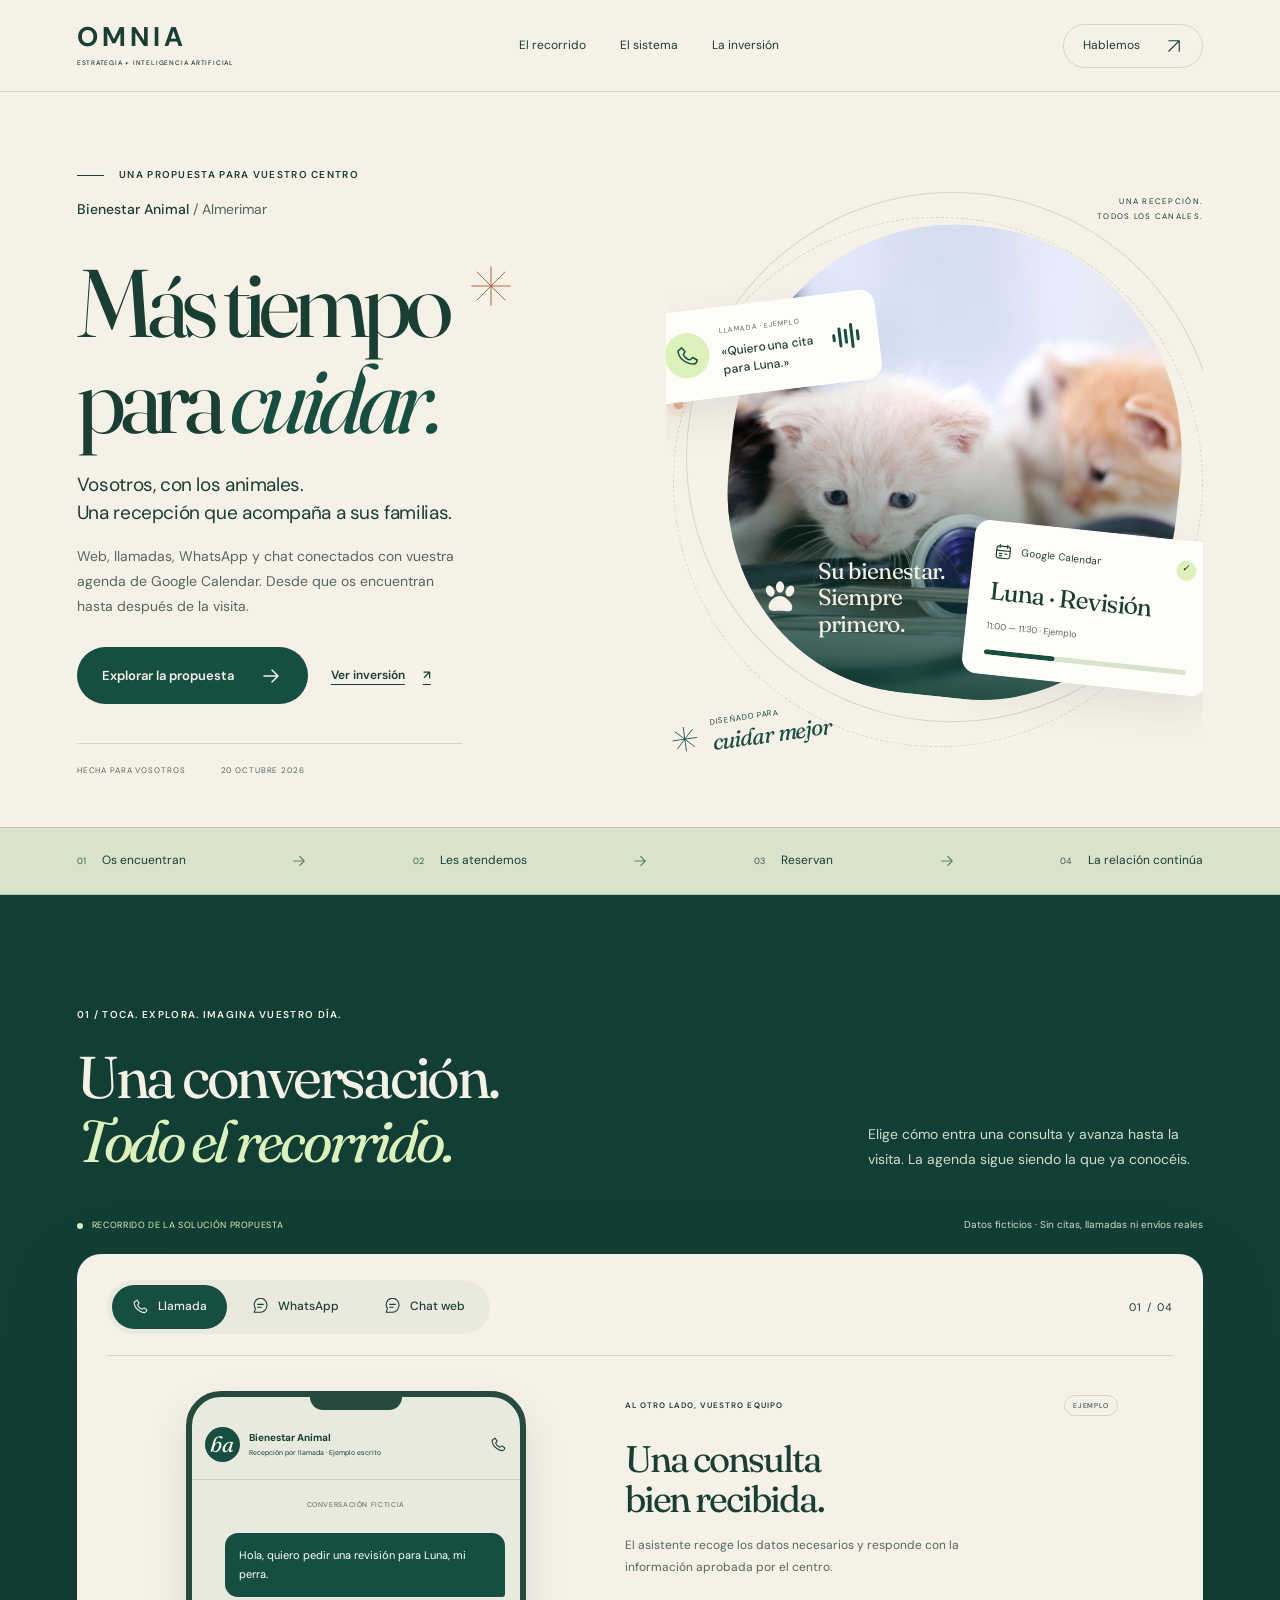
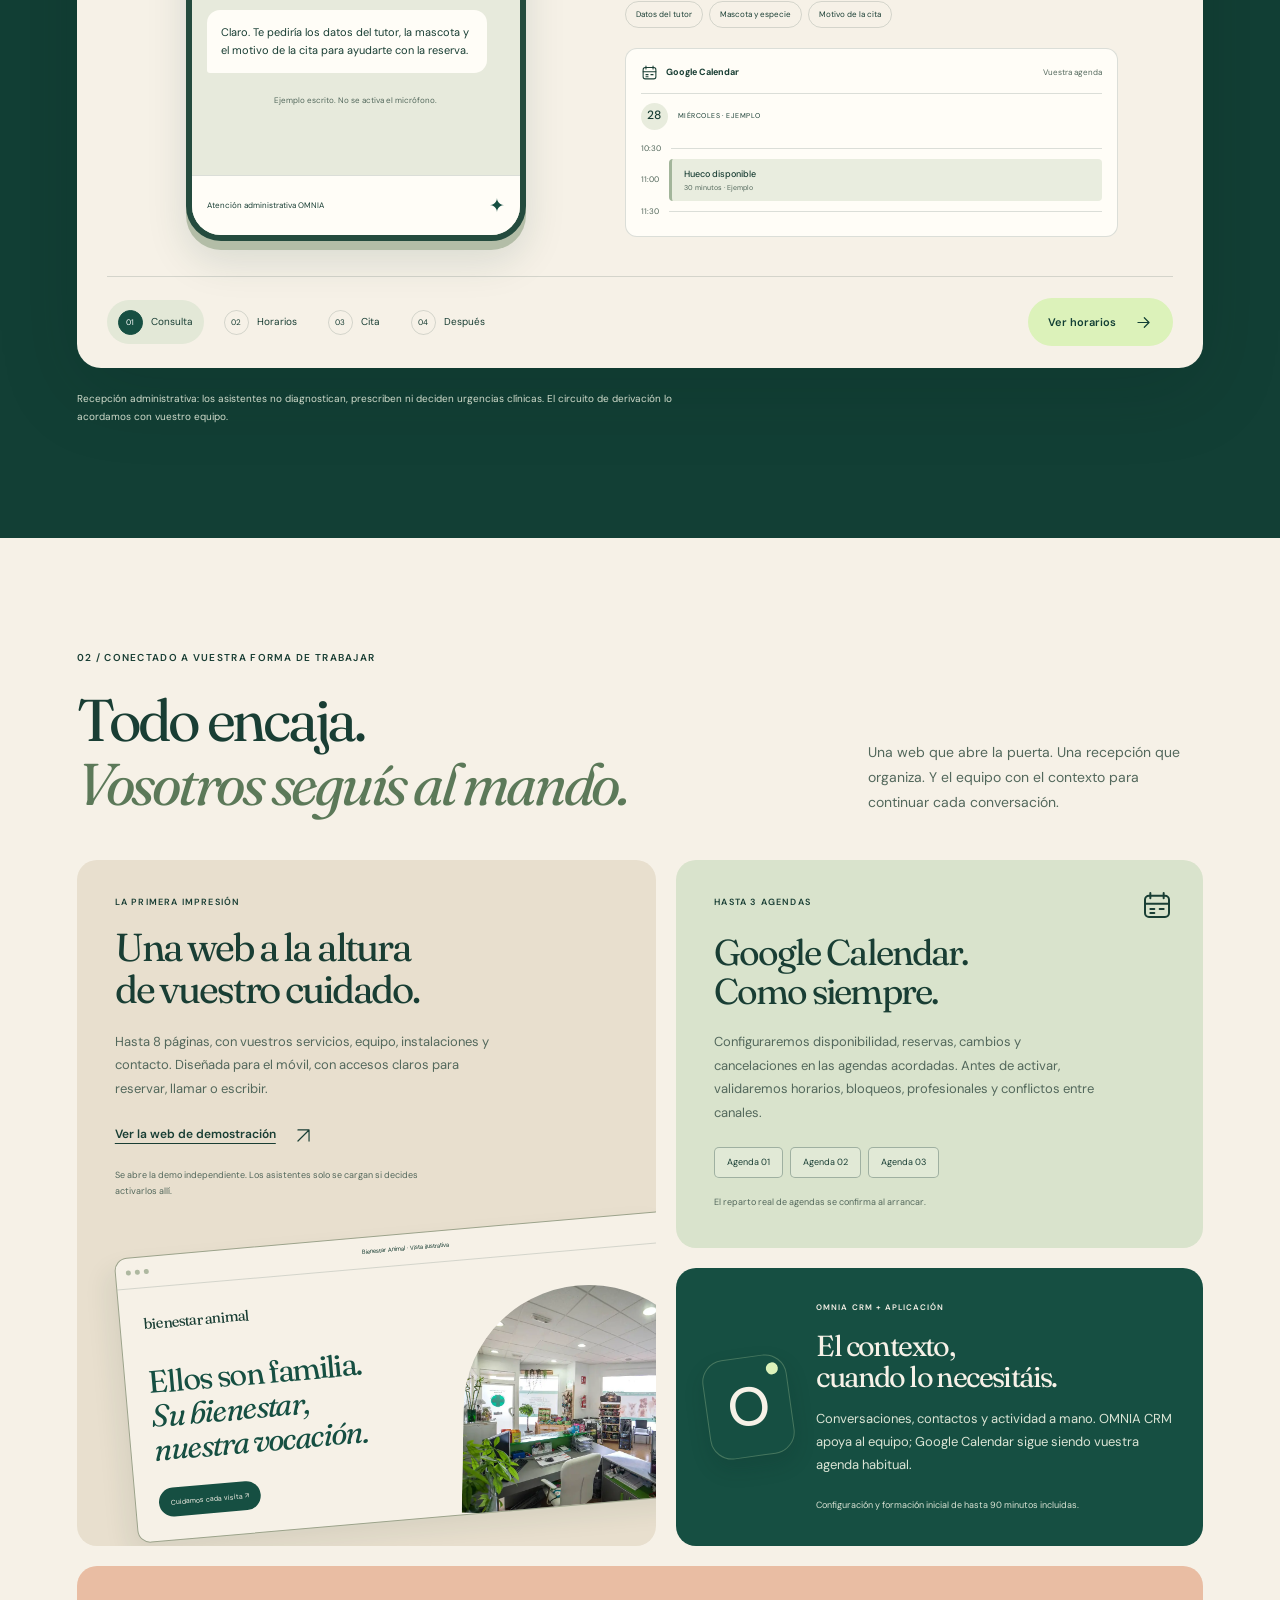
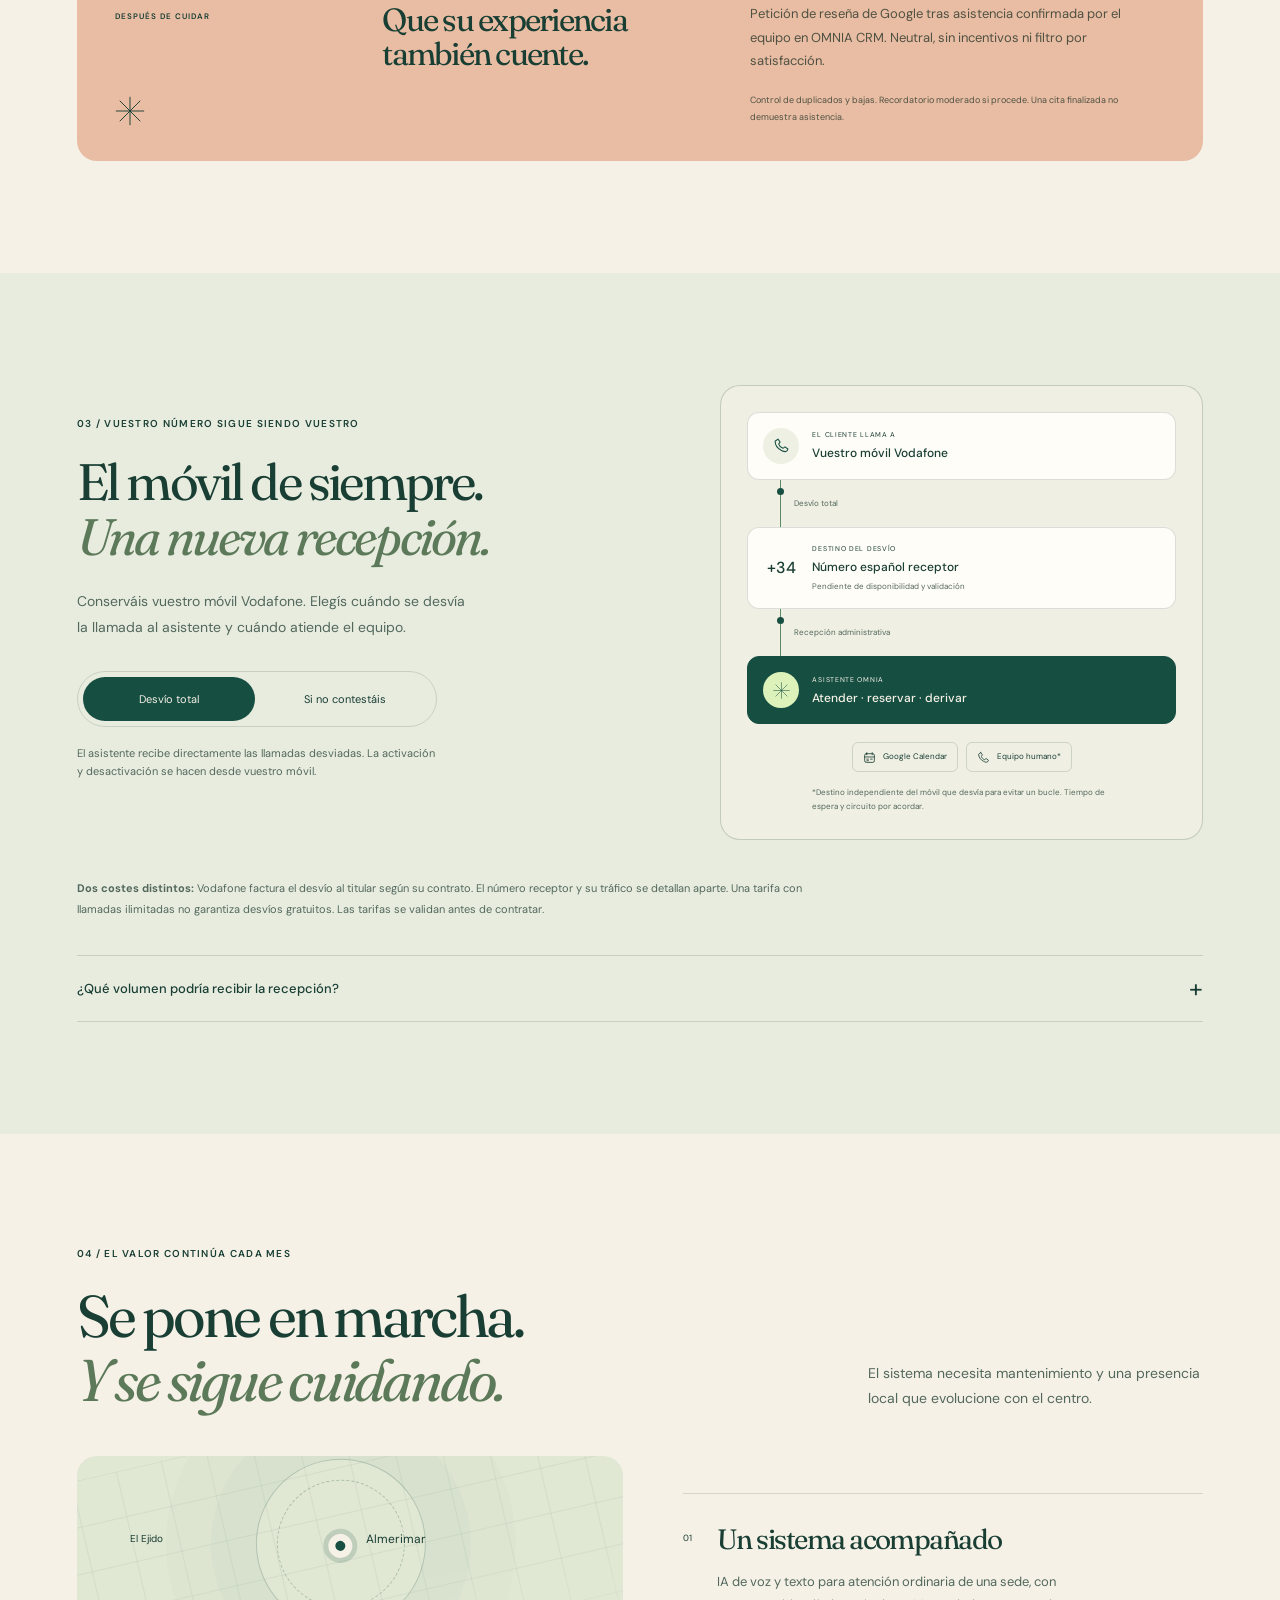
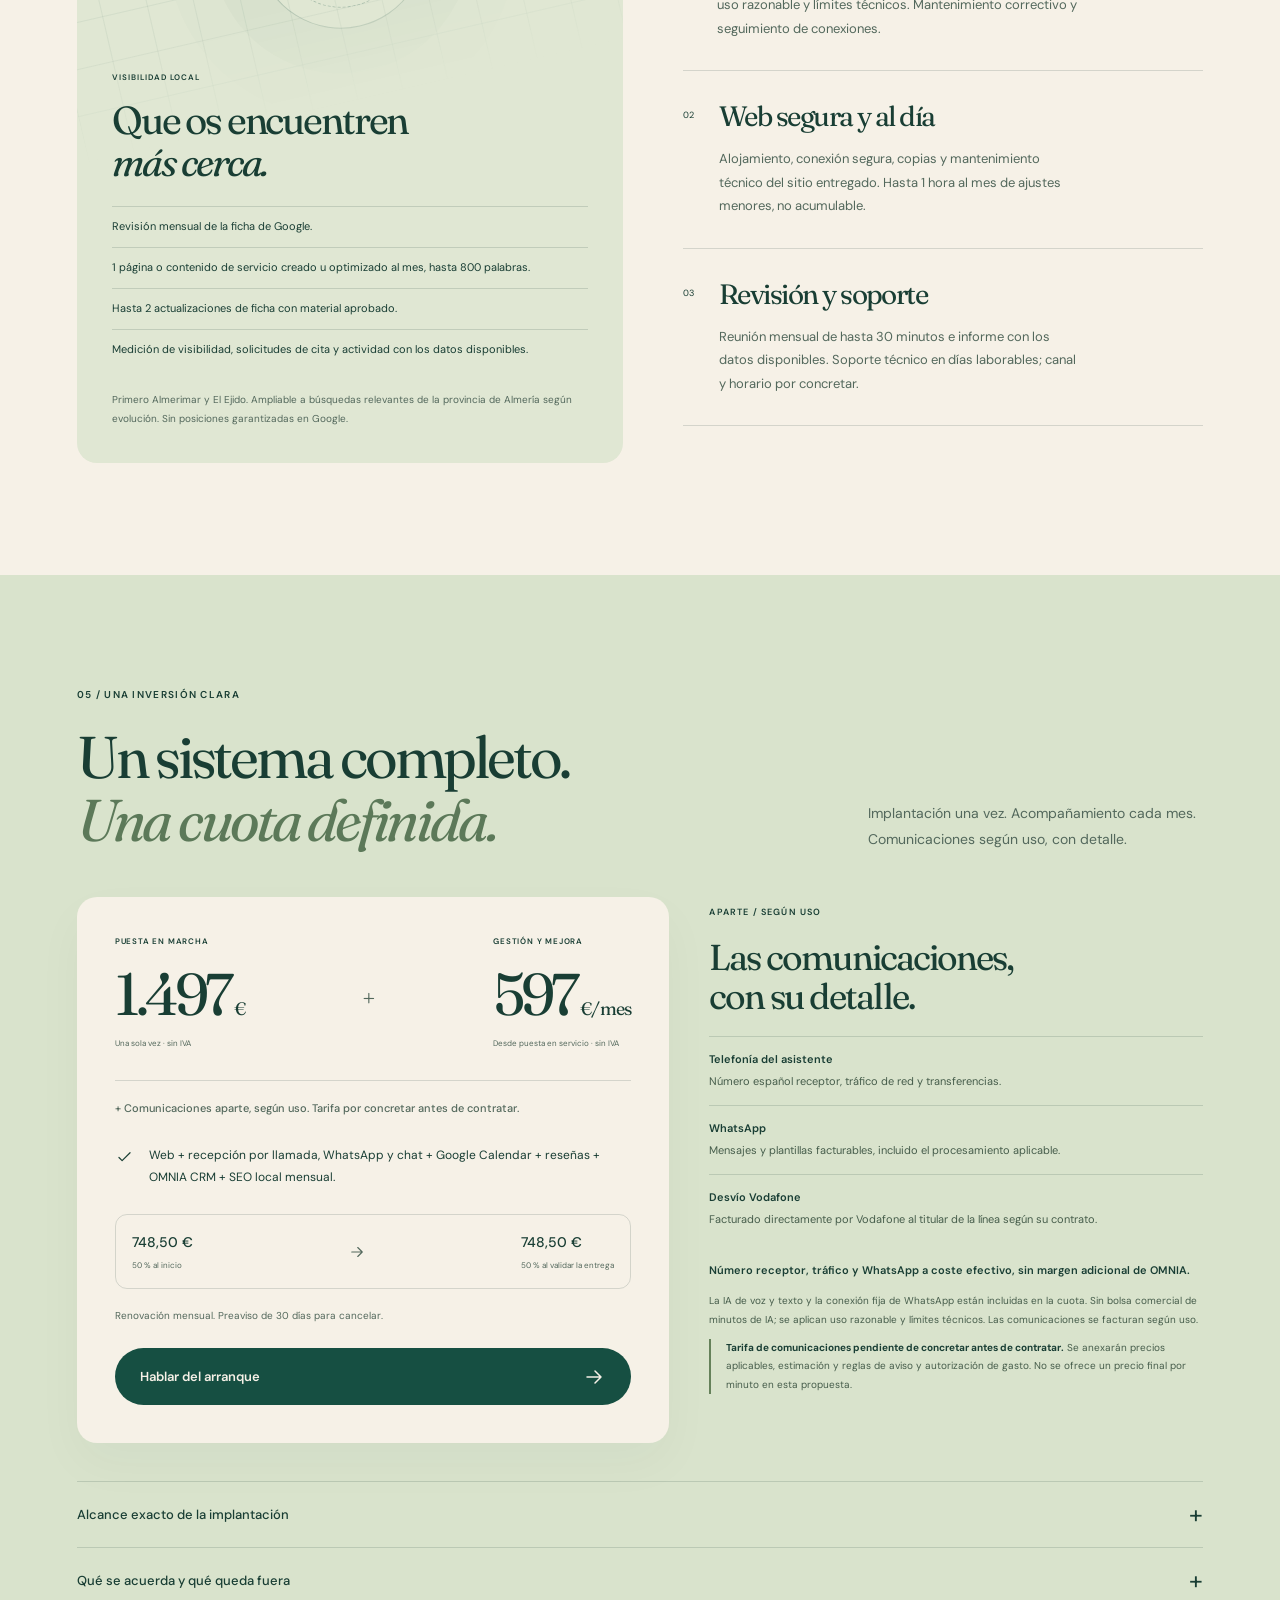
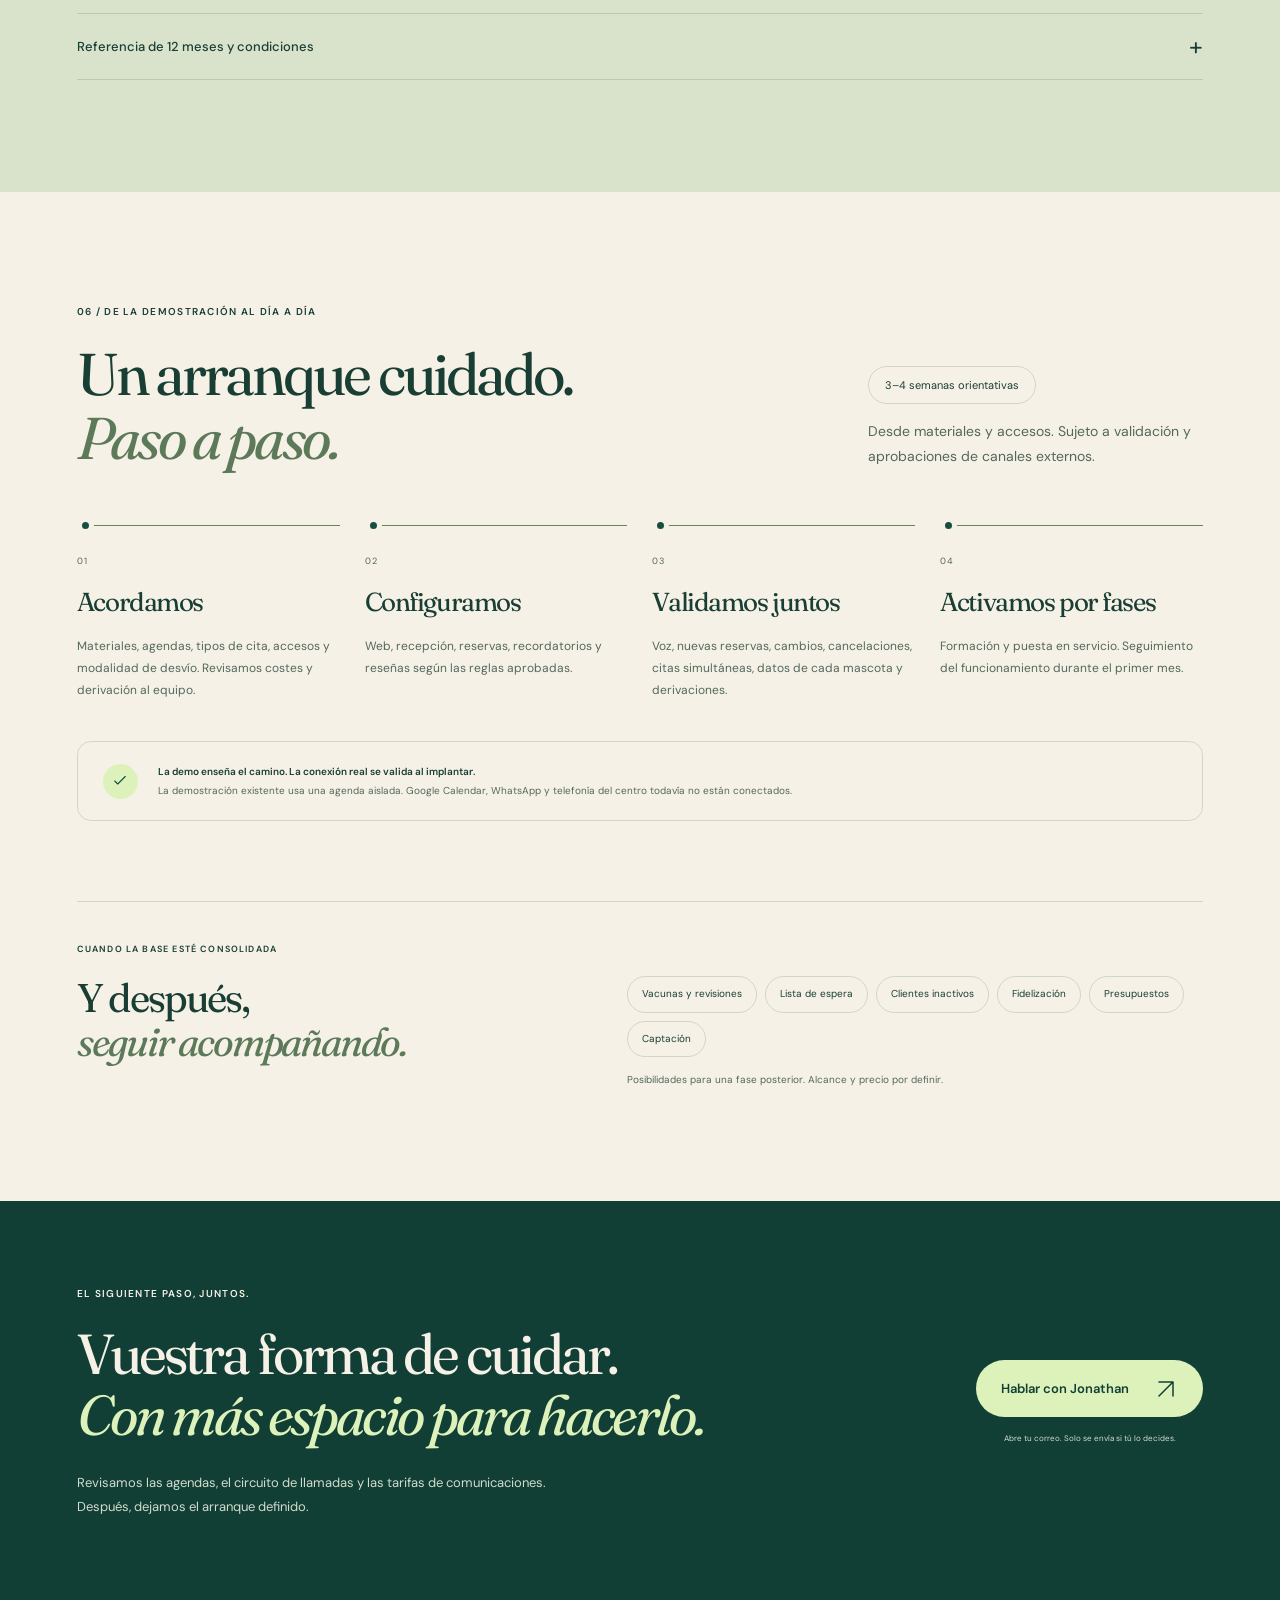
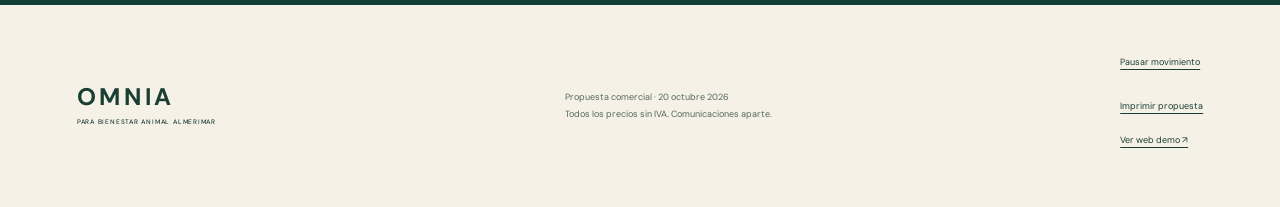
==== propuesta/index.html @ 805348f4 "Publish interactive OMNIA proposal for Bienestar Animal" ====
<!doctype html>
<html lang="es">
<head>
  <meta charset="utf-8">
  <meta name="viewport" content="width=device-width, initial-scale=1">
  <meta name="theme-color" content="#123f35">
  <meta name="robots" content="noindex,nofollow">
  <meta name="description" content="Propuesta OMNIA para Bienestar Animal Almerimar: web, recepción por teléfono, WhatsApp y chat, reservas en Google Calendar y SEO local.">
  <meta property="og:title" content="Más tiempo para cuidar · Propuesta OMNIA">
  <meta property="og:description" content="Una propuesta pensada para Bienestar Animal Almerimar. Explora el recorrido, el alcance y la inversión.">
  <meta property="og:image" content="https://jmcabeo-ai.github.io/bienestar-animal-almerimar-demo/assets/presentacion.jpg">
  <title>Más tiempo para cuidar · Bienestar Animal × OMNIA</title>
  <link rel="icon" href="../favicon.svg" type="image/svg+xml">
  <link rel="preconnect" href="https://fonts.googleapis.com">
  <link rel="preconnect" href="https://fonts.gstatic.com" crossorigin>
  <link href="https://fonts.googleapis.com/css2?family=DM+Sans:wght@400;500;600;700&family=Fraunces:ital,wght@0,400;0,500;0,600;1,400;1,500&display=swap" rel="stylesheet">
  <link rel="stylesheet" href="propuesta.css?v=1">
  <script src="propuesta.js?v=1" defer></script>
</head>
<body>
  <svg class="symbols" aria-hidden="true" xmlns="http://www.w3.org/2000/svg"><defs>
    <symbol id="arrow" viewBox="0 0 24 24"><path d="M5 12h14m-6-6 6 6-6 6"/></symbol>
    <symbol id="diagonal" viewBox="0 0 24 24"><path d="M5 19 19 5M5 5h14v14"/></symbol>
    <symbol id="phone" viewBox="0 0 24 24"><path d="m7 3 3 4-2 3c1 3 3 5 6 6l3-2 4 3c-1 5-5 4-9 2C6 16 3 11 3 6l4-3Z"/></symbol>
    <symbol id="chat" viewBox="0 0 24 24"><path d="M21 11a9 9 0 0 1-9 9H3l2-5a9 9 0 1 1 16-4Z"/><path d="M8 9h8M8 13h5"/></symbol>
    <symbol id="calendar" viewBox="0 0 24 24"><rect x="3" y="5" width="18" height="16" rx="3"/><path d="M7 3v4m10-4v4M3 11h18m-14 4h3m4 0h3m-10 3h3"/></symbol>
    <symbol id="check" viewBox="0 0 24 24"><path d="m5 12 4 4L19 6"/></symbol>
    <symbol id="spark" viewBox="0 0 48 48"><path d="M24 2v44M2 24h44M8 8l32 32M8 40 40 8"/></symbol>
    <symbol id="paw" viewBox="0 0 48 48"><ellipse cx="11" cy="15" rx="5" ry="7" transform="rotate(-24 11 15)"/><ellipse cx="23" cy="10" rx="5" ry="7"/><ellipse cx="35" cy="15" rx="5" ry="7" transform="rotate(24 35 15)"/><path d="M9 34c0-7 8-13 14-13s15 8 15 14c0 7-8 4-15 4S9 41 9 34Z"/></symbol>
  </defs></svg>
  <a class="skip" href="#contenido">Saltar al contenido</a>
  <header class="header">
    <a class="omnia" href="#inicio" aria-label="OMNIA, inicio de la propuesta">OMNIA<span>ESTRATEGIA + INTELIGENCIA ARTIFICIAL</span></a>
    <nav aria-label="Navegación de la propuesta"><a href="#recorrido">El recorrido</a><a href="#sistema">El sistema</a><a href="#inversion">La inversión</a></nav>
    <a class="header-cta" href="#arranque">Hablemos <svg class="icon"><use href="#diagonal"/></svg></a>
  </header>
  <main id="contenido">
    <section class="hero wrap" id="inicio" aria-labelledby="hero-title">
      <div class="hero-copy">
        <p class="eyebrow"><span class="small-line"></span> UNA PROPUESTA PARA VUESTRO CENTRO</p>
        <p class="client-name">Bienestar Animal <span>/ Almerimar</span></p>
        <h1 id="hero-title">Más tiempo<br>para <em>cuidar.</em><svg class="hero-spark icon" aria-hidden="true"><use href="#spark"/></svg></h1>
        <p class="hero-lead">Vosotros, con los animales.<br>Una recepción que acompaña a sus familias.</p>
        <p class="hero-description">Web, llamadas, WhatsApp y chat conectados con vuestra agenda de Google Calendar. Desde que os encuentran hasta después de la visita.</p>
        <div class="hero-buttons"><a class="button primary" href="#recorrido">Explorar la propuesta <svg class="icon"><use href="#arrow"/></svg></a><a class="text-link" href="#inversion">Ver inversión <span aria-hidden="true">↗</span></a></div>
        <div class="hero-meta"><span>HECHA PARA VOSOTROS</span><span>20 OCTUBRE 2026</span></div>
      </div>
      <div class="hero-scene" aria-label="Ilustración del sistema propuesto, con datos de ejemplo">
        <div class="orbit orbit-one"></div><div class="orbit orbit-two"></div>
        <div class="hero-photo"><img src="../assets/presentacion.jpg" width="1920" height="1080" alt="Tres gatitos junto a un fonendoscopio"><div class="photo-caption"><svg aria-hidden="true"><use href="#paw"/></svg><span>Su bienestar.<br>Siempre primero.</span></div></div>
        <div class="scene-label">UNA RECEPCIÓN.<br>TODOS LOS CANALES.</div>
        <div class="float-card incoming"><span class="round-icon"><svg class="icon"><use href="#phone"/></svg></span><div><small>LLAMADA · EJEMPLO</small><strong>«Quiero una cita<br>para Luna.»</strong></div><span class="wave" aria-hidden="true"><i></i><i></i><i></i><i></i><i></i></span></div>
        <div class="float-card calendar-float"><div class="float-heading"><svg class="icon"><use href="#calendar"/></svg><span>Google Calendar</span><span class="mini-check">✓</span></div><p>Luna · Revisión</p><small>11:00 — 11:30 · Ejemplo</small><div class="event-line"></div></div>
        <span class="scene-seal">DISEÑADO PARA<br><strong>cuidar mejor</strong><svg class="icon" aria-hidden="true"><use href="#spark"/></svg></span>
      </div>
    </section>
    <div class="journey-strip"><div class="wrap strip-inner"><span><b>01</b> Os encuentran</span><svg class="icon" aria-hidden="true"><use href="#arrow"/></svg><span><b>02</b> Les atendemos</span><svg class="icon" aria-hidden="true"><use href="#arrow"/></svg><span><b>03</b> Reservan</span><svg class="icon" aria-hidden="true"><use href="#arrow"/></svg><span><b>04</b> La relación continúa</span></div></div>
    <section class="experience section" id="recorrido" aria-labelledby="experience-title">
      <div class="wrap">
        <div class="section-heading reveal"><div><p class="eyebrow">01 / TOCA. EXPLORA. IMAGINA VUESTRO DÍA.</p><h2 id="experience-title">Una conversación.<br><em>Todo el recorrido.</em></h2></div><p>Elige cómo entra una consulta y avanza hasta la visita. La agenda sigue siendo la que ya conocéis.</p></div>
        <div class="simulation-note"><span class="dot"></span> RECORRIDO DE LA SOLUCIÓN PROPUESTA <span>Datos ficticios · Sin citas, llamadas ni envíos reales</span></div>
        <noscript><p class="no-js">El recorrido propuesto: recibir la consulta → comprobar horarios → confirmar una cita en Google Calendar → pedir una reseña solo después de que el equipo confirme la asistencia. Activa JavaScript para explorar el ejemplo interactivo.</p></noscript>
        <p class="print-only">Recorrido propuesto: recibir la consulta por llamada, WhatsApp o chat → comprobar disponibilidad → reservar en Google Calendar con confirmación del tutor → pedir una reseña solo tras asistencia confirmada por el equipo. Los cambios y cancelaciones siguen las reglas acordadas con el centro.</p>
        <div class="simulator interactive-only">
          <div class="sim-top"><div class="channel-switch" role="group" aria-label="Canal del ejemplo"><button type="button" class="active" data-channel="call" aria-pressed="true"><svg class="icon"><use href="#phone"/></svg> Llamada</button><button type="button" data-channel="whatsapp" aria-pressed="false"><svg class="icon"><use href="#chat"/></svg> WhatsApp</button><button type="button" data-channel="web" aria-pressed="false"><svg class="icon"><use href="#chat"/></svg> Chat web</button></div><span class="sim-counter" id="step-counter">01 / 04</span></div>
          <div class="sim-body">
            <div class="phone-shell"><div class="phone-camera" aria-hidden="true"></div><div class="phone-top"><span class="avatar">ba</span><div><strong>Bienestar Animal</strong><small id="channel-label">Recepción por llamada · Ejemplo escrito</small></div><svg class="icon"><use href="#phone" id="channel-icon"/></svg></div><div class="phone-content" id="conversation" aria-live="polite"><span class="chat-date">CONVERSACIÓN FICTICIA</span><div class="bubble customer">Hola, quiero pedir una revisión para Luna, mi perra.</div><div class="bubble assistant">Claro. Te pediría los datos del tutor, la mascota y el motivo de la cita para ayudarte con la reserva.</div><p class="phone-footnote">Ejemplo escrito. No se activa el micrófono.</p></div><div class="phone-bottom"><span id="phone-bottom-label">Atención administrativa OMNIA</span><span aria-hidden="true">✦</span></div></div>
            <div class="sim-result"><div class="result-header"><span class="eyebrow">AL OTRO LADO, VUESTRO EQUIPO</span><span class="example-pill">EJEMPLO</span></div><div id="result-content" aria-live="polite"><span class="result-number">01</span><h3>Una consulta<br>bien recibida.</h3><p>El asistente recoge los datos necesarios y responde con la información aprobada por el centro.</p><div class="data-preview"><span>Datos del tutor</span><span>Mascota y especie</span><span>Motivo de la cita</span></div></div><div class="calendar-preview" id="calendar-preview"><div class="calendar-toolbar"><svg class="icon"><use href="#calendar"/></svg><strong>Google Calendar</strong><span>Vuestra agenda</span></div><div class="calendar-day"><span>MIÉRCOLES · EJEMPLO</span><b>28</b></div><div class="calendar-slot"><span>10:30</span><i></i></div><div class="calendar-slot event-slot"><span>11:00</span><div class="calendar-event" id="calendar-event"><b>Hueco disponible</b><small>30 minutos · Ejemplo</small></div></div><div class="calendar-slot"><span>11:30</span><i></i></div></div></div>
          </div>
          <div class="sim-bottom"><div class="step-nav" role="group" aria-label="Paso del recorrido"><button type="button" class="active" data-step="0" aria-pressed="true"><b>01</b><span>Consulta</span></button><button type="button" data-step="1" aria-pressed="false"><b>02</b><span>Horarios</span></button><button type="button" data-step="2" aria-pressed="false"><b>03</b><span>Cita</span></button><button type="button" data-step="3" aria-pressed="false"><b>04</b><span>Después</span></button></div><button type="button" class="button lime" id="next-step">Ver horarios <svg class="icon"><use href="#arrow"/></svg></button></div>
        </div>
        <p class="experience-foot">Recepción administrativa: los asistentes no diagnostican, prescriben ni deciden urgencias clínicas. El circuito de derivación lo acordamos con vuestro equipo.</p>
      </div>
    </section>
    <section class="system section wrap" id="sistema" aria-labelledby="system-title">
      <div class="section-heading reveal"><div><p class="eyebrow">02 / CONECTADO A VUESTRA FORMA DE TRABAJAR</p><h2 id="system-title">Todo encaja.<br><em>Vosotros seguís al mando.</em></h2></div><p>Una web que abre la puerta. Una recepción que organiza. Y el equipo con el contexto para continuar cada conversación.</p></div>
      <div class="system-grid">
        <article class="web-feature reveal"><div class="feature-copy"><span class="eyebrow">LA PRIMERA IMPRESIÓN</span><h3>Una web a la altura<br>de vuestro cuidado.</h3><p>Hasta 8 páginas, con vuestros servicios, equipo, instalaciones y contacto. Diseñada para el móvil, con accesos claros para reservar, llamar o escribir.</p><a class="text-link" href="../" target="_blank" rel="noopener noreferrer">Ver la web de demostración <svg class="icon"><use href="#diagonal"/></svg></a><small>Se abre la demo independiente. Los asistentes solo se cargan si decides activarlos allí.</small></div><div class="mini-browser"><div class="browser-bar"><i></i><i></i><i></i><span>Bienestar Animal · Vista ilustrativa</span></div><div class="browser-page"><span class="mini-brand">bienestar animal</span><p>Ellos son familia.<br><em>Su bienestar,<br>nuestra vocación.</em></p><img src="../assets/clinica-06.webp" width="1200" height="797" alt="Recepción del centro Bienestar Animal" loading="lazy"><span class="mini-reserve">Cuidamos cada visita ↗</span></div></div></article>
        <article class="calendar-feature reveal"><svg class="icon feature-icon"><use href="#calendar"/></svg><span class="eyebrow">HASTA 3 AGENDAS</span><h3>Google Calendar.<br>Como siempre.</h3><p>Configuraremos disponibilidad, reservas, cambios y cancelaciones en las agendas acordadas. Antes de activar, validaremos horarios, bloqueos, profesionales y conflictos entre canales.</p><div class="tiny-agendas"><span>Agenda 01</span><span>Agenda 02</span><span>Agenda 03</span></div><small>El reparto real de agendas se confirma al arrancar.</small></article>
        <article class="crm-feature reveal"><div class="crm-mark">O<span></span></div><div><span class="eyebrow">OMNIA CRM + APLICACIÓN</span><h3>El contexto,<br>cuando lo necesitáis.</h3><p>Conversaciones, contactos y actividad a mano. OMNIA CRM apoya al equipo; Google Calendar sigue siendo vuestra agenda habitual.</p><small>Configuración y formación inicial de hasta 90 minutos incluidas.</small></div></article>
        <article class="review-feature reveal"><svg class="icon feature-icon"><use href="#spark"/></svg><span class="eyebrow">DESPUÉS DE CUIDAR</span><h3>Que su experiencia<br>también cuente.</h3><p>Petición de reseña de Google tras asistencia confirmada por el equipo en OMNIA CRM. Neutral, sin incentivos ni filtro por satisfacción.</p><small>Control de duplicados y bajas. Recordatorio moderado si procede. Una cita finalizada no demuestra asistencia.</small></article>
      </div>
    </section>
    <section class="phone-section section" aria-labelledby="phone-title"><div class="wrap">
      <div class="phone-layout"><div class="reveal"><p class="eyebrow">03 / VUESTRO NÚMERO SIGUE SIENDO VUESTRO</p><h2 id="phone-title">El móvil de siempre.<br><em>Una nueva recepción.</em></h2><p class="body-copy">Conserváis vuestro móvil Vodafone. Elegís cuándo se desvía la llamada al asistente y cuándo atiende el equipo.</p><div class="routing-switch interactive-only" role="group" aria-label="Modalidad de desvío del ejemplo"><button type="button" class="active" data-route="total" aria-pressed="true">Desvío total</button><button type="button" data-route="unanswered" aria-pressed="false">Si no contestáis</button></div><p class="routing-explanation" id="routing-explanation" aria-live="polite">El asistente recibe directamente las llamadas desviadas. La activación y desactivación se hacen desde vuestro móvil.</p><noscript><p>Podéis elegir desvío total, para que atienda el asistente, o desvío si no contestáis, con espera por acordar.</p></noscript></div>
      <div class="routing-board reveal"><div class="route-node"><span class="round-icon"><svg class="icon"><use href="#phone"/></svg></span><div><small>EL CLIENTE LLAMA A</small><strong>Vuestro móvil Vodafone</strong></div></div><div class="route-connector"><span id="route-condition">Desvío total</span><i></i></div><div class="route-node receiver"><span class="country-code">+34</span><div><small>DESTINO DEL DESVÍO</small><strong>Número español receptor</strong><span>Pendiente de disponibilidad y validación</span></div></div><div class="route-connector"><span>Recepción administrativa</span><i></i></div><div class="route-node omnia-node"><span class="round-icon"><svg class="icon"><use href="#spark"/></svg></span><div><small>ASISTENTE OMNIA</small><strong>Atender · reservar · derivar</strong></div></div><div class="route-destinations"><span><svg class="icon"><use href="#calendar"/></svg> Google Calendar</span><span><svg class="icon"><use href="#phone"/></svg> Equipo humano*</span></div><p class="routing-note">*Destino independiente del móvil que desvía para evitar un bucle. Tiempo de espera y circuito por acordar.</p></div></div>
      <p class="phone-cost-note"><b>Dos costes distintos:</b> Vodafone factura el desvío al titular según su contrato. El número receptor y su tráfico se detallan aparte. Una tarifa con llamadas ilimitadas no garantiza desvíos gratuitos. Las tarifas se validan antes de contratar.</p>
      <details class="volume-explorer interactive-only"><summary><span>¿Qué volumen podría recibir la recepción?</span><span class="details-symbol" aria-hidden="true">+</span></summary><div class="volume-body"><div><h3>Probad vuestro escenario.</h3><p>Supuestos editables. No son datos medidos, una previsión de uso ni una estimación de ahorro.</p><div class="volume-inputs"><label for="calls">Llamadas recibidas / día<input id="calls" type="number" min="0" max="1000" step="1" value="50" inputmode="numeric"></label><label for="days">Días / mes<input id="days" type="number" min="1" max="31" step="1" value="22" inputmode="numeric"></label><label for="minutes">Minutos / llamada<input id="minutes" type="number" min="0.5" max="60" step="0.5" value="3" inputmode="decimal"></label><label for="share">Parte atendida por IA<select id="share"><option value="0.25">25 %</option><option value="0.5">50 %</option><option value="0.75">75 %</option><option value="1" selected>100 %</option></select></label></div></div><div class="volume-result" aria-live="polite"><span>VOLUMEN ILUSTRATIVO MENSUAL</span><strong id="volume-total">3.300</strong><b>minutos de atención</b><p id="volume-formula">50 × 22 × 3 × 100 %</p><small>No calcula la factura: faltan las tarifas reales, redondeos, transferencias y cuota del número.</small></div></div></details>
    </div></section>
    <section class="monthly section wrap" aria-labelledby="monthly-title"><div class="section-heading reveal"><div><p class="eyebrow">04 / EL VALOR CONTINÚA CADA MES</p><h2 id="monthly-title">Se pone en marcha.<br><em>Y se sigue cuidando.</em></h2></div><p>El sistema necesita mantenimiento y una presencia local que evolucione con el centro.</p></div><div class="monthly-grid"><article class="seo-panel reveal"><div class="map-grid" aria-hidden="true"><span class="map-ring"></span><span class="map-point"></span><span class="map-label">Almerimar</span><span class="map-label ejido">El Ejido</span></div><div class="seo-copy"><span class="eyebrow">VISIBILIDAD LOCAL</span><h3>Que os encuentren<br><em>más cerca.</em></h3><ul class="plain-list"><li>Revisión mensual de la ficha de Google.</li><li>1 página o contenido de servicio creado u optimizado al mes, hasta 800 palabras.</li><li>Hasta 2 actualizaciones de ficha con material aprobado.</li><li>Medición de visibilidad, solicitudes de cita y actividad con los datos disponibles.</li></ul><p class="small-copy">Primero Almerimar y El Ejido. Ampliable a búsquedas relevantes de la provincia de Almería según evolución. Sin posiciones garantizadas en Google.</p></div></article><div class="monthly-services"><article class="service-row reveal"><span>01</span><div><h3>Un sistema acompañado</h3><p>IA de voz y texto para atención ordinaria de una sede, con uso razonable y límites técnicos. Mantenimiento correctivo y seguimiento de conexiones.</p></div></article><article class="service-row reveal"><span>02</span><div><h3>Web segura y al día</h3><p>Alojamiento, conexión segura, copias y mantenimiento técnico del sitio entregado. Hasta 1 hora al mes de ajustes menores, no acumulable.</p></div></article><article class="service-row reveal"><span>03</span><div><h3>Revisión y soporte</h3><p>Reunión mensual de hasta 30 minutos e informe con los datos disponibles. Soporte técnico en días laborables; canal y horario por concretar.</p></div></article></div></div></section>
    <section class="investment section" id="inversion" aria-labelledby="investment-title"><div class="wrap"><div class="section-heading reveal"><div><p class="eyebrow">05 / UNA INVERSIÓN CLARA</p><h2 id="investment-title">Un sistema completo.<br><em>Una cuota definida.</em></h2></div><p>Implantación una vez. Acompañamiento cada mes. Comunicaciones según uso, con detalle.</p></div><div class="investment-grid"><div class="pricing-card reveal"><div class="price-line"><div><span class="eyebrow">PUESTA EN MARCHA</span><strong>1.497<span> €</span></strong><small>Una sola vez · sin IVA</small></div><span class="price-plus" aria-hidden="true">+</span><div><span class="eyebrow">GESTIÓN Y MEJORA</span><strong>597<span> €/mes</span></strong><small>Desde puesta en servicio · sin IVA</small></div></div><p class="price-comms">+ Comunicaciones aparte, según uso. Tarifa por concretar antes de contratar.</p><div class="price-summary"><svg class="icon"><use href="#check"/></svg><p>Web + recepción por llamada, WhatsApp y chat + Google Calendar + reseñas + OMNIA CRM + SEO local mensual.</p></div><div class="payment-split"><div><b>748,50 €</b><span>50 % al inicio</span></div><svg class="icon" aria-hidden="true"><use href="#arrow"/></svg><div><b>748,50 €</b><span>50 % al validar la entrega</span></div></div><p class="pricing-condition">Renovación mensual. Preaviso de 30 días para cancelar.</p><a class="button primary" href="#arranque">Hablar del arranque <svg class="icon"><use href="#arrow"/></svg></a></div><aside class="communications reveal"><span class="eyebrow">APARTE / SEGÚN USO</span><h3>Las comunicaciones,<br>con su detalle.</h3><ul class="communication-list"><li><b>Telefonía del asistente</b><span>Número español receptor, tráfico de red y transferencias.</span></li><li><b>WhatsApp</b><span>Mensajes y plantillas facturables, incluido el procesamiento aplicable.</span></li><li><b>Desvío Vodafone</b><span>Facturado directamente por Vodafone al titular de la línea según su contrato.</span></li></ul><p class="cost-highlight">Número receptor, tráfico y WhatsApp a coste efectivo, sin margen adicional de OMNIA.</p><p class="small-copy">La IA de voz y texto y la conexión fija de WhatsApp están incluidas en la cuota. Sin bolsa comercial de minutos de IA; se aplican uso razonable y límites técnicos. Las comunicaciones se facturan según uso.</p><p class="tariff-note"><b>Tarifa de comunicaciones pendiente de concretar antes de contratar.</b> Se anexarán precios aplicables, estimación y reglas de aviso y autorización de gasto. No se ofrece un precio final por minuto en esta propuesta.</p></aside></div>
      <div class="conditions"><details><summary>Alcance exacto de la implantación <span class="details-symbol" aria-hidden="true">+</span></summary><div class="detail-content"><p>Una sede, web inicial de hasta 8 páginas, un circuito de telefonía, un número de WhatsApp y hasta 3 agendas. Información del centro validada por el equipo; respuestas administrativas aprobadas, recogida de datos y derivación a personas.</p><p>Configuración de reservas, cambios, cancelaciones, confirmaciones y recordatorios para contactos con datos válidos y canales acordados. Solicitud de reseña tras asistencia confirmada. Acceso a OMNIA CRM y aplicación, con formación de hasta 90 minutos.</p><p>SEO inicial: estructura y títulos, contenido local, indexación, datos del negocio, imágenes y velocidad. Publicación en el dominio acordado. Si sustituimos la web, revisaremos las direcciones y redirecciones de las páginas principales incluidas.</p></div></details><details><summary>Qué se acuerda y qué queda fuera <span class="details-symbol" aria-hidden="true">+</span></summary><div class="detail-content"><p>Antes de contratar: datos del contratante, anexo de comunicaciones, reglas de citas y urgencias, reparto de agendas, tiempo de espera del desvío y destino independiente de atención humana. La disponibilidad, documentación y conexión del número receptor español deben validarse antes de activarlo.</p><p>Integraciones con otros programas clínicos, migraciones históricas, nuevos desarrollos y cambios de alcance se presupuestan previamente. SMS, correo con coste por envío u otros servicios de pago solo si se acuerdan. No se incluyen campañas masivas.</p><p>El dominio actual y sus renovaciones quedan a cargo del centro; una compra nueva se acuerda antes. El dominio y los activos propios permanecen bajo su titularidad. Entrega o exportación de datos y continuidad se detallarán en contrato.</p></div></details><details><summary>Referencia de 12 meses y condiciones <span class="details-symbol" aria-hidden="true">+</span></summary><div class="detail-content annual-detail"><strong>8.661 € <span>sin IVA</span></strong><p>1.497 € de implantación + 12 cuotas de 597 €. Antes de comunicaciones e impuestos. Es un ejemplo de 12 meses, no una permanencia anual. La cuota empieza con la puesta en servicio y se renueva mensualmente, con preaviso de 30 días para cancelar.</p><p>Propuesta comercial del 20 de octubre de 2026. La publicación de esta propuesta no implica aceptación, contratación ni cobro.</p></div></details></div>
    </div></section>
    <section class="launch section wrap" aria-labelledby="launch-title"><div class="section-heading reveal"><div><p class="eyebrow">06 / DE LA DEMOSTRACIÓN AL DÍA A DÍA</p><h2 id="launch-title">Un arranque cuidado.<br><em>Paso a paso.</em></h2></div><div><span class="time-pill">3–4 semanas orientativas</span><p>Desde materiales y accesos. Sujeto a validación y aprobaciones de canales externos.</p></div></div><ol class="timeline"><li class="reveal"><span>01</span><h3>Acordamos</h3><p>Materiales, agendas, tipos de cita, accesos y modalidad de desvío. Revisamos costes y derivación al equipo.</p></li><li class="reveal"><span>02</span><h3>Configuramos</h3><p>Web, recepción, reservas, recordatorios y reseñas según las reglas aprobadas.</p></li><li class="reveal"><span>03</span><h3>Validamos juntos</h3><p>Voz, nuevas reservas, cambios, cancelaciones, citas simultáneas, datos de cada mascota y derivaciones.</p></li><li class="reveal"><span>04</span><h3>Activamos por fases</h3><p>Formación y puesta en servicio. Seguimiento del funcionamiento durante el primer mes.</p></li></ol><div class="production-note"><span class="round-icon"><svg class="icon"><use href="#check"/></svg></span><p><b>La demo enseña el camino. La conexión real se valida al implantar.</b><br>La demostración existente usa una agenda aislada. Google Calendar, WhatsApp y telefonía del centro todavía no están conectados.</p></div><div class="future reveal"><span class="eyebrow">CUANDO LA BASE ESTÉ CONSOLIDADA</span><h3>Y después,<br><em>seguir acompañando.</em></h3><div class="future-tags"><span>Vacunas y revisiones</span><span>Lista de espera</span><span>Clientes inactivos</span><span>Fidelización</span><span>Presupuestos</span><span>Captación</span></div><p>Posibilidades para una fase posterior. Alcance y precio por definir.</p></div></section>
    <section class="closing" id="arranque"><div class="wrap closing-inner"><div><p class="eyebrow">EL SIGUIENTE PASO, JUNTOS.</p><h2>Vuestra forma de cuidar.<br><em>Con más espacio para hacerlo.</em></h2><p>Revisamos las agendas, el circuito de llamadas y las tarifas de comunicaciones. Después, dejamos el arranque definido.</p></div><a class="button lime" href="mailto:jonathan@omniagsistems.com?subject=Propuesta%20Bienestar%20Animal%20Almerimar%20%C2%B7%20Arranque" id="contact-cta">Hablar con Jonathan <svg class="icon"><use href="#diagonal"/></svg></a><span class="closing-note">Abre tu correo. Solo se envía si tú lo decides.</span></div></section>
  </main>
  <footer class="wrap"><a class="omnia" href="#inicio">OMNIA<span>PARA BIENESTAR ANIMAL ALMERIMAR</span></a><p>Propuesta comercial · 20 octubre 2026<br>Todos los precios sin IVA. Comunicaciones aparte.</p><div class="footer-actions"><button type="button" id="motion-toggle" class="interactive-only" aria-pressed="false">Pausar movimiento</button><button type="button" id="print-proposal" class="interactive-only">Imprimir propuesta</button><a href="../" target="_blank" rel="noopener noreferrer">Ver web demo ↗</a></div></footer>
  <div class="scroll-progress" aria-hidden="true"><span id="scroll-progress"></span></div>
</body>
</html>
---- propuesta/propuesta.css ----
:root{--cream:#f6f1e7;--paper:#fffdf7;--green:#164f42;--dark:#123f35;--ink:#193e34;--muted:#53685c;--sage:#d9e3cc;--lime:#dcf2ba;--peach:#e7b396;--line:#193e3428;--serif:'Fraunces',Georgia,serif;--sans:'DM Sans',sans-serif}
*{box-sizing:border-box}html{scroll-behavior:smooth;scroll-padding-top:100px}body{margin:0;background:var(--cream);color:var(--ink);font:400 16px/1.65 var(--sans);overflow-x:clip}a{color:inherit;text-decoration:none}button,input,select{font:inherit}button,summary,a,input,select{touch-action:manipulation}button,summary,select{cursor:pointer}button{color:inherit}img{max-width:100%;display:block}button,a{-webkit-tap-highlight-color:transparent}h1,h2,h3,p{margin-top:0}h1,h2,h3{font-family:var(--serif);font-weight:400;letter-spacing:-.055em;line-height:1.08}h2{font-size:clamp(42px,4.6vw,68px);margin-bottom:0}h3{font-size:33px}em{font-weight:400}::selection{background:var(--peach);color:var(--dark)}:focus-visible{outline:3px solid #b65c32;outline-offset:5px;border-radius:5px}[hidden]{display:none!important}.symbols{position:absolute;width:0;height:0;overflow:hidden}.icon{width:24px;height:24px;fill:none;stroke:currentColor;stroke-width:1.5;stroke-linecap:round;stroke-linejoin:round;flex-shrink:0;vertical-align:middle}.wrap{width:min(1280px,88%);margin-inline:auto}.section{padding-block:112px}.eyebrow{display:block;font:600 10px/1.6 var(--sans);letter-spacing:.13em;margin-bottom:22px}.small-line{display:inline-block;vertical-align:middle;width:27px;height:1px;margin-right:12px;background:currentColor}.button{display:inline-flex;align-items:center;justify-content:center;gap:25px;min-height:57px;border:1px solid transparent;padding:15px 24px;border-radius:50px;font:600 13px/1.5 var(--sans);transition:background .22s,transform .22s,box-shadow .22s}.button:hover{transform:translateY(-3px);box-shadow:0 8px 20px #123f351a}.primary{background:var(--green);color:var(--cream)}.primary:hover{background:#1d6352}.lime{background:var(--lime);color:var(--dark)}.lime:hover{background:#edfbd9}.text-link{display:inline-flex;align-items:center;gap:18px;min-height:44px;font-size:12px;font-weight:600;text-decoration:underline;text-underline-offset:5px;text-decoration-thickness:1px}.text-link .icon{width:19px;height:19px}.skip{position:fixed;left:20px;top:10px;z-index:100;background:var(--lime);color:var(--dark);padding:12px;transform:translateY(-200%)}.skip:focus{transform:none}.header{display:flex;align-items:center;justify-content:space-between;gap:22px;padding:23px 6%;border-bottom:1px solid var(--line);position:sticky;top:0;z-index:30;background:#f6f1e7f2;backdrop-filter:blur(14px)}.omnia{font-size:27px;line-height:1;letter-spacing:.15em;font-weight:700;display:block}.omnia span{display:block;font-size:6.5px;letter-spacing:.12em;line-height:1.6;margin-top:8px;font-weight:500}.header nav{display:flex;gap:34px;font-size:12px}.header nav a{min-height:44px;display:flex;align-items:center}.header nav a:hover{text-decoration:underline;text-underline-offset:7px}.header-cta{display:flex;align-items:center;gap:25px;border:1px solid var(--line);border-radius:40px;padding:10px 19px;min-height:44px;font-size:12px}.header-cta .icon{width:18px;height:18px}.hero{display:grid;grid-template-columns:1.06fr 1fr;gap:20px;padding-block:75px 50px;align-items:center;min-height:730px}.hero-copy{position:relative;z-index:2}.hero .eyebrow{margin-bottom:15px}.client-name{font-size:14px;margin-bottom:34px;font-weight:500}.client-name span{color:var(--muted);font-weight:400}.hero h1{font-size:clamp(70px,7.5vw,115px);line-height:.99;letter-spacing:-.065em;margin-bottom:25px;position:relative;width:max-content;max-width:100%}.hero h1 em{color:var(--green)}.hero-spark{position:absolute;width:42px;height:42px;top:10px;right:-66px;color:#ad653f;stroke-width:1.1;animation:slow-turn 35s linear infinite}.hero-lead{font-size:19px;line-height:1.5;margin-bottom:16px;letter-spacing:-.02em}.hero-description{max-width:395px;color:var(--muted);font-size:14px;line-height:1.8;margin-bottom:28px}.hero-buttons{display:flex;align-items:center;gap:23px;flex-wrap:wrap}.hero-meta{display:flex;gap:35px;font-size:8px;letter-spacing:.11em;border-top:1px solid var(--line);padding-top:20px;margin-top:39px;max-width:385px;color:var(--muted)}.hero-scene{position:relative;min-height:570px;isolation:isolate}.hero-photo{position:absolute;inset:38px 22px 60px 65px;border-radius:49% 49% 43% 43%;overflow:hidden;transform:rotate(6deg);background:var(--sage)}.hero-photo>img{width:100%;height:100%;object-fit:cover;object-position:44% 50%;transform:scale(1.1) rotate(-6deg)}.hero-photo:after{content:'';position:absolute;inset:40% 0 0;background:linear-gradient(transparent,#123f35e8)}.photo-caption{position:absolute;bottom:52px;left:45px;right:30px;z-index:2;display:flex;align-items:center;gap:17px;color:var(--cream);transform:rotate(-6deg)}.photo-caption svg{width:40px;height:40px;fill:currentColor}.photo-caption span{font:400 23px/1.15 var(--serif);letter-spacing:-.03em}.orbit{position:absolute;border:1px solid #164f4229;border-radius:50%;z-index:-1;inset:5px -15px 35px 20px;transform:rotate(-20deg)}.orbit-two{inset:30px 0 10px 7px;transform:rotate(18deg);border-style:dashed}.orbit-one:before{content:'';position:absolute;top:22%;left:4%;width:10px;height:10px;background:var(--peach);border-radius:50%;box-shadow:0 0 0 7px #e7b39630}.scene-label{position:absolute;right:0;top:7px;font-size:8px;letter-spacing:.16em;line-height:1.8;text-align:right}.float-card{background:var(--paper);border:1px solid #fff;box-shadow:0 16px 40px #123f3518;border-radius:15px;position:absolute;z-index:3}.incoming{left:-21px;top:115px;display:flex;align-items:center;gap:12px;padding:17px 18px;transform:rotate(-7deg);animation:bob 7s ease-in-out infinite}.round-icon{width:45px;height:45px;flex-shrink:0;border-radius:50%;display:inline-flex;align-items:center;justify-content:center;background:var(--lime);color:var(--green)}.incoming small{display:block;font-size:7px;letter-spacing:.09em;color:var(--muted);margin-bottom:6px}.incoming strong{display:block;font-size:12px;font-weight:500;line-height:1.5}.wave{display:flex;gap:3px;align-items:center;height:25px;margin-left:7px}.wave i{display:block;background:var(--green);width:3px;height:8px;border-radius:5px;animation:wave 1.4s ease-in-out infinite}.wave i:nth-child(2){height:20px;animation-delay:.2s}.wave i:nth-child(3){height:15px;animation-delay:.4s}.wave i:nth-child(4){height:25px;animation-delay:.6s}.wave i:nth-child(5){height:11px;animation-delay:.8s}.calendar-float{bottom:72px;right:-10px;transform:rotate(6deg);padding:19px 20px;width:245px;animation:bob 8s ease-in-out -3s infinite}.float-heading{display:flex;align-items:center;gap:9px;font-size:10px}.float-heading .icon{width:18px;height:18px}.mini-check{margin-left:auto;background:var(--lime);border-radius:50%;width:20px;height:20px;text-align:center}.calendar-float p{font-family:var(--serif);font-size:25px;line-height:1.1;letter-spacing:-.04em;margin:17px 0 5px}.calendar-float small{font-size:9px;color:var(--muted)}.event-line{height:5px;background:var(--sage);margin-top:13px;border-radius:4px;position:relative;overflow:hidden}.event-line:after{content:'';position:absolute;width:35%;inset:0 auto 0 0;background:var(--green);border-radius:4px;animation:slide-line 5s ease-in-out infinite}.scene-seal{position:absolute;left:45px;bottom:9px;color:var(--green);font-size:8px;letter-spacing:.09em;line-height:1.8;transform:rotate(-8deg)}.scene-seal strong{display:block;font:italic 23px var(--serif);letter-spacing:-.04em}.scene-seal .icon{position:absolute;left:-40px;top:8px;width:26px;height:26px}.journey-strip{border-top:1px solid var(--line);border-bottom:1px solid var(--line);background:var(--sage)}.strip-inner{display:flex;align-items:center;justify-content:space-between;gap:15px;padding-block:23px;font-size:12px}.strip-inner b{font-size:9px;font-weight:400;margin-right:13px;color:#3b5e49}.strip-inner>.icon{width:18px;height:18px;opacity:.6}.section-heading{display:flex;justify-content:space-between;align-items:flex-end;gap:60px;margin-bottom:45px}.section-heading>p,.section-heading>div>p:not(.eyebrow){max-width:335px;margin:0;font-size:14px;color:var(--muted);line-height:1.8}.section-heading h2 em{color:#5c7959}.experience{background:var(--dark);color:var(--cream);position:relative;overflow:hidden}.experience h2 em{color:var(--lime)}.experience .section-heading>p{color:#d1dccc}.simulation-note{display:flex;align-items:center;gap:9px;font-size:9px;letter-spacing:.07em;color:var(--lime);margin:0 0 20px;flex-wrap:wrap}.simulation-note>span:last-child{margin-left:auto;letter-spacing:0;color:#d1dccc;font-size:10px}.dot{width:6px;height:6px;border-radius:50%;background:currentColor;display:inline-block}.simulator{background:#f6f1e7;color:var(--ink);border-radius:24px;padding:26px 30px 22px;box-shadow:0 20px 80px #001c182b}.sim-top{display:flex;align-items:center;justify-content:space-between;border-bottom:1px solid var(--line);padding-bottom:21px}.channel-switch{display:flex;gap:5px;background:#e9eadd;border-radius:50px;padding:5px}.channel-switch button{display:flex;align-items:center;gap:9px;border:0;background:none;font-size:12px;font-weight:500;border-radius:40px;padding:10px 20px;min-height:44px;transition:background .2s,color .2s}.channel-switch button.active{background:var(--green);color:var(--cream)}.channel-switch .icon{width:17px;height:17px}.sim-counter{font-size:11px;letter-spacing:.12em}.sim-body{display:grid;grid-template-columns:.88fr 1.12fr;gap:75px;align-items:center;padding:35px 55px}.phone-shell{border:6px solid #244b3e;border-radius:35px;box-shadow:0 9px 0 #b3bda7,0 20px 40px #123f3521;background:#e7eadc;overflow:hidden;position:relative;max-width:340px;width:100%;margin:auto}.phone-camera{height:13px;background:#244b3e;width:92px;border-radius:0 0 13px 13px;margin:0 auto 7px}.phone-top{padding:10px 13px 17px;display:flex;align-items:center;gap:9px;border-bottom:1px solid var(--line)}.avatar{font:italic 22px var(--serif);background:var(--green);color:var(--cream);border-radius:50%;width:35px;height:35px;display:grid;place-items:center;flex-shrink:0}.phone-top strong{font-size:10px;display:block}.phone-top small{font-size:7px;display:block;margin-top:2px;line-height:1.5}.phone-top>.icon{margin-left:auto;width:17px;height:17px}.phone-content{padding:19px 15px;min-height:295px}.chat-date{font-size:7px;display:block;text-align:center;letter-spacing:.09em;margin-bottom:23px;color:var(--muted)}.bubble{padding:13px 14px;font-size:11px;line-height:1.7;max-width:94%;border-radius:13px;position:relative;margin-bottom:13px;animation:message-in .35s both}.customer{background:var(--green);color:#fff;margin-left:auto;border-bottom-right-radius:3px}.assistant{background:var(--paper);border-bottom-left-radius:3px;animation-delay:.08s}.phone-footnote{font-size:8px;line-height:1.7;color:var(--muted);margin-top:21px;text-align:center}.phone-bottom{background:var(--paper);border-top:1px solid var(--line);padding:14px 15px;display:flex;align-items:center;justify-content:space-between;font-size:8px}.phone-bottom>span:last-child{font-size:19px;color:var(--green)}.sim-result{align-self:stretch;display:flex;flex-direction:column;justify-content:center}.result-header{display:flex;align-items:center;justify-content:space-between;gap:15px;margin-bottom:23px}.result-header .eyebrow{margin:0;font-size:8px}.example-pill{border:1px solid var(--line);border-radius:20px;font-size:7px;letter-spacing:.1em;padding:4px 8px}.result-number{display:none}.sim-result h3{font-size:37px;margin-bottom:15px}.sim-result p{font-size:12px;color:var(--muted);max-width:375px;line-height:1.85;margin-bottom:15px}.data-preview{display:flex;gap:6px;flex-wrap:wrap;margin:22px 0 12px}.data-preview span{font-size:8px;border:1px solid var(--line);border-radius:20px;padding:6px 10px}.calendar-preview{border:1px solid var(--line);border-radius:12px;background:var(--paper);padding:15px;margin-top:8px;transition:opacity .2s}.calendar-toolbar{display:flex;align-items:center;gap:8px;font-size:9px;padding-bottom:12px;border-bottom:1px solid var(--line)}.calendar-toolbar .icon{width:17px;height:17px}.calendar-toolbar>span{margin-left:auto;font-size:8px;color:var(--muted)}.calendar-day{display:flex;align-items:center;gap:10px;margin-block:9px;font-size:7px;letter-spacing:.07em}.calendar-day b{background:#e8ecdd;border-radius:50%;width:27px;height:27px;display:grid;place-items:center;order:-1;font-size:12px;font-weight:500}.calendar-slot{display:flex;align-items:center;gap:10px;font-size:8px;min-height:20px;color:var(--muted)}.calendar-slot>i{display:block;background:var(--line);height:1px;flex:1}.calendar-event{padding:8px 12px;background:#e9eddf;border-left:3px solid #a2b59a;border-radius:4px;flex:1;transition:background .2s}.calendar-event b{display:block;font-size:9px;font-weight:500;color:var(--ink)}.calendar-event small{display:block;font-size:7px}.calendar-event.booked{background:#dcefc8;border-color:var(--green)}.calendar-event.cancelled{background:#efdfd2;border-color:#a76843}.calendar-event.cancelled b{text-decoration:line-through}.example-actions{display:flex;gap:8px;flex-wrap:wrap;margin-block:12px}.example-actions button{background:transparent;border:1px solid var(--line);border-radius:22px;min-height:36px;padding:8px 12px;font-size:9px}.example-actions button:hover{background:var(--sage)}.attendance-button{min-height:42px;background:var(--green);color:var(--cream);border:0;border-radius:30px;padding:10px 16px;font-size:11px;margin:3px 0 12px}.review-message{padding:13px;border-radius:10px;border:1px solid var(--line);font-size:11px!important;background:#ecf0df;color:var(--ink)!important}.sim-bottom{border-top:1px solid var(--line);padding-top:21px;display:flex;align-items:center;justify-content:space-between;gap:20px}.step-nav{display:flex;gap:9px}.step-nav button{border:0;background:none;display:flex;align-items:center;gap:8px;padding:8px 11px;border-radius:25px;min-height:44px;font-size:10px}.step-nav button b{border:1px solid var(--line);border-radius:50%;width:25px;height:25px;display:grid;place-items:center;font-size:8px;font-weight:400}.step-nav button.active{background:#e3e8d7}.step-nav button.active b{background:var(--green);color:#fff;border-color:var(--green)}.sim-bottom>.button{min-height:48px;font-size:11px;gap:18px;padding:12px 19px}.sim-bottom>.button .icon{width:19px;height:19px}.experience-foot{font-size:10px;color:#d1dccc;max-width:650px;margin:22px 0 0;line-height:1.8}.system-grid{display:grid;grid-template-columns:1.1fr 1fr;gap:20px}.system-grid>article{border-radius:20px;overflow:hidden}.web-feature{background:#e8dfce;grid-row:span 2;position:relative;display:flex;flex-direction:column;min-height:660px}.feature-copy{padding:35px 38px 0}.feature-copy .eyebrow{font-size:9px;margin-bottom:16px}.feature-copy h3{font-size:39px;margin-bottom:20px}.feature-copy p,.system-grid p{font-size:13px;line-height:1.8;max-width:380px;color:var(--muted)}.feature-copy small{display:block;font-size:9px;max-width:340px;color:var(--muted);margin-top:10px;line-height:1.7}.mini-browser{margin:35px -25px -18px 48px;border:1px solid #9ca38b;border-radius:13px;box-shadow:-10px 12px 25px #193e3414;transform:rotate(-5deg);background:var(--cream)}.browser-bar{display:flex;align-items:center;gap:4px;padding:10px;border-bottom:1px solid var(--line)}.browser-bar i{width:5px;height:5px;border-radius:50%;background:#aeb8a0}.browser-bar span{font-size:6px;text-align:center;flex:1}.browser-page{padding:23px;min-height:220px;position:relative;overflow:hidden}.mini-brand{font:400 15px var(--serif);letter-spacing:-.05em}.browser-page p{font:400 31px/1.1 var(--serif);letter-spacing:-.05em;margin:28px 0 20px;position:relative;z-index:2;color:var(--green);max-width:60%}.browser-page img{position:absolute;right:-30px;top:35px;width:45%;height:230px;object-fit:cover;border-radius:130px 130px 0 0;transform:rotate(6deg)}.mini-reserve{display:inline-block;font-size:7px;background:var(--green);color:var(--cream);border-radius:30px;padding:9px 12px}.calendar-feature{background:var(--sage);padding:35px 38px;position:relative}.feature-icon{width:32px;height:32px;position:absolute;right:30px;top:29px}.calendar-feature .eyebrow{margin-bottom:23px;font-size:9px}.calendar-feature h3{font-size:36px;margin:0 0 20px}.tiny-agendas{display:flex;gap:7px;margin:23px 0 9px;flex-wrap:wrap}.tiny-agendas span{font-size:9px;padding:7px 12px;border:1px solid #193e3454;border-radius:5px;background:#ffffff35}.system-grid small{font-size:9px;line-height:1.8;color:var(--muted)}.crm-feature{background:var(--green);color:var(--cream);padding:30px;display:flex;gap:25px}.crm-feature .eyebrow{font-size:8px;margin:3px 0 16px}.crm-feature h3{font-size:29px;margin-bottom:14px}.crm-feature p,.crm-feature small{color:#dbe4d5}.crm-mark{position:relative;align-self:center;flex-shrink:0;width:85px;height:100px;display:grid;place-items:center;border:1px solid #dbf2b93d;border-radius:22px;font-size:54px;font-weight:500;box-shadow:0 10px 20px #0c2c252b;transform:rotate(-8deg)}.crm-mark span{width:12px;height:12px;border-radius:50%;background:var(--lime);position:absolute;right:7px;top:8px}.review-feature{grid-column:1/-1;background:#e9bda3;padding:36px 38px;position:relative;display:grid;grid-template-columns:.7fr 1fr 1.25fr;gap:20px 35px;align-items:center}.review-feature .eyebrow{font-size:8px;align-self:start;margin-top:8px}.review-feature .feature-icon{top:auto;bottom:35px;left:38px;width:30px;height:30px}.review-feature h3{margin:0;font-size:32px}.review-feature p{margin:0;color:#4f5143}.review-feature small{grid-column:3;color:#4f5143}.phone-section{background:#e8ecdf}.phone-layout{display:grid;grid-template-columns:1.1fr 1fr;gap:10%;align-items:center}.phone-layout h2{margin-bottom:25px;font-size:clamp(40px,4vw,58px)}.phone-layout h2 em{color:#5c7959}.body-copy{color:var(--muted);font-size:14px;max-width:390px;line-height:1.85}.routing-switch{display:flex;border:1px solid var(--line);padding:5px;gap:4px;max-width:360px;border-radius:40px;margin-top:30px}.routing-switch button{flex:1;padding:10px 13px;min-height:44px;font-size:11px;border:0;border-radius:30px;background:none}.routing-switch button.active{background:var(--green);color:var(--cream)}.routing-explanation{max-width:365px;font-size:11px;color:var(--muted);margin:17px 0 0;min-height:65px}.routing-board{border:1px solid #193e3433;border-radius:20px;padding:26px;background:#f6f1e780}.route-node{display:flex;align-items:center;gap:13px;padding:15px;border:1px solid var(--line);border-radius:12px;background:var(--paper)}.route-node .round-icon{width:36px;height:36px;background:#edf0e3}.route-node .icon{width:17px;height:17px}.route-node small{font-size:7px;letter-spacing:.1em;display:block;margin-bottom:4px}.route-node strong{font-size:12px;font-weight:500;display:block;line-height:1.5}.route-node div>span{font-size:8px;color:var(--muted);display:block;margin-top:4px}.route-connector{height:47px;display:flex;position:relative;align-items:center;padding-left:47px;font-size:8px;color:var(--muted)}.route-connector i{position:absolute;left:33px;top:0;bottom:0;width:1px;background:#608861}.route-connector i:after{content:'';position:absolute;left:-3px;top:8px;width:7px;height:7px;border-radius:50%;background:var(--green);animation:route-dot 3s ease-in-out infinite}.country-code{font-size:16px;font-weight:500;width:36px;text-align:center;flex-shrink:0}.omnia-node{background:var(--green);color:var(--cream);border-color:var(--green)}.omnia-node .round-icon{background:var(--lime)}.route-destinations{display:flex;justify-content:center;gap:8px;margin-top:18px;flex-wrap:wrap}.route-destinations span{border:1px solid var(--line);padding:7px 10px;font-size:8px;border-radius:6px;display:flex;align-items:center;gap:7px}.route-destinations .icon{width:13px;height:13px}.routing-note{font-size:8px;line-height:1.8;color:var(--muted);max-width:300px;margin:13px auto 0}.phone-cost-note{font-size:11px;line-height:1.9;max-width:760px;margin:38px 0 0;color:var(--muted)}.volume-explorer{margin-top:35px;border-block:1px solid var(--line)}summary{list-style:none;display:flex;align-items:center;justify-content:space-between;gap:20px;min-height:65px;padding:18px 0;font-size:13px;font-weight:500}summary::-webkit-details-marker{display:none}.details-symbol{font-size:25px;line-height:1;font-weight:400;transition:transform .2s}details[open]>summary .details-symbol{transform:rotate(45deg)}.volume-body{display:grid;grid-template-columns:1.4fr 1fr;gap:50px;padding:20px 0 35px}.volume-body h3{font-size:29px;margin-bottom:12px}.volume-body p{font-size:11px;color:var(--muted);max-width:390px}.volume-inputs{display:grid;grid-template-columns:1fr 1fr;gap:18px 20px;margin-top:25px}.volume-inputs label{font-size:10px;display:block}.volume-inputs input,.volume-inputs select{display:block;width:100%;border:1px solid #193e345c;background:var(--paper);border-radius:7px;color:var(--ink);padding:10px 12px;margin-top:7px;min-height:44px;font-size:15px}.volume-result{background:var(--green);color:var(--cream);border-radius:17px;padding:30px;align-self:center;text-align:center}.volume-result>span{font-size:8px;letter-spacing:.12em;display:block}.volume-result>strong{font:400 65px var(--serif);letter-spacing:-.06em;display:block;color:var(--lime);line-height:1.3;margin:12px 0 0}.volume-result>b{font-size:12px;font-weight:400;display:block}.volume-result p{color:#d5dfce;margin:14px auto;font-size:12px}.volume-result small{font-size:9px;line-height:1.8;display:block;color:#d5dfce}.monthly-grid{display:grid;grid-template-columns:1.05fr 1fr;gap:60px}.seo-panel{border-radius:20px;background:#e0e7d3;position:relative;overflow:hidden;min-height:545px}.seo-copy{padding:215px 35px 35px;position:relative;z-index:2}.seo-copy .eyebrow{font-size:8px;margin-bottom:15px}.seo-copy h3{font-size:39px;margin-bottom:23px}.plain-list{list-style:none;padding:0;margin:0}.plain-list li{font-size:11px;line-height:1.8;padding:10px 0;border-top:1px solid var(--line)}.small-copy{font-size:10px;line-height:1.9;color:var(--muted)}.seo-copy .small-copy{margin:20px 0 0}.map-grid{position:absolute;top:-35px;left:-5%;right:-5%;height:280px;transform:rotate(-13deg);background-image:linear-gradient(90deg,#164f4210 1px,transparent 1px),linear-gradient(#164f4210 1px,transparent 1px);background-size:46px 46px;mask-image:linear-gradient(#000 60%,transparent)}.map-ring{position:absolute;width:170px;height:170px;border:1px solid #164f423b;border-radius:50%;top:36px;left:35%;box-shadow:0 0 0 45px #164f4206,0 0 0 90px #164f4203}.map-ring:after{content:'';position:absolute;inset:20px;border:1px dashed #164f4244;border-radius:50%;animation:slow-turn 50s linear infinite}.map-point{position:absolute;left:calc(35% + 72px);top:111px;background:var(--green);width:24px;height:24px;border:7px solid var(--cream);border-radius:50%;box-shadow:0 0 0 5px #164f4229}.map-label{position:absolute;left:calc(35% + 110px);top:120px;font-size:12px;transform:rotate(13deg)}.map-label.ejido{left:15%;top:65px;font-size:10px}.monthly-services{display:flex;flex-direction:column;justify-content:center}.service-row{display:flex;gap:25px;padding:30px 0;border-top:1px solid var(--line)}.service-row:last-child{border-bottom:1px solid var(--line)}.service-row>span{font-size:9px;margin-top:7px}.service-row h3{font-size:28px;margin:0 0 16px}.service-row p{font-size:13px;color:var(--muted);margin:0;line-height:1.8;max-width:360px}.investment{background:var(--sage)}.investment-grid{display:grid;grid-template-columns:1.2fr 1fr;gap:40px;align-items:start}.pricing-card{padding:38px;background:var(--cream);border-radius:20px;position:relative;box-shadow:0 20px 50px #123f3509}.price-line{display:flex;gap:15px;align-items:center;justify-content:space-between;padding-bottom:29px;border-bottom:1px solid var(--line)}.price-line .eyebrow{font-size:8px;letter-spacing:.1em;margin-bottom:17px}.price-line strong{font:400 clamp(42px,4.6vw,67px)/1 var(--serif);letter-spacing:-.065em;white-space:nowrap;display:block}.price-line strong span{font:400 18px var(--serif);letter-spacing:-.04em}.price-line small{font-size:8px;display:block;color:var(--muted);margin-top:13px;line-height:1.8}.price-plus{font:400 25px var(--serif);padding-top:10px;color:var(--muted)}.price-summary{display:flex;gap:15px;margin:25px 0}.price-summary .icon{width:19px;height:19px;margin-top:4px}.price-summary p{font-size:12px;line-height:1.9;margin:0}.payment-split{border:1px solid var(--line);border-radius:12px;padding:16px;display:flex;align-items:center;justify-content:space-between;gap:12px}.payment-split b{font-size:14px;display:block;font-weight:500}.payment-split span{font-size:8px;display:block;margin-top:5px;color:var(--muted)}.payment-split .icon{width:18px;height:18px;color:var(--muted)}.pricing-condition{font-size:10px;line-height:1.8;color:var(--muted);margin:18px 0 23px}.pricing-card>.button{width:100%;justify-content:space-between}.communications{padding:8px 0}.communications>.eyebrow{font-size:9px;margin-bottom:19px}.communications h3{font-size:36px;margin-bottom:20px}.communication-list{list-style:none;padding:0;margin:0}.communication-list li{border-top:1px solid var(--line);padding:13px 0}.communication-list b{font-size:11px;display:block;font-weight:600}.communication-list span{font-size:11px;color:#465d4b;display:block;margin-top:4px;line-height:1.8}.cost-highlight{font-size:11px;font-weight:600;margin:18px 0 12px}.communications .small-copy{color:#465d4b}.tariff-note{font-size:10px;line-height:1.85;border-left:2px solid #65815a;padding-left:15px;color:#465d4b}.tariff-note b{color:var(--ink)}.conditions{margin-top:38px}.conditions details{border-bottom:1px solid var(--line)}.conditions details:first-child{border-top:1px solid var(--line)}.detail-content{max-width:800px;padding:3px 30px 18px 0}.detail-content p{font-size:12px;line-height:1.9;color:#465d4b}.annual-detail>strong{font:400 48px var(--serif);letter-spacing:-.05em;display:block;margin-bottom:15px}.annual-detail>strong>span{font:400 12px var(--sans);letter-spacing:0}.time-pill{display:inline-block;border:1px solid var(--line);border-radius:40px;padding:9px 16px;font-size:11px;margin-bottom:15px}.timeline{list-style:none;padding:0;margin:55px 0 40px;display:grid;grid-template-columns:repeat(4,1fr);gap:25px}.timeline li{position:relative;padding-top:28px;border-top:1px solid #68825d}.timeline li:before{content:'';position:absolute;width:7px;height:7px;background:var(--green);border:5px solid var(--cream);box-sizing:content-box;left:0;top:-9px;border-radius:50%}.timeline li>span{font-size:9px;letter-spacing:.1em;color:var(--muted);display:block;margin:0 0 20px}.timeline h3{font-size:26px;margin:0 0 18px}.timeline p{font-size:12px;line-height:1.85;color:var(--muted);margin:0}.production-note{display:flex;align-items:center;gap:20px;border:1px solid var(--line);border-radius:14px;padding:20px 25px}.production-note p{font-size:10px;line-height:1.9;color:var(--muted);margin:0}.production-note b{color:var(--ink);font-weight:600}.production-note .round-icon{width:35px;height:35px}.production-note .icon{width:18px;height:18px}.future{position:relative;margin-top:80px;border-top:1px solid var(--line);padding-top:40px;display:grid;grid-template-columns:1fr 1.2fr;gap:15px 70px}.future>.eyebrow{grid-column:1/-1;font-size:9px;margin-bottom:5px}.future h3{font-size:40px;grid-row:span 2;margin-bottom:0}.future h3 em{color:#5c7959}.future-tags{display:flex;flex-wrap:wrap;gap:8px;align-content:start}.future-tags span{font-size:10px;border:1px solid var(--line);border-radius:30px;padding:9px 14px}.future>p{font-size:10px;color:var(--muted);margin:0}.closing{background:var(--dark);color:var(--cream);padding-block:85px}.closing-inner{display:grid;grid-template-columns:1fr auto;gap:10px 65px;align-items:center}.closing-inner>div{grid-row:span 2}.closing h2{font-size:clamp(38px,4.4vw,64px)}.closing h2 em{color:var(--lime)}.closing p:not(.eyebrow){max-width:510px;color:#d1dccc;font-size:13px;line-height:1.9;margin:25px 0 0}.closing .button{align-self:end}.closing-note{font-size:8px;color:#d1dccc;align-self:start;text-align:center;margin-top:5px}footer{display:flex;align-items:center;justify-content:space-between;gap:30px;padding-block:35px}footer>.omnia{font-size:24px}footer>p{font-size:9px;color:var(--muted);line-height:1.9;margin:0}.footer-actions{display:flex;flex-direction:column;align-items:start}.footer-actions button,.footer-actions a{border:0;background:none;font-size:9px;min-height:32px;padding:5px 0;text-decoration:underline;text-underline-offset:4px}.scroll-progress{position:fixed;left:0;right:0;bottom:0;height:3px;z-index:40;pointer-events:none}.scroll-progress span{height:100%;width:100%;display:block;background:var(--green);transform:scaleX(0);transform-origin:left}.interactive-only{display:none}.js .interactive-only{display:block}.js .simulator{display:block}.js .routing-switch{display:flex}.js .footer-actions button{display:block}.reveal{opacity:1}.js .reveal{opacity:0;transform:translateY(22px);transition:opacity .65s,transform .65s}.js .reveal.visible{opacity:1;transform:none}.motion-paused *,.motion-paused *:before,.motion-paused *:after{animation:none!important;transition:none!important;scroll-behavior:auto!important}.motion-paused .reveal{opacity:1!important;transform:none!important}.no-js{color:var(--cream);font-size:15px;line-height:1.9;padding:25px;border:1px solid #dcf2ba55;border-radius:14px}
@keyframes bob{50%{translate:0 -10px}}@keyframes slow-turn{to{rotate:360deg}}@keyframes wave{50%{transform:scaleY(.4)}}@keyframes slide-line{50%{transform:translateX(180%)}}@keyframes route-dot{0%{transform:translateY(0);opacity:0}20%{opacity:1}80%{opacity:1}100%{transform:translateY(27px);opacity:0}}@keyframes message-in{from{opacity:0;transform:translateY(8px)}to{opacity:1;transform:none}}
@media(min-width:1600px){.hero{padding-top:90px;min-height:790px}.hero-scene{min-height:630px}.hero h1{font-size:120px}.hero-photo{inset:45px 35px 70px 80px}.incoming{top:140px}.calendar-float{bottom:90px}}
@media(max-width:1100px){.wrap{width:90%}.header{padding-inline:5%}.hero{padding-top:55px;min-height:650px}.hero h1{font-size:clamp(64px,8vw,95px)}.hero-scene{min-height:500px}.hero-spark{width:30px;height:30px;right:-40px}.hero-description{font-size:13px;max-width:330px}.hero-lead{font-size:17px}.hero-buttons{gap:15px}.hero-buttons .button{font-size:11px;padding-inline:20px;gap:14px}.hero-photo{inset:35px 12px 50px 47px}.incoming{left:-10px;top:100px;padding:13px 14px;gap:9px}.incoming strong{font-size:10px}.incoming small{font-size:6px}.incoming .round-icon{width:35px;height:35px}.wave{margin:0}.calendar-float{width:210px;right:-7px;padding:16px;bottom:68px}.calendar-float p{font-size:22px}.photo-caption{left:35px;bottom:45px;gap:12px}.photo-caption span{font-size:20px}.photo-caption svg{width:30px}.scene-seal{left:30px}.section{padding-block:90px}.sim-body{gap:40px;padding:30px 15px}.step-nav{gap:3px}.step-nav button{padding-inline:8px;font-size:9px}.step-nav button b{width:22px;height:22px}.sim-bottom{gap:12px}.sim-result h3{font-size:34px}.system-grid{gap:16px}.feature-copy,.calendar-feature{padding:30px}.feature-copy h3{font-size:34px}.feature-copy p,.system-grid p{font-size:12px}.feature-copy small{font-size:8px}.mini-browser{margin-left:35px}.crm-feature{padding:25px;gap:20px}.crm-mark{width:65px;height:80px;font-size:43px;border-radius:17px}.crm-feature h3{font-size:27px}.review-feature{padding:30px;gap:15px 25px;grid-template-columns:.6fr 1fr 1.2fr}.review-feature h3{font-size:28px}.phone-layout{gap:6%}.routing-board{padding:20px}.investment-grid{gap:30px}.pricing-card{padding:28px}.price-line{gap:8px}.price-line strong{font-size:49px}.price-line strong span{font-size:16px}.price-line small{font-size:7px}.price-line .eyebrow{font-size:7px}.monthly-grid{gap:40px}.section-heading{gap:35px}.section-heading>p{max-width:285px}.closing-inner{gap:12px 40px}.closing .button{font-size:12px;gap:15px}}
@media(max-width:800px){html{scroll-padding-top:90px}.header{padding-block:17px}.omnia{font-size:24px}.omnia span{font-size:5.5px}.header nav{gap:20px;font-size:11px}.header-cta{padding:9px 14px;gap:13px;font-size:10px}.hero{padding-block:45px 35px;grid-template-columns:1fr 1fr;gap:10px}.hero h1{font-size:clamp(61px,8.5vw,75px)}.hero .eyebrow{font-size:8px}.client-name{font-size:11px;margin-bottom:30px}.hero-spark{display:none}.hero-lead{font-size:15px}.hero-description{font-size:12px}.hero-scene{min-height:450px}.hero-photo{inset:40px 5px 55px 30px}.incoming{left:-10px;top:95px;gap:8px;padding:12px;max-width:230px}.incoming strong{font-size:9px}.incoming .round-icon{width:29px;height:29px}.incoming .icon{width:15px;height:15px}.wave{gap:2px}.wave i{width:2px}.calendar-float{right:-5px;bottom:65px;width:175px;padding:14px}.calendar-float p{font-size:19px}.float-heading{font-size:8px;gap:6px}.calendar-float small{font-size:8px}.photo-caption{left:27px;bottom:50px;gap:9px}.photo-caption svg{width:25px}.photo-caption span{font-size:17px}.scene-label{font-size:6px}.scene-seal{left:22px;bottom:17px;font-size:6px}.scene-seal strong{font-size:19px}.scene-seal .icon{width:20px;left:-28px}.hero-meta{font-size:7px;gap:18px;margin-top:25px}.hero-buttons{gap:9px}.hero-buttons .button{font-size:10px;min-height:50px;padding:13px 17px;gap:10px}.hero-buttons .button .icon{width:18px}.hero-buttons .text-link{font-size:10px}.strip-inner{font-size:10px;gap:10px;padding-block:20px}.strip-inner b{font-size:8px;margin-right:7px}.strip-inner>.icon{width:13px}.section{padding-block:75px}h2{font-size:43px}.section-heading{gap:30px}.section-heading .eyebrow{font-size:8px}.section-heading>p,.section-heading>div>p:not(.eyebrow){font-size:12px;max-width:260px}.simulator{padding:20px}.simulation-note{font-size:8px;line-height:1.8}.simulation-note>span:last-child{font-size:9px;margin-left:0;width:100%;padding-left:15px}.sim-body{gap:27px;padding:30px 5px}.phone-shell{border-width:5px}.phone-content{padding:17px 12px;min-height:295px}.phone-top{padding:10px 10px 14px;gap:7px}.phone-top small{font-size:6px}.phone-top strong{font-size:9px}.phone-top>.icon{display:none}.bubble{font-size:10px;padding:11px 12px}.sim-result h3{font-size:29px}.sim-result p{font-size:11px}.result-header{gap:7px;margin-bottom:20px}.result-header .eyebrow{font-size:6px}.example-pill{font-size:6px}.calendar-preview{padding:12px}.calendar-toolbar{font-size:8px}.calendar-toolbar>span{display:none}.step-nav button{font-size:8px;padding-inline:6px;gap:5px}.step-nav button b{width:20px;height:20px;font-size:7px}.sim-bottom>.button{font-size:10px;gap:10px;padding-inline:15px}.channel-switch button{padding:8px 15px;font-size:10px}.sim-counter{font-size:9px}.system-grid{grid-template-columns:1fr 1fr}.feature-copy,.calendar-feature{padding:25px}.feature-copy h3{font-size:31px}.calendar-feature h3{font-size:29px}.feature-icon{right:20px;top:20px;width:24px;height:24px}.calendar-feature .eyebrow{font-size:7px;max-width:150px}.tiny-agendas span{font-size:8px;padding:6px 8px}.crm-feature{gap:14px;padding:24px}.crm-mark{display:none}.crm-feature h3{font-size:28px}.feature-copy p,.system-grid p{font-size:11px}.web-feature{min-height:645px}.mini-browser{margin-top:30px;margin-left:20px}.browser-page{padding:20px}.browser-page p{font-size:26px}.review-feature{grid-template-columns:1fr 1.2fr;padding:25px;gap:15px 25px}.review-feature>.eyebrow{grid-column:1/-1;margin:0}.review-feature h3{grid-row:span 2;align-self:start}.review-feature small{grid-column:2}.review-feature .feature-icon{left:auto;right:25px;bottom:auto;top:21px;width:20px;height:20px}.phone-layout{gap:5%}.phone-layout h2{font-size:37px}.body-copy{font-size:12px}.routing-board{padding:15px}.route-node{padding:12px;gap:8px}.route-node strong{font-size:10px}.route-node small{font-size:6px}.route-node div>span{font-size:7px}.route-node .round-icon{width:29px;height:29px}.country-code{font-size:14px;width:29px}.route-destinations{gap:6px}.route-destinations span{font-size:7px;padding:7px}.routing-switch button{font-size:10px;padding-inline:8px}.routing-explanation{font-size:10px}.monthly-grid{gap:28px}.seo-copy{padding:200px 25px 25px}.seo-copy h3{font-size:35px}.plain-list li{font-size:10px}.service-row{gap:17px;padding-block:25px}.service-row h3{font-size:24px}.service-row p{font-size:11px}.investment-grid{gap:28px;grid-template-columns:1.08fr 1fr}.pricing-card{padding:23px}.price-line{flex-direction:column;align-items:start;gap:17px}.price-line strong{font-size:59px}.price-line strong span{font-size:19px}.price-line .eyebrow{font-size:8px;margin-bottom:12px}.price-line small{font-size:8px;margin-top:9px}.price-plus{position:absolute;right:25px;top:130px;padding:0;font-size:25px}.price-line{padding-bottom:25px}.price-summary p{font-size:11px}.price-summary{gap:10px}.payment-split{padding:13px;gap:8px}.payment-split b{font-size:12px}.payment-split span{font-size:7px}.communications h3{font-size:30px}.communications>.eyebrow{font-size:8px}.communication-list span{font-size:10px}.cost-highlight{font-size:10px}.tariff-note{font-size:9px}.communications .small-copy{font-size:9px}.timeline{gap:18px}.timeline h3{font-size:22px}.timeline p{font-size:10px}.future{gap:15px 35px}.future h3{font-size:35px}.future-tags{gap:6px}.future-tags span{font-size:9px;padding:7px 10px}.closing h2{font-size:39px}.closing-inner{gap:12px 30px}.closing .button{font-size:10px;padding-inline:18px}.closing p:not(.eyebrow){font-size:12px}footer>.omnia{font-size:21px}footer{gap:25px}footer>p{font-size:8px}.footer-actions button,.footer-actions a{font-size:8px}}
@media(max-width:600px){html{scroll-padding-top:80px}.wrap{width:calc(100% - 42px)}.header{padding:15px 21px;gap:10px}.header nav{display:none}.omnia{font-size:23px}.omnia span{font-size:5.3px;letter-spacing:.08em}.header-cta{font-size:11px;gap:14px;padding:8px 13px;min-height:44px}.hero{display:flex;flex-direction:column;align-items:stretch;padding-top:34px;gap:0;min-height:auto}.hero .eyebrow{font-size:8px;margin-bottom:13px;letter-spacing:.1em}.client-name{font-size:12px;margin-bottom:29px}.hero h1{font-size:clamp(65px,17vw,96px);line-height:.99;margin-bottom:24px;letter-spacing:-.06em}.hero-spark{display:block;width:28px;height:28px;right:-43px;top:9px}.hero-lead{font-size:17px;line-height:1.55;max-width:330px;margin-bottom:15px}.hero-description{font-size:13px;max-width:340px;line-height:1.85;margin-bottom:24px}.hero-buttons{gap:18px}.hero-buttons .button{font-size:12px;min-height:54px;padding:14px 19px;gap:17px}.hero-buttons .text-link{font-size:11px;gap:8px}.hero-meta{font-size:7px;gap:24px;margin-top:26px;padding-top:17px;max-width:100%;justify-content:space-between}.hero-scene{width:100%;max-width:420px;align-self:center;min-height:420px;margin-top:28px}.hero-photo{inset:25px 25px 50px 45px}.scene-label{right:6px;top:0;font-size:7px}.incoming{left:0;top:70px;padding:13px 14px;gap:10px;max-width:none}.incoming strong{font-size:10px}.incoming small{font-size:6px}.incoming .round-icon{width:33px;height:33px}.incoming .icon{width:17px;height:17px}.wave{gap:3px;margin-left:5px}.wave i{width:3px}.calendar-float{width:200px;right:0;bottom:47px;padding:15px}.calendar-float p{font-size:23px}.float-heading{font-size:9px}.calendar-float small{font-size:8px}.photo-caption{left:33px;bottom:65px;gap:10px}.photo-caption span{font-size:19px}.photo-caption svg{width:30px;height:30px}.scene-seal{left:34px;bottom:5px;font-size:6px}.scene-seal strong{font-size:21px}.scene-seal .icon{width:22px;left:-29px}.orbit{inset:3px 0 25px 12px}.orbit-two{inset:20px 10px 10px 0}.hero{padding-bottom:26px}.strip-inner{display:grid;grid-template-columns:1fr 1fr;font-size:10px;gap:15px 16px;padding-block:23px}.strip-inner>.icon{display:none}.strip-inner b{font-size:8px;display:inline-block;margin-right:10px}.section{padding-block:66px}.section-heading{display:block;margin-bottom:29px}.section-heading .eyebrow{font-size:8px;letter-spacing:.1em;margin-bottom:20px}h2{font-size:clamp(37px,10vw,53px);line-height:1.1}.section-heading>p,.section-heading>div>p:not(.eyebrow){max-width:100%;font-size:13px;margin-top:23px;line-height:1.85}.simulation-note{font-size:7px;letter-spacing:.06em;gap:7px;margin-bottom:19px}.simulation-note>span:last-child{font-size:9px;margin-top:0;padding-left:13px;line-height:1.7}.simulator{border-radius:17px;padding:13px}.sim-top{gap:12px;padding-bottom:14px}.channel-switch{gap:2px;padding:4px;width:100%;justify-content:space-between}.channel-switch button{font-size:10px;min-height:44px;padding:9px 12px;gap:6px;justify-content:center}.channel-switch .icon{width:15px;height:15px}.sim-counter{display:none}.sim-body{display:flex;flex-direction:column;gap:28px;padding:24px 7px}.phone-shell{max-width:294px;border-width:5px;border-radius:30px}.phone-content{min-height:270px;padding:17px 14px}.phone-top{padding:10px 13px 14px;gap:9px}.phone-top strong{font-size:11px}.phone-top small{font-size:7px}.phone-top>.icon{display:block;width:16px}.bubble{font-size:11px;padding:12px 13px;line-height:1.75}.phone-footnote{font-size:8px}.phone-bottom{font-size:8px}.phone-camera{width:85px;height:12px}.sim-result{width:100%;padding:0 4px}.result-header{margin-bottom:17px}.result-header .eyebrow{font-size:7px;letter-spacing:.08em}.example-pill{font-size:6px}.sim-result h3{font-size:31px;margin-bottom:13px}.sim-result p{font-size:12px;margin-bottom:15px;line-height:1.8;max-width:100%}.data-preview{margin-top:15px}.data-preview span{font-size:8px}.calendar-preview{padding:15px;margin-top:5px}.calendar-toolbar{font-size:9px}.calendar-toolbar>span{display:block;font-size:7px}.calendar-slot{font-size:8px}.calendar-event{padding:9px 12px}.calendar-event b{font-size:10px}.calendar-event small{font-size:8px}.calendar-day{font-size:7px}.calendar-day b{font-size:12px}.example-actions button{min-height:44px;font-size:10px;padding:10px 13px}.attendance-button{font-size:11px;min-height:46px;width:100%;margin:3px 0 12px}.sim-bottom{display:block;padding-top:15px}.step-nav{gap:0;justify-content:space-between;margin-bottom:13px}.step-nav button{flex-direction:column;gap:7px;border-radius:8px;padding:7px 12px;min-height:60px;font-size:8px}.step-nav button b{width:24px;height:24px;font-size:8px}.sim-bottom>.button{display:flex;min-height:49px;width:100%;justify-content:space-between;font-size:12px;padding-inline:18px}.experience-foot{font-size:9px;line-height:1.9;margin-top:22px}.system-grid{display:flex;flex-direction:column;gap:16px}.system-grid>article{border-radius:17px}.web-feature{min-height:590px}.feature-copy{padding:27px 25px 0}.feature-copy .eyebrow{font-size:8px}.feature-copy h3{font-size:36px}.feature-copy p,.system-grid p{font-size:12px;line-height:1.85;max-width:100%}.feature-copy small{font-size:9px}.feature-copy .text-link{font-size:11px}.mini-browser{margin:30px -20px -15px 25px}.browser-page{min-height:250px;padding:22px}.browser-page p{font-size:30px;max-width:65%;margin:30px 0 24px}.browser-page img{height:235px;top:40px;width:43%}.mini-brand{font-size:16px}.mini-reserve{font-size:8px}.calendar-feature{padding:28px 25px}.calendar-feature .eyebrow{font-size:8px}.calendar-feature h3{font-size:34px;margin-bottom:19px}.feature-icon{right:24px;top:25px;width:27px;height:27px}.tiny-agendas{margin-top:23px;gap:8px}.tiny-agendas span{font-size:9px;padding:8px 12px}.system-grid small{font-size:9px}.crm-feature{padding:28px 25px;gap:18px;align-items:center}.crm-feature h3{font-size:31px}.crm-feature .eyebrow{font-size:7px}.crm-mark{display:grid;width:57px;height:73px;font-size:38px;flex-shrink:0;border-radius:16px}.crm-feature>div:last-child{flex:1}.crm-feature p{font-size:11px}.crm-feature small{font-size:8px}.review-feature{display:block;padding:28px 25px}.review-feature .eyebrow{margin:0 0 24px;font-size:8px;max-width:220px}.review-feature h3{font-size:34px;margin-bottom:20px}.review-feature p{font-size:12px;max-width:100%;margin-bottom:15px}.review-feature small{display:block;font-size:9px}.review-feature .feature-icon{top:24px;right:23px;width:24px;height:24px}.phone-layout{display:flex;flex-direction:column;gap:25px;align-items:stretch}.phone-layout h2{font-size:clamp(37px,10vw,50px);margin-bottom:23px}.phone-layout .eyebrow{font-size:8px;letter-spacing:.1em}.body-copy{font-size:13px;max-width:100%}.routing-switch{margin-top:24px;max-width:100%}.routing-switch button{font-size:11px;min-height:46px}.routing-explanation{font-size:11px;max-width:100%;min-height:58px}.routing-board{border-radius:17px;padding:20px}.route-node{padding:14px 12px;gap:12px}.route-node .round-icon{width:35px;height:35px}.route-node .icon{width:18px;height:18px}.route-node strong{font-size:12px}.route-node small{font-size:7px}.route-node div>span{font-size:8px}.country-code{width:35px;font-size:16px}.route-connector{height:45px;font-size:8px}.route-destinations span{font-size:8px;padding:8px 10px}.routing-note{font-size:9px;max-width:100%}.phone-cost-note{font-size:10px;margin-top:24px}.volume-explorer{margin-top:27px}.volume-explorer summary{font-size:12px;gap:15px;line-height:1.8}.volume-body{display:block;padding-top:15px}.volume-body h3{font-size:30px}.volume-body p{font-size:11px;max-width:100%}.volume-inputs{gap:17px 15px}.volume-inputs label{font-size:9px}.volume-result{margin-top:25px;padding:28px}.volume-result>strong{font-size:70px}.volume-result p{font-size:12px}.volume-result small{font-size:9px}.monthly-grid{display:flex;flex-direction:column;gap:35px}.seo-panel{min-height:initial}.seo-copy{padding:195px 25px 27px}.seo-copy h3{font-size:38px}.plain-list li{font-size:11px}.small-copy{font-size:10px}.service-row{gap:20px;padding:25px 0}.service-row h3{font-size:27px}.service-row p{font-size:12px;max-width:100%}.investment-grid{display:flex;flex-direction:column;gap:35px}.pricing-card{padding:27px 24px;width:100%}.price-line{flex-direction:row;align-items:center;gap:12px;padding-bottom:27px}.price-line strong{font-size:clamp(41px,11vw,64px)}.price-line strong span{font-size:15px}.price-line .eyebrow{font-size:7px;margin-bottom:16px;letter-spacing:.08em}.price-line small{font-size:7px;max-width:140px;line-height:1.7}.price-plus{position:static;font-size:23px;padding-top:6px}.price-summary p{font-size:11px}.price-summary{margin-block:23px}.payment-split{padding:15px 13px;gap:7px}.payment-split b{font-size:13px}.payment-split span{font-size:8px}.payment-split .icon{width:15px}.pricing-condition{font-size:9px}.pricing-card>.button{font-size:12px}.communications{padding:0 3px;width:100%}.communications>.eyebrow{font-size:8px}.communications h3{font-size:36px;margin-bottom:24px}.communication-list li{padding-block:15px}.communication-list b{font-size:12px}.communication-list span{font-size:12px;line-height:1.8}.cost-highlight{font-size:11px;line-height:1.85}.communications .small-copy{font-size:10px}.tariff-note{font-size:10px;padding-left:15px;margin-top:18px}.conditions{margin-top:24px}.conditions summary{font-size:12px;min-height:70px;line-height:1.8}.detail-content{padding-right:3px}.detail-content p{font-size:11px}.annual-detail>strong{font-size:45px}.launch .section-heading>div:last-child{margin-top:25px}.time-pill{font-size:11px;margin-bottom:0}.launch .section-heading>div>p:not(.eyebrow){font-size:12px;margin-top:13px;max-width:100%}.timeline{grid-template-columns:1fr 1fr;gap:35px 25px;margin:40px 0 30px}.timeline li{padding-top:23px}.timeline li>span{font-size:8px;margin-bottom:17px}.timeline h3{font-size:26px;margin-bottom:15px}.timeline p{font-size:11px}.production-note{padding:18px;gap:13px;align-items:start}.production-note .round-icon{width:29px;height:29px;margin-top:3px}.production-note .icon{width:16px}.production-note p{font-size:9px;line-height:1.9}.future{margin-top:55px;padding-top:30px;display:block}.future>.eyebrow{font-size:8px;margin-bottom:23px}.future h3{font-size:38px;margin-bottom:25px}.future-tags{gap:8px}.future-tags span{font-size:9px;padding:9px 13px}.future>p{font-size:10px;margin-top:17px}.closing{padding-block:65px}.closing-inner{display:block}.closing .eyebrow{font-size:8px;margin-bottom:23px}.closing h2{font-size:clamp(36px,9.4vw,50px);line-height:1.15}.closing p:not(.eyebrow){font-size:12px;line-height:1.9;margin:24px 0 28px}.closing .button{min-height:55px;gap:22px;font-size:12px;padding-inline:23px}.closing-note{display:block;text-align:left;font-size:8px;margin:13px 0 0}footer{display:block;padding-block:32px}.footer-actions{flex-direction:row;flex-wrap:wrap;gap:12px 20px;margin-top:15px}.footer-actions button,.footer-actions a{font-size:9px;min-height:44px}footer>p{font-size:9px;line-height:1.8;margin-top:23px}footer>.omnia{font-size:23px}}
@media(max-width:360px){.wrap{width:calc(100% - 32px)}.header{padding-inline:16px}.header .omnia{font-size:21px}.header .omnia span{font-size:4.8px}.hero-spark{display:none}.hero h1{font-size:64px}.hero-buttons{gap:10px}.hero-buttons .button{font-size:11px;padding-inline:16px;gap:10px}.channel-switch button{font-size:9px;padding:9px 10px}.channel-switch .icon{width:13px}.simulator{padding:10px}.sim-body{padding-inline:2px}.step-nav button{padding-inline:9px}.price-line strong{font-size:38px}.price-line strong span{font-size:13px}.pricing-card{padding:24px 19px}.price-line{gap:7px}.payment-split span{font-size:7px}.crm-mark{display:none}}
@media(prefers-reduced-motion:reduce){html{scroll-behavior:auto}*,*:before,*:after{animation:none!important;transition:none!important}.js .reveal{opacity:1;transform:none}}
@media print{html{scroll-behavior:auto}body{background:#fff;color:#193e34;font-size:11px}.header{position:static;padding:15px 0;background:#fff}.header nav,.header-cta,.hero-scene,.simulator,.routing-switch,.scroll-progress,.footer-actions,.closing .button,.closing-note{display:none!important}.wrap{width:94%;max-width:100%}.section{padding-block:30px}.hero{min-height:initial;display:block;padding-block:30px}.hero h1{font-size:66px}.hero-spark{display:none}.hero-meta{max-width:100%}.hero-description{max-width:600px}.hero-buttons{display:none}.journey-strip{background:#fff}.strip-inner{padding-block:15px}.experience,.investment,.phone-section,.closing{background:#fff!important;color:#193e34!important}.experience .section-heading>p,.experience-foot,.simulation-note,.closing p:not(.eyebrow),.closing h2 em{color:#193e34!important}.experience h2 em{color:var(--green)}.no-js{color:#193e34!important}.section-heading{margin-bottom:23px}.section-heading h2,h2{font-size:35px}.system-grid{display:block}.system-grid>article{break-inside:avoid;margin-bottom:15px;min-height:initial;border:1px solid #bbb;background:#fff;color:#193e34;padding:25px}.feature-copy{padding:0}.mini-browser,.map-grid,.crm-mark{display:none}.crm-feature p,.crm-feature small{color:#53685c}.review-feature{display:block}.review-feature h3{margin-bottom:15px}.review-feature .feature-icon{display:none}.phone-layout{gap:30px}.routing-board{break-inside:avoid}.routing-explanation{min-height:0}.volume-explorer{display:none}.monthly-grid{gap:30px}.seo-panel{min-height:initial;background:#fff;border:1px solid #bbb}.seo-copy{padding:25px}.monthly-services .service-row{break-inside:avoid}.investment-grid{gap:25px}.pricing-card{box-shadow:none;border:1px solid #bbb;break-inside:avoid}.pricing-card>.button{display:none}.communications{break-inside:avoid}.conditions details{break-inside:avoid}.detail-content{display:block!important}.conditions details:not([open])>.detail-content{display:block!important}.timeline{margin-block:30px}.timeline li{break-inside:avoid}.future{margin-top:35px}.closing{padding-block:30px;border-top:1px solid #bbb}.closing-inner{display:block}.js .reveal{opacity:1;transform:none}a[href^="mailto:"]:after{content:' (' attr(href) ')';font-size:10px}.experience .no-js{display:block}h2,h3{break-after:avoid}}
/* Final responsive and reading refinements. */
.hero-scene{overflow:clip}
.photo-caption{max-width:230px}
.section[id]{scroll-margin-top:20px}
.footer-actions button,.footer-actions a{min-height:44px}
@media(max-width:600px){
  .hero-spark{right:2px;top:-15px;width:24px;height:24px}
  .body-copy,.feature-copy p,.system-grid p,.service-row p,.section-heading>p{font-size:14px}
  .sim-result p,.bubble,.communication-list span{font-size:13px}
  .phone-content{min-height:300px}
  .phone-top strong{font-size:12px}
  .sim-result h3{font-size:33px}
  .channel-switch button{font-size:11px;padding-inline:10px}
  .sim-result .example-actions button{font-size:11px}
  .experience-foot,.phone-cost-note,.small-copy,.communications .small-copy,.tariff-note,.detail-content p,.timeline p,.plain-list li{font-size:12px}
  .production-note p{font-size:11px}
  .conditions summary{font-size:13px}
  .routing-explanation{font-size:12px;min-height:70px}
  .system-grid small{font-size:11px}
  .volume-inputs label{font-size:11px}
  .volume-result small{font-size:11px}
  .price-line small{font-size:8px}
  .pricing-condition{font-size:11px}
  .price-summary p{font-size:13px}
}
.print-only{display:none}
@media print{.print-only{display:block;font-size:12px;line-height:1.8}}
.example-actions button{min-height:44px}
@media(max-width:600px){.timeline{grid-template-columns:repeat(2,minmax(0,1fr))}.timeline li{min-width:0}.timeline h3{font-size:24px}}
@media(max-width:360px){.timeline{grid-template-columns:1fr;gap:30px}.hero h1{font-size:56px}}
@media print{.volume-explorer{display:none!important}}
.price-comms{font-size:11px;line-height:1.8;color:var(--muted);margin:18px 0 0;font-weight:500}
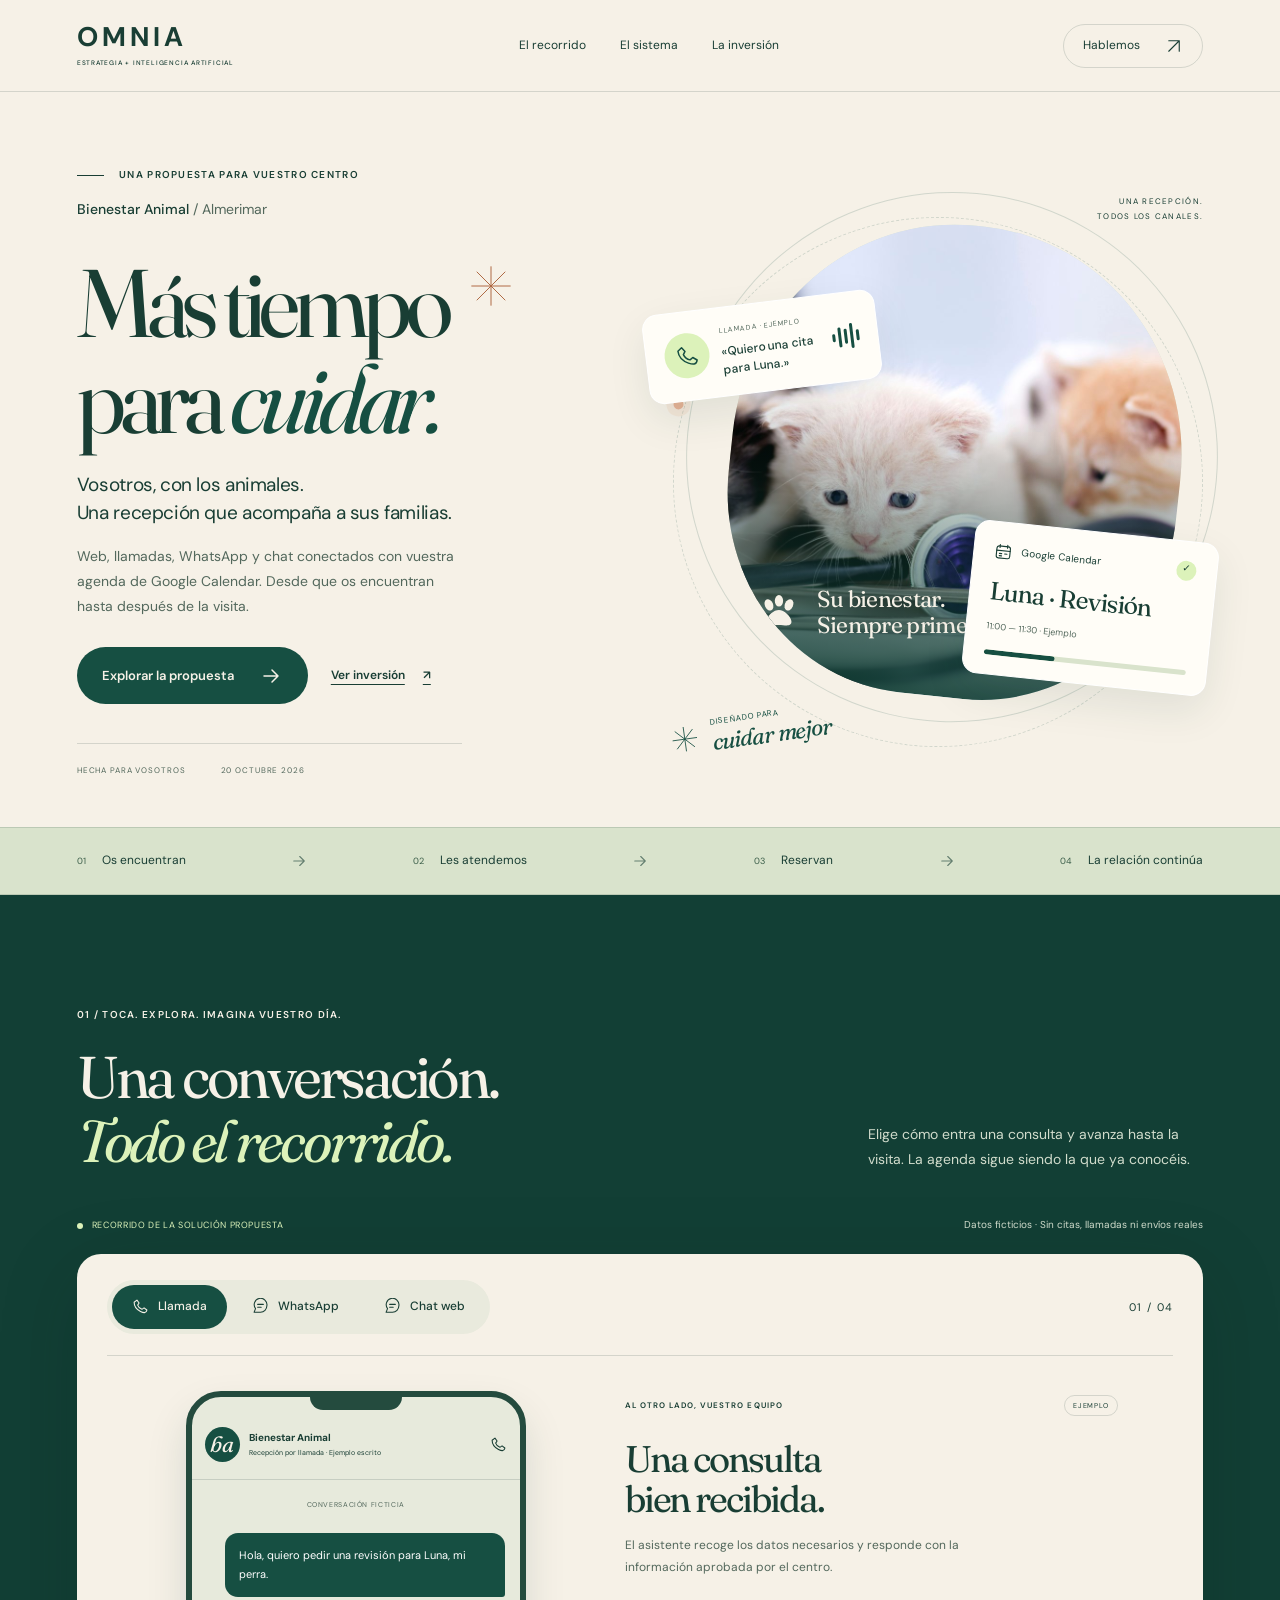
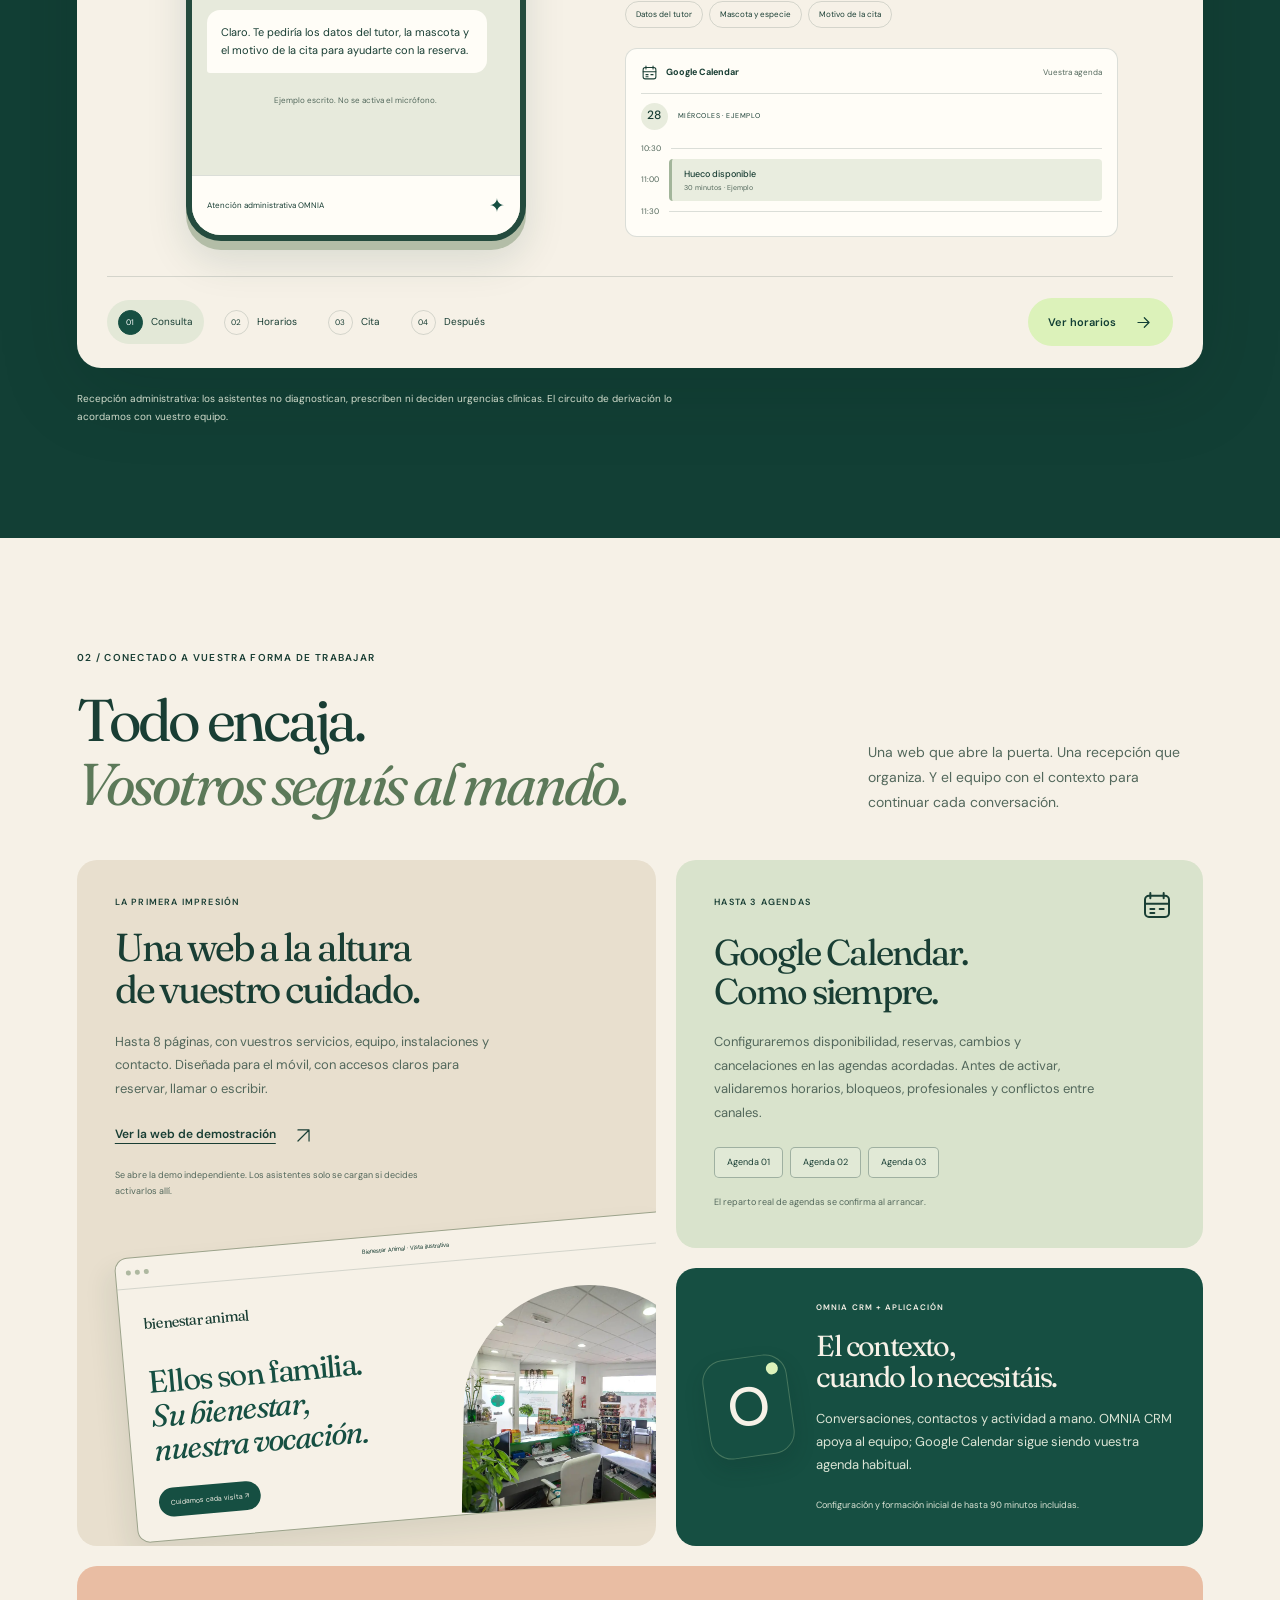
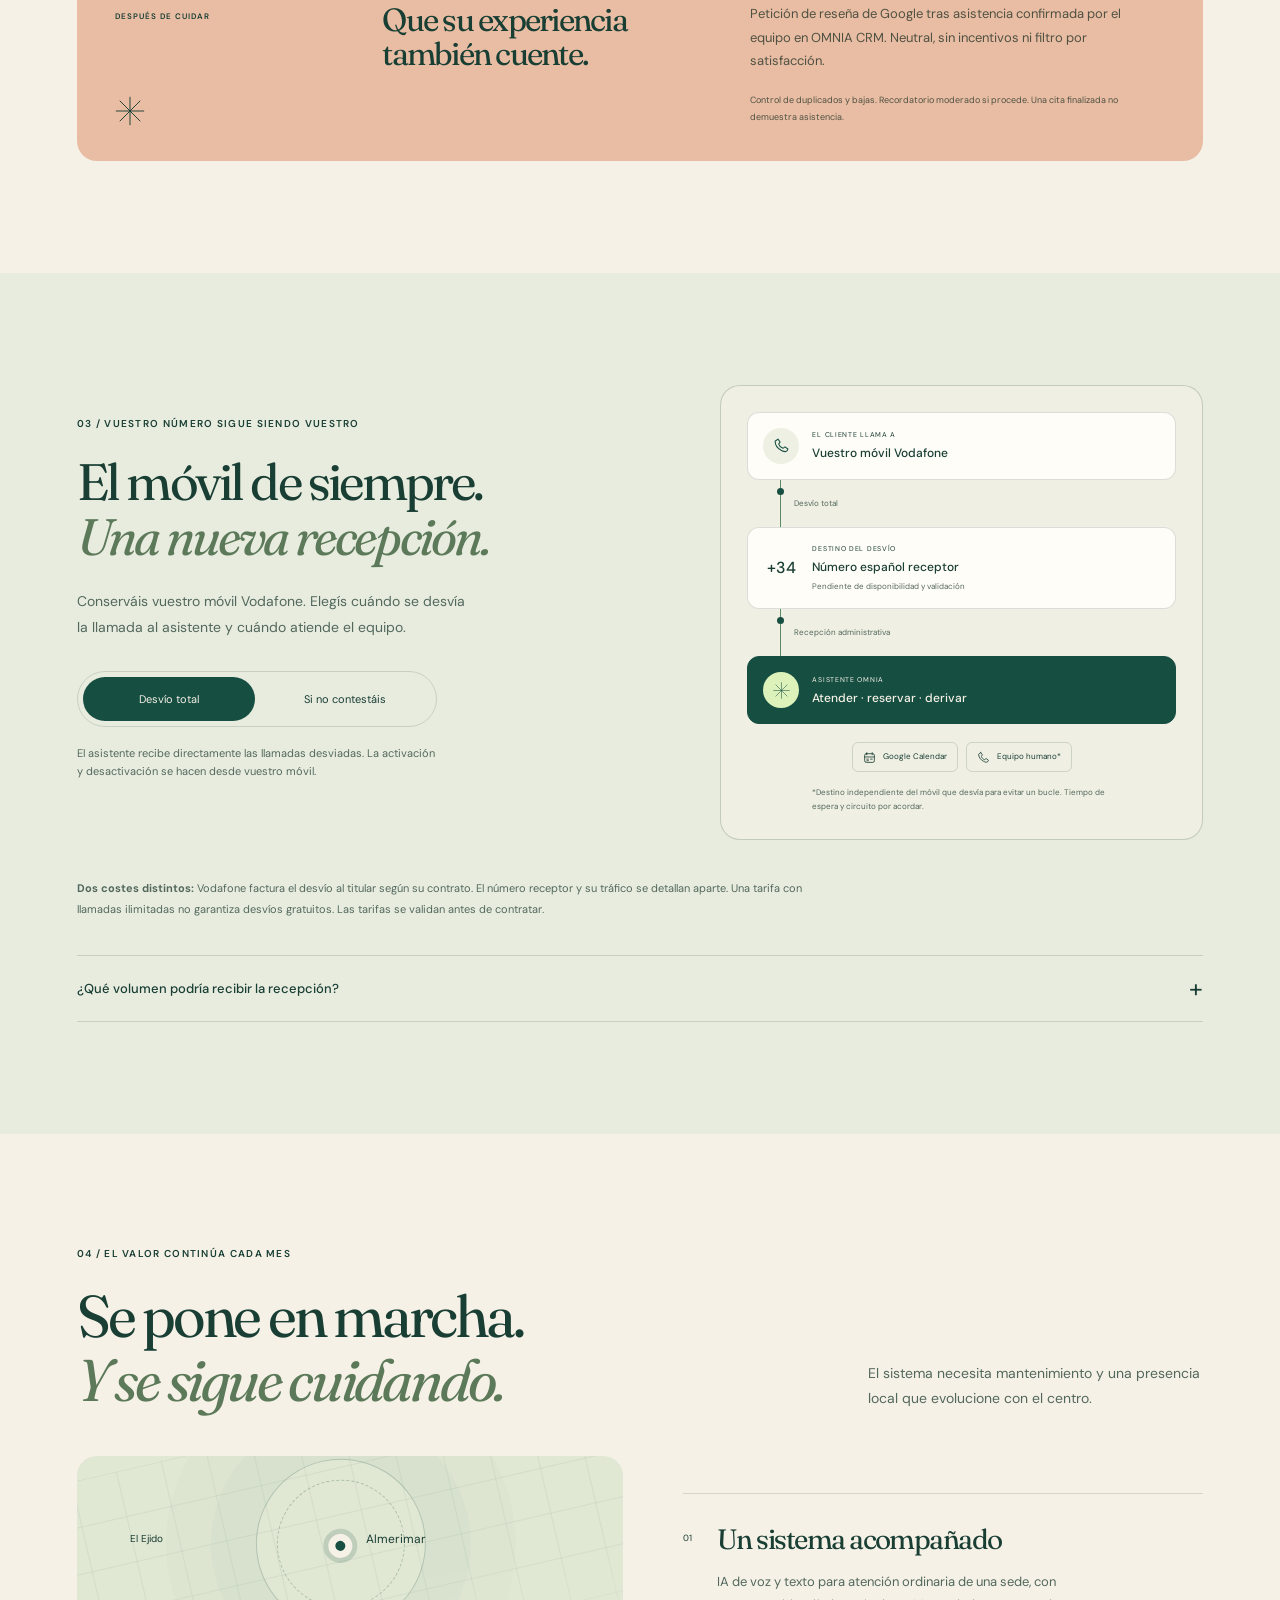
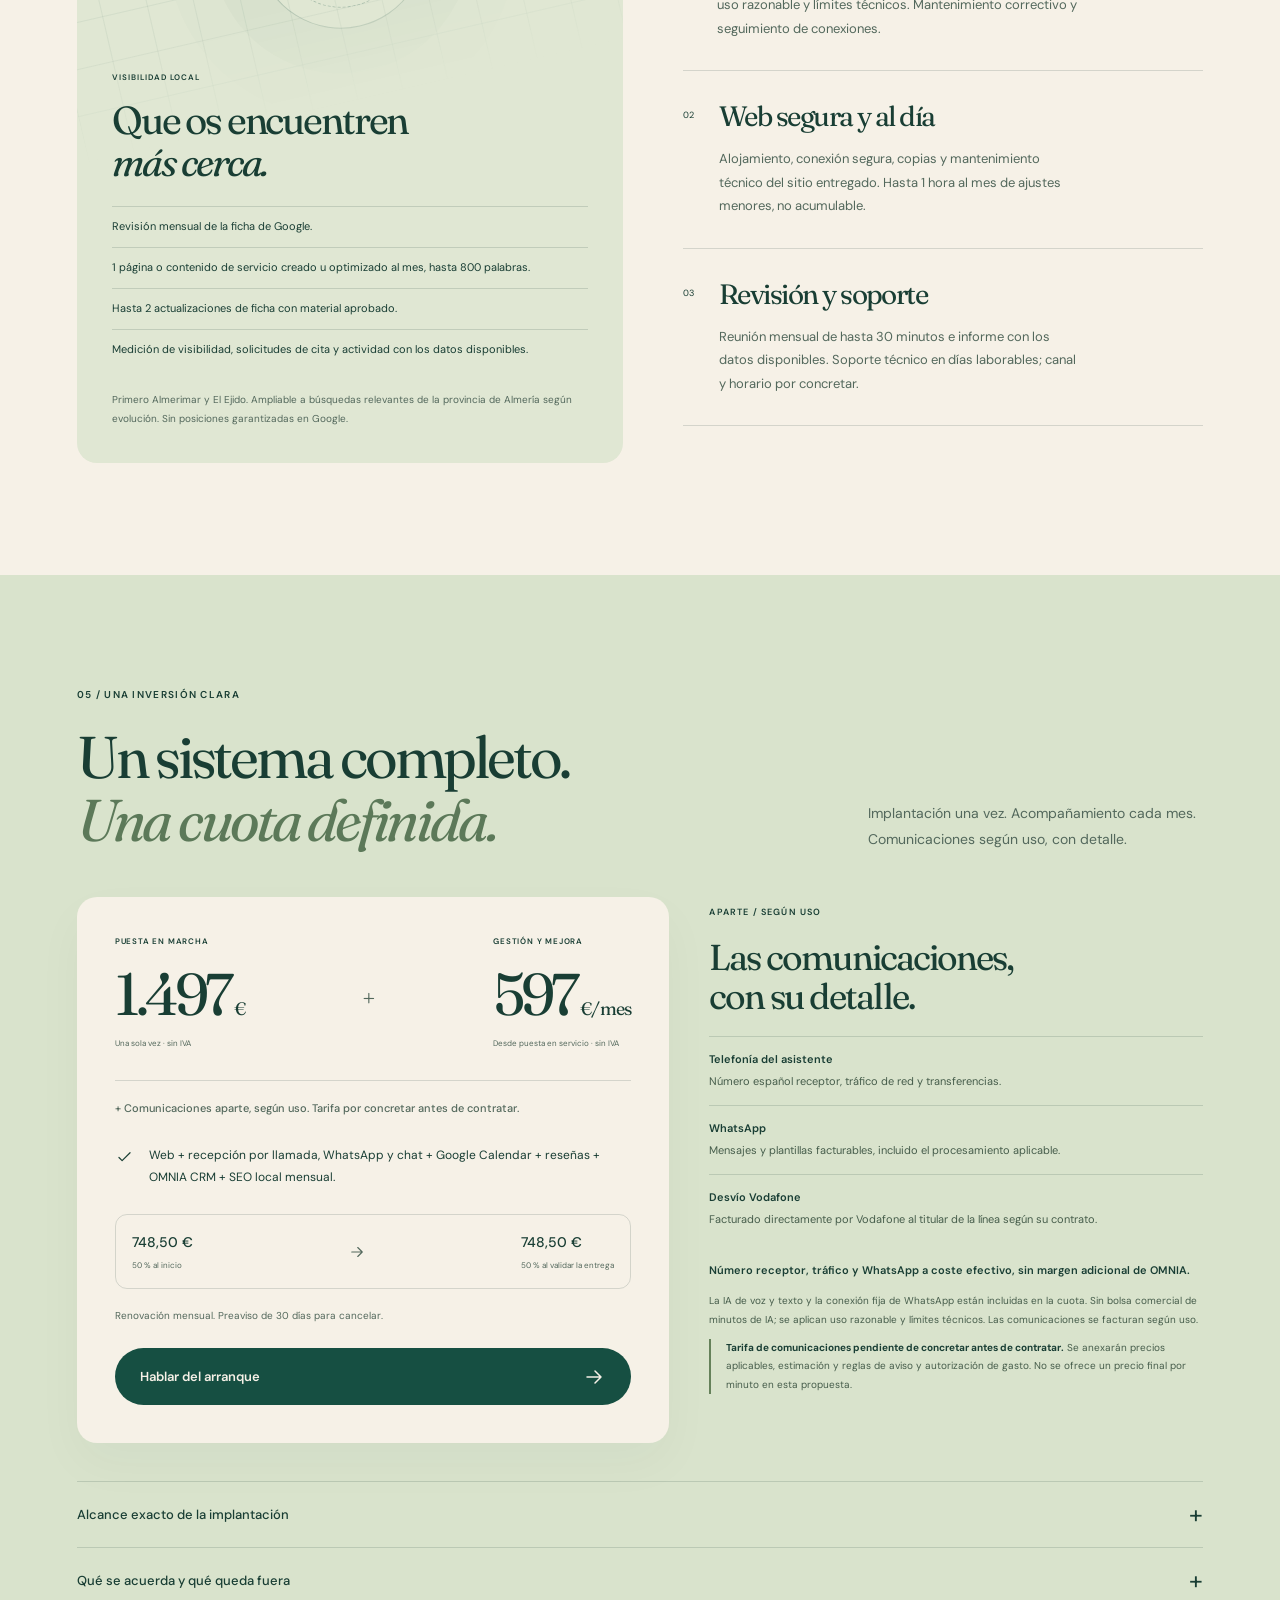
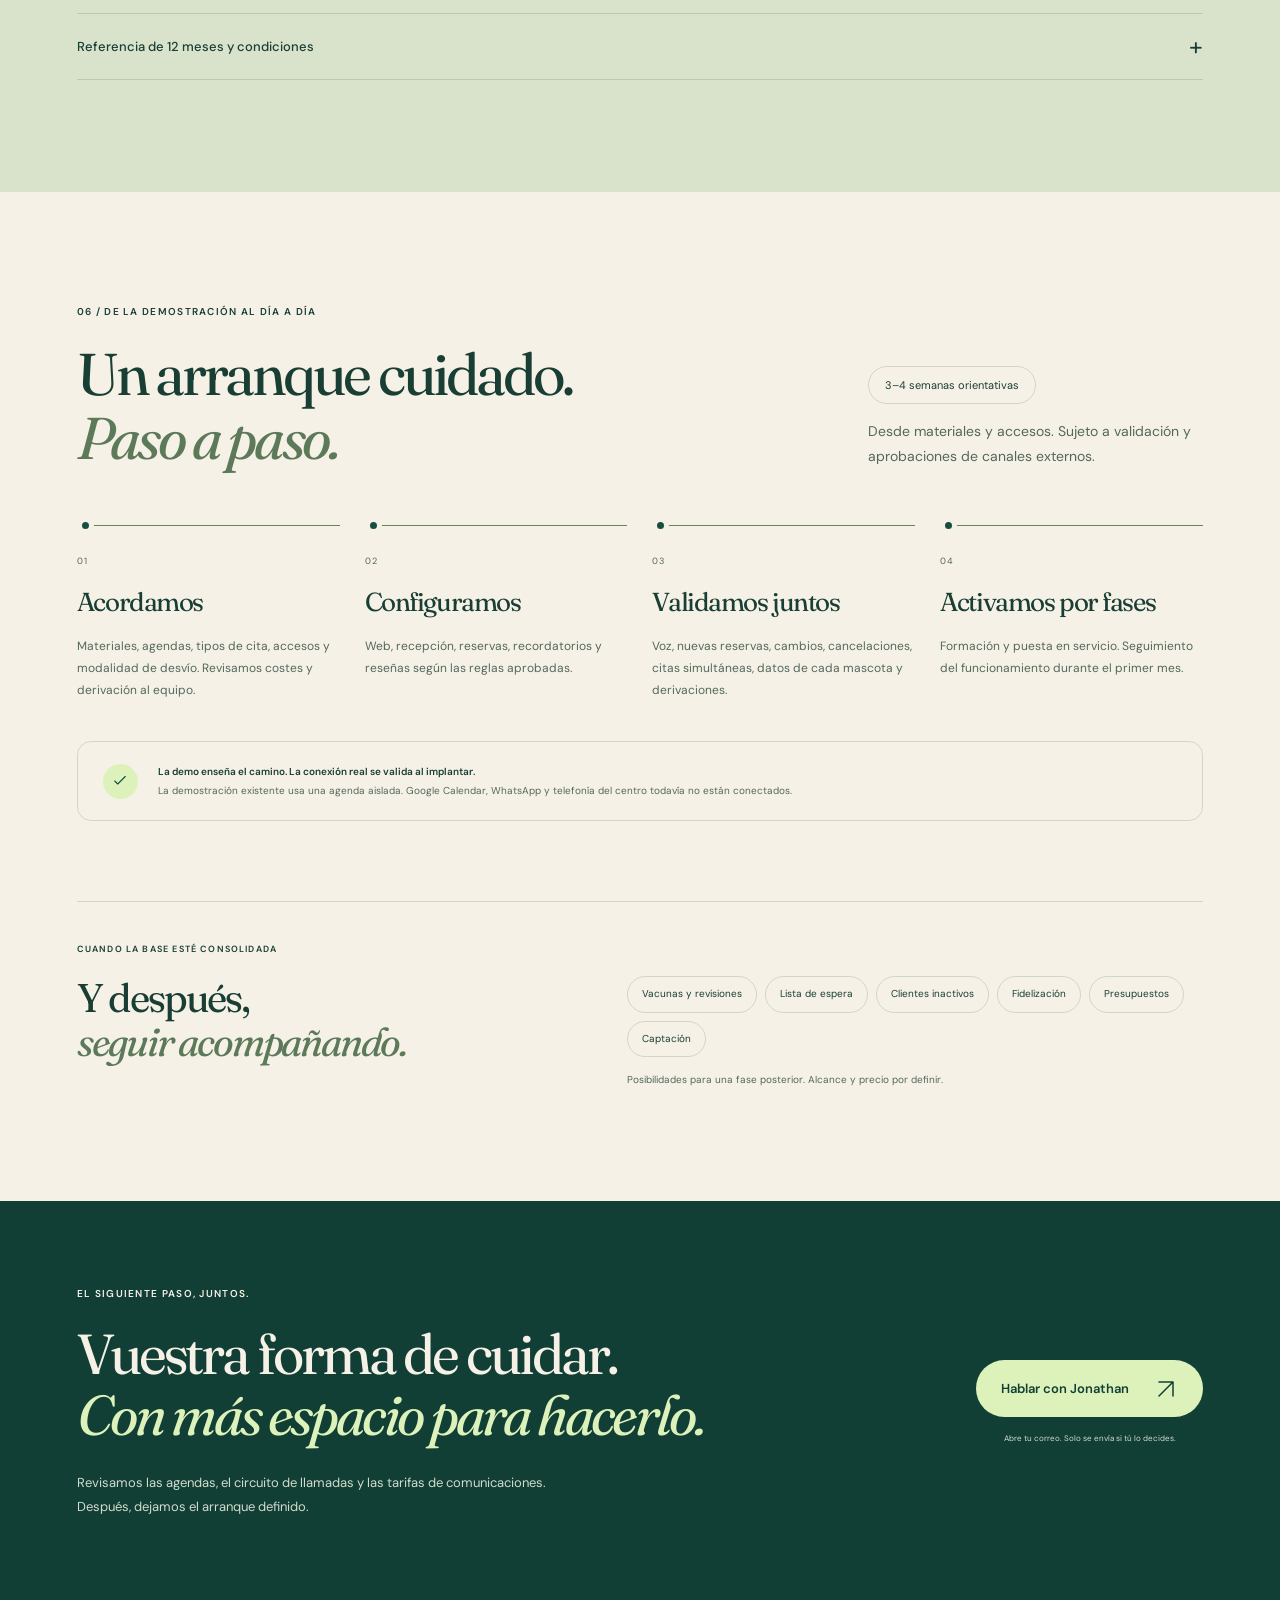
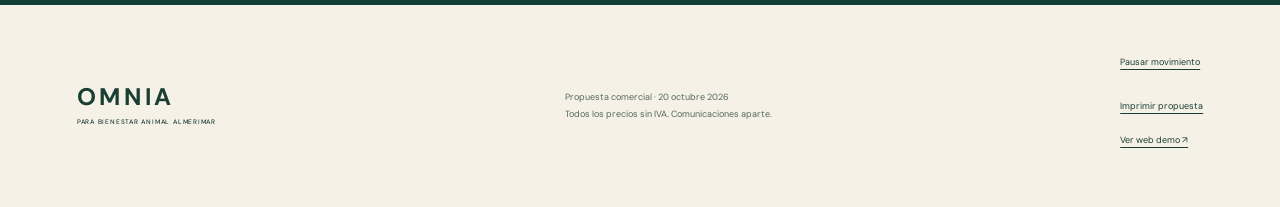
==== commit 79257031: "Refine proposal hero composition across screen sizes" ====
--- a/propuesta/index.html
+++ b/propuesta/index.html
@@ -14,7 +14,7 @@
   <link rel="preconnect" href="https://fonts.googleapis.com">
   <link rel="preconnect" href="https://fonts.gstatic.com" crossorigin>
   <link href="https://fonts.googleapis.com/css2?family=DM+Sans:wght@400;500;600;700&family=Fraunces:ital,wght@0,400;0,500;0,600;1,400;1,500&display=swap" rel="stylesheet">
-  <link rel="stylesheet" href="propuesta.css?v=1">
+  <link rel="stylesheet" href="propuesta.css?v=2">
   <script src="propuesta.js?v=1" defer></script>
 </head>
 <body>
--- a/propuesta/propuesta.css
+++ b/propuesta/propuesta.css
@@ -40,3 +40,8 @@
 @media(max-width:360px){.timeline{grid-template-columns:1fr;gap:30px}.hero h1{font-size:56px}}
 @media print{.volume-explorer{display:none!important}}
 .price-comms{font-size:11px;line-height:1.8;color:var(--muted);margin:18px 0 0;font-weight:500}
+.hero-scene{overflow:visible}
+.photo-caption{max-width:270px}
+@media(max-width:600px){.hero-scene{overflow:clip}.incoming{left:17px}.calendar-float{right:15px}.photo-caption{bottom:140px}}
+html{overflow-x:clip}
+@media(max-width:600px){.photo-caption{display:none}}
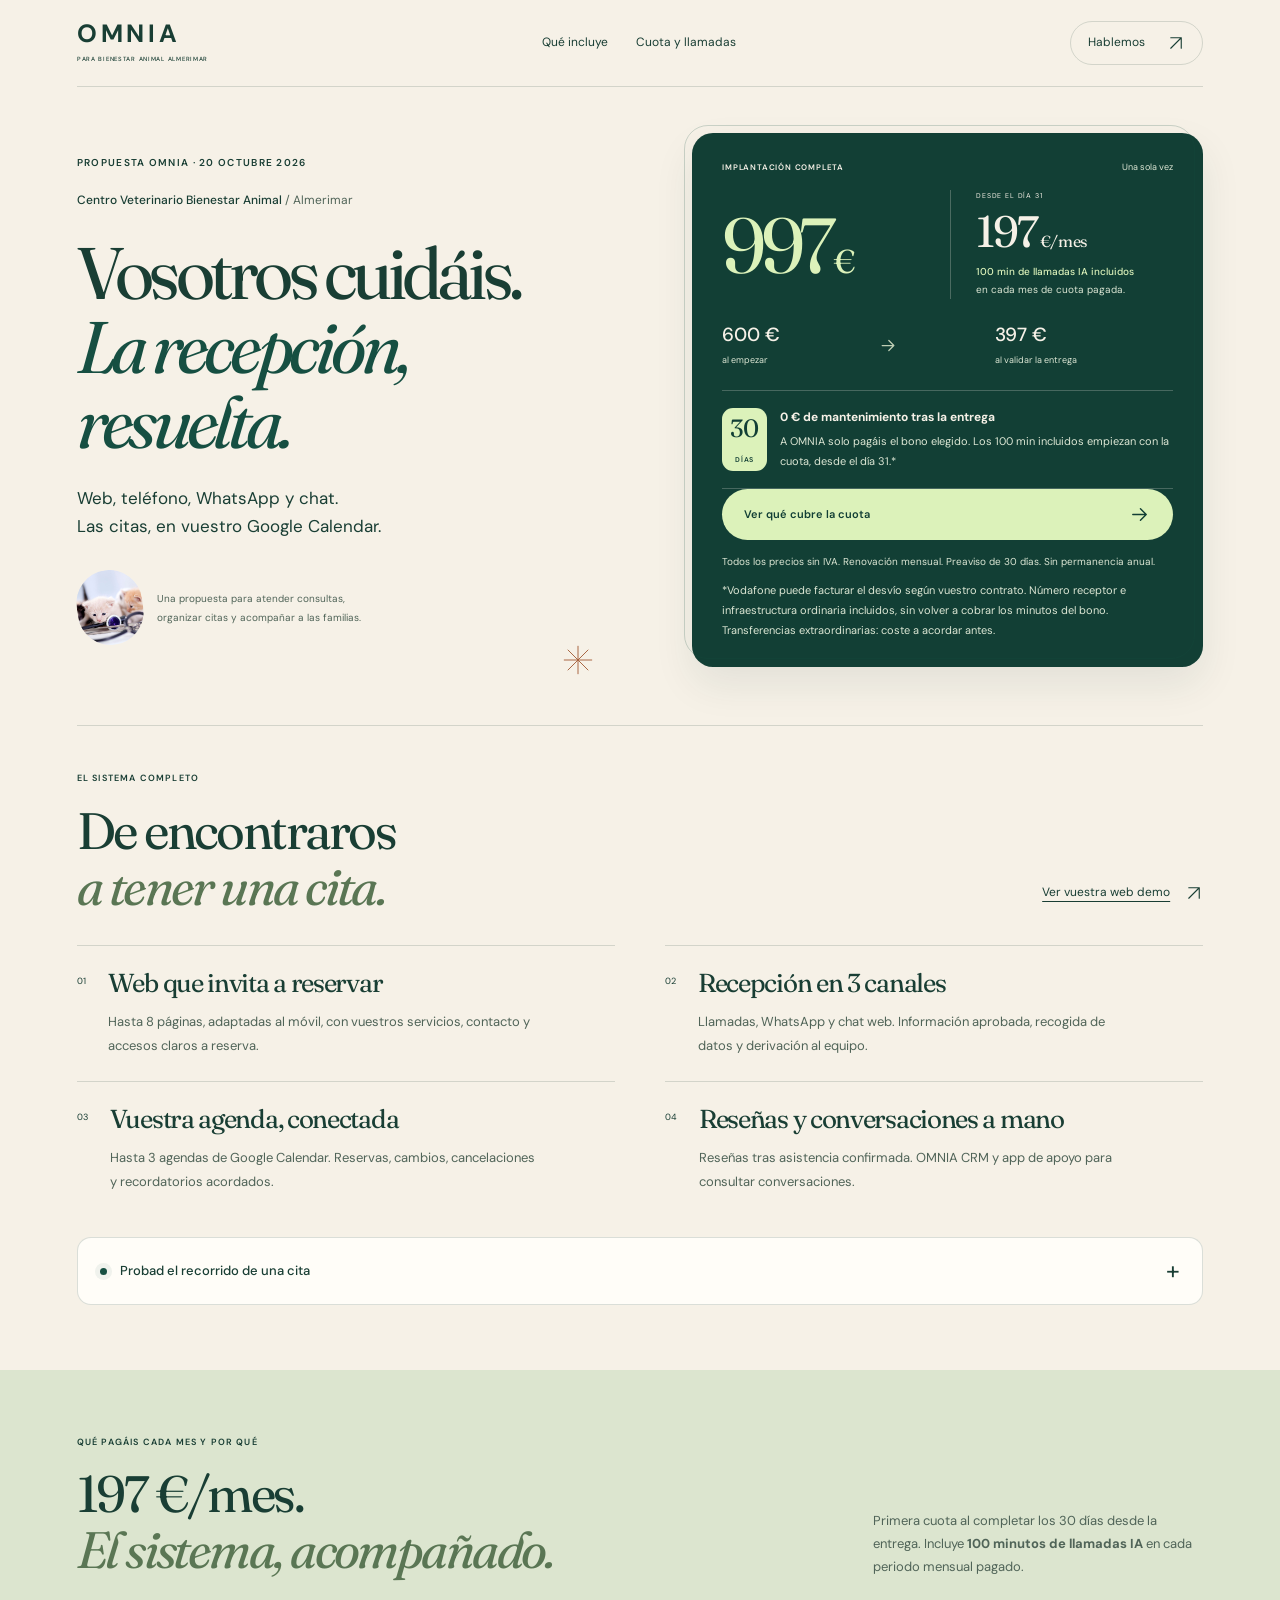
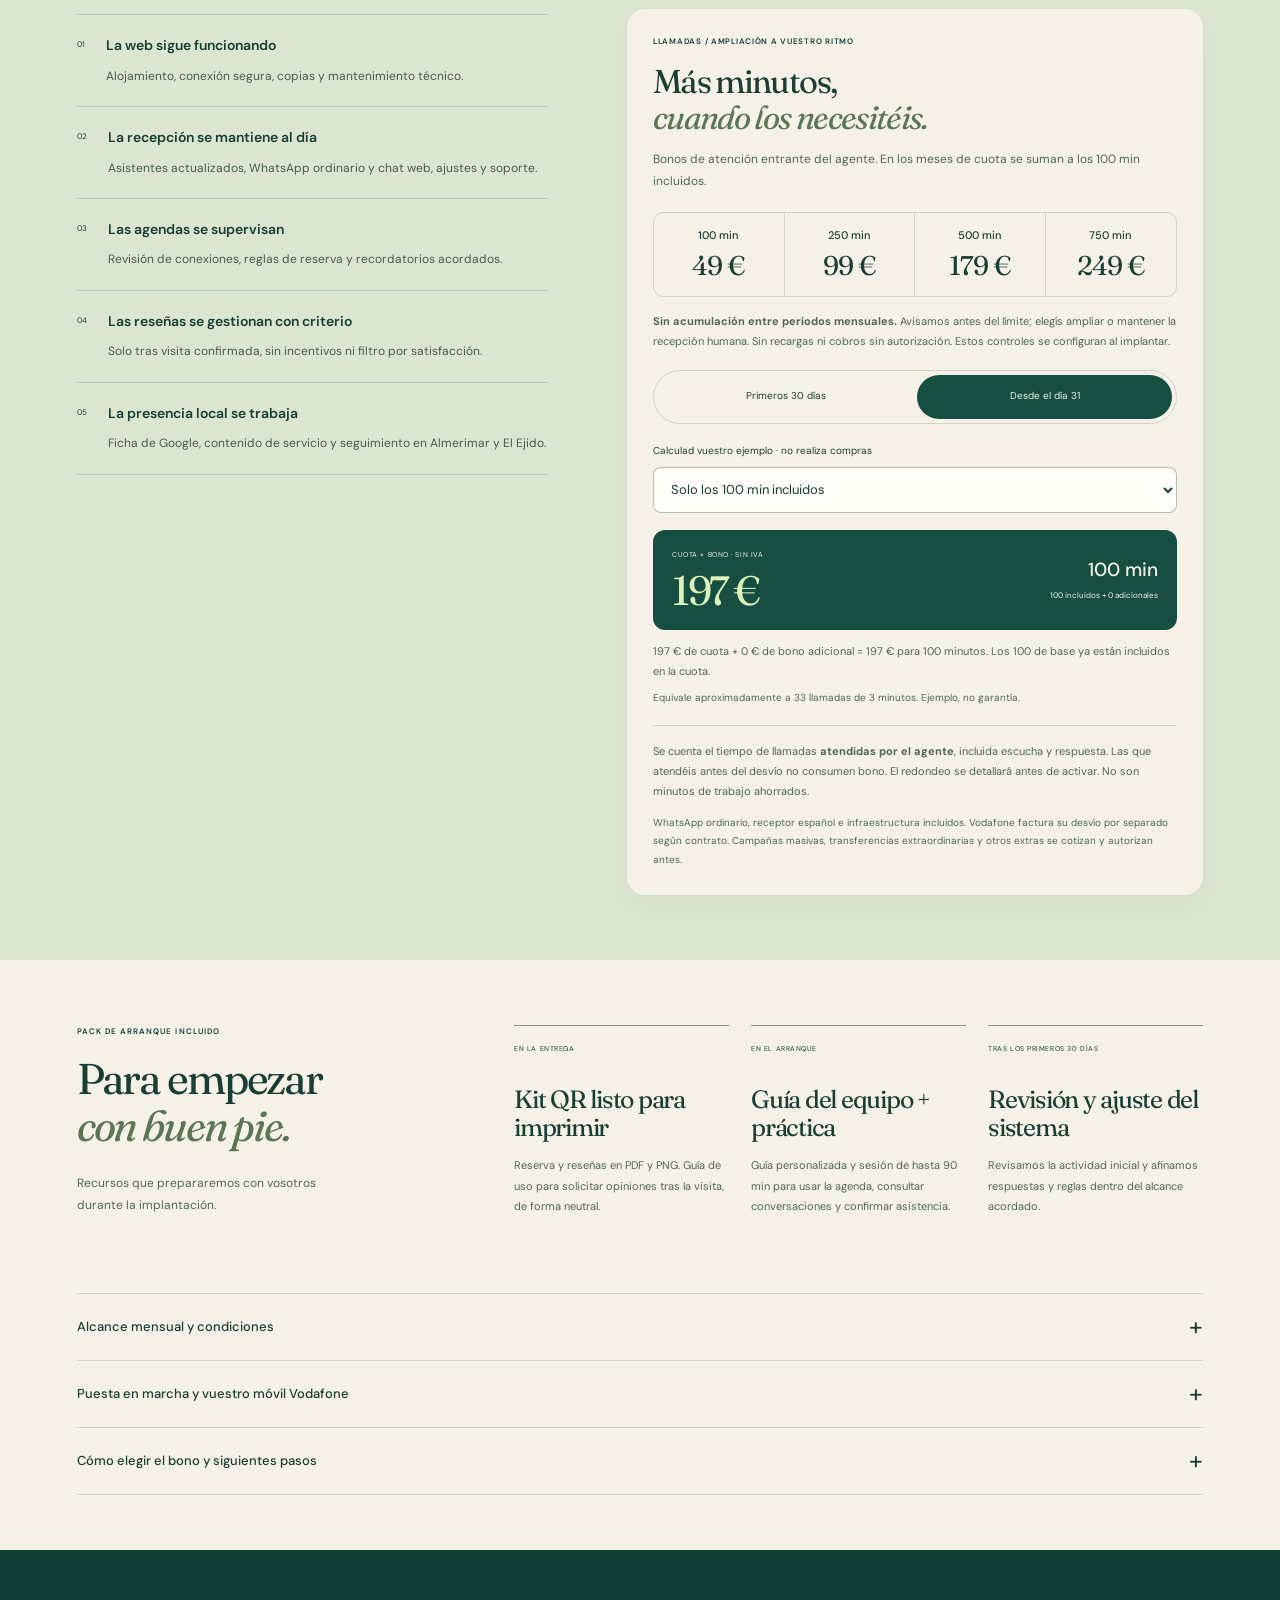
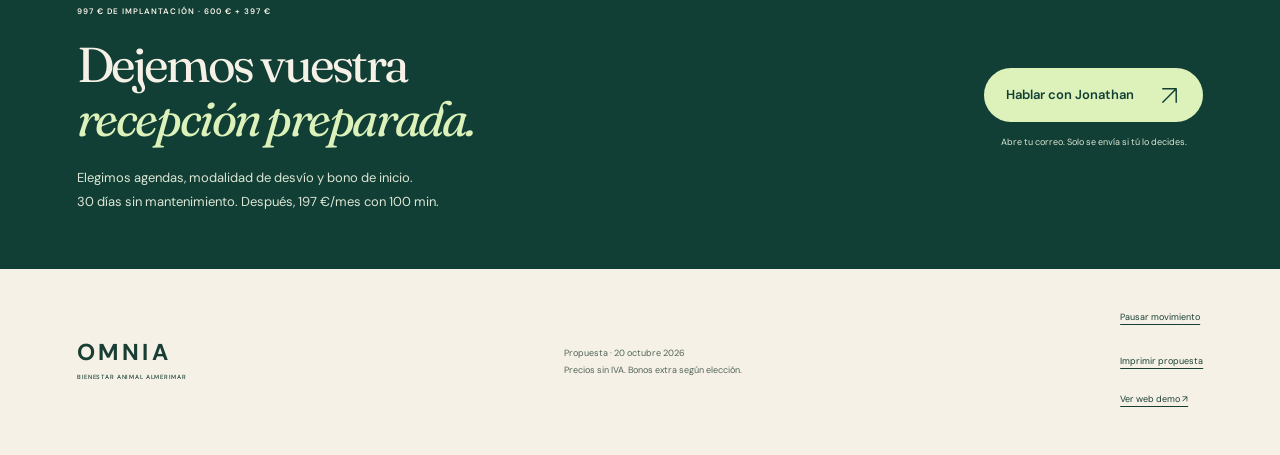
==== commit 27a71c8a: "Simplify proposal with revised pricing and transparent call bundles" ====
--- a/propuesta/index.html
+++ b/propuesta/index.html
@@ -1,23 +1,17 @@
 <!doctype html>
 <html lang="es">
 <head>
-  <meta charset="utf-8">
-  <meta name="viewport" content="width=device-width, initial-scale=1">
-  <meta name="theme-color" content="#123f35">
-  <meta name="robots" content="noindex,nofollow">
-  <meta name="description" content="Propuesta OMNIA para Bienestar Animal Almerimar: web, recepción por teléfono, WhatsApp y chat, reservas en Google Calendar y SEO local.">
-  <meta property="og:title" content="Más tiempo para cuidar · Propuesta OMNIA">
-  <meta property="og:description" content="Una propuesta pensada para Bienestar Animal Almerimar. Explora el recorrido, el alcance y la inversión.">
-  <meta property="og:image" content="https://jmcabeo-ai.github.io/bienestar-animal-almerimar-demo/assets/presentacion.jpg">
-  <title>Más tiempo para cuidar · Bienestar Animal × OMNIA</title>
-  <link rel="icon" href="../favicon.svg" type="image/svg+xml">
-  <link rel="preconnect" href="https://fonts.googleapis.com">
-  <link rel="preconnect" href="https://fonts.gstatic.com" crossorigin>
-  <link href="https://fonts.googleapis.com/css2?family=DM+Sans:wght@400;500;600;700&family=Fraunces:ital,wght@0,400;0,500;0,600;1,400;1,500&display=swap" rel="stylesheet">
-  <link rel="stylesheet" href="propuesta.css?v=2">
-  <script src="propuesta.js?v=1" defer></script>
-</head>
-<body>
+<meta charset="utf-8"><meta name="viewport" content="width=device-width, initial-scale=1">
+<meta name="theme-color" content="#123f35"><meta name="robots" content="noindex,nofollow">
+<meta name="description" content="Propuesta OMNIA para Bienestar Animal: web, recepción y agenda. Implantación 997 €. Primeros 30 días sin mantenimiento; después 197 €/mes con 100 minutos incluidos.">
+<meta property="og:title" content="Vuestra recepción, resuelta · Bienestar Animal × OMNIA">
+<meta property="og:description" content="997 € de implantación: 600 € al empezar y 397 € a la entrega. 30 días sin mantenimiento. Desde el día 31, 197 €/mes con 100 minutos de llamadas incluidos. Sin IVA.">
+<title>Vuestra recepción, resuelta · Bienestar Animal × OMNIA</title>
+<link rel="icon" href="../favicon.svg" type="image/svg+xml">
+<link rel="preconnect" href="https://fonts.googleapis.com"><link rel="preconnect" href="https://fonts.gstatic.com" crossorigin>
+<link href="https://fonts.googleapis.com/css2?family=DM+Sans:wght@400;500;600;700&family=Fraunces:ital,wght@0,400;0,500;0,600;1,400;1,500&display=swap" rel="stylesheet">
+<link rel="stylesheet" href="propuesta.css?v=directa-1"><script src="propuesta.js?v=directa-1" defer></script>
+</head><body>
   <svg class="symbols" aria-hidden="true" xmlns="http://www.w3.org/2000/svg"><defs>
     <symbol id="arrow" viewBox="0 0 24 24"><path d="M5 12h14m-6-6 6 6-6 6"/></symbol>
     <symbol id="diagonal" viewBox="0 0 24 24"><path d="M5 19 19 5M5 5h14v14"/></symbol>
@@ -28,39 +22,24 @@
     <symbol id="spark" viewBox="0 0 48 48"><path d="M24 2v44M2 24h44M8 8l32 32M8 40 40 8"/></symbol>
     <symbol id="paw" viewBox="0 0 48 48"><ellipse cx="11" cy="15" rx="5" ry="7" transform="rotate(-24 11 15)"/><ellipse cx="23" cy="10" rx="5" ry="7"/><ellipse cx="35" cy="15" rx="5" ry="7" transform="rotate(24 35 15)"/><path d="M9 34c0-7 8-13 14-13s15 8 15 14c0 7-8 4-15 4S9 41 9 34Z"/></symbol>
   </defs></svg>
-  <a class="skip" href="#contenido">Saltar al contenido</a>
-  <header class="header">
-    <a class="omnia" href="#inicio" aria-label="OMNIA, inicio de la propuesta">OMNIA<span>ESTRATEGIA + INTELIGENCIA ARTIFICIAL</span></a>
-    <nav aria-label="Navegación de la propuesta"><a href="#recorrido">El recorrido</a><a href="#sistema">El sistema</a><a href="#inversion">La inversión</a></nav>
-    <a class="header-cta" href="#arranque">Hablemos <svg class="icon"><use href="#diagonal"/></svg></a>
-  </header>
-  <main id="contenido">
-    <section class="hero wrap" id="inicio" aria-labelledby="hero-title">
-      <div class="hero-copy">
-        <p class="eyebrow"><span class="small-line"></span> UNA PROPUESTA PARA VUESTRO CENTRO</p>
-        <p class="client-name">Bienestar Animal <span>/ Almerimar</span></p>
-        <h1 id="hero-title">Más tiempo<br>para <em>cuidar.</em><svg class="hero-spark icon" aria-hidden="true"><use href="#spark"/></svg></h1>
-        <p class="hero-lead">Vosotros, con los animales.<br>Una recepción que acompaña a sus familias.</p>
-        <p class="hero-description">Web, llamadas, WhatsApp y chat conectados con vuestra agenda de Google Calendar. Desde que os encuentran hasta después de la visita.</p>
-        <div class="hero-buttons"><a class="button primary" href="#recorrido">Explorar la propuesta <svg class="icon"><use href="#arrow"/></svg></a><a class="text-link" href="#inversion">Ver inversión <span aria-hidden="true">↗</span></a></div>
-        <div class="hero-meta"><span>HECHA PARA VOSOTROS</span><span>20 OCTUBRE 2026</span></div>
-      </div>
-      <div class="hero-scene" aria-label="Ilustración del sistema propuesto, con datos de ejemplo">
-        <div class="orbit orbit-one"></div><div class="orbit orbit-two"></div>
-        <div class="hero-photo"><img src="../assets/presentacion.jpg" width="1920" height="1080" alt="Tres gatitos junto a un fonendoscopio"><div class="photo-caption"><svg aria-hidden="true"><use href="#paw"/></svg><span>Su bienestar.<br>Siempre primero.</span></div></div>
-        <div class="scene-label">UNA RECEPCIÓN.<br>TODOS LOS CANALES.</div>
-        <div class="float-card incoming"><span class="round-icon"><svg class="icon"><use href="#phone"/></svg></span><div><small>LLAMADA · EJEMPLO</small><strong>«Quiero una cita<br>para Luna.»</strong></div><span class="wave" aria-hidden="true"><i></i><i></i><i></i><i></i><i></i></span></div>
-        <div class="float-card calendar-float"><div class="float-heading"><svg class="icon"><use href="#calendar"/></svg><span>Google Calendar</span><span class="mini-check">✓</span></div><p>Luna · Revisión</p><small>11:00 — 11:30 · Ejemplo</small><div class="event-line"></div></div>
-        <span class="scene-seal">DISEÑADO PARA<br><strong>cuidar mejor</strong><svg class="icon" aria-hidden="true"><use href="#spark"/></svg></span>
-      </div>
-    </section>
-    <div class="journey-strip"><div class="wrap strip-inner"><span><b>01</b> Os encuentran</span><svg class="icon" aria-hidden="true"><use href="#arrow"/></svg><span><b>02</b> Les atendemos</span><svg class="icon" aria-hidden="true"><use href="#arrow"/></svg><span><b>03</b> Reservan</span><svg class="icon" aria-hidden="true"><use href="#arrow"/></svg><span><b>04</b> La relación continúa</span></div></div>
-    <section class="experience section" id="recorrido" aria-labelledby="experience-title">
-      <div class="wrap">
-        <div class="section-heading reveal"><div><p class="eyebrow">01 / TOCA. EXPLORA. IMAGINA VUESTRO DÍA.</p><h2 id="experience-title">Una conversación.<br><em>Todo el recorrido.</em></h2></div><p>Elige cómo entra una consulta y avanza hasta la visita. La agenda sigue siendo la que ya conocéis.</p></div>
-        <div class="simulation-note"><span class="dot"></span> RECORRIDO DE LA SOLUCIÓN PROPUESTA <span>Datos ficticios · Sin citas, llamadas ni envíos reales</span></div>
-        <noscript><p class="no-js">El recorrido propuesto: recibir la consulta → comprobar horarios → confirmar una cita en Google Calendar → pedir una reseña solo después de que el equipo confirme la asistencia. Activa JavaScript para explorar el ejemplo interactivo.</p></noscript>
-        <p class="print-only">Recorrido propuesto: recibir la consulta por llamada, WhatsApp o chat → comprobar disponibilidad → reservar en Google Calendar con confirmación del tutor → pedir una reseña solo tras asistencia confirmada por el equipo. Los cambios y cancelaciones siguen las reglas acordadas con el centro.</p>
+
+<a class="skip" href="#contenido">Saltar al contenido</a>
+<header class="header wrap"><a class="omnia" href="#inicio">OMNIA<span>PARA BIENESTAR ANIMAL ALMERIMAR</span></a><nav aria-label="Propuesta"><a href="#incluye">Qué incluye</a><a href="#bonos">Cuota y llamadas</a></nav><a class="header-cta" href="#arranque">Hablemos <svg class="icon" aria-hidden="true"><use href="#diagonal"/></svg></a></header>
+<main id="contenido">
+<section class="hero wrap" id="inicio" aria-labelledby="hero-title">
+<div class="hero-copy"><p class="eyebrow">PROPUESTA OMNIA · 20 OCTUBRE 2026</p><p class="client-name">Centro Veterinario Bienestar Animal <span>/ Almerimar</span></p>
+<h1 id="hero-title">Vosotros cuidáis.<br><em>La recepción,<br>resuelta.</em></h1><p class="hero-lead">Web, teléfono, WhatsApp y chat.<br>Las citas, en vuestro Google Calendar.</p>
+<div class="hero-proof"><div class="pet-image"><img src="../assets/presentacion.jpg" width="1920" height="1080" alt="Gatitos junto a un fonendoscopio"></div><p>Una propuesta para atender consultas,<br>organizar citas y acompañar a las familias.</p><svg class="icon spark" aria-hidden="true"><use href="#spark"/></svg></div></div>
+<div class="offer-card" id="inversion"><div class="offer-top"><span class="eyebrow">IMPLANTACIÓN COMPLETA</span><span class="price-note">Una sola vez</span></div><div class="headline-prices"><p class="setup-price">997<span> €</span></p><div class="monthly-price"><div><span>DESDE EL DÍA 31</span><strong>197<span> €/mes</span></strong></div><p><b>100 min de llamadas IA incluidos</b><br>en cada mes de cuota pagada.</p></div></div><div class="setup-payments"><p><strong>600 €</strong><span>al empezar</span></p><svg class="icon" aria-hidden="true"><use href="#arrow"/></svg><p><strong>397 €</strong><span>al validar la entrega</span></p></div>
+<div class="free-period"><span class="free-badge">30<br><small>DÍAS</small></span><div><strong>0 € de mantenimiento tras la entrega</strong><p>A OMNIA solo pagáis el bono elegido. Los 100 min incluidos empiezan con la cuota, desde el día 31.*</p></div></div>
+
+<a class="button primary" href="#bonos">Ver qué cubre la cuota <svg class="icon" aria-hidden="true"><use href="#arrow"/></svg></a>
+<p class="offer-terms">Todos los precios sin IVA. Renovación mensual. Preaviso de 30 días. Sin permanencia anual.</p>
+<p class="external-note">*Vodafone puede facturar el desvío según vuestro contrato. Número receptor e infraestructura ordinaria incluidos, sin volver a cobrar los minutos del bono. Transferencias extraordinarias: coste a acordar antes.</p></div>
+</section>
+<section class="included wrap" id="incluye" aria-labelledby="included-title"><div class="section-heading"><div><p class="eyebrow">EL SISTEMA COMPLETO</p><h2 id="included-title">De encontraros<br><em>a tener una cita.</em></h2></div><a class="text-link" href="../" target="_blank" rel="noopener noreferrer">Ver vuestra web demo <svg class="icon" aria-hidden="true"><use href="#diagonal"/></svg></a></div>
+<div class="deliverables"><article class="reveal"><span>01</span><div><h3>Web que invita a reservar</h3><p>Hasta 8 páginas, adaptadas al móvil, con vuestros servicios, contacto y accesos claros a reserva.</p></div></article><article class="reveal"><span>02</span><div><h3>Recepción en 3 canales</h3><p>Llamadas, WhatsApp y chat web. Información aprobada, recogida de datos y derivación al equipo.</p></div></article><article class="reveal"><span>03</span><div><h3>Vuestra agenda, conectada</h3><p>Hasta 3 agendas de Google Calendar. Reservas, cambios, cancelaciones y recordatorios acordados.</p></div></article><article class="reveal"><span>04</span><div><h3>Reseñas y conversaciones a mano</h3><p>Reseñas tras asistencia confirmada. OMNIA CRM y app de apoyo para consultar conversaciones.</p></div></article></div>
+<details class="demo-disclosure" id="recorrido"><summary><span><span class="demo-dot" aria-hidden="true"></span> Probad el recorrido de una cita</span><span class="details-symbol" aria-hidden="true">+</span></summary><div class="experience"><p class="simulation-note">EJEMPLO LOCAL · Sin citas, llamadas ni envíos reales</p><noscript><p>El asistente recoge datos, consulta horarios y reserva con confirmación del tutor. La reseña solo se pide después de que el equipo confirme la asistencia.</p></noscript><p class="print-only">Recorrido propuesto: consulta → disponibilidad → cita en Google Calendar → reseña después de asistencia confirmada.</p>
         <div class="simulator interactive-only">
           <div class="sim-top"><div class="channel-switch" role="group" aria-label="Canal del ejemplo"><button type="button" class="active" data-channel="call" aria-pressed="true"><svg class="icon"><use href="#phone"/></svg> Llamada</button><button type="button" data-channel="whatsapp" aria-pressed="false"><svg class="icon"><use href="#chat"/></svg> WhatsApp</button><button type="button" data-channel="web" aria-pressed="false"><svg class="icon"><use href="#chat"/></svg> Chat web</button></div><span class="sim-counter" id="step-counter">01 / 04</span></div>
           <div class="sim-body">
@@ -69,32 +48,23 @@
           </div>
           <div class="sim-bottom"><div class="step-nav" role="group" aria-label="Paso del recorrido"><button type="button" class="active" data-step="0" aria-pressed="true"><b>01</b><span>Consulta</span></button><button type="button" data-step="1" aria-pressed="false"><b>02</b><span>Horarios</span></button><button type="button" data-step="2" aria-pressed="false"><b>03</b><span>Cita</span></button><button type="button" data-step="3" aria-pressed="false"><b>04</b><span>Después</span></button></div><button type="button" class="button lime" id="next-step">Ver horarios <svg class="icon"><use href="#arrow"/></svg></button></div>
         </div>
-        <p class="experience-foot">Recepción administrativa: los asistentes no diagnostican, prescriben ni deciden urgencias clínicas. El circuito de derivación lo acordamos con vuestro equipo.</p>
-      </div>
-    </section>
-    <section class="system section wrap" id="sistema" aria-labelledby="system-title">
-      <div class="section-heading reveal"><div><p class="eyebrow">02 / CONECTADO A VUESTRA FORMA DE TRABAJAR</p><h2 id="system-title">Todo encaja.<br><em>Vosotros seguís al mando.</em></h2></div><p>Una web que abre la puerta. Una recepción que organiza. Y el equipo con el contexto para continuar cada conversación.</p></div>
-      <div class="system-grid">
-        <article class="web-feature reveal"><div class="feature-copy"><span class="eyebrow">LA PRIMERA IMPRESIÓN</span><h3>Una web a la altura<br>de vuestro cuidado.</h3><p>Hasta 8 páginas, con vuestros servicios, equipo, instalaciones y contacto. Diseñada para el móvil, con accesos claros para reservar, llamar o escribir.</p><a class="text-link" href="../" target="_blank" rel="noopener noreferrer">Ver la web de demostración <svg class="icon"><use href="#diagonal"/></svg></a><small>Se abre la demo independiente. Los asistentes solo se cargan si decides activarlos allí.</small></div><div class="mini-browser"><div class="browser-bar"><i></i><i></i><i></i><span>Bienestar Animal · Vista ilustrativa</span></div><div class="browser-page"><span class="mini-brand">bienestar animal</span><p>Ellos son familia.<br><em>Su bienestar,<br>nuestra vocación.</em></p><img src="../assets/clinica-06.webp" width="1200" height="797" alt="Recepción del centro Bienestar Animal" loading="lazy"><span class="mini-reserve">Cuidamos cada visita ↗</span></div></div></article>
-        <article class="calendar-feature reveal"><svg class="icon feature-icon"><use href="#calendar"/></svg><span class="eyebrow">HASTA 3 AGENDAS</span><h3>Google Calendar.<br>Como siempre.</h3><p>Configuraremos disponibilidad, reservas, cambios y cancelaciones en las agendas acordadas. Antes de activar, validaremos horarios, bloqueos, profesionales y conflictos entre canales.</p><div class="tiny-agendas"><span>Agenda 01</span><span>Agenda 02</span><span>Agenda 03</span></div><small>El reparto real de agendas se confirma al arrancar.</small></article>
-        <article class="crm-feature reveal"><div class="crm-mark">O<span></span></div><div><span class="eyebrow">OMNIA CRM + APLICACIÓN</span><h3>El contexto,<br>cuando lo necesitáis.</h3><p>Conversaciones, contactos y actividad a mano. OMNIA CRM apoya al equipo; Google Calendar sigue siendo vuestra agenda habitual.</p><small>Configuración y formación inicial de hasta 90 minutos incluidas.</small></div></article>
-        <article class="review-feature reveal"><svg class="icon feature-icon"><use href="#spark"/></svg><span class="eyebrow">DESPUÉS DE CUIDAR</span><h3>Que su experiencia<br>también cuente.</h3><p>Petición de reseña de Google tras asistencia confirmada por el equipo en OMNIA CRM. Neutral, sin incentivos ni filtro por satisfacción.</p><small>Control de duplicados y bajas. Recordatorio moderado si procede. Una cita finalizada no demuestra asistencia.</small></article>
-      </div>
-    </section>
-    <section class="phone-section section" aria-labelledby="phone-title"><div class="wrap">
-      <div class="phone-layout"><div class="reveal"><p class="eyebrow">03 / VUESTRO NÚMERO SIGUE SIENDO VUESTRO</p><h2 id="phone-title">El móvil de siempre.<br><em>Una nueva recepción.</em></h2><p class="body-copy">Conserváis vuestro móvil Vodafone. Elegís cuándo se desvía la llamada al asistente y cuándo atiende el equipo.</p><div class="routing-switch interactive-only" role="group" aria-label="Modalidad de desvío del ejemplo"><button type="button" class="active" data-route="total" aria-pressed="true">Desvío total</button><button type="button" data-route="unanswered" aria-pressed="false">Si no contestáis</button></div><p class="routing-explanation" id="routing-explanation" aria-live="polite">El asistente recibe directamente las llamadas desviadas. La activación y desactivación se hacen desde vuestro móvil.</p><noscript><p>Podéis elegir desvío total, para que atienda el asistente, o desvío si no contestáis, con espera por acordar.</p></noscript></div>
-      <div class="routing-board reveal"><div class="route-node"><span class="round-icon"><svg class="icon"><use href="#phone"/></svg></span><div><small>EL CLIENTE LLAMA A</small><strong>Vuestro móvil Vodafone</strong></div></div><div class="route-connector"><span id="route-condition">Desvío total</span><i></i></div><div class="route-node receiver"><span class="country-code">+34</span><div><small>DESTINO DEL DESVÍO</small><strong>Número español receptor</strong><span>Pendiente de disponibilidad y validación</span></div></div><div class="route-connector"><span>Recepción administrativa</span><i></i></div><div class="route-node omnia-node"><span class="round-icon"><svg class="icon"><use href="#spark"/></svg></span><div><small>ASISTENTE OMNIA</small><strong>Atender · reservar · derivar</strong></div></div><div class="route-destinations"><span><svg class="icon"><use href="#calendar"/></svg> Google Calendar</span><span><svg class="icon"><use href="#phone"/></svg> Equipo humano*</span></div><p class="routing-note">*Destino independiente del móvil que desvía para evitar un bucle. Tiempo de espera y circuito por acordar.</p></div></div>
-      <p class="phone-cost-note"><b>Dos costes distintos:</b> Vodafone factura el desvío al titular según su contrato. El número receptor y su tráfico se detallan aparte. Una tarifa con llamadas ilimitadas no garantiza desvíos gratuitos. Las tarifas se validan antes de contratar.</p>
-      <details class="volume-explorer interactive-only"><summary><span>¿Qué volumen podría recibir la recepción?</span><span class="details-symbol" aria-hidden="true">+</span></summary><div class="volume-body"><div><h3>Probad vuestro escenario.</h3><p>Supuestos editables. No son datos medidos, una previsión de uso ni una estimación de ahorro.</p><div class="volume-inputs"><label for="calls">Llamadas recibidas / día<input id="calls" type="number" min="0" max="1000" step="1" value="50" inputmode="numeric"></label><label for="days">Días / mes<input id="days" type="number" min="1" max="31" step="1" value="22" inputmode="numeric"></label><label for="minutes">Minutos / llamada<input id="minutes" type="number" min="0.5" max="60" step="0.5" value="3" inputmode="decimal"></label><label for="share">Parte atendida por IA<select id="share"><option value="0.25">25 %</option><option value="0.5">50 %</option><option value="0.75">75 %</option><option value="1" selected>100 %</option></select></label></div></div><div class="volume-result" aria-live="polite"><span>VOLUMEN ILUSTRATIVO MENSUAL</span><strong id="volume-total">3.300</strong><b>minutos de atención</b><p id="volume-formula">50 × 22 × 3 × 100 %</p><small>No calcula la factura: faltan las tarifas reales, redondeos, transferencias y cuota del número.</small></div></div></details>
-    </div></section>
-    <section class="monthly section wrap" aria-labelledby="monthly-title"><div class="section-heading reveal"><div><p class="eyebrow">04 / EL VALOR CONTINÚA CADA MES</p><h2 id="monthly-title">Se pone en marcha.<br><em>Y se sigue cuidando.</em></h2></div><p>El sistema necesita mantenimiento y una presencia local que evolucione con el centro.</p></div><div class="monthly-grid"><article class="seo-panel reveal"><div class="map-grid" aria-hidden="true"><span class="map-ring"></span><span class="map-point"></span><span class="map-label">Almerimar</span><span class="map-label ejido">El Ejido</span></div><div class="seo-copy"><span class="eyebrow">VISIBILIDAD LOCAL</span><h3>Que os encuentren<br><em>más cerca.</em></h3><ul class="plain-list"><li>Revisión mensual de la ficha de Google.</li><li>1 página o contenido de servicio creado u optimizado al mes, hasta 800 palabras.</li><li>Hasta 2 actualizaciones de ficha con material aprobado.</li><li>Medición de visibilidad, solicitudes de cita y actividad con los datos disponibles.</li></ul><p class="small-copy">Primero Almerimar y El Ejido. Ampliable a búsquedas relevantes de la provincia de Almería según evolución. Sin posiciones garantizadas en Google.</p></div></article><div class="monthly-services"><article class="service-row reveal"><span>01</span><div><h3>Un sistema acompañado</h3><p>IA de voz y texto para atención ordinaria de una sede, con uso razonable y límites técnicos. Mantenimiento correctivo y seguimiento de conexiones.</p></div></article><article class="service-row reveal"><span>02</span><div><h3>Web segura y al día</h3><p>Alojamiento, conexión segura, copias y mantenimiento técnico del sitio entregado. Hasta 1 hora al mes de ajustes menores, no acumulable.</p></div></article><article class="service-row reveal"><span>03</span><div><h3>Revisión y soporte</h3><p>Reunión mensual de hasta 30 minutos e informe con los datos disponibles. Soporte técnico en días laborables; canal y horario por concretar.</p></div></article></div></div></section>
-    <section class="investment section" id="inversion" aria-labelledby="investment-title"><div class="wrap"><div class="section-heading reveal"><div><p class="eyebrow">05 / UNA INVERSIÓN CLARA</p><h2 id="investment-title">Un sistema completo.<br><em>Una cuota definida.</em></h2></div><p>Implantación una vez. Acompañamiento cada mes. Comunicaciones según uso, con detalle.</p></div><div class="investment-grid"><div class="pricing-card reveal"><div class="price-line"><div><span class="eyebrow">PUESTA EN MARCHA</span><strong>1.497<span> €</span></strong><small>Una sola vez · sin IVA</small></div><span class="price-plus" aria-hidden="true">+</span><div><span class="eyebrow">GESTIÓN Y MEJORA</span><strong>597<span> €/mes</span></strong><small>Desde puesta en servicio · sin IVA</small></div></div><p class="price-comms">+ Comunicaciones aparte, según uso. Tarifa por concretar antes de contratar.</p><div class="price-summary"><svg class="icon"><use href="#check"/></svg><p>Web + recepción por llamada, WhatsApp y chat + Google Calendar + reseñas + OMNIA CRM + SEO local mensual.</p></div><div class="payment-split"><div><b>748,50 €</b><span>50 % al inicio</span></div><svg class="icon" aria-hidden="true"><use href="#arrow"/></svg><div><b>748,50 €</b><span>50 % al validar la entrega</span></div></div><p class="pricing-condition">Renovación mensual. Preaviso de 30 días para cancelar.</p><a class="button primary" href="#arranque">Hablar del arranque <svg class="icon"><use href="#arrow"/></svg></a></div><aside class="communications reveal"><span class="eyebrow">APARTE / SEGÚN USO</span><h3>Las comunicaciones,<br>con su detalle.</h3><ul class="communication-list"><li><b>Telefonía del asistente</b><span>Número español receptor, tráfico de red y transferencias.</span></li><li><b>WhatsApp</b><span>Mensajes y plantillas facturables, incluido el procesamiento aplicable.</span></li><li><b>Desvío Vodafone</b><span>Facturado directamente por Vodafone al titular de la línea según su contrato.</span></li></ul><p class="cost-highlight">Número receptor, tráfico y WhatsApp a coste efectivo, sin margen adicional de OMNIA.</p><p class="small-copy">La IA de voz y texto y la conexión fija de WhatsApp están incluidas en la cuota. Sin bolsa comercial de minutos de IA; se aplican uso razonable y límites técnicos. Las comunicaciones se facturan según uso.</p><p class="tariff-note"><b>Tarifa de comunicaciones pendiente de concretar antes de contratar.</b> Se anexarán precios aplicables, estimación y reglas de aviso y autorización de gasto. No se ofrece un precio final por minuto en esta propuesta.</p></aside></div>
-      <div class="conditions"><details><summary>Alcance exacto de la implantación <span class="details-symbol" aria-hidden="true">+</span></summary><div class="detail-content"><p>Una sede, web inicial de hasta 8 páginas, un circuito de telefonía, un número de WhatsApp y hasta 3 agendas. Información del centro validada por el equipo; respuestas administrativas aprobadas, recogida de datos y derivación a personas.</p><p>Configuración de reservas, cambios, cancelaciones, confirmaciones y recordatorios para contactos con datos válidos y canales acordados. Solicitud de reseña tras asistencia confirmada. Acceso a OMNIA CRM y aplicación, con formación de hasta 90 minutos.</p><p>SEO inicial: estructura y títulos, contenido local, indexación, datos del negocio, imágenes y velocidad. Publicación en el dominio acordado. Si sustituimos la web, revisaremos las direcciones y redirecciones de las páginas principales incluidas.</p></div></details><details><summary>Qué se acuerda y qué queda fuera <span class="details-symbol" aria-hidden="true">+</span></summary><div class="detail-content"><p>Antes de contratar: datos del contratante, anexo de comunicaciones, reglas de citas y urgencias, reparto de agendas, tiempo de espera del desvío y destino independiente de atención humana. La disponibilidad, documentación y conexión del número receptor español deben validarse antes de activarlo.</p><p>Integraciones con otros programas clínicos, migraciones históricas, nuevos desarrollos y cambios de alcance se presupuestan previamente. SMS, correo con coste por envío u otros servicios de pago solo si se acuerdan. No se incluyen campañas masivas.</p><p>El dominio actual y sus renovaciones quedan a cargo del centro; una compra nueva se acuerda antes. El dominio y los activos propios permanecen bajo su titularidad. Entrega o exportación de datos y continuidad se detallarán en contrato.</p></div></details><details><summary>Referencia de 12 meses y condiciones <span class="details-symbol" aria-hidden="true">+</span></summary><div class="detail-content annual-detail"><strong>8.661 € <span>sin IVA</span></strong><p>1.497 € de implantación + 12 cuotas de 597 €. Antes de comunicaciones e impuestos. Es un ejemplo de 12 meses, no una permanencia anual. La cuota empieza con la puesta en servicio y se renueva mensualmente, con preaviso de 30 días para cancelar.</p><p>Propuesta comercial del 20 de octubre de 2026. La publicación de esta propuesta no implica aceptación, contratación ni cobro.</p></div></details></div>
-    </div></section>
-    <section class="launch section wrap" aria-labelledby="launch-title"><div class="section-heading reveal"><div><p class="eyebrow">06 / DE LA DEMOSTRACIÓN AL DÍA A DÍA</p><h2 id="launch-title">Un arranque cuidado.<br><em>Paso a paso.</em></h2></div><div><span class="time-pill">3–4 semanas orientativas</span><p>Desde materiales y accesos. Sujeto a validación y aprobaciones de canales externos.</p></div></div><ol class="timeline"><li class="reveal"><span>01</span><h3>Acordamos</h3><p>Materiales, agendas, tipos de cita, accesos y modalidad de desvío. Revisamos costes y derivación al equipo.</p></li><li class="reveal"><span>02</span><h3>Configuramos</h3><p>Web, recepción, reservas, recordatorios y reseñas según las reglas aprobadas.</p></li><li class="reveal"><span>03</span><h3>Validamos juntos</h3><p>Voz, nuevas reservas, cambios, cancelaciones, citas simultáneas, datos de cada mascota y derivaciones.</p></li><li class="reveal"><span>04</span><h3>Activamos por fases</h3><p>Formación y puesta en servicio. Seguimiento del funcionamiento durante el primer mes.</p></li></ol><div class="production-note"><span class="round-icon"><svg class="icon"><use href="#check"/></svg></span><p><b>La demo enseña el camino. La conexión real se valida al implantar.</b><br>La demostración existente usa una agenda aislada. Google Calendar, WhatsApp y telefonía del centro todavía no están conectados.</p></div><div class="future reveal"><span class="eyebrow">CUANDO LA BASE ESTÉ CONSOLIDADA</span><h3>Y después,<br><em>seguir acompañando.</em></h3><div class="future-tags"><span>Vacunas y revisiones</span><span>Lista de espera</span><span>Clientes inactivos</span><span>Fidelización</span><span>Presupuestos</span><span>Captación</span></div><p>Posibilidades para una fase posterior. Alcance y precio por definir.</p></div></section>
-    <section class="closing" id="arranque"><div class="wrap closing-inner"><div><p class="eyebrow">EL SIGUIENTE PASO, JUNTOS.</p><h2>Vuestra forma de cuidar.<br><em>Con más espacio para hacerlo.</em></h2><p>Revisamos las agendas, el circuito de llamadas y las tarifas de comunicaciones. Después, dejamos el arranque definido.</p></div><a class="button lime" href="mailto:jonathan@omniagsistems.com?subject=Propuesta%20Bienestar%20Animal%20Almerimar%20%C2%B7%20Arranque" id="contact-cta">Hablar con Jonathan <svg class="icon"><use href="#diagonal"/></svg></a><span class="closing-note">Abre tu correo. Solo se envía si tú lo decides.</span></div></section>
-  </main>
-  <footer class="wrap"><a class="omnia" href="#inicio">OMNIA<span>PARA BIENESTAR ANIMAL ALMERIMAR</span></a><p>Propuesta comercial · 20 octubre 2026<br>Todos los precios sin IVA. Comunicaciones aparte.</p><div class="footer-actions"><button type="button" id="motion-toggle" class="interactive-only" aria-pressed="false">Pausar movimiento</button><button type="button" id="print-proposal" class="interactive-only">Imprimir propuesta</button><a href="../" target="_blank" rel="noopener noreferrer">Ver web demo ↗</a></div></footer>
-  <div class="scroll-progress" aria-hidden="true"><span id="scroll-progress"></span></div>
-</body>
-</html>
+
+<p class="experience-foot">Recepción administrativa: sin diagnóstico, recetas ni decisiones clínicas. Las urgencias se derivan según el circuito del centro.</p></div></details></section>
+<section class="service-section" id="bonos" aria-labelledby="service-title"><div class="wrap"><div class="section-heading"><div><p class="eyebrow">QUÉ PAGÁIS CADA MES Y POR QUÉ</p><h2 id="service-title">197 €/mes.<br><em>El sistema, acompañado.</em></h2></div><p>Primera cuota al completar los 30 días desde la entrega. Incluye <b>100 minutos de llamadas IA</b> en cada periodo mensual pagado.</p></div>
+<div class="service-grid"><ol class="maintenance-list"><li><span>01</span><div><b>La web sigue funcionando</b><p>Alojamiento, conexión segura, copias y mantenimiento técnico.</p></div></li><li><span>02</span><div><b>La recepción se mantiene al día</b><p>Asistentes actualizados, WhatsApp ordinario y chat web, ajustes y soporte.</p></div></li><li><span>03</span><div><b>Las agendas se supervisan</b><p>Revisión de conexiones, reglas de reserva y recordatorios acordados.</p></div></li><li><span>04</span><div><b>Las reseñas se gestionan con criterio</b><p>Solo tras visita confirmada, sin incentivos ni filtro por satisfacción.</p></div></li><li><span>05</span><div><b>La presencia local se trabaja</b><p>Ficha de Google, contenido de servicio y seguimiento en Almerimar y El Ejido.</p></div></li></ol>
+<div class="call-planner"><div class="planner-heading"><span class="eyebrow">LLAMADAS / AMPLIACIÓN A VUESTRO RITMO</span><h3>Más minutos,<br><em>cuando los necesitéis.</em></h3><p>Bonos de atención entrante del agente. En los meses de cuota se suman a los 100 min incluidos.</p></div>
+<div class="bonus-table" aria-label="Tarifas de bonos de llamadas"><div><b>100 min</b><strong>49 €</strong></div><div><b>250 min</b><strong>99 €</strong></div><div><b>500 min</b><strong>179 €</strong></div><div><b>750 min</b><strong>249 €</strong></div></div>
+<p class="bonus-rule"><b>Sin acumulación entre periodos mensuales.</b> Avisamos antes del límite; elegís ampliar o mantener la recepción humana. Sin recargas ni cobros sin autorización. Estos controles se configuran al implantar.</p>
+<div class="billing-interactive interactive-only"><div class="period-switch" role="group" aria-label="Periodo del ejemplo de cuota"><button type="button" data-period="initial" aria-pressed="false">Primeros 30 días</button><button type="button" data-period="paid" class="active" aria-pressed="true">Desde el día 31</button></div><label class="bundle-label" for="call-bundle">Calculad vuestro ejemplo · no realiza compras<select id="call-bundle"><option value="0">Solo los 100 min incluidos</option><option value="100">+ 100 min · 49 €</option><option value="250">+ 250 min · 99 €</option><option value="500">+ 500 min · 179 €</option><option value="750">+ 750 min · 249 €</option></select></label><div class="billing-result" aria-live="polite"><div><span id="billing-label">CUOTA + BONO · SIN IVA</span><strong id="billing-total">197 €</strong></div><div><b id="billing-minutes">100 min</b><span id="billing-detail">100 incluidos + 0 adicionales</span></div></div><p class="billing-explanation" id="billing-explanation">197 € de cuota, con 100 minutos. No hay que comprar otro bono para disponer de esos 100 minutos.</p><p class="call-equivalent" id="call-equivalent">Equivale aproximadamente a 33 llamadas de 3 minutos. Ejemplo, no garantía.</p></div>
+<p class="print-only">Primeros 30 días: un bono de 250 min cuesta 99 €, sin cuota ni 100 min base. Desde el día 31: 197 € + 99 € = 296 € para 350 min. Bonos sin acumulación.</p><noscript><p class="billing-static">Desde el día 31: 197 € incluye 100 min. Con un bono de 250 min por 99 €: <b>296 € para 350 min</b>. Primeros 30 días: ese bono cuesta <b>99 € para 250 min</b>, sin cuota ni 100 min base.</p></noscript>
+<p class="minutes-note">Se cuenta el tiempo de llamadas <b>atendidas por el agente</b>, incluida escucha y respuesta. Las que atendéis antes del desvío no consumen bono. El redondeo se detallará antes de activar. No son minutos de trabajo ahorrados.</p>
+<p class="external-note">WhatsApp ordinario, receptor español e infraestructura incluidos. Vodafone factura su desvío por separado según contrato. Campañas masivas, transferencias extraordinarias y otros extras se cotizan y autorizan antes.</p></div></div></div></section>
+<section class="start-pack wrap" aria-labelledby="pack-title"><div class="pack-intro"><span class="eyebrow">PACK DE ARRANQUE INCLUIDO</span><h2 id="pack-title">Para empezar<br><em>con buen pie.</em></h2><p>Recursos que prepararemos con vosotros durante la implantación.</p></div><div class="pack-items"><article><span>EN LA ENTREGA</span><h3>Kit QR listo para imprimir</h3><p>Reserva y reseñas en PDF y PNG. Guía de uso para solicitar opiniones tras la visita, de forma neutral.</p></article><article><span>EN EL ARRANQUE</span><h3>Guía del equipo + práctica</h3><p>Guía personalizada y sesión de hasta 90 min para usar la agenda, consultar conversaciones y confirmar asistencia.</p></article><article><span>TRAS LOS PRIMEROS 30 DÍAS</span><h3>Revisión y ajuste del sistema</h3><p>Revisamos la actividad inicial y afinamos respuestas y reglas dentro del alcance acordado.</p></article></div></section>
+<section class="details-section wrap" aria-label="Condiciones y puesta en marcha"><div class="conditions">
+<details><summary>Alcance mensual y condiciones <span class="details-symbol" aria-hidden="true">+</span></summary><div class="detail-content"><p>Una sede, web inicial de hasta 8 páginas, 1 circuito telefónico, 1 WhatsApp y hasta 3 agendas. Google Calendar sigue siendo la agenda habitual; OMNIA CRM es apoyo. Información y reglas validadas por el centro.</p><p>Cuota desde el día 31: 197 €/mes, con 100 min por periodo mensual pagado. Primeros 30 días tras entrega: mantenimiento 0 €; solo el bono elegido, sin 100 min base. Los bonos cubren la atención entrante del agente, sin volver a cobrar esos mismos minutos de red. Número receptor e infraestructura ordinaria absorbidos por OMNIA.</p><p>Hasta 1 hora mensual de ajustes menores, no acumulable; revisión mensual de hasta 30 min e informe con datos disponibles. Soporte en laborables, canal y horario a concretar. SEO: revisión de ficha Google, 1 página o contenido creado u optimizado al mes de hasta 800 palabras y hasta 2 actualizaciones de ficha con material aprobado. Sin posiciones garantizadas.</p><p>Renovación mensual y preaviso de 30 días. Sin permanencia anual. Todos los precios sin IVA. Dominio y renovaciones del centro a su cargo; nuevas compras, integraciones clínicas, migraciones, desarrollos, campañas masivas y cambios de alcance se cotizan antes. Titularidad de activos, entrega/exportación de datos y continuidad se concretan en contrato.</p><p>Los minutos no se acumulan entre periodos mensuales. Podemos acordar más bonos con autorización. Se concretarán medición, redondeo, avisos y actuación al límite antes de activar; no hay una tarifa de exceso automática publicada.</p></div></details>
+<details><summary>Puesta en marcha y vuestro móvil Vodafone <span class="details-symbol" aria-hidden="true">+</span></summary><div class="detail-content"><p>Plazo orientativo: 3–4 semanas desde materiales y accesos, sujeto a validación y aprobaciones externas. Acordamos reglas → configuramos → probamos con el equipo → activamos por fases. Validaremos voz, reservas, cambios, cancelaciones, simultaneidad, datos de cada mascota, recordatorios y derivaciones.</p><p>Conserváis vuestro móvil Vodafone. Circuito: móvil habitual → número español receptor +34 → asistente → Google Calendar o equipo. El receptor, su documentación y disponibilidad se validan antes de activar. El coste de desvío lo factura Vodafone según contrato; llamadas ilimitadas no garantizan desvíos gratuitos.</p><div class="routing-switch interactive-only" role="group" aria-label="Modalidad de desvío del ejemplo"><button type="button" class="active" data-route="total" aria-pressed="true">Desvío total</button><button type="button" data-route="unanswered" aria-pressed="false">Si no contestáis</button></div><b id="route-condition">Desvío total</b><p id="routing-explanation">El asistente recibe directamente las llamadas desviadas. La activación y desactivación se hacen desde vuestro móvil.</p><p>Tiempo de espera por acordar. Para pasar llamadas a una persona usaremos un destino independiente del móvil que desvía, evitando bucles. Transferencias extraordinarias y su coste se acuerdan antes.</p><p>Asistentes administrativos: no diagnostican, prescriben ni deciden urgencias clínicas. La derivación se acuerda con el centro. Reseñas neutrales tras asistencia marcada por el equipo en OMNIA CRM, con control de duplicados y bajas. Que termine un evento no prueba asistencia.</p></div></details>
+<details><summary>Cómo elegir el bono y siguientes pasos <span class="details-symbol" aria-hidden="true">+</span></summary><div class="detail-content"><p>Las 50 o más llamadas diarias comentadas son llamadas recibidas en total, no necesariamente atendidas por IA. Elegiremos el bono según lo que realmente atienda el agente y la duración. Si atiende una parte grande, pueden hacer falta varios bonos: ninguno se presenta como suficiente de antemano.</p><p>Ejemplo desde el día 31: 197 € + bono adicional de 250 min por 99 € = 296 € para 350 min en ese periodo. En los primeros 30 días: 99 € para 250 min, sin cuota ni otros 100 min incluidos. No son previsiones de uso o ahorro.</p><p>Más adelante: recordatorios preventivos, lista de espera, recuperación de clientes, fidelización y captación. Fase posterior con alcance y precio por definir.</p><p>La propuesta no implica aceptación, contratación ni cobro. Condiciones del contratante, funcionamiento y consumos se validarán antes de contratar. Google Calendar, WhatsApp y telefonía del centro todavía no están conectados. La web demo existente usa una agenda aislada.</p></div></details></div></section>
+<section class="closing" id="arranque"><div class="wrap closing-inner"><div><p class="eyebrow">997 € DE IMPLANTACIÓN · 600 € + 397 €</p><h2>Dejemos vuestra<br><em>recepción preparada.</em></h2><p>Elegimos agendas, modalidad de desvío y bono de inicio.<br>30 días sin mantenimiento. Después, 197 €/mes con 100 min.</p></div><div><a class="button lime" href="mailto:jonathan@omniagsistems.com?subject=Arranque%20OMNIA%20%C2%B7%20Bienestar%20Animal" id="contact-cta">Hablar con Jonathan <svg class="icon" aria-hidden="true"><use href="#diagonal"/></svg></a><small>Abre tu correo. Solo se envía si tú lo decides.</small></div></div></section>
+</main>
+<footer class="wrap"><a class="omnia" href="#inicio">OMNIA<span>BIENESTAR ANIMAL ALMERIMAR</span></a><p>Propuesta · 20 octubre 2026<br>Precios sin IVA. Bonos extra según elección.</p><div class="footer-actions"><button type="button" id="motion-toggle" class="interactive-only" aria-pressed="false">Pausar movimiento</button><button type="button" id="print-proposal" class="interactive-only">Imprimir propuesta</button><a href="../" target="_blank" rel="noopener noreferrer">Ver web demo ↗</a></div></footer><div class="scroll-progress" aria-hidden="true"><span id="scroll-progress"></span></div>
+</body></html>
--- a/propuesta/propuesta.css
+++ b/propuesta/propuesta.css
@@ -1,47 +1,19 @@
-:root{--cream:#f6f1e7;--paper:#fffdf7;--green:#164f42;--dark:#123f35;--ink:#193e34;--muted:#53685c;--sage:#d9e3cc;--lime:#dcf2ba;--peach:#e7b396;--line:#193e3428;--serif:'Fraunces',Georgia,serif;--sans:'DM Sans',sans-serif}
-*{box-sizing:border-box}html{scroll-behavior:smooth;scroll-padding-top:100px}body{margin:0;background:var(--cream);color:var(--ink);font:400 16px/1.65 var(--sans);overflow-x:clip}a{color:inherit;text-decoration:none}button,input,select{font:inherit}button,summary,a,input,select{touch-action:manipulation}button,summary,select{cursor:pointer}button{color:inherit}img{max-width:100%;display:block}button,a{-webkit-tap-highlight-color:transparent}h1,h2,h3,p{margin-top:0}h1,h2,h3{font-family:var(--serif);font-weight:400;letter-spacing:-.055em;line-height:1.08}h2{font-size:clamp(42px,4.6vw,68px);margin-bottom:0}h3{font-size:33px}em{font-weight:400}::selection{background:var(--peach);color:var(--dark)}:focus-visible{outline:3px solid #b65c32;outline-offset:5px;border-radius:5px}[hidden]{display:none!important}.symbols{position:absolute;width:0;height:0;overflow:hidden}.icon{width:24px;height:24px;fill:none;stroke:currentColor;stroke-width:1.5;stroke-linecap:round;stroke-linejoin:round;flex-shrink:0;vertical-align:middle}.wrap{width:min(1280px,88%);margin-inline:auto}.section{padding-block:112px}.eyebrow{display:block;font:600 10px/1.6 var(--sans);letter-spacing:.13em;margin-bottom:22px}.small-line{display:inline-block;vertical-align:middle;width:27px;height:1px;margin-right:12px;background:currentColor}.button{display:inline-flex;align-items:center;justify-content:center;gap:25px;min-height:57px;border:1px solid transparent;padding:15px 24px;border-radius:50px;font:600 13px/1.5 var(--sans);transition:background .22s,transform .22s,box-shadow .22s}.button:hover{transform:translateY(-3px);box-shadow:0 8px 20px #123f351a}.primary{background:var(--green);color:var(--cream)}.primary:hover{background:#1d6352}.lime{background:var(--lime);color:var(--dark)}.lime:hover{background:#edfbd9}.text-link{display:inline-flex;align-items:center;gap:18px;min-height:44px;font-size:12px;font-weight:600;text-decoration:underline;text-underline-offset:5px;text-decoration-thickness:1px}.text-link .icon{width:19px;height:19px}.skip{position:fixed;left:20px;top:10px;z-index:100;background:var(--lime);color:var(--dark);padding:12px;transform:translateY(-200%)}.skip:focus{transform:none}.header{display:flex;align-items:center;justify-content:space-between;gap:22px;padding:23px 6%;border-bottom:1px solid var(--line);position:sticky;top:0;z-index:30;background:#f6f1e7f2;backdrop-filter:blur(14px)}.omnia{font-size:27px;line-height:1;letter-spacing:.15em;font-weight:700;display:block}.omnia span{display:block;font-size:6.5px;letter-spacing:.12em;line-height:1.6;margin-top:8px;font-weight:500}.header nav{display:flex;gap:34px;font-size:12px}.header nav a{min-height:44px;display:flex;align-items:center}.header nav a:hover{text-decoration:underline;text-underline-offset:7px}.header-cta{display:flex;align-items:center;gap:25px;border:1px solid var(--line);border-radius:40px;padding:10px 19px;min-height:44px;font-size:12px}.header-cta .icon{width:18px;height:18px}.hero{display:grid;grid-template-columns:1.06fr 1fr;gap:20px;padding-block:75px 50px;align-items:center;min-height:730px}.hero-copy{position:relative;z-index:2}.hero .eyebrow{margin-bottom:15px}.client-name{font-size:14px;margin-bottom:34px;font-weight:500}.client-name span{color:var(--muted);font-weight:400}.hero h1{font-size:clamp(70px,7.5vw,115px);line-height:.99;letter-spacing:-.065em;margin-bottom:25px;position:relative;width:max-content;max-width:100%}.hero h1 em{color:var(--green)}.hero-spark{position:absolute;width:42px;height:42px;top:10px;right:-66px;color:#ad653f;stroke-width:1.1;animation:slow-turn 35s linear infinite}.hero-lead{font-size:19px;line-height:1.5;margin-bottom:16px;letter-spacing:-.02em}.hero-description{max-width:395px;color:var(--muted);font-size:14px;line-height:1.8;margin-bottom:28px}.hero-buttons{display:flex;align-items:center;gap:23px;flex-wrap:wrap}.hero-meta{display:flex;gap:35px;font-size:8px;letter-spacing:.11em;border-top:1px solid var(--line);padding-top:20px;margin-top:39px;max-width:385px;color:var(--muted)}.hero-scene{position:relative;min-height:570px;isolation:isolate}.hero-photo{position:absolute;inset:38px 22px 60px 65px;border-radius:49% 49% 43% 43%;overflow:hidden;transform:rotate(6deg);background:var(--sage)}.hero-photo>img{width:100%;height:100%;object-fit:cover;object-position:44% 50%;transform:scale(1.1) rotate(-6deg)}.hero-photo:after{content:'';position:absolute;inset:40% 0 0;background:linear-gradient(transparent,#123f35e8)}.photo-caption{position:absolute;bottom:52px;left:45px;right:30px;z-index:2;display:flex;align-items:center;gap:17px;color:var(--cream);transform:rotate(-6deg)}.photo-caption svg{width:40px;height:40px;fill:currentColor}.photo-caption span{font:400 23px/1.15 var(--serif);letter-spacing:-.03em}.orbit{position:absolute;border:1px solid #164f4229;border-radius:50%;z-index:-1;inset:5px -15px 35px 20px;transform:rotate(-20deg)}.orbit-two{inset:30px 0 10px 7px;transform:rotate(18deg);border-style:dashed}.orbit-one:before{content:'';position:absolute;top:22%;left:4%;width:10px;height:10px;background:var(--peach);border-radius:50%;box-shadow:0 0 0 7px #e7b39630}.scene-label{position:absolute;right:0;top:7px;font-size:8px;letter-spacing:.16em;line-height:1.8;text-align:right}.float-card{background:var(--paper);border:1px solid #fff;box-shadow:0 16px 40px #123f3518;border-radius:15px;position:absolute;z-index:3}.incoming{left:-21px;top:115px;display:flex;align-items:center;gap:12px;padding:17px 18px;transform:rotate(-7deg);animation:bob 7s ease-in-out infinite}.round-icon{width:45px;height:45px;flex-shrink:0;border-radius:50%;display:inline-flex;align-items:center;justify-content:center;background:var(--lime);color:var(--green)}.incoming small{display:block;font-size:7px;letter-spacing:.09em;color:var(--muted);margin-bottom:6px}.incoming strong{display:block;font-size:12px;font-weight:500;line-height:1.5}.wave{display:flex;gap:3px;align-items:center;height:25px;margin-left:7px}.wave i{display:block;background:var(--green);width:3px;height:8px;border-radius:5px;animation:wave 1.4s ease-in-out infinite}.wave i:nth-child(2){height:20px;animation-delay:.2s}.wave i:nth-child(3){height:15px;animation-delay:.4s}.wave i:nth-child(4){height:25px;animation-delay:.6s}.wave i:nth-child(5){height:11px;animation-delay:.8s}.calendar-float{bottom:72px;right:-10px;transform:rotate(6deg);padding:19px 20px;width:245px;animation:bob 8s ease-in-out -3s infinite}.float-heading{display:flex;align-items:center;gap:9px;font-size:10px}.float-heading .icon{width:18px;height:18px}.mini-check{margin-left:auto;background:var(--lime);border-radius:50%;width:20px;height:20px;text-align:center}.calendar-float p{font-family:var(--serif);font-size:25px;line-height:1.1;letter-spacing:-.04em;margin:17px 0 5px}.calendar-float small{font-size:9px;color:var(--muted)}.event-line{height:5px;background:var(--sage);margin-top:13px;border-radius:4px;position:relative;overflow:hidden}.event-line:after{content:'';position:absolute;width:35%;inset:0 auto 0 0;background:var(--green);border-radius:4px;animation:slide-line 5s ease-in-out infinite}.scene-seal{position:absolute;left:45px;bottom:9px;color:var(--green);font-size:8px;letter-spacing:.09em;line-height:1.8;transform:rotate(-8deg)}.scene-seal strong{display:block;font:italic 23px var(--serif);letter-spacing:-.04em}.scene-seal .icon{position:absolute;left:-40px;top:8px;width:26px;height:26px}.journey-strip{border-top:1px solid var(--line);border-bottom:1px solid var(--line);background:var(--sage)}.strip-inner{display:flex;align-items:center;justify-content:space-between;gap:15px;padding-block:23px;font-size:12px}.strip-inner b{font-size:9px;font-weight:400;margin-right:13px;color:#3b5e49}.strip-inner>.icon{width:18px;height:18px;opacity:.6}.section-heading{display:flex;justify-content:space-between;align-items:flex-end;gap:60px;margin-bottom:45px}.section-heading>p,.section-heading>div>p:not(.eyebrow){max-width:335px;margin:0;font-size:14px;color:var(--muted);line-height:1.8}.section-heading h2 em{color:#5c7959}.experience{background:var(--dark);color:var(--cream);position:relative;overflow:hidden}.experience h2 em{color:var(--lime)}.experience .section-heading>p{color:#d1dccc}.simulation-note{display:flex;align-items:center;gap:9px;font-size:9px;letter-spacing:.07em;color:var(--lime);margin:0 0 20px;flex-wrap:wrap}.simulation-note>span:last-child{margin-left:auto;letter-spacing:0;color:#d1dccc;font-size:10px}.dot{width:6px;height:6px;border-radius:50%;background:currentColor;display:inline-block}.simulator{background:#f6f1e7;color:var(--ink);border-radius:24px;padding:26px 30px 22px;box-shadow:0 20px 80px #001c182b}.sim-top{display:flex;align-items:center;justify-content:space-between;border-bottom:1px solid var(--line);padding-bottom:21px}.channel-switch{display:flex;gap:5px;background:#e9eadd;border-radius:50px;padding:5px}.channel-switch button{display:flex;align-items:center;gap:9px;border:0;background:none;font-size:12px;font-weight:500;border-radius:40px;padding:10px 20px;min-height:44px;transition:background .2s,color .2s}.channel-switch button.active{background:var(--green);color:var(--cream)}.channel-switch .icon{width:17px;height:17px}.sim-counter{font-size:11px;letter-spacing:.12em}.sim-body{display:grid;grid-template-columns:.88fr 1.12fr;gap:75px;align-items:center;padding:35px 55px}.phone-shell{border:6px solid #244b3e;border-radius:35px;box-shadow:0 9px 0 #b3bda7,0 20px 40px #123f3521;background:#e7eadc;overflow:hidden;position:relative;max-width:340px;width:100%;margin:auto}.phone-camera{height:13px;background:#244b3e;width:92px;border-radius:0 0 13px 13px;margin:0 auto 7px}.phone-top{padding:10px 13px 17px;display:flex;align-items:center;gap:9px;border-bottom:1px solid var(--line)}.avatar{font:italic 22px var(--serif);background:var(--green);color:var(--cream);border-radius:50%;width:35px;height:35px;display:grid;place-items:center;flex-shrink:0}.phone-top strong{font-size:10px;display:block}.phone-top small{font-size:7px;display:block;margin-top:2px;line-height:1.5}.phone-top>.icon{margin-left:auto;width:17px;height:17px}.phone-content{padding:19px 15px;min-height:295px}.chat-date{font-size:7px;display:block;text-align:center;letter-spacing:.09em;margin-bottom:23px;color:var(--muted)}.bubble{padding:13px 14px;font-size:11px;line-height:1.7;max-width:94%;border-radius:13px;position:relative;margin-bottom:13px;animation:message-in .35s both}.customer{background:var(--green);color:#fff;margin-left:auto;border-bottom-right-radius:3px}.assistant{background:var(--paper);border-bottom-left-radius:3px;animation-delay:.08s}.phone-footnote{font-size:8px;line-height:1.7;color:var(--muted);margin-top:21px;text-align:center}.phone-bottom{background:var(--paper);border-top:1px solid var(--line);padding:14px 15px;display:flex;align-items:center;justify-content:space-between;font-size:8px}.phone-bottom>span:last-child{font-size:19px;color:var(--green)}.sim-result{align-self:stretch;display:flex;flex-direction:column;justify-content:center}.result-header{display:flex;align-items:center;justify-content:space-between;gap:15px;margin-bottom:23px}.result-header .eyebrow{margin:0;font-size:8px}.example-pill{border:1px solid var(--line);border-radius:20px;font-size:7px;letter-spacing:.1em;padding:4px 8px}.result-number{display:none}.sim-result h3{font-size:37px;margin-bottom:15px}.sim-result p{font-size:12px;color:var(--muted);max-width:375px;line-height:1.85;margin-bottom:15px}.data-preview{display:flex;gap:6px;flex-wrap:wrap;margin:22px 0 12px}.data-preview span{font-size:8px;border:1px solid var(--line);border-radius:20px;padding:6px 10px}.calendar-preview{border:1px solid var(--line);border-radius:12px;background:var(--paper);padding:15px;margin-top:8px;transition:opacity .2s}.calendar-toolbar{display:flex;align-items:center;gap:8px;font-size:9px;padding-bottom:12px;border-bottom:1px solid var(--line)}.calendar-toolbar .icon{width:17px;height:17px}.calendar-toolbar>span{margin-left:auto;font-size:8px;color:var(--muted)}.calendar-day{display:flex;align-items:center;gap:10px;margin-block:9px;font-size:7px;letter-spacing:.07em}.calendar-day b{background:#e8ecdd;border-radius:50%;width:27px;height:27px;display:grid;place-items:center;order:-1;font-size:12px;font-weight:500}.calendar-slot{display:flex;align-items:center;gap:10px;font-size:8px;min-height:20px;color:var(--muted)}.calendar-slot>i{display:block;background:var(--line);height:1px;flex:1}.calendar-event{padding:8px 12px;background:#e9eddf;border-left:3px solid #a2b59a;border-radius:4px;flex:1;transition:background .2s}.calendar-event b{display:block;font-size:9px;font-weight:500;color:var(--ink)}.calendar-event small{display:block;font-size:7px}.calendar-event.booked{background:#dcefc8;border-color:var(--green)}.calendar-event.cancelled{background:#efdfd2;border-color:#a76843}.calendar-event.cancelled b{text-decoration:line-through}.example-actions{display:flex;gap:8px;flex-wrap:wrap;margin-block:12px}.example-actions button{background:transparent;border:1px solid var(--line);border-radius:22px;min-height:36px;padding:8px 12px;font-size:9px}.example-actions button:hover{background:var(--sage)}.attendance-button{min-height:42px;background:var(--green);color:var(--cream);border:0;border-radius:30px;padding:10px 16px;font-size:11px;margin:3px 0 12px}.review-message{padding:13px;border-radius:10px;border:1px solid var(--line);font-size:11px!important;background:#ecf0df;color:var(--ink)!important}.sim-bottom{border-top:1px solid var(--line);padding-top:21px;display:flex;align-items:center;justify-content:space-between;gap:20px}.step-nav{display:flex;gap:9px}.step-nav button{border:0;background:none;display:flex;align-items:center;gap:8px;padding:8px 11px;border-radius:25px;min-height:44px;font-size:10px}.step-nav button b{border:1px solid var(--line);border-radius:50%;width:25px;height:25px;display:grid;place-items:center;font-size:8px;font-weight:400}.step-nav button.active{background:#e3e8d7}.step-nav button.active b{background:var(--green);color:#fff;border-color:var(--green)}.sim-bottom>.button{min-height:48px;font-size:11px;gap:18px;padding:12px 19px}.sim-bottom>.button .icon{width:19px;height:19px}.experience-foot{font-size:10px;color:#d1dccc;max-width:650px;margin:22px 0 0;line-height:1.8}.system-grid{display:grid;grid-template-columns:1.1fr 1fr;gap:20px}.system-grid>article{border-radius:20px;overflow:hidden}.web-feature{background:#e8dfce;grid-row:span 2;position:relative;display:flex;flex-direction:column;min-height:660px}.feature-copy{padding:35px 38px 0}.feature-copy .eyebrow{font-size:9px;margin-bottom:16px}.feature-copy h3{font-size:39px;margin-bottom:20px}.feature-copy p,.system-grid p{font-size:13px;line-height:1.8;max-width:380px;color:var(--muted)}.feature-copy small{display:block;font-size:9px;max-width:340px;color:var(--muted);margin-top:10px;line-height:1.7}.mini-browser{margin:35px -25px -18px 48px;border:1px solid #9ca38b;border-radius:13px;box-shadow:-10px 12px 25px #193e3414;transform:rotate(-5deg);background:var(--cream)}.browser-bar{display:flex;align-items:center;gap:4px;padding:10px;border-bottom:1px solid var(--line)}.browser-bar i{width:5px;height:5px;border-radius:50%;background:#aeb8a0}.browser-bar span{font-size:6px;text-align:center;flex:1}.browser-page{padding:23px;min-height:220px;position:relative;overflow:hidden}.mini-brand{font:400 15px var(--serif);letter-spacing:-.05em}.browser-page p{font:400 31px/1.1 var(--serif);letter-spacing:-.05em;margin:28px 0 20px;position:relative;z-index:2;color:var(--green);max-width:60%}.browser-page img{position:absolute;right:-30px;top:35px;width:45%;height:230px;object-fit:cover;border-radius:130px 130px 0 0;transform:rotate(6deg)}.mini-reserve{display:inline-block;font-size:7px;background:var(--green);color:var(--cream);border-radius:30px;padding:9px 12px}.calendar-feature{background:var(--sage);padding:35px 38px;position:relative}.feature-icon{width:32px;height:32px;position:absolute;right:30px;top:29px}.calendar-feature .eyebrow{margin-bottom:23px;font-size:9px}.calendar-feature h3{font-size:36px;margin:0 0 20px}.tiny-agendas{display:flex;gap:7px;margin:23px 0 9px;flex-wrap:wrap}.tiny-agendas span{font-size:9px;padding:7px 12px;border:1px solid #193e3454;border-radius:5px;background:#ffffff35}.system-grid small{font-size:9px;line-height:1.8;color:var(--muted)}.crm-feature{background:var(--green);color:var(--cream);padding:30px;display:flex;gap:25px}.crm-feature .eyebrow{font-size:8px;margin:3px 0 16px}.crm-feature h3{font-size:29px;margin-bottom:14px}.crm-feature p,.crm-feature small{color:#dbe4d5}.crm-mark{position:relative;align-self:center;flex-shrink:0;width:85px;height:100px;display:grid;place-items:center;border:1px solid #dbf2b93d;border-radius:22px;font-size:54px;font-weight:500;box-shadow:0 10px 20px #0c2c252b;transform:rotate(-8deg)}.crm-mark span{width:12px;height:12px;border-radius:50%;background:var(--lime);position:absolute;right:7px;top:8px}.review-feature{grid-column:1/-1;background:#e9bda3;padding:36px 38px;position:relative;display:grid;grid-template-columns:.7fr 1fr 1.25fr;gap:20px 35px;align-items:center}.review-feature .eyebrow{font-size:8px;align-self:start;margin-top:8px}.review-feature .feature-icon{top:auto;bottom:35px;left:38px;width:30px;height:30px}.review-feature h3{margin:0;font-size:32px}.review-feature p{margin:0;color:#4f5143}.review-feature small{grid-column:3;color:#4f5143}.phone-section{background:#e8ecdf}.phone-layout{display:grid;grid-template-columns:1.1fr 1fr;gap:10%;align-items:center}.phone-layout h2{margin-bottom:25px;font-size:clamp(40px,4vw,58px)}.phone-layout h2 em{color:#5c7959}.body-copy{color:var(--muted);font-size:14px;max-width:390px;line-height:1.85}.routing-switch{display:flex;border:1px solid var(--line);padding:5px;gap:4px;max-width:360px;border-radius:40px;margin-top:30px}.routing-switch button{flex:1;padding:10px 13px;min-height:44px;font-size:11px;border:0;border-radius:30px;background:none}.routing-switch button.active{background:var(--green);color:var(--cream)}.routing-explanation{max-width:365px;font-size:11px;color:var(--muted);margin:17px 0 0;min-height:65px}.routing-board{border:1px solid #193e3433;border-radius:20px;padding:26px;background:#f6f1e780}.route-node{display:flex;align-items:center;gap:13px;padding:15px;border:1px solid var(--line);border-radius:12px;background:var(--paper)}.route-node .round-icon{width:36px;height:36px;background:#edf0e3}.route-node .icon{width:17px;height:17px}.route-node small{font-size:7px;letter-spacing:.1em;display:block;margin-bottom:4px}.route-node strong{font-size:12px;font-weight:500;display:block;line-height:1.5}.route-node div>span{font-size:8px;color:var(--muted);display:block;margin-top:4px}.route-connector{height:47px;display:flex;position:relative;align-items:center;padding-left:47px;font-size:8px;color:var(--muted)}.route-connector i{position:absolute;left:33px;top:0;bottom:0;width:1px;background:#608861}.route-connector i:after{content:'';position:absolute;left:-3px;top:8px;width:7px;height:7px;border-radius:50%;background:var(--green);animation:route-dot 3s ease-in-out infinite}.country-code{font-size:16px;font-weight:500;width:36px;text-align:center;flex-shrink:0}.omnia-node{background:var(--green);color:var(--cream);border-color:var(--green)}.omnia-node .round-icon{background:var(--lime)}.route-destinations{display:flex;justify-content:center;gap:8px;margin-top:18px;flex-wrap:wrap}.route-destinations span{border:1px solid var(--line);padding:7px 10px;font-size:8px;border-radius:6px;display:flex;align-items:center;gap:7px}.route-destinations .icon{width:13px;height:13px}.routing-note{font-size:8px;line-height:1.8;color:var(--muted);max-width:300px;margin:13px auto 0}.phone-cost-note{font-size:11px;line-height:1.9;max-width:760px;margin:38px 0 0;color:var(--muted)}.volume-explorer{margin-top:35px;border-block:1px solid var(--line)}summary{list-style:none;display:flex;align-items:center;justify-content:space-between;gap:20px;min-height:65px;padding:18px 0;font-size:13px;font-weight:500}summary::-webkit-details-marker{display:none}.details-symbol{font-size:25px;line-height:1;font-weight:400;transition:transform .2s}details[open]>summary .details-symbol{transform:rotate(45deg)}.volume-body{display:grid;grid-template-columns:1.4fr 1fr;gap:50px;padding:20px 0 35px}.volume-body h3{font-size:29px;margin-bottom:12px}.volume-body p{font-size:11px;color:var(--muted);max-width:390px}.volume-inputs{display:grid;grid-template-columns:1fr 1fr;gap:18px 20px;margin-top:25px}.volume-inputs label{font-size:10px;display:block}.volume-inputs input,.volume-inputs select{display:block;width:100%;border:1px solid #193e345c;background:var(--paper);border-radius:7px;color:var(--ink);padding:10px 12px;margin-top:7px;min-height:44px;font-size:15px}.volume-result{background:var(--green);color:var(--cream);border-radius:17px;padding:30px;align-self:center;text-align:center}.volume-result>span{font-size:8px;letter-spacing:.12em;display:block}.volume-result>strong{font:400 65px var(--serif);letter-spacing:-.06em;display:block;color:var(--lime);line-height:1.3;margin:12px 0 0}.volume-result>b{font-size:12px;font-weight:400;display:block}.volume-result p{color:#d5dfce;margin:14px auto;font-size:12px}.volume-result small{font-size:9px;line-height:1.8;display:block;color:#d5dfce}.monthly-grid{display:grid;grid-template-columns:1.05fr 1fr;gap:60px}.seo-panel{border-radius:20px;background:#e0e7d3;position:relative;overflow:hidden;min-height:545px}.seo-copy{padding:215px 35px 35px;position:relative;z-index:2}.seo-copy .eyebrow{font-size:8px;margin-bottom:15px}.seo-copy h3{font-size:39px;margin-bottom:23px}.plain-list{list-style:none;padding:0;margin:0}.plain-list li{font-size:11px;line-height:1.8;padding:10px 0;border-top:1px solid var(--line)}.small-copy{font-size:10px;line-height:1.9;color:var(--muted)}.seo-copy .small-copy{margin:20px 0 0}.map-grid{position:absolute;top:-35px;left:-5%;right:-5%;height:280px;transform:rotate(-13deg);background-image:linear-gradient(90deg,#164f4210 1px,transparent 1px),linear-gradient(#164f4210 1px,transparent 1px);background-size:46px 46px;mask-image:linear-gradient(#000 60%,transparent)}.map-ring{position:absolute;width:170px;height:170px;border:1px solid #164f423b;border-radius:50%;top:36px;left:35%;box-shadow:0 0 0 45px #164f4206,0 0 0 90px #164f4203}.map-ring:after{content:'';position:absolute;inset:20px;border:1px dashed #164f4244;border-radius:50%;animation:slow-turn 50s linear infinite}.map-point{position:absolute;left:calc(35% + 72px);top:111px;background:var(--green);width:24px;height:24px;border:7px solid var(--cream);border-radius:50%;box-shadow:0 0 0 5px #164f4229}.map-label{position:absolute;left:calc(35% + 110px);top:120px;font-size:12px;transform:rotate(13deg)}.map-label.ejido{left:15%;top:65px;font-size:10px}.monthly-services{display:flex;flex-direction:column;justify-content:center}.service-row{display:flex;gap:25px;padding:30px 0;border-top:1px solid var(--line)}.service-row:last-child{border-bottom:1px solid var(--line)}.service-row>span{font-size:9px;margin-top:7px}.service-row h3{font-size:28px;margin:0 0 16px}.service-row p{font-size:13px;color:var(--muted);margin:0;line-height:1.8;max-width:360px}.investment{background:var(--sage)}.investment-grid{display:grid;grid-template-columns:1.2fr 1fr;gap:40px;align-items:start}.pricing-card{padding:38px;background:var(--cream);border-radius:20px;position:relative;box-shadow:0 20px 50px #123f3509}.price-line{display:flex;gap:15px;align-items:center;justify-content:space-between;padding-bottom:29px;border-bottom:1px solid var(--line)}.price-line .eyebrow{font-size:8px;letter-spacing:.1em;margin-bottom:17px}.price-line strong{font:400 clamp(42px,4.6vw,67px)/1 var(--serif);letter-spacing:-.065em;white-space:nowrap;display:block}.price-line strong span{font:400 18px var(--serif);letter-spacing:-.04em}.price-line small{font-size:8px;display:block;color:var(--muted);margin-top:13px;line-height:1.8}.price-plus{font:400 25px var(--serif);padding-top:10px;color:var(--muted)}.price-summary{display:flex;gap:15px;margin:25px 0}.price-summary .icon{width:19px;height:19px;margin-top:4px}.price-summary p{font-size:12px;line-height:1.9;margin:0}.payment-split{border:1px solid var(--line);border-radius:12px;padding:16px;display:flex;align-items:center;justify-content:space-between;gap:12px}.payment-split b{font-size:14px;display:block;font-weight:500}.payment-split span{font-size:8px;display:block;margin-top:5px;color:var(--muted)}.payment-split .icon{width:18px;height:18px;color:var(--muted)}.pricing-condition{font-size:10px;line-height:1.8;color:var(--muted);margin:18px 0 23px}.pricing-card>.button{width:100%;justify-content:space-between}.communications{padding:8px 0}.communications>.eyebrow{font-size:9px;margin-bottom:19px}.communications h3{font-size:36px;margin-bottom:20px}.communication-list{list-style:none;padding:0;margin:0}.communication-list li{border-top:1px solid var(--line);padding:13px 0}.communication-list b{font-size:11px;display:block;font-weight:600}.communication-list span{font-size:11px;color:#465d4b;display:block;margin-top:4px;line-height:1.8}.cost-highlight{font-size:11px;font-weight:600;margin:18px 0 12px}.communications .small-copy{color:#465d4b}.tariff-note{font-size:10px;line-height:1.85;border-left:2px solid #65815a;padding-left:15px;color:#465d4b}.tariff-note b{color:var(--ink)}.conditions{margin-top:38px}.conditions details{border-bottom:1px solid var(--line)}.conditions details:first-child{border-top:1px solid var(--line)}.detail-content{max-width:800px;padding:3px 30px 18px 0}.detail-content p{font-size:12px;line-height:1.9;color:#465d4b}.annual-detail>strong{font:400 48px var(--serif);letter-spacing:-.05em;display:block;margin-bottom:15px}.annual-detail>strong>span{font:400 12px var(--sans);letter-spacing:0}.time-pill{display:inline-block;border:1px solid var(--line);border-radius:40px;padding:9px 16px;font-size:11px;margin-bottom:15px}.timeline{list-style:none;padding:0;margin:55px 0 40px;display:grid;grid-template-columns:repeat(4,1fr);gap:25px}.timeline li{position:relative;padding-top:28px;border-top:1px solid #68825d}.timeline li:before{content:'';position:absolute;width:7px;height:7px;background:var(--green);border:5px solid var(--cream);box-sizing:content-box;left:0;top:-9px;border-radius:50%}.timeline li>span{font-size:9px;letter-spacing:.1em;color:var(--muted);display:block;margin:0 0 20px}.timeline h3{font-size:26px;margin:0 0 18px}.timeline p{font-size:12px;line-height:1.85;color:var(--muted);margin:0}.production-note{display:flex;align-items:center;gap:20px;border:1px solid var(--line);border-radius:14px;padding:20px 25px}.production-note p{font-size:10px;line-height:1.9;color:var(--muted);margin:0}.production-note b{color:var(--ink);font-weight:600}.production-note .round-icon{width:35px;height:35px}.production-note .icon{width:18px;height:18px}.future{position:relative;margin-top:80px;border-top:1px solid var(--line);padding-top:40px;display:grid;grid-template-columns:1fr 1.2fr;gap:15px 70px}.future>.eyebrow{grid-column:1/-1;font-size:9px;margin-bottom:5px}.future h3{font-size:40px;grid-row:span 2;margin-bottom:0}.future h3 em{color:#5c7959}.future-tags{display:flex;flex-wrap:wrap;gap:8px;align-content:start}.future-tags span{font-size:10px;border:1px solid var(--line);border-radius:30px;padding:9px 14px}.future>p{font-size:10px;color:var(--muted);margin:0}.closing{background:var(--dark);color:var(--cream);padding-block:85px}.closing-inner{display:grid;grid-template-columns:1fr auto;gap:10px 65px;align-items:center}.closing-inner>div{grid-row:span 2}.closing h2{font-size:clamp(38px,4.4vw,64px)}.closing h2 em{color:var(--lime)}.closing p:not(.eyebrow){max-width:510px;color:#d1dccc;font-size:13px;line-height:1.9;margin:25px 0 0}.closing .button{align-self:end}.closing-note{font-size:8px;color:#d1dccc;align-self:start;text-align:center;margin-top:5px}footer{display:flex;align-items:center;justify-content:space-between;gap:30px;padding-block:35px}footer>.omnia{font-size:24px}footer>p{font-size:9px;color:var(--muted);line-height:1.9;margin:0}.footer-actions{display:flex;flex-direction:column;align-items:start}.footer-actions button,.footer-actions a{border:0;background:none;font-size:9px;min-height:32px;padding:5px 0;text-decoration:underline;text-underline-offset:4px}.scroll-progress{position:fixed;left:0;right:0;bottom:0;height:3px;z-index:40;pointer-events:none}.scroll-progress span{height:100%;width:100%;display:block;background:var(--green);transform:scaleX(0);transform-origin:left}.interactive-only{display:none}.js .interactive-only{display:block}.js .simulator{display:block}.js .routing-switch{display:flex}.js .footer-actions button{display:block}.reveal{opacity:1}.js .reveal{opacity:0;transform:translateY(22px);transition:opacity .65s,transform .65s}.js .reveal.visible{opacity:1;transform:none}.motion-paused *,.motion-paused *:before,.motion-paused *:after{animation:none!important;transition:none!important;scroll-behavior:auto!important}.motion-paused .reveal{opacity:1!important;transform:none!important}.no-js{color:var(--cream);font-size:15px;line-height:1.9;padding:25px;border:1px solid #dcf2ba55;border-radius:14px}
-@keyframes bob{50%{translate:0 -10px}}@keyframes slow-turn{to{rotate:360deg}}@keyframes wave{50%{transform:scaleY(.4)}}@keyframes slide-line{50%{transform:translateX(180%)}}@keyframes route-dot{0%{transform:translateY(0);opacity:0}20%{opacity:1}80%{opacity:1}100%{transform:translateY(27px);opacity:0}}@keyframes message-in{from{opacity:0;transform:translateY(8px)}to{opacity:1;transform:none}}
-@media(min-width:1600px){.hero{padding-top:90px;min-height:790px}.hero-scene{min-height:630px}.hero h1{font-size:120px}.hero-photo{inset:45px 35px 70px 80px}.incoming{top:140px}.calendar-float{bottom:90px}}
-@media(max-width:1100px){.wrap{width:90%}.header{padding-inline:5%}.hero{padding-top:55px;min-height:650px}.hero h1{font-size:clamp(64px,8vw,95px)}.hero-scene{min-height:500px}.hero-spark{width:30px;height:30px;right:-40px}.hero-description{font-size:13px;max-width:330px}.hero-lead{font-size:17px}.hero-buttons{gap:15px}.hero-buttons .button{font-size:11px;padding-inline:20px;gap:14px}.hero-photo{inset:35px 12px 50px 47px}.incoming{left:-10px;top:100px;padding:13px 14px;gap:9px}.incoming strong{font-size:10px}.incoming small{font-size:6px}.incoming .round-icon{width:35px;height:35px}.wave{margin:0}.calendar-float{width:210px;right:-7px;padding:16px;bottom:68px}.calendar-float p{font-size:22px}.photo-caption{left:35px;bottom:45px;gap:12px}.photo-caption span{font-size:20px}.photo-caption svg{width:30px}.scene-seal{left:30px}.section{padding-block:90px}.sim-body{gap:40px;padding:30px 15px}.step-nav{gap:3px}.step-nav button{padding-inline:8px;font-size:9px}.step-nav button b{width:22px;height:22px}.sim-bottom{gap:12px}.sim-result h3{font-size:34px}.system-grid{gap:16px}.feature-copy,.calendar-feature{padding:30px}.feature-copy h3{font-size:34px}.feature-copy p,.system-grid p{font-size:12px}.feature-copy small{font-size:8px}.mini-browser{margin-left:35px}.crm-feature{padding:25px;gap:20px}.crm-mark{width:65px;height:80px;font-size:43px;border-radius:17px}.crm-feature h3{font-size:27px}.review-feature{padding:30px;gap:15px 25px;grid-template-columns:.6fr 1fr 1.2fr}.review-feature h3{font-size:28px}.phone-layout{gap:6%}.routing-board{padding:20px}.investment-grid{gap:30px}.pricing-card{padding:28px}.price-line{gap:8px}.price-line strong{font-size:49px}.price-line strong span{font-size:16px}.price-line small{font-size:7px}.price-line .eyebrow{font-size:7px}.monthly-grid{gap:40px}.section-heading{gap:35px}.section-heading>p{max-width:285px}.closing-inner{gap:12px 40px}.closing .button{font-size:12px;gap:15px}}
-@media(max-width:800px){html{scroll-padding-top:90px}.header{padding-block:17px}.omnia{font-size:24px}.omnia span{font-size:5.5px}.header nav{gap:20px;font-size:11px}.header-cta{padding:9px 14px;gap:13px;font-size:10px}.hero{padding-block:45px 35px;grid-template-columns:1fr 1fr;gap:10px}.hero h1{font-size:clamp(61px,8.5vw,75px)}.hero .eyebrow{font-size:8px}.client-name{font-size:11px;margin-bottom:30px}.hero-spark{display:none}.hero-lead{font-size:15px}.hero-description{font-size:12px}.hero-scene{min-height:450px}.hero-photo{inset:40px 5px 55px 30px}.incoming{left:-10px;top:95px;gap:8px;padding:12px;max-width:230px}.incoming strong{font-size:9px}.incoming .round-icon{width:29px;height:29px}.incoming .icon{width:15px;height:15px}.wave{gap:2px}.wave i{width:2px}.calendar-float{right:-5px;bottom:65px;width:175px;padding:14px}.calendar-float p{font-size:19px}.float-heading{font-size:8px;gap:6px}.calendar-float small{font-size:8px}.photo-caption{left:27px;bottom:50px;gap:9px}.photo-caption svg{width:25px}.photo-caption span{font-size:17px}.scene-label{font-size:6px}.scene-seal{left:22px;bottom:17px;font-size:6px}.scene-seal strong{font-size:19px}.scene-seal .icon{width:20px;left:-28px}.hero-meta{font-size:7px;gap:18px;margin-top:25px}.hero-buttons{gap:9px}.hero-buttons .button{font-size:10px;min-height:50px;padding:13px 17px;gap:10px}.hero-buttons .button .icon{width:18px}.hero-buttons .text-link{font-size:10px}.strip-inner{font-size:10px;gap:10px;padding-block:20px}.strip-inner b{font-size:8px;margin-right:7px}.strip-inner>.icon{width:13px}.section{padding-block:75px}h2{font-size:43px}.section-heading{gap:30px}.section-heading .eyebrow{font-size:8px}.section-heading>p,.section-heading>div>p:not(.eyebrow){font-size:12px;max-width:260px}.simulator{padding:20px}.simulation-note{font-size:8px;line-height:1.8}.simulation-note>span:last-child{font-size:9px;margin-left:0;width:100%;padding-left:15px}.sim-body{gap:27px;padding:30px 5px}.phone-shell{border-width:5px}.phone-content{padding:17px 12px;min-height:295px}.phone-top{padding:10px 10px 14px;gap:7px}.phone-top small{font-size:6px}.phone-top strong{font-size:9px}.phone-top>.icon{display:none}.bubble{font-size:10px;padding:11px 12px}.sim-result h3{font-size:29px}.sim-result p{font-size:11px}.result-header{gap:7px;margin-bottom:20px}.result-header .eyebrow{font-size:6px}.example-pill{font-size:6px}.calendar-preview{padding:12px}.calendar-toolbar{font-size:8px}.calendar-toolbar>span{display:none}.step-nav button{font-size:8px;padding-inline:6px;gap:5px}.step-nav button b{width:20px;height:20px;font-size:7px}.sim-bottom>.button{font-size:10px;gap:10px;padding-inline:15px}.channel-switch button{padding:8px 15px;font-size:10px}.sim-counter{font-size:9px}.system-grid{grid-template-columns:1fr 1fr}.feature-copy,.calendar-feature{padding:25px}.feature-copy h3{font-size:31px}.calendar-feature h3{font-size:29px}.feature-icon{right:20px;top:20px;width:24px;height:24px}.calendar-feature .eyebrow{font-size:7px;max-width:150px}.tiny-agendas span{font-size:8px;padding:6px 8px}.crm-feature{gap:14px;padding:24px}.crm-mark{display:none}.crm-feature h3{font-size:28px}.feature-copy p,.system-grid p{font-size:11px}.web-feature{min-height:645px}.mini-browser{margin-top:30px;margin-left:20px}.browser-page{padding:20px}.browser-page p{font-size:26px}.review-feature{grid-template-columns:1fr 1.2fr;padding:25px;gap:15px 25px}.review-feature>.eyebrow{grid-column:1/-1;margin:0}.review-feature h3{grid-row:span 2;align-self:start}.review-feature small{grid-column:2}.review-feature .feature-icon{left:auto;right:25px;bottom:auto;top:21px;width:20px;height:20px}.phone-layout{gap:5%}.phone-layout h2{font-size:37px}.body-copy{font-size:12px}.routing-board{padding:15px}.route-node{padding:12px;gap:8px}.route-node strong{font-size:10px}.route-node small{font-size:6px}.route-node div>span{font-size:7px}.route-node .round-icon{width:29px;height:29px}.country-code{font-size:14px;width:29px}.route-destinations{gap:6px}.route-destinations span{font-size:7px;padding:7px}.routing-switch button{font-size:10px;padding-inline:8px}.routing-explanation{font-size:10px}.monthly-grid{gap:28px}.seo-copy{padding:200px 25px 25px}.seo-copy h3{font-size:35px}.plain-list li{font-size:10px}.service-row{gap:17px;padding-block:25px}.service-row h3{font-size:24px}.service-row p{font-size:11px}.investment-grid{gap:28px;grid-template-columns:1.08fr 1fr}.pricing-card{padding:23px}.price-line{flex-direction:column;align-items:start;gap:17px}.price-line strong{font-size:59px}.price-line strong span{font-size:19px}.price-line .eyebrow{font-size:8px;margin-bottom:12px}.price-line small{font-size:8px;margin-top:9px}.price-plus{position:absolute;right:25px;top:130px;padding:0;font-size:25px}.price-line{padding-bottom:25px}.price-summary p{font-size:11px}.price-summary{gap:10px}.payment-split{padding:13px;gap:8px}.payment-split b{font-size:12px}.payment-split span{font-size:7px}.communications h3{font-size:30px}.communications>.eyebrow{font-size:8px}.communication-list span{font-size:10px}.cost-highlight{font-size:10px}.tariff-note{font-size:9px}.communications .small-copy{font-size:9px}.timeline{gap:18px}.timeline h3{font-size:22px}.timeline p{font-size:10px}.future{gap:15px 35px}.future h3{font-size:35px}.future-tags{gap:6px}.future-tags span{font-size:9px;padding:7px 10px}.closing h2{font-size:39px}.closing-inner{gap:12px 30px}.closing .button{font-size:10px;padding-inline:18px}.closing p:not(.eyebrow){font-size:12px}footer>.omnia{font-size:21px}footer{gap:25px}footer>p{font-size:8px}.footer-actions button,.footer-actions a{font-size:8px}}
-@media(max-width:600px){html{scroll-padding-top:80px}.wrap{width:calc(100% - 42px)}.header{padding:15px 21px;gap:10px}.header nav{display:none}.omnia{font-size:23px}.omnia span{font-size:5.3px;letter-spacing:.08em}.header-cta{font-size:11px;gap:14px;padding:8px 13px;min-height:44px}.hero{display:flex;flex-direction:column;align-items:stretch;padding-top:34px;gap:0;min-height:auto}.hero .eyebrow{font-size:8px;margin-bottom:13px;letter-spacing:.1em}.client-name{font-size:12px;margin-bottom:29px}.hero h1{font-size:clamp(65px,17vw,96px);line-height:.99;margin-bottom:24px;letter-spacing:-.06em}.hero-spark{display:block;width:28px;height:28px;right:-43px;top:9px}.hero-lead{font-size:17px;line-height:1.55;max-width:330px;margin-bottom:15px}.hero-description{font-size:13px;max-width:340px;line-height:1.85;margin-bottom:24px}.hero-buttons{gap:18px}.hero-buttons .button{font-size:12px;min-height:54px;padding:14px 19px;gap:17px}.hero-buttons .text-link{font-size:11px;gap:8px}.hero-meta{font-size:7px;gap:24px;margin-top:26px;padding-top:17px;max-width:100%;justify-content:space-between}.hero-scene{width:100%;max-width:420px;align-self:center;min-height:420px;margin-top:28px}.hero-photo{inset:25px 25px 50px 45px}.scene-label{right:6px;top:0;font-size:7px}.incoming{left:0;top:70px;padding:13px 14px;gap:10px;max-width:none}.incoming strong{font-size:10px}.incoming small{font-size:6px}.incoming .round-icon{width:33px;height:33px}.incoming .icon{width:17px;height:17px}.wave{gap:3px;margin-left:5px}.wave i{width:3px}.calendar-float{width:200px;right:0;bottom:47px;padding:15px}.calendar-float p{font-size:23px}.float-heading{font-size:9px}.calendar-float small{font-size:8px}.photo-caption{left:33px;bottom:65px;gap:10px}.photo-caption span{font-size:19px}.photo-caption svg{width:30px;height:30px}.scene-seal{left:34px;bottom:5px;font-size:6px}.scene-seal strong{font-size:21px}.scene-seal .icon{width:22px;left:-29px}.orbit{inset:3px 0 25px 12px}.orbit-two{inset:20px 10px 10px 0}.hero{padding-bottom:26px}.strip-inner{display:grid;grid-template-columns:1fr 1fr;font-size:10px;gap:15px 16px;padding-block:23px}.strip-inner>.icon{display:none}.strip-inner b{font-size:8px;display:inline-block;margin-right:10px}.section{padding-block:66px}.section-heading{display:block;margin-bottom:29px}.section-heading .eyebrow{font-size:8px;letter-spacing:.1em;margin-bottom:20px}h2{font-size:clamp(37px,10vw,53px);line-height:1.1}.section-heading>p,.section-heading>div>p:not(.eyebrow){max-width:100%;font-size:13px;margin-top:23px;line-height:1.85}.simulation-note{font-size:7px;letter-spacing:.06em;gap:7px;margin-bottom:19px}.simulation-note>span:last-child{font-size:9px;margin-top:0;padding-left:13px;line-height:1.7}.simulator{border-radius:17px;padding:13px}.sim-top{gap:12px;padding-bottom:14px}.channel-switch{gap:2px;padding:4px;width:100%;justify-content:space-between}.channel-switch button{font-size:10px;min-height:44px;padding:9px 12px;gap:6px;justify-content:center}.channel-switch .icon{width:15px;height:15px}.sim-counter{display:none}.sim-body{display:flex;flex-direction:column;gap:28px;padding:24px 7px}.phone-shell{max-width:294px;border-width:5px;border-radius:30px}.phone-content{min-height:270px;padding:17px 14px}.phone-top{padding:10px 13px 14px;gap:9px}.phone-top strong{font-size:11px}.phone-top small{font-size:7px}.phone-top>.icon{display:block;width:16px}.bubble{font-size:11px;padding:12px 13px;line-height:1.75}.phone-footnote{font-size:8px}.phone-bottom{font-size:8px}.phone-camera{width:85px;height:12px}.sim-result{width:100%;padding:0 4px}.result-header{margin-bottom:17px}.result-header .eyebrow{font-size:7px;letter-spacing:.08em}.example-pill{font-size:6px}.sim-result h3{font-size:31px;margin-bottom:13px}.sim-result p{font-size:12px;margin-bottom:15px;line-height:1.8;max-width:100%}.data-preview{margin-top:15px}.data-preview span{font-size:8px}.calendar-preview{padding:15px;margin-top:5px}.calendar-toolbar{font-size:9px}.calendar-toolbar>span{display:block;font-size:7px}.calendar-slot{font-size:8px}.calendar-event{padding:9px 12px}.calendar-event b{font-size:10px}.calendar-event small{font-size:8px}.calendar-day{font-size:7px}.calendar-day b{font-size:12px}.example-actions button{min-height:44px;font-size:10px;padding:10px 13px}.attendance-button{font-size:11px;min-height:46px;width:100%;margin:3px 0 12px}.sim-bottom{display:block;padding-top:15px}.step-nav{gap:0;justify-content:space-between;margin-bottom:13px}.step-nav button{flex-direction:column;gap:7px;border-radius:8px;padding:7px 12px;min-height:60px;font-size:8px}.step-nav button b{width:24px;height:24px;font-size:8px}.sim-bottom>.button{display:flex;min-height:49px;width:100%;justify-content:space-between;font-size:12px;padding-inline:18px}.experience-foot{font-size:9px;line-height:1.9;margin-top:22px}.system-grid{display:flex;flex-direction:column;gap:16px}.system-grid>article{border-radius:17px}.web-feature{min-height:590px}.feature-copy{padding:27px 25px 0}.feature-copy .eyebrow{font-size:8px}.feature-copy h3{font-size:36px}.feature-copy p,.system-grid p{font-size:12px;line-height:1.85;max-width:100%}.feature-copy small{font-size:9px}.feature-copy .text-link{font-size:11px}.mini-browser{margin:30px -20px -15px 25px}.browser-page{min-height:250px;padding:22px}.browser-page p{font-size:30px;max-width:65%;margin:30px 0 24px}.browser-page img{height:235px;top:40px;width:43%}.mini-brand{font-size:16px}.mini-reserve{font-size:8px}.calendar-feature{padding:28px 25px}.calendar-feature .eyebrow{font-size:8px}.calendar-feature h3{font-size:34px;margin-bottom:19px}.feature-icon{right:24px;top:25px;width:27px;height:27px}.tiny-agendas{margin-top:23px;gap:8px}.tiny-agendas span{font-size:9px;padding:8px 12px}.system-grid small{font-size:9px}.crm-feature{padding:28px 25px;gap:18px;align-items:center}.crm-feature h3{font-size:31px}.crm-feature .eyebrow{font-size:7px}.crm-mark{display:grid;width:57px;height:73px;font-size:38px;flex-shrink:0;border-radius:16px}.crm-feature>div:last-child{flex:1}.crm-feature p{font-size:11px}.crm-feature small{font-size:8px}.review-feature{display:block;padding:28px 25px}.review-feature .eyebrow{margin:0 0 24px;font-size:8px;max-width:220px}.review-feature h3{font-size:34px;margin-bottom:20px}.review-feature p{font-size:12px;max-width:100%;margin-bottom:15px}.review-feature small{display:block;font-size:9px}.review-feature .feature-icon{top:24px;right:23px;width:24px;height:24px}.phone-layout{display:flex;flex-direction:column;gap:25px;align-items:stretch}.phone-layout h2{font-size:clamp(37px,10vw,50px);margin-bottom:23px}.phone-layout .eyebrow{font-size:8px;letter-spacing:.1em}.body-copy{font-size:13px;max-width:100%}.routing-switch{margin-top:24px;max-width:100%}.routing-switch button{font-size:11px;min-height:46px}.routing-explanation{font-size:11px;max-width:100%;min-height:58px}.routing-board{border-radius:17px;padding:20px}.route-node{padding:14px 12px;gap:12px}.route-node .round-icon{width:35px;height:35px}.route-node .icon{width:18px;height:18px}.route-node strong{font-size:12px}.route-node small{font-size:7px}.route-node div>span{font-size:8px}.country-code{width:35px;font-size:16px}.route-connector{height:45px;font-size:8px}.route-destinations span{font-size:8px;padding:8px 10px}.routing-note{font-size:9px;max-width:100%}.phone-cost-note{font-size:10px;margin-top:24px}.volume-explorer{margin-top:27px}.volume-explorer summary{font-size:12px;gap:15px;line-height:1.8}.volume-body{display:block;padding-top:15px}.volume-body h3{font-size:30px}.volume-body p{font-size:11px;max-width:100%}.volume-inputs{gap:17px 15px}.volume-inputs label{font-size:9px}.volume-result{margin-top:25px;padding:28px}.volume-result>strong{font-size:70px}.volume-result p{font-size:12px}.volume-result small{font-size:9px}.monthly-grid{display:flex;flex-direction:column;gap:35px}.seo-panel{min-height:initial}.seo-copy{padding:195px 25px 27px}.seo-copy h3{font-size:38px}.plain-list li{font-size:11px}.small-copy{font-size:10px}.service-row{gap:20px;padding:25px 0}.service-row h3{font-size:27px}.service-row p{font-size:12px;max-width:100%}.investment-grid{display:flex;flex-direction:column;gap:35px}.pricing-card{padding:27px 24px;width:100%}.price-line{flex-direction:row;align-items:center;gap:12px;padding-bottom:27px}.price-line strong{font-size:clamp(41px,11vw,64px)}.price-line strong span{font-size:15px}.price-line .eyebrow{font-size:7px;margin-bottom:16px;letter-spacing:.08em}.price-line small{font-size:7px;max-width:140px;line-height:1.7}.price-plus{position:static;font-size:23px;padding-top:6px}.price-summary p{font-size:11px}.price-summary{margin-block:23px}.payment-split{padding:15px 13px;gap:7px}.payment-split b{font-size:13px}.payment-split span{font-size:8px}.payment-split .icon{width:15px}.pricing-condition{font-size:9px}.pricing-card>.button{font-size:12px}.communications{padding:0 3px;width:100%}.communications>.eyebrow{font-size:8px}.communications h3{font-size:36px;margin-bottom:24px}.communication-list li{padding-block:15px}.communication-list b{font-size:12px}.communication-list span{font-size:12px;line-height:1.8}.cost-highlight{font-size:11px;line-height:1.85}.communications .small-copy{font-size:10px}.tariff-note{font-size:10px;padding-left:15px;margin-top:18px}.conditions{margin-top:24px}.conditions summary{font-size:12px;min-height:70px;line-height:1.8}.detail-content{padding-right:3px}.detail-content p{font-size:11px}.annual-detail>strong{font-size:45px}.launch .section-heading>div:last-child{margin-top:25px}.time-pill{font-size:11px;margin-bottom:0}.launch .section-heading>div>p:not(.eyebrow){font-size:12px;margin-top:13px;max-width:100%}.timeline{grid-template-columns:1fr 1fr;gap:35px 25px;margin:40px 0 30px}.timeline li{padding-top:23px}.timeline li>span{font-size:8px;margin-bottom:17px}.timeline h3{font-size:26px;margin-bottom:15px}.timeline p{font-size:11px}.production-note{padding:18px;gap:13px;align-items:start}.production-note .round-icon{width:29px;height:29px;margin-top:3px}.production-note .icon{width:16px}.production-note p{font-size:9px;line-height:1.9}.future{margin-top:55px;padding-top:30px;display:block}.future>.eyebrow{font-size:8px;margin-bottom:23px}.future h3{font-size:38px;margin-bottom:25px}.future-tags{gap:8px}.future-tags span{font-size:9px;padding:9px 13px}.future>p{font-size:10px;margin-top:17px}.closing{padding-block:65px}.closing-inner{display:block}.closing .eyebrow{font-size:8px;margin-bottom:23px}.closing h2{font-size:clamp(36px,9.4vw,50px);line-height:1.15}.closing p:not(.eyebrow){font-size:12px;line-height:1.9;margin:24px 0 28px}.closing .button{min-height:55px;gap:22px;font-size:12px;padding-inline:23px}.closing-note{display:block;text-align:left;font-size:8px;margin:13px 0 0}footer{display:block;padding-block:32px}.footer-actions{flex-direction:row;flex-wrap:wrap;gap:12px 20px;margin-top:15px}.footer-actions button,.footer-actions a{font-size:9px;min-height:44px}footer>p{font-size:9px;line-height:1.8;margin-top:23px}footer>.omnia{font-size:23px}}
-@media(max-width:360px){.wrap{width:calc(100% - 32px)}.header{padding-inline:16px}.header .omnia{font-size:21px}.header .omnia span{font-size:4.8px}.hero-spark{display:none}.hero h1{font-size:64px}.hero-buttons{gap:10px}.hero-buttons .button{font-size:11px;padding-inline:16px;gap:10px}.channel-switch button{font-size:9px;padding:9px 10px}.channel-switch .icon{width:13px}.simulator{padding:10px}.sim-body{padding-inline:2px}.step-nav button{padding-inline:9px}.price-line strong{font-size:38px}.price-line strong span{font-size:13px}.pricing-card{padding:24px 19px}.price-line{gap:7px}.payment-split span{font-size:7px}.crm-mark{display:none}}
+:root{--cream:#f6f1e7;--paper:#fffdf8;--green:#164f42;--dark:#123f35;--ink:#193e34;--muted:#506458;--sage:#dce5cf;--lime:#dcf2ba;--peach:#e7b396;--line:#193e3429;--serif:'Fraunces',Georgia,serif;--sans:'DM Sans',sans-serif}
+*{box-sizing:border-box}html{scroll-behavior:smooth;scroll-padding-top:30px;overflow-x:clip}body{margin:0;background:var(--cream);color:var(--ink);font:400 16px/1.65 var(--sans)}a{color:inherit;text-decoration:none}button,input,select{font:inherit}button,a,summary,select{touch-action:manipulation;-webkit-tap-highlight-color:transparent}button,summary,select{cursor:pointer}button{color:inherit}img{display:block;max-width:100%}h1,h2,h3,p{margin-top:0}h1,h2,h3{font:400 40px/1.1 var(--serif);letter-spacing:-.05em}em{font-weight:400}::selection{background:var(--peach);color:var(--dark)}:focus-visible{outline:3px solid #ac542c;outline-offset:5px;border-radius:5px}[hidden]{display:none!important}.symbols{width:0;height:0;position:absolute;overflow:hidden}.icon{width:23px;height:23px;fill:none;stroke:currentColor;stroke-width:1.5;stroke-linecap:round;stroke-linejoin:round;flex-shrink:0;vertical-align:middle}.wrap{width:min(1180px,88%);margin-inline:auto}.eyebrow{font:600 10px/1.6 var(--sans);letter-spacing:.13em;display:block;margin-bottom:20px}.button{display:inline-flex;align-items:center;justify-content:center;gap:24px;min-height:54px;border:0;border-radius:40px;padding:14px 22px;font-weight:600;font-size:13px;transition:transform .2s,background .2s,box-shadow .2s}.button:hover{transform:translateY(-3px);box-shadow:0 8px 20px #123f3518}.primary{background:var(--green);color:var(--cream)}.primary:hover{background:#21634f}.lime{background:var(--lime);color:var(--dark)}.lime:hover{background:#efffdb}.skip{position:fixed;z-index:100;top:8px;left:20px;background:var(--lime);padding:12px;transform:translateY(-200%)}.skip:focus{transform:none}.header{display:flex;align-items:center;justify-content:space-between;padding-block:21px;border-bottom:1px solid var(--line);gap:20px}.omnia{display:block;font-size:25px;letter-spacing:.15em;font-weight:700;line-height:1}.omnia span{display:block;font-size:6px;font-weight:500;letter-spacing:.12em;line-height:1.7;margin-top:8px}.header nav{display:flex;gap:28px;font-size:12px}.header nav a{display:flex;align-items:center;min-height:44px}.header nav a:hover{text-decoration:underline;text-underline-offset:6px}.header-cta{display:flex;align-items:center;gap:22px;border:1px solid var(--line);padding:10px 17px;border-radius:30px;min-height:44px;font-size:12px}.header-cta .icon{width:18px;height:18px}.hero{display:grid;grid-template-columns:1.05fr 1fr;gap:7%;padding-block:46px 58px;align-items:center}.client-name{font-size:12px;font-weight:500;max-width:370px;margin-bottom:25px}.client-name span{color:var(--muted);font-weight:400;white-space:nowrap}.hero h1{font-size:clamp(54px,5.7vw,82px);line-height:1.02;letter-spacing:-.065em;margin-bottom:25px}.hero h1 em{color:var(--green)}.hero-lead{font-size:17px;line-height:1.65;margin-bottom:30px}.hero-proof{display:flex;align-items:center;gap:14px;position:relative}.pet-image{width:66px;height:75px;border-radius:36px;overflow:hidden;flex-shrink:0;transform:rotate(-8deg)}.pet-image img{height:100%;width:100%;object-fit:cover;object-position:43% center}.hero-proof p{font-size:10px;line-height:1.9;color:var(--muted);margin:0}.spark{position:absolute;right:20px;bottom:-30px;color:#a55f3a;width:30px;height:30px;animation:turn 35s linear infinite}.offer-card{border-radius:21px;background:var(--dark);color:var(--cream);padding:27px 30px;box-shadow:0 17px 40px #123f3516;position:relative;isolation:isolate}.offer-card:before{content:'';position:absolute;inset:-8px 8px 8px -8px;border:1px solid #164f4233;border-radius:24px;z-index:-1;pointer-events:none}.offer-top{display:flex;align-items:center;justify-content:space-between;gap:15px}.offer-top .eyebrow{font-size:8px;letter-spacing:.1em;margin:0}.price-note{font-size:9px;color:#dce6d4}.setup-price{font:400 78px/1 var(--serif);letter-spacing:-.065em;margin:13px 0 17px;color:var(--lime)}.setup-price>span{font-size:33px}.setup-payments{display:flex;align-items:center;justify-content:space-between;gap:15px;max-width:355px}.setup-payments p{margin:0}.setup-payments strong{font-size:19px;font-weight:500;display:block;line-height:1.3}.setup-payments p>span{font-size:9px;display:block;margin-top:5px;color:#dce6d4}.setup-payments>.icon{width:20px;color:#bfcfb5}.free-period{display:flex;align-items:center;gap:13px;margin-top:22px;border-block:1px solid #f6f1e73b;padding-block:17px}.free-badge{background:var(--lime);color:var(--dark);width:45px;min-height:52px;flex-shrink:0;text-align:center;border-radius:11px;font:400 25px/1 var(--serif);padding:8px 0 5px}.free-badge small{font:600 7px/1.4 var(--sans);letter-spacing:.1em}.free-period strong{font-size:12px;line-height:1.6;display:block}.free-period p{font-size:11px;line-height:1.75;color:#dce6d4;margin:5px 0 0}.monthly-price{display:flex;align-items:center;gap:22px;margin:19px 0}.monthly-price>div{flex-shrink:0}.monthly-price>div>span{font-size:7px;letter-spacing:.12em;display:block;margin-bottom:8px}.monthly-price strong{font:400 44px/1 var(--serif);letter-spacing:-.05em;display:block}.monthly-price strong span{font-size:16px;letter-spacing:-.03em}.monthly-price>p{font-size:10px;color:#dce6d4;line-height:1.8;margin:13px 0 0}.monthly-price b{font-weight:500;color:var(--lime)}.offer-card>.button{background:var(--lime);color:var(--dark);width:100%;justify-content:space-between;min-height:48px;font-size:11px}.offer-terms{font-size:9px;line-height:1.8;color:#dce6d4;margin:13px 0 0}.offer-card .external-note{font-size:9px;line-height:1.8;color:#dce6d4;margin:10px 0 0}.included{padding-block:45px 65px;border-top:1px solid var(--line)}.section-heading{display:flex;justify-content:space-between;align-items:end;gap:50px;margin-bottom:30px}.section-heading h2{font-size:clamp(37px,4vw,53px);margin:0}.section-heading h2 em{color:#5a7654}.section-heading .eyebrow{font-size:9px;margin-bottom:17px}.section-heading>p{font-size:13px;line-height:1.8;max-width:330px;color:var(--muted);margin:0}.text-link{font-size:12px;display:inline-flex;align-items:center;gap:15px;min-height:44px;text-decoration:underline;text-underline-offset:5px}.text-link .icon{width:18px;height:18px}.deliverables{display:grid;grid-template-columns:1fr 1fr;gap:0 50px}.deliverables article{display:flex;align-items:start;gap:22px;padding:23px 0;border-top:1px solid var(--line)}.deliverables article>span{font-size:9px;line-height:1.7;margin-top:5px}.deliverables h3{font-size:26px;margin-bottom:12px}.deliverables p{font-size:13px;color:var(--muted);line-height:1.85;margin:0;max-width:430px}summary{display:flex;align-items:center;justify-content:space-between;gap:25px;list-style:none;min-height:66px;font-size:13px;font-weight:500;padding:19px 0}summary::-webkit-details-marker{display:none}.details-symbol{font-size:25px;font-weight:400;line-height:1;transition:transform .2s}details[open]>summary .details-symbol{transform:rotate(45deg)}.demo-disclosure{margin-top:20px;border:1px solid var(--line);border-radius:14px;padding-inline:22px;background:var(--paper)}.demo-disclosure>summary{font-size:13px}.demo-dot{display:inline-block;width:7px;height:7px;background:var(--green);border-radius:50%;margin-right:10px;box-shadow:0 0 0 5px #164f4210;animation:breath 4s ease-in-out infinite}.experience{padding-bottom:20px}.simulation-note{font-size:9px;color:var(--muted);margin-bottom:15px}.simulator{color:var(--ink)}.sim-top{display:flex;justify-content:space-between;align-items:center;padding-bottom:15px;border-bottom:1px solid var(--line)}.channel-switch{display:flex;gap:4px;padding:4px;background:#e8ecde;border-radius:30px}.channel-switch button{border:0;background:none;display:flex;align-items:center;gap:7px;font-size:11px;border-radius:30px;padding:9px 17px;min-height:44px}.channel-switch button.active{background:var(--green);color:var(--cream)}.channel-switch .icon{width:16px;height:16px}.sim-counter{font-size:9px;letter-spacing:.1em}.sim-body{display:grid;grid-template-columns:1fr 1fr;gap:38px;padding:24px 5px}.phone-shell{border:1px solid var(--line);border-radius:15px;overflow:hidden;background:#e8ecdf;align-self:center}.phone-camera{display:none}.phone-top{display:flex;align-items:center;gap:10px;padding:13px 15px;border-bottom:1px solid var(--line)}.avatar{width:31px;height:31px;background:var(--green);color:var(--cream);display:grid;place-items:center;border-radius:50%;font:italic 20px var(--serif)}.phone-top strong{display:block;font-size:10px}.phone-top small{font-size:7px;display:block;margin-top:2px}.phone-top>.icon{margin-left:auto;width:17px;height:17px}.phone-content{padding:17px 16px;min-height:235px}.chat-date{display:block;font-size:7px;letter-spacing:.09em;color:var(--muted);text-align:center;margin-bottom:17px}.bubble{padding:11px 13px;border-radius:11px;font-size:12px;line-height:1.8;max-width:94%;margin-bottom:10px;animation:message-in .3s both}.customer{margin-left:auto;background:var(--green);color:var(--cream);border-bottom-right-radius:3px}.assistant{background:var(--paper);border-bottom-left-radius:3px;animation-delay:.08s}.phone-footnote{font-size:8px;line-height:1.7;color:var(--muted);text-align:center;margin:14px 0 0}.phone-bottom{padding:9px 15px;display:flex;align-items:center;justify-content:space-between;font-size:8px;background:var(--paper);border-top:1px solid var(--line)}.phone-bottom>span:last-child{font-size:17px}.result-header{display:flex;align-items:center;justify-content:space-between;gap:15px;margin-bottom:15px}.result-header .eyebrow{font-size:7px;letter-spacing:.08em;margin:0}.example-pill{border:1px solid var(--line);border-radius:15px;padding:3px 8px;font-size:6px;letter-spacing:.08em}.sim-result h3{font-size:29px;margin-bottom:13px}.sim-result p{font-size:11px;color:var(--muted);line-height:1.8;margin-bottom:13px}.data-preview{display:flex;gap:5px;flex-wrap:wrap;margin-block:15px}.data-preview span{padding:5px 9px;border:1px solid var(--line);border-radius:20px;font-size:8px}.calendar-preview{padding:12px;background:#f0f1e7;border:1px solid var(--line);border-radius:10px}.calendar-toolbar{display:flex;align-items:center;gap:7px;font-size:8px;border-bottom:1px solid var(--line);padding-bottom:8px}.calendar-toolbar .icon{width:15px;height:15px}.calendar-toolbar>span{margin-left:auto;font-size:7px}.calendar-day{display:flex;align-items:center;gap:8px;font-size:6px;letter-spacing:.07em;margin-block:7px}.calendar-day b{display:grid;place-items:center;width:23px;height:23px;background:#dee6d0;border-radius:50%;font-size:10px;order:-1;font-weight:400}.calendar-slot{display:flex;align-items:center;gap:9px;font-size:7px;min-height:15px;color:var(--muted)}.calendar-slot>i{height:1px;background:var(--line);flex:1}.calendar-event{flex:1;padding:7px 10px;background:#e1e8d7;border-left:3px solid #91a488;border-radius:4px}.calendar-event b{font-size:8px;display:block;color:var(--ink);font-weight:500}.calendar-event small{display:block;font-size:7px}.calendar-event.booked{background:#d5e9bc;border-color:var(--green)}.calendar-event.cancelled{background:#edddce;border-color:#a8633c}.calendar-event.cancelled b{text-decoration:line-through}.example-actions{display:flex;gap:8px;flex-wrap:wrap;margin:13px 0}.example-actions button{background:none;border:1px solid var(--line);border-radius:25px;padding:9px 13px;min-height:44px;font-size:10px}.example-actions button:hover{background:var(--sage)}.attendance-button{min-height:44px;border:0;border-radius:25px;background:var(--green);color:var(--cream);font-size:11px;padding:11px 17px;margin-bottom:14px}.review-message{border:1px solid var(--line);background:var(--sage);border-radius:10px;padding:12px;color:var(--ink)!important}.sim-bottom{display:flex;align-items:center;justify-content:space-between;gap:20px;border-top:1px solid var(--line);padding-top:15px}.step-nav{display:flex;gap:6px}.step-nav button{display:flex;align-items:center;gap:7px;border:0;border-radius:25px;min-height:44px;font-size:9px;padding:8px 11px;background:none}.step-nav button b{display:grid;place-items:center;width:23px;height:23px;border:1px solid var(--line);border-radius:50%;font-size:7px;font-weight:400}.step-nav button.active{background:#e3e9d5}.step-nav button.active b{background:var(--green);color:var(--cream)}.sim-bottom>.button{font-size:11px;min-height:46px;gap:16px;padding:11px 17px}.sim-bottom>.button .icon{width:18px}.experience-foot{font-size:10px;line-height:1.8;color:var(--muted);margin:17px 0 0}
+.service-section{padding-block:65px;background:var(--sage)}.service-grid{display:grid;grid-template-columns:.9fr 1.1fr;gap:7%;align-items:start}.maintenance-list{padding:0;margin:5px 0 0;list-style:none}.maintenance-list li{display:flex;gap:20px;padding:19px 0;border-top:1px solid var(--line)}.maintenance-list li:last-child{border-bottom:1px solid var(--line)}.maintenance-list li>span{font-size:8px;letter-spacing:.08em;margin-top:4px}.maintenance-list b{font-size:14px;font-weight:600;display:block;line-height:1.7}.maintenance-list p{font-size:12px;color:#455c4b;line-height:1.85;margin:7px 0 0}.call-planner{padding:26px;background:var(--cream);border-radius:18px;box-shadow:0 13px 35px #123f3509}.planner-heading .eyebrow{font-size:8px;letter-spacing:.09em;margin-bottom:15px}.planner-heading h3{font-size:33px;margin-bottom:14px}.planner-heading h3 em{color:#5a7654}.planner-heading p{font-size:12px;color:var(--muted);line-height:1.8;margin-bottom:20px}.bonus-table{display:grid;grid-template-columns:repeat(4,minmax(0,1fr));border:1px solid var(--line);border-radius:10px;overflow:hidden}.bonus-table>div{text-align:center;padding:13px 5px;border-right:1px solid var(--line)}.bonus-table>div:last-child{border:0}.bonus-table b{font-size:11px;display:block;font-weight:500}.bonus-table strong{font:400 27px/1.2 var(--serif);letter-spacing:-.04em;display:block;margin-top:6px}.bonus-rule{font-size:11px;line-height:1.85;color:var(--muted);margin:14px 0 18px}.period-switch{display:flex;gap:4px;border:1px solid var(--line);padding:4px;border-radius:30px}.period-switch button{flex:1;border:0;min-height:44px;padding:10px 8px;background:none;border-radius:24px;font-size:10px}.period-switch button.active{background:var(--green);color:var(--cream)}.bundle-label{font-size:10px;display:block;margin-top:18px;line-height:1.8}.bundle-label select{display:block;width:100%;background:var(--paper);border:1px solid #193e3455;border-radius:8px;min-height:46px;padding:10px 13px;font-size:13px;color:var(--ink);margin-top:7px}.billing-result{display:flex;align-items:center;justify-content:space-between;gap:20px;margin-top:17px;border-radius:12px;background:var(--green);color:var(--cream);padding:19px}.billing-result>div>span{font-size:7px;letter-spacing:.08em;display:block}.billing-result strong{font:400 41px/1 var(--serif);letter-spacing:-.06em;display:block;margin-top:10px;color:var(--lime)}.billing-result b{font-size:19px;display:block;font-weight:500;text-align:right;line-height:1.4}.billing-result #billing-detail{font-size:8px;letter-spacing:0;text-align:right;line-height:1.7;margin-top:5px}.billing-explanation{font-size:11px;line-height:1.8;margin:12px 0 5px;color:var(--muted)}.call-equivalent{font-size:10px;line-height:1.8;margin:7px 0 0;color:var(--muted)}.minutes-note{font-size:11px;line-height:1.85;border-top:1px solid var(--line);padding-top:15px;margin:18px 0 12px;color:var(--muted)}.external-note{font-size:10px;line-height:1.85;color:var(--muted);margin:0}.billing-static{font-size:13px;line-height:1.8}.start-pack{padding-block:65px;display:grid;grid-template-columns:.8fr 1.5fr;gap:70px}.pack-intro .eyebrow{font-size:8px;margin-bottom:17px}.pack-intro h2{font-size:43px;margin-bottom:22px}.pack-intro h2 em{color:#5a7654}.pack-intro>p{font-size:12px;line-height:1.85;color:var(--muted);max-width:260px}.pack-items{display:grid;grid-template-columns:repeat(3,minmax(0,1fr));gap:22px}.pack-items article{border-top:1px solid #899779;padding-top:17px}.pack-items article>span{font-size:7px;letter-spacing:.08em;display:block;line-height:1.7;min-height:28px}.pack-items h3{font-size:25px;margin:15px 0 14px}.pack-items p{font-size:11px;color:var(--muted);line-height:1.85;margin:0}.details-section{padding-bottom:55px}.conditions details{border-bottom:1px solid var(--line)}.conditions details:first-child{border-top:1px solid var(--line)}.detail-content{max-width:860px;padding:0 30px 18px 0}.detail-content p{font-size:12px;line-height:1.9;color:var(--muted);margin-bottom:15px}.routing-switch{display:flex;gap:4px;border:1px solid var(--line);padding:4px;border-radius:30px;max-width:380px;margin-bottom:17px}.routing-switch button{flex:1;min-height:44px;border:0;border-radius:24px;background:none;font-size:11px;padding:10px}.routing-switch button.active{background:var(--green);color:var(--cream)}#route-condition{font-size:12px}.closing{padding-block:55px;background:var(--dark);color:var(--cream)}.closing-inner{display:flex;align-items:center;justify-content:space-between;gap:40px}.closing .eyebrow{font-size:8px;margin-bottom:20px}.closing h2{font-size:49px;margin-bottom:20px}.closing h2 em{color:var(--lime)}.closing p:not(.eyebrow){font-size:13px;line-height:1.85;color:#dce6d4;margin:0}.closing small{font-size:9px;display:block;line-height:1.8;color:#dce6d4;margin-top:12px;text-align:center}footer{display:flex;align-items:center;justify-content:space-between;gap:35px;padding-block:27px}footer .omnia{font-size:23px}footer p{font-size:9px;line-height:1.8;color:var(--muted);margin:0}.footer-actions{display:flex;flex-direction:column;align-items:start}.footer-actions button,.footer-actions a{font-size:9px;min-height:44px;border:0;padding:8px 0;background:none;text-decoration:underline;text-underline-offset:4px}.scroll-progress{position:fixed;bottom:0;left:0;right:0;height:3px;z-index:40;pointer-events:none}.scroll-progress span{display:block;width:100%;height:100%;background:var(--green);transform:scaleX(0);transform-origin:left}.interactive-only,.print-only{display:none}.js .interactive-only{display:block}.js .routing-switch{display:flex}.reveal{opacity:1}.js .reveal{opacity:0;transform:translateY(16px);transition:opacity .55s,transform .55s}.js .reveal.visible{opacity:1;transform:none}.motion-paused *,.motion-paused *:before,.motion-paused *:after{animation:none!important;transition:none!important;scroll-behavior:auto!important}.motion-paused .reveal{opacity:1!important;transform:none!important}@keyframes turn{to{rotate:360deg}}@keyframes breath{50%{box-shadow:0 0 0 8px #164f4206}}@keyframes message-in{from{opacity:0;transform:translateY(7px)}to{opacity:1;transform:none}}
+@media(max-width:900px){.wrap{width:90%}.hero{gap:4%;grid-template-columns:1fr 1.05fr;padding-top:35px}.hero h1{font-size:clamp(48px,6.5vw,65px)}.hero-lead{font-size:15px}.hero-proof p{font-size:9px}.hero .eyebrow{font-size:8px}.offer-card{padding:23px}.monthly-price{gap:14px}.monthly-price strong{font-size:38px}.monthly-price>p{font-size:9px}.free-period strong{font-size:11px}.free-period p{font-size:10px}.section-heading{gap:30px}.section-heading h2{font-size:40px}.section-heading>p{font-size:12px;max-width:270px}.deliverables{gap:0 30px}.deliverables article{gap:16px}.deliverables h3{font-size:24px}.deliverables p{font-size:12px}.service-grid{gap:25px;grid-template-columns:.8fr 1.2fr}.maintenance-list li{gap:14px}.maintenance-list b{font-size:13px}.maintenance-list p{font-size:12px}.call-planner{padding:22px}.planner-heading h3{font-size:30px}.bonus-table b{font-size:10px}.bonus-table strong{font-size:25px}.start-pack{display:block}.pack-intro{margin-bottom:30px}.pack-intro h2{font-size:40px;margin-bottom:15px}.pack-intro>p{max-width:100%}.pack-items{gap:25px}.pack-items h3{font-size:27px}.pack-items p{font-size:12px}.closing h2{font-size:42px}.closing .button{font-size:12px;gap:15px}.sim-body{gap:25px}.sim-result h3{font-size:26px}.step-nav{gap:2px}.step-nav button{flex-direction:column;gap:5px;padding:6px 9px;border-radius:8px;font-size:8px}.sim-bottom>.button{font-size:10px;gap:8px;padding-inline:14px}.result-header .eyebrow{font-size:6px}.example-actions button{font-size:9px;padding-inline:10px}}
+@media(max-width:600px){.wrap{width:calc(100% - 40px)}.header{padding-block:18px;gap:15px}.header nav{display:none}.omnia{font-size:23px}.omnia span{font-size:5px;letter-spacing:.08em}.header-cta{padding:9px 13px;gap:14px;font-size:11px}.hero{display:flex;flex-direction:column;gap:26px;padding-block:28px 36px;align-items:stretch}.hero .eyebrow{font-size:8px;margin-bottom:13px;letter-spacing:.1em}.client-name{font-size:11px;max-width:100%;margin-bottom:22px}.hero h1{font-size:clamp(49px,12.7vw,72px);line-height:1.02;margin-bottom:20px}.hero h1 br:nth-of-type(2){display:none}.hero-lead{font-size:16px;line-height:1.7;margin-bottom:0}.hero-proof{display:none}.offer-card{padding:24px 23px;border-radius:17px}.offer-card:before{border-radius:20px;inset:-6px 6px 6px -6px}.offer-top .eyebrow{font-size:8px;letter-spacing:.1em}.price-note{font-size:10px}.setup-price{font-size:75px;margin:15px 0 19px}.setup-price>span{font-size:32px}.setup-payments{max-width:100%;gap:14px}.setup-payments strong{font-size:20px}.setup-payments p>span{font-size:11px}.free-period{padding-block:17px;margin-top:21px;gap:13px}.free-badge{width:44px;font-size:25px;min-height:54px}.free-badge small{font-size:7px}.free-period strong{font-size:13px;line-height:1.65}.free-period p{font-size:12px;line-height:1.8;margin-top:7px}.monthly-price{gap:16px;align-items:center;flex-wrap:wrap;margin-block:20px}.monthly-price>div>span{font-size:8px;margin-bottom:9px}.monthly-price strong{font-size:47px}.monthly-price strong span{font-size:18px}.monthly-price>p{font-size:11px;line-height:1.8;margin-top:6px;flex:1;min-width:110px}.offer-card>.button{min-height:51px;font-size:12px;padding:12px 17px}.offer-terms{font-size:11px;line-height:1.8;margin-top:16px}.offer-card .external-note{font-size:11px;line-height:1.8;margin-top:12px}.included{padding-block:35px 42px}.section-heading{display:block;margin-bottom:26px}.section-heading .eyebrow{font-size:8px;margin-bottom:17px}.section-heading h2{font-size:40px;line-height:1.1}.section-heading>.text-link{margin-top:18px;font-size:12px}.section-heading>p{font-size:14px;max-width:100%;margin-top:22px;line-height:1.85}.deliverables{grid-template-columns:1fr;gap:0}.deliverables article{padding:22px 0;gap:18px}.deliverables article>span{font-size:9px;margin-top:5px}.deliverables h3{font-size:27px;line-height:1.15;margin-bottom:11px}.deliverables p{font-size:14px;line-height:1.85;max-width:100%}.demo-disclosure{padding-inline:16px;margin-top:16px}.demo-disclosure>summary{font-size:13px;line-height:1.7;gap:18px;min-height:75px}.demo-dot{width:6px;height:6px;margin-right:7px}.experience{padding-bottom:18px}.simulation-note{font-size:10px;line-height:1.8;margin-bottom:16px}.sim-top{padding-bottom:13px;display:block}.sim-counter{display:none}.channel-switch{width:100%;justify-content:space-between;gap:2px;padding:4px}.channel-switch button{font-size:11px;padding:9px 10px;gap:6px;min-height:44px}.channel-switch .icon{width:14px;height:14px}.sim-body{display:flex;flex-direction:column;gap:23px;padding:22px 0}.phone-shell{width:100%;border-radius:12px}.phone-top{padding:12px;gap:9px}.phone-top strong{font-size:11px}.phone-top small{font-size:7px}.phone-content{min-height:initial;padding:16px 12px}.bubble{font-size:13px;line-height:1.8;padding:12px;max-width:96%}.phone-footnote{font-size:10px;line-height:1.8;margin-top:15px}.chat-date{font-size:8px}.phone-bottom{font-size:8px;padding:10px 13px}.sim-result{width:100%}.result-header{margin-bottom:17px}.result-header .eyebrow{font-size:7px;letter-spacing:.05em}.example-pill{font-size:6px}.sim-result h3{font-size:29px;line-height:1.1}.sim-result p{font-size:13px;line-height:1.85}.data-preview span{font-size:8px;padding:6px 9px}.calendar-preview{padding:13px}.calendar-toolbar{font-size:9px}.calendar-toolbar>span{font-size:7px}.calendar-slot{font-size:8px;min-height:17px}.calendar-event{padding:9px 11px}.calendar-event b{font-size:10px}.calendar-event small{font-size:8px}.calendar-day{font-size:7px;margin-block:9px}.calendar-day b{width:25px;height:25px;font-size:11px}.example-actions button{font-size:11px;min-height:44px;padding:10px 12px}.attendance-button{min-height:47px;padding:12px 14px;font-size:12px;width:100%}.sim-bottom{display:block;padding-top:14px}.step-nav{gap:0;justify-content:space-between;margin-bottom:13px}.step-nav button{font-size:8px;padding:7px 10px;gap:6px;min-height:58px}.step-nav button b{width:23px;height:23px;font-size:7px}.sim-bottom>.button{display:flex;width:100%;justify-content:space-between;font-size:12px;min-height:48px;padding:12px 16px}.experience-foot{font-size:11px;line-height:1.85;margin-top:17px}.service-section{padding-block:43px}.service-grid{display:flex;flex-direction:column;gap:31px}.maintenance-list{width:100%;margin:0}.maintenance-list li{padding-block:19px;gap:18px}.maintenance-list li>span{font-size:9px}.maintenance-list b{font-size:15px;line-height:1.65}.maintenance-list p{font-size:14px;line-height:1.8;margin-top:7px}.call-planner{padding:25px 20px;border-radius:16px;width:100%}.planner-heading .eyebrow{font-size:8px;line-height:1.7;margin-bottom:17px}.planner-heading h3{font-size:35px;line-height:1.1;margin-bottom:18px}.planner-heading p{font-size:14px;line-height:1.85}.bonus-table>div{padding:14px 5px}.bonus-table b{font-size:10px}.bonus-table strong{font-size:26px;margin-top:8px}.bonus-rule{font-size:12px;line-height:1.9;margin-block:17px 21px}.period-switch button{font-size:11px;line-height:1.5;min-height:48px;padding:10px 8px}.bundle-label{font-size:12px;line-height:1.8;margin-top:19px}.bundle-label select{font-size:15px;min-height:49px;padding:11px 10px;margin-top:9px}.billing-result{padding:19px 16px;gap:15px}.billing-result>div>span{font-size:7px;line-height:1.8}.billing-result strong{font-size:43px}.billing-result b{font-size:19px;line-height:1.5}.billing-result #billing-detail{font-size:9px;line-height:1.8;max-width:130px}.billing-explanation{font-size:12px;line-height:1.85;margin-top:16px}.call-equivalent{font-size:11px;line-height:1.85;margin-top:10px}.minutes-note{font-size:12px;line-height:1.9;margin-top:21px;padding-top:18px}.external-note{font-size:12px;line-height:1.9}.start-pack{padding-block:43px}.pack-intro{display:block;margin-bottom:27px}.pack-intro .eyebrow{font-size:8px;margin-bottom:18px}.pack-intro h2{font-size:40px;line-height:1.1;margin-bottom:20px}.pack-intro>p{font-size:14px;max-width:100%;line-height:1.85}.pack-items{display:flex;flex-direction:column;gap:25px}.pack-items article{padding-top:20px}.pack-items article>span{font-size:8px;line-height:1.8;min-height:0}.pack-items h3{font-size:29px;line-height:1.15;margin:15px 0 12px}.pack-items p{font-size:14px;line-height:1.85}.details-section{padding-bottom:42px}summary{font-size:13px;min-height:75px;line-height:1.8;gap:20px}.detail-content{padding-right:0;padding-bottom:17px}.detail-content p{font-size:13px;line-height:1.9;margin-bottom:17px}.routing-switch button{font-size:11px}.closing{padding-block:43px}.closing-inner{display:block}.closing .eyebrow{font-size:8px;line-height:1.8;margin-bottom:20px}.closing h2{font-size:43px;line-height:1.1;margin-bottom:23px}.closing p:not(.eyebrow){font-size:14px;line-height:1.85;margin-bottom:27px}.closing .button{min-height:54px;font-size:13px;gap:22px}.closing small{font-size:10px;text-align:left;margin-top:14px}footer{display:block;padding-block:27px}footer .omnia{font-size:23px}footer p{font-size:10px;margin-top:22px}.footer-actions{flex-direction:row;flex-wrap:wrap;gap:10px 22px;margin-top:15px}.footer-actions button,.footer-actions a{font-size:10px;min-height:44px}}
+@media(max-width:360px){.wrap{width:calc(100% - 32px)}.hero h1{font-size:45px}.offer-card{padding:22px 18px}.offer-top .eyebrow{font-size:7px}.monthly-price{gap:12px}.monthly-price strong{font-size:42px}.monthly-price>p{font-size:10px;min-width:105px}.header .omnia{font-size:21px}.header .omnia span{font-size:4.5px}.header-cta{font-size:10px;gap:10px;padding-inline:12px}.call-planner{padding:23px 17px}.bonus-table b{font-size:9px}.bonus-table strong{font-size:24px}.period-switch button{font-size:10px}.channel-switch button{font-size:9px;padding-inline:9px}.channel-switch .icon{width:12px}.calendar-toolbar>span{display:none}.step-nav button{padding-inline:7px}.billing-result{padding-inline:14px}.billing-result strong{font-size:38px}.billing-result b{font-size:17px}.billing-result #billing-detail{font-size:8px}}
 @media(prefers-reduced-motion:reduce){html{scroll-behavior:auto}*,*:before,*:after{animation:none!important;transition:none!important}.js .reveal{opacity:1;transform:none}}
-@media print{html{scroll-behavior:auto}body{background:#fff;color:#193e34;font-size:11px}.header{position:static;padding:15px 0;background:#fff}.header nav,.header-cta,.hero-scene,.simulator,.routing-switch,.scroll-progress,.footer-actions,.closing .button,.closing-note{display:none!important}.wrap{width:94%;max-width:100%}.section{padding-block:30px}.hero{min-height:initial;display:block;padding-block:30px}.hero h1{font-size:66px}.hero-spark{display:none}.hero-meta{max-width:100%}.hero-description{max-width:600px}.hero-buttons{display:none}.journey-strip{background:#fff}.strip-inner{padding-block:15px}.experience,.investment,.phone-section,.closing{background:#fff!important;color:#193e34!important}.experience .section-heading>p,.experience-foot,.simulation-note,.closing p:not(.eyebrow),.closing h2 em{color:#193e34!important}.experience h2 em{color:var(--green)}.no-js{color:#193e34!important}.section-heading{margin-bottom:23px}.section-heading h2,h2{font-size:35px}.system-grid{display:block}.system-grid>article{break-inside:avoid;margin-bottom:15px;min-height:initial;border:1px solid #bbb;background:#fff;color:#193e34;padding:25px}.feature-copy{padding:0}.mini-browser,.map-grid,.crm-mark{display:none}.crm-feature p,.crm-feature small{color:#53685c}.review-feature{display:block}.review-feature h3{margin-bottom:15px}.review-feature .feature-icon{display:none}.phone-layout{gap:30px}.routing-board{break-inside:avoid}.routing-explanation{min-height:0}.volume-explorer{display:none}.monthly-grid{gap:30px}.seo-panel{min-height:initial;background:#fff;border:1px solid #bbb}.seo-copy{padding:25px}.monthly-services .service-row{break-inside:avoid}.investment-grid{gap:25px}.pricing-card{box-shadow:none;border:1px solid #bbb;break-inside:avoid}.pricing-card>.button{display:none}.communications{break-inside:avoid}.conditions details{break-inside:avoid}.detail-content{display:block!important}.conditions details:not([open])>.detail-content{display:block!important}.timeline{margin-block:30px}.timeline li{break-inside:avoid}.future{margin-top:35px}.closing{padding-block:30px;border-top:1px solid #bbb}.closing-inner{display:block}.js .reveal{opacity:1;transform:none}a[href^="mailto:"]:after{content:' (' attr(href) ')';font-size:10px}.experience .no-js{display:block}h2,h3{break-after:avoid}}
-/* Final responsive and reading refinements. */
-.hero-scene{overflow:clip}
-.photo-caption{max-width:230px}
-.section[id]{scroll-margin-top:20px}
-.footer-actions button,.footer-actions a{min-height:44px}
-@media(max-width:600px){
-  .hero-spark{right:2px;top:-15px;width:24px;height:24px}
-  .body-copy,.feature-copy p,.system-grid p,.service-row p,.section-heading>p{font-size:14px}
-  .sim-result p,.bubble,.communication-list span{font-size:13px}
-  .phone-content{min-height:300px}
-  .phone-top strong{font-size:12px}
-  .sim-result h3{font-size:33px}
-  .channel-switch button{font-size:11px;padding-inline:10px}
-  .sim-result .example-actions button{font-size:11px}
-  .experience-foot,.phone-cost-note,.small-copy,.communications .small-copy,.tariff-note,.detail-content p,.timeline p,.plain-list li{font-size:12px}
-  .production-note p{font-size:11px}
-  .conditions summary{font-size:13px}
-  .routing-explanation{font-size:12px;min-height:70px}
-  .system-grid small{font-size:11px}
-  .volume-inputs label{font-size:11px}
-  .volume-result small{font-size:11px}
-  .price-line small{font-size:8px}
-  .pricing-condition{font-size:11px}
-  .price-summary p{font-size:13px}
-}
-.print-only{display:none}
-@media print{.print-only{display:block;font-size:12px;line-height:1.8}}
-.example-actions button{min-height:44px}
-@media(max-width:600px){.timeline{grid-template-columns:repeat(2,minmax(0,1fr))}.timeline li{min-width:0}.timeline h3{font-size:24px}}
-@media(max-width:360px){.timeline{grid-template-columns:1fr;gap:30px}.hero h1{font-size:56px}}
-@media print{.volume-explorer{display:none!important}}
-.price-comms{font-size:11px;line-height:1.8;color:var(--muted);margin:18px 0 0;font-weight:500}
-.hero-scene{overflow:visible}
-.photo-caption{max-width:270px}
-@media(max-width:600px){.hero-scene{overflow:clip}.incoming{left:17px}.calendar-float{right:15px}.photo-caption{bottom:140px}}
-html{overflow-x:clip}
-@media(max-width:600px){.photo-caption{display:none}}
+@media print{html{scroll-behavior:auto}body{background:#fff;font-size:11px}.wrap{width:94%}.header{padding-block:12px}.header nav,.header-cta,.hero-proof,.footer-actions,.scroll-progress,.interactive-only,.simulator,.closing .button,.closing small{display:none!important}.print-only{display:block!important;font-size:12px;line-height:1.8}.hero{padding-block:25px;gap:30px;min-height:0}.hero h1{font-size:46px}.hero-lead{font-size:12px}.client-name{font-size:10px}.offer-card{color:var(--ink);background:#fff;border:1px solid #aaa;box-shadow:none;padding:20px;break-inside:avoid}.offer-card:before{display:none}.setup-price{font-size:55px;color:var(--ink)}.offer-card .price-note,.setup-payments p>span,.free-period p,.monthly-price>p,.monthly-price b,.offer-terms,.offer-card .external-note{color:var(--muted)}.offer-card>.button{display:none}.free-period{border-color:#aaa}.free-period strong{font-size:11px}.free-period p{font-size:10px}.monthly-price strong{font-size:35px}.monthly-price>p{font-size:9px}.section-heading{margin-bottom:20px}.section-heading h2,.pack-intro h2{font-size:32px}.included,.service-section,.start-pack{padding-block:27px;background:#fff}.deliverables article{break-inside:avoid;padding-block:16px}.deliverables h3{font-size:23px}.deliverables p{font-size:11px}.demo-disclosure{break-inside:avoid;border:1px solid #aaa;padding-inline:15px}.experience{display:block!important}.simulation-note,.experience-foot{font-size:10px}.service-grid{gap:25px}.maintenance-list li{padding-block:14px;break-inside:avoid}.maintenance-list b{font-size:12px}.maintenance-list p{font-size:10px}.call-planner{box-shadow:none;border:1px solid #aaa;background:#fff;padding:20px;break-inside:avoid}.planner-heading h3{font-size:28px}.planner-heading p,.bonus-rule,.minutes-note,.call-planner .external-note{font-size:10px}.bonus-table b{font-size:10px}.bonus-table strong{font-size:24px}.start-pack{gap:30px}.pack-intro>p{font-size:11px}.pack-items{gap:18px}.pack-items article{break-inside:avoid}.pack-items h3{font-size:22px}.pack-items p{font-size:10px}.details-section{padding-bottom:25px}.conditions details{break-inside:avoid}.conditions .detail-content{display:block!important;max-width:100%;padding:0 0 15px}.conditions summary{min-height:45px;padding-block:13px}.detail-content p{font-size:10px;line-height:1.8;margin-bottom:12px}.closing{background:#fff;color:var(--ink);padding-block:25px;border-top:1px solid #aaa}.closing h2{font-size:35px}.closing h2 em{color:var(--green)}.closing p:not(.eyebrow){color:var(--muted);font-size:11px}.js .reveal{opacity:1;transform:none}footer{padding-block:20px}.details-symbol{display:none}}
+@media(max-width:600px){.hero h1{font-size:clamp(34px,10vw,53px)}}
+.offer-top .eyebrow{margin:0!important}
+@media(min-width:601px){.offer-card .external-note{font-size:11px}.offer-terms{font-size:10px}}
+.headline-prices{display:grid;grid-template-columns:1fr 1.1fr;align-items:center;gap:25px;margin:15px 0 24px}
+.headline-prices .setup-price{margin:0}
+.headline-prices .monthly-price{display:block;margin:0;padding-left:25px;border-left:1px solid #f6f1e740}
+.headline-prices .monthly-price>p{margin:10px 0 0;font-size:10px}
+@media(max-width:900px){.headline-prices{gap:18px}.headline-prices .setup-price{font-size:65px}.headline-prices .monthly-price{padding-left:18px}.headline-prices .monthly-price strong{font-size:39px}.headline-prices .monthly-price>p{font-size:9px}}
+@media(max-width:600px){.headline-prices{gap:16px;margin:23px 0 25px;grid-template-columns:1fr 1.05fr}.headline-prices .setup-price{font-size:65px}.headline-prices .setup-price>span{font-size:27px}.headline-prices .monthly-price{padding-left:16px}.headline-prices .monthly-price strong{font-size:38px}.headline-prices .monthly-price strong span{font-size:14px}.headline-prices .monthly-price>p{font-size:10px;line-height:1.8;min-width:0}.headline-prices .monthly-price>div>span{font-size:7px}}
+@media(max-width:360px){.headline-prices{gap:13px;grid-template-columns:1fr 1fr}.headline-prices .setup-price{font-size:58px}.headline-prices .setup-price>span{font-size:24px}.headline-prices .monthly-price{padding-left:13px}.headline-prices .monthly-price strong{font-size:36px}.headline-prices .monthly-price strong span{display:block;font-size:14px;line-height:1.5}.headline-prices .monthly-price>p{font-size:9px}}
+@media print{.headline-prices .setup-price{font-size:55px}.headline-prices .monthly-price{border-color:#aaa;padding-left:18px}.headline-prices .monthly-price>p{color:var(--muted);font-size:9px}}
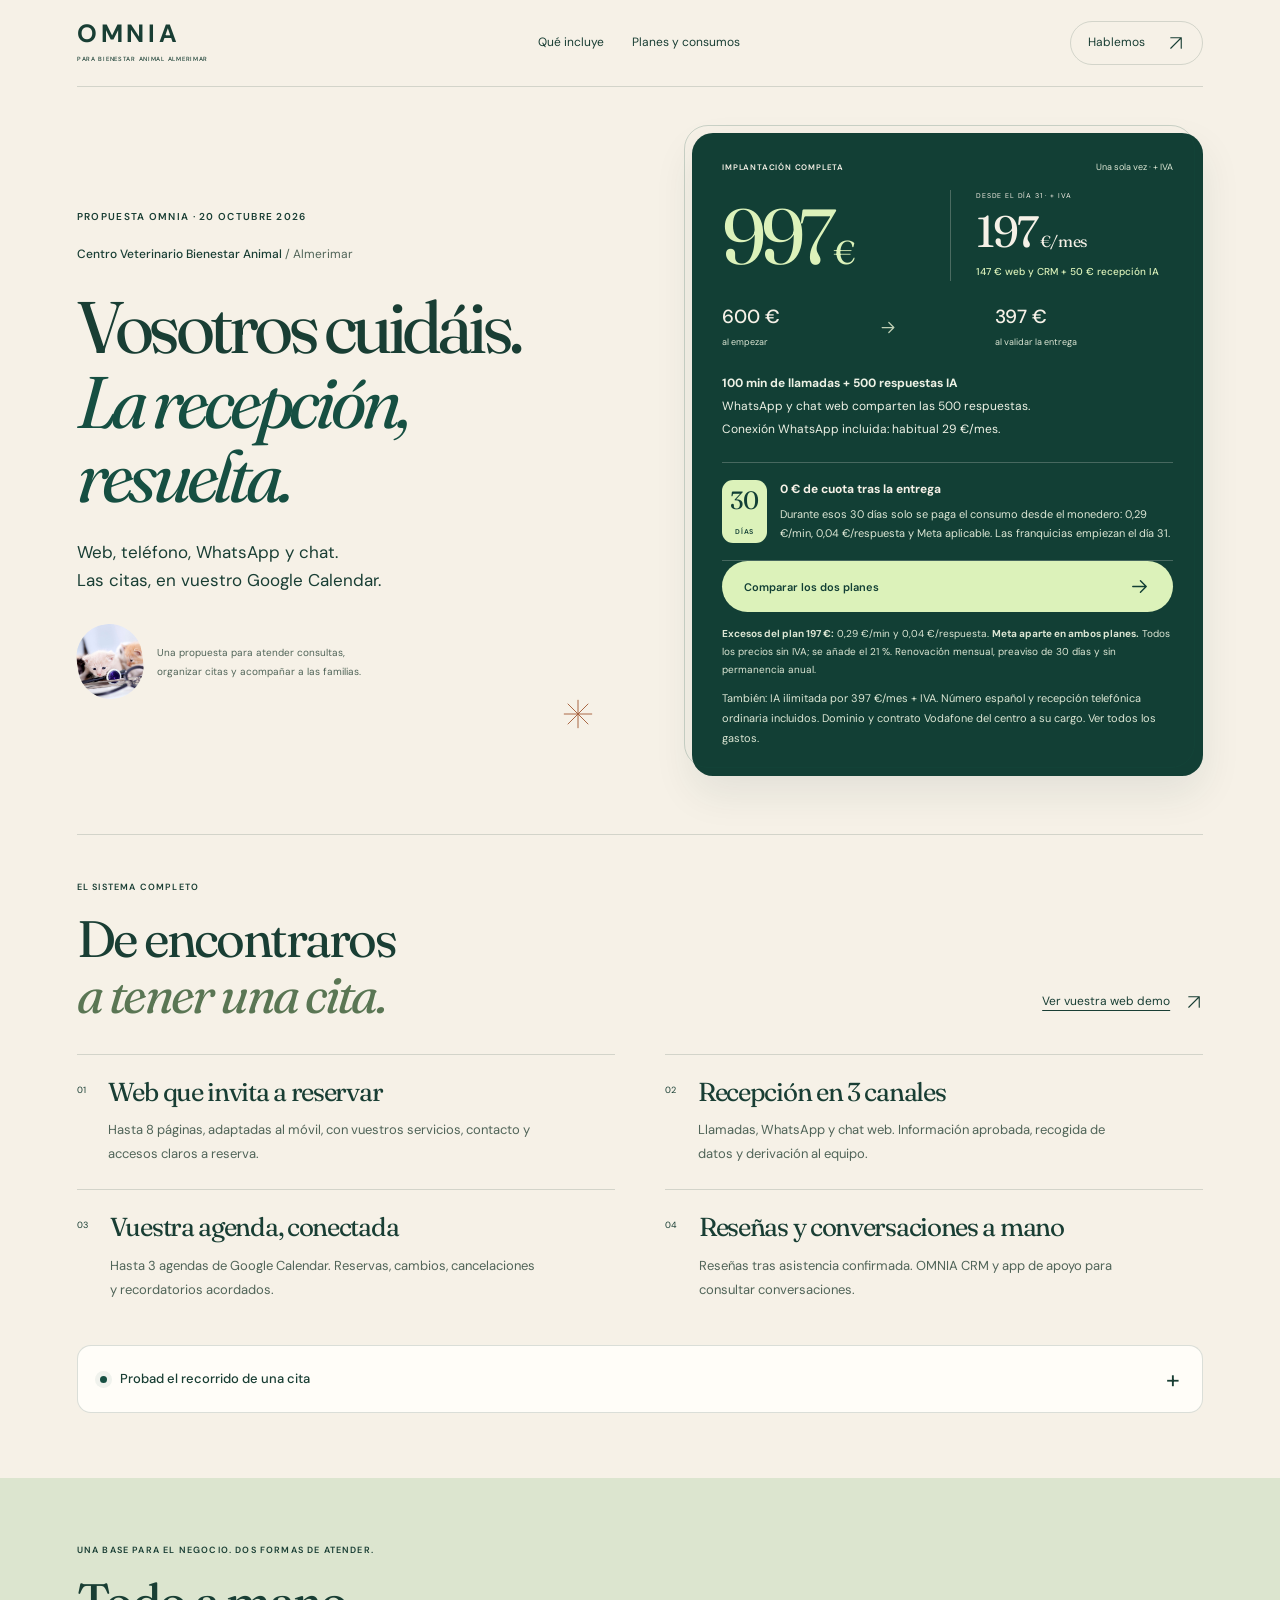
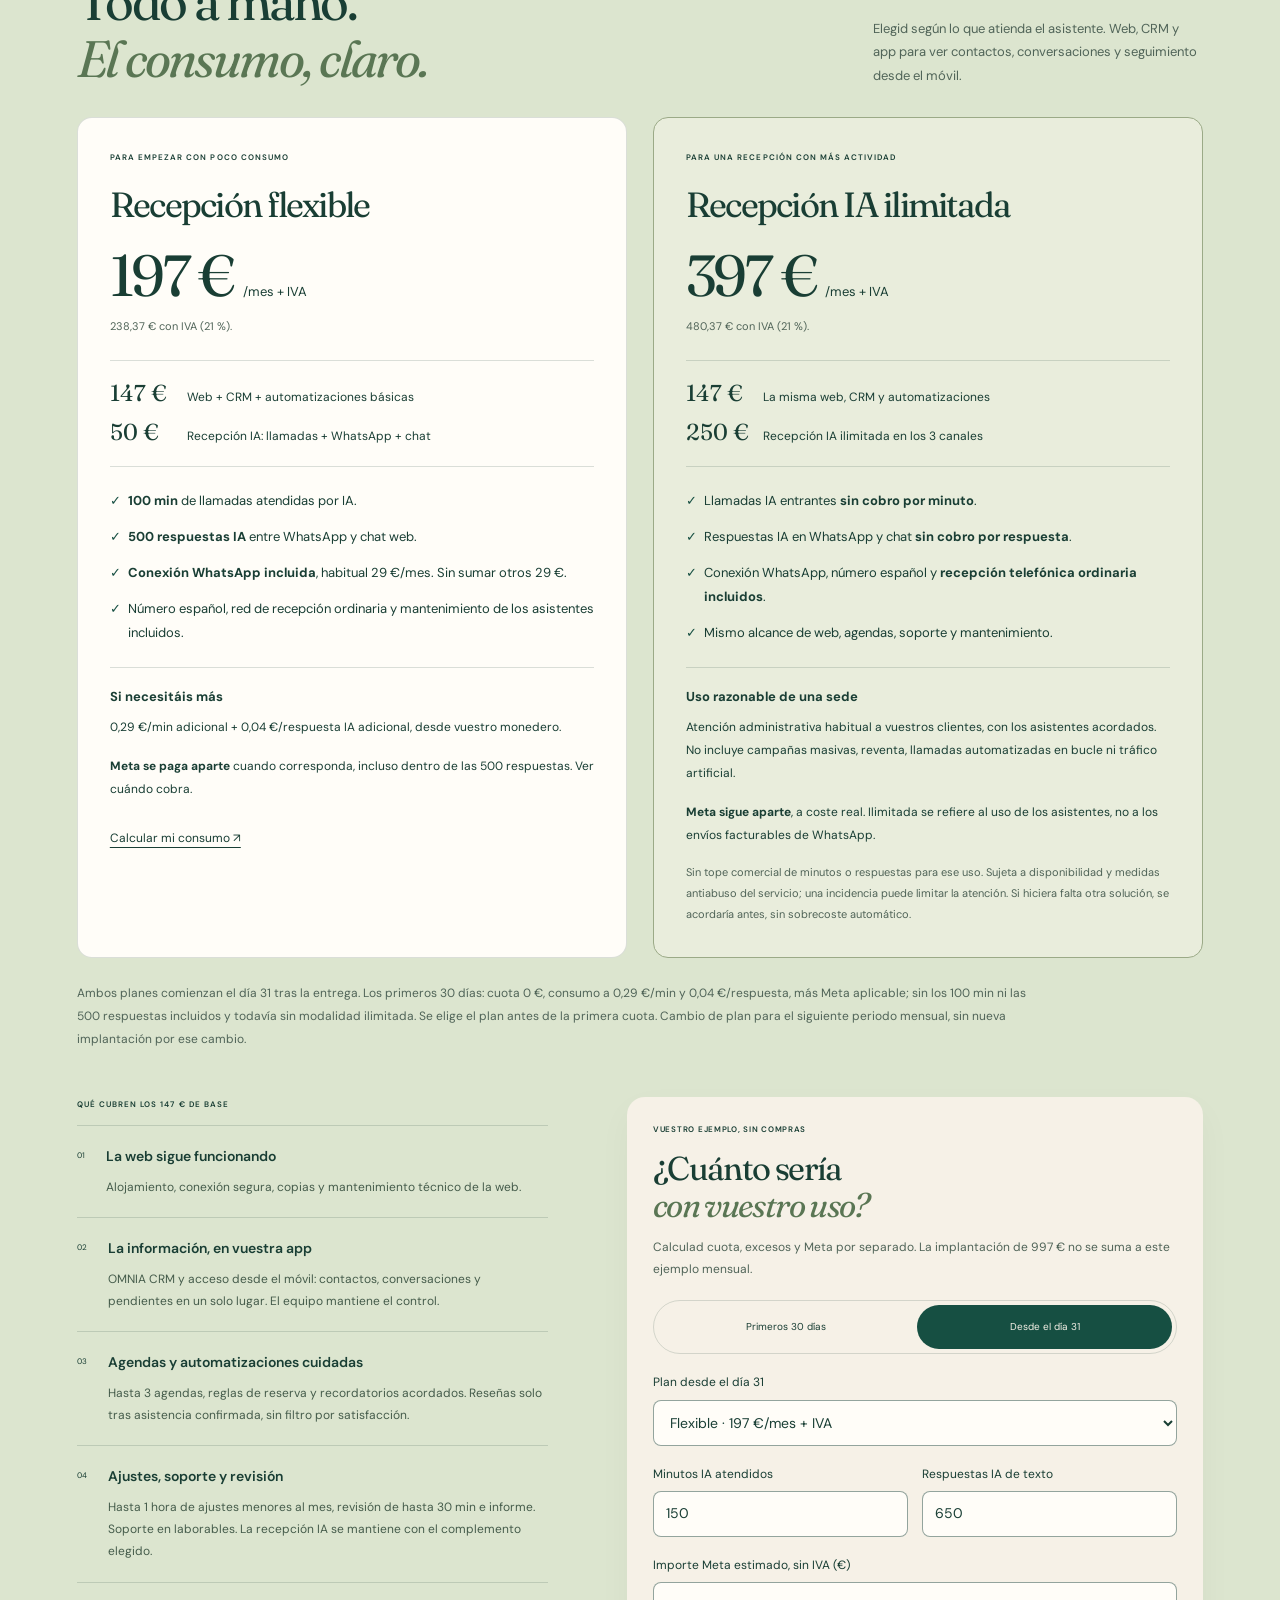
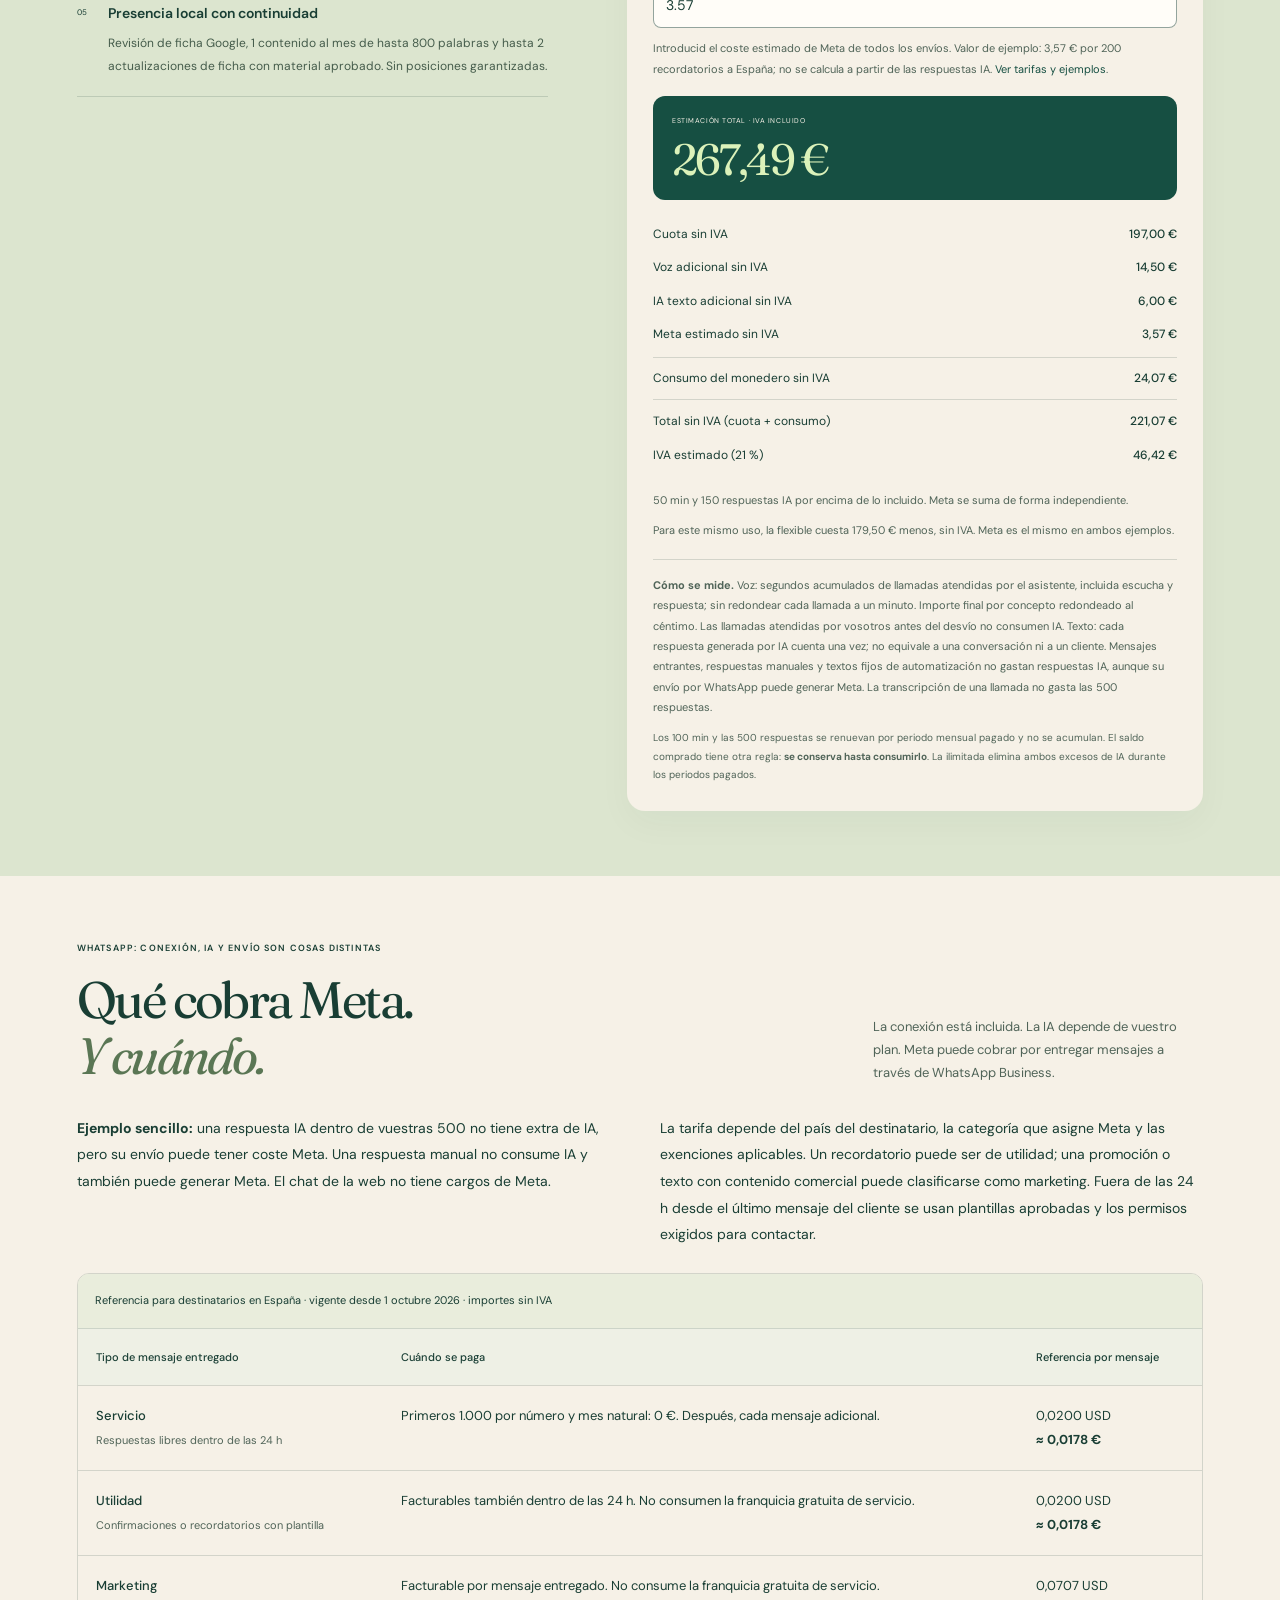
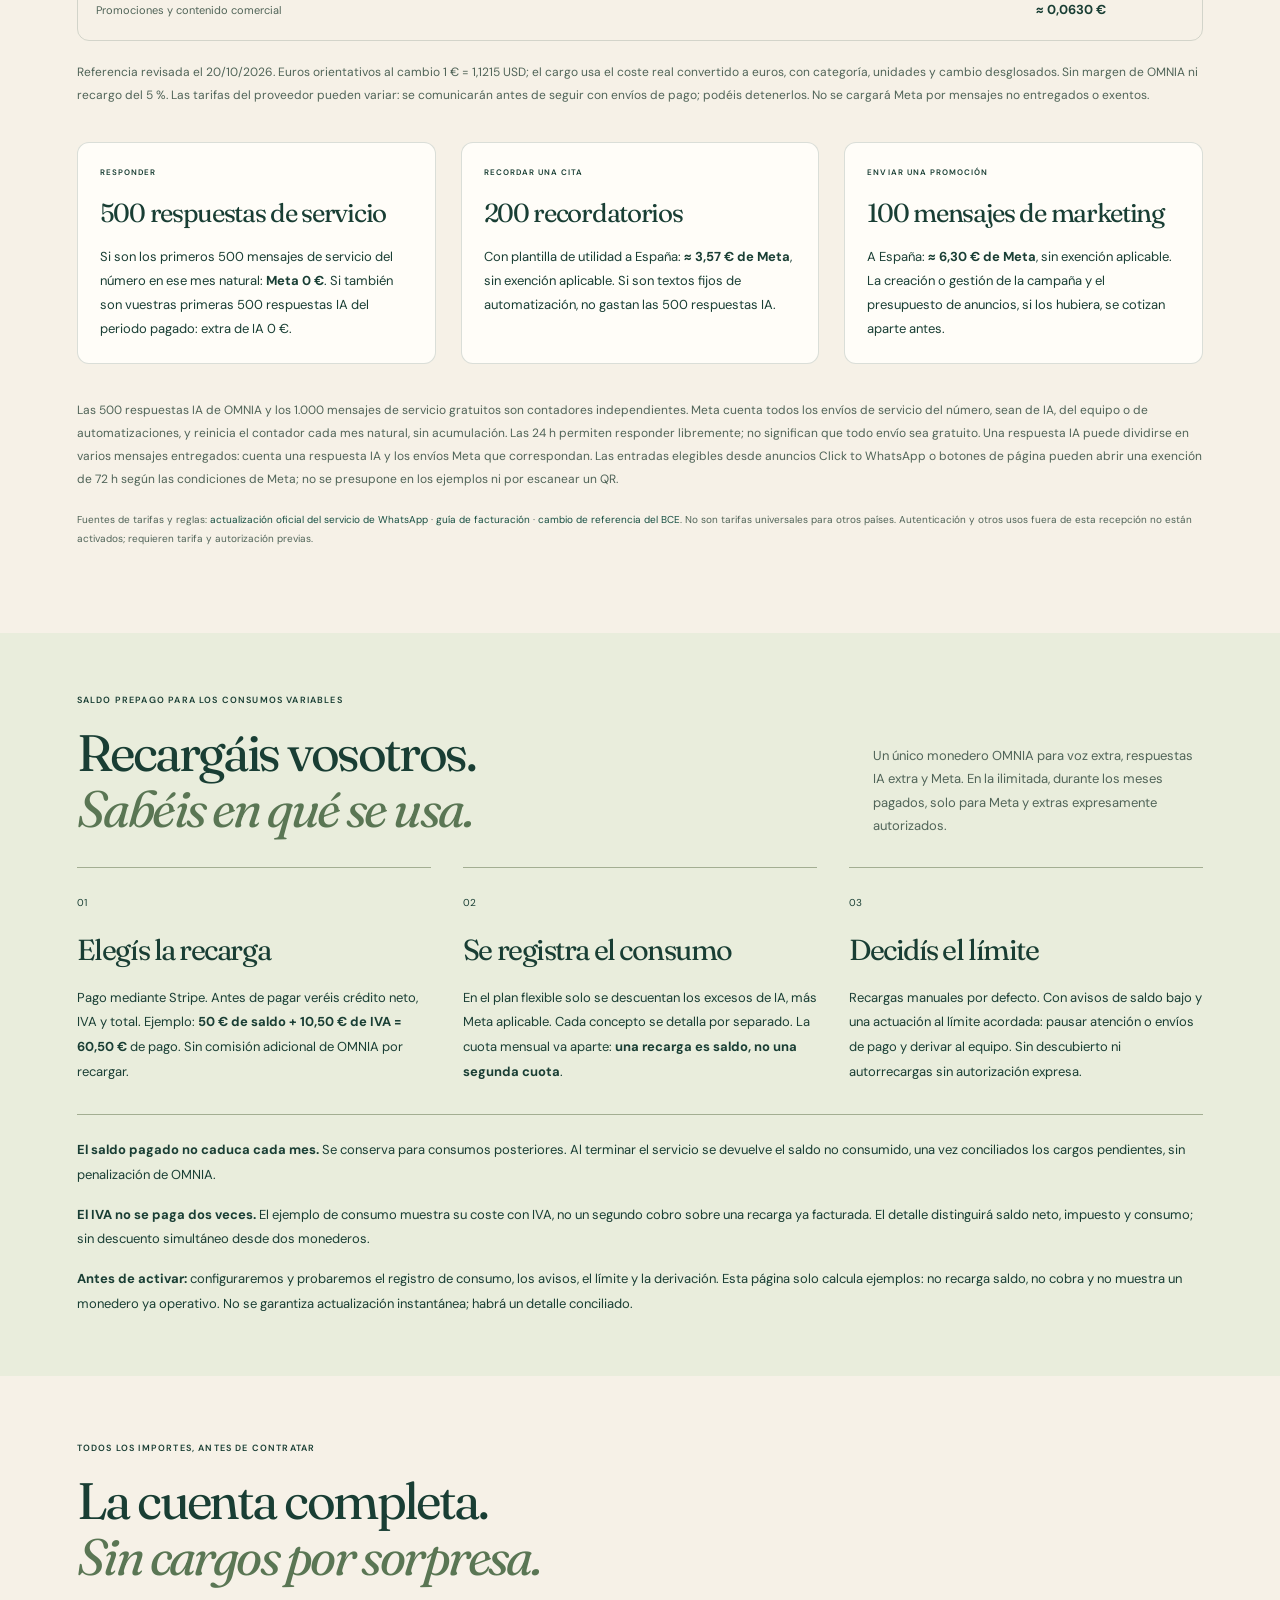
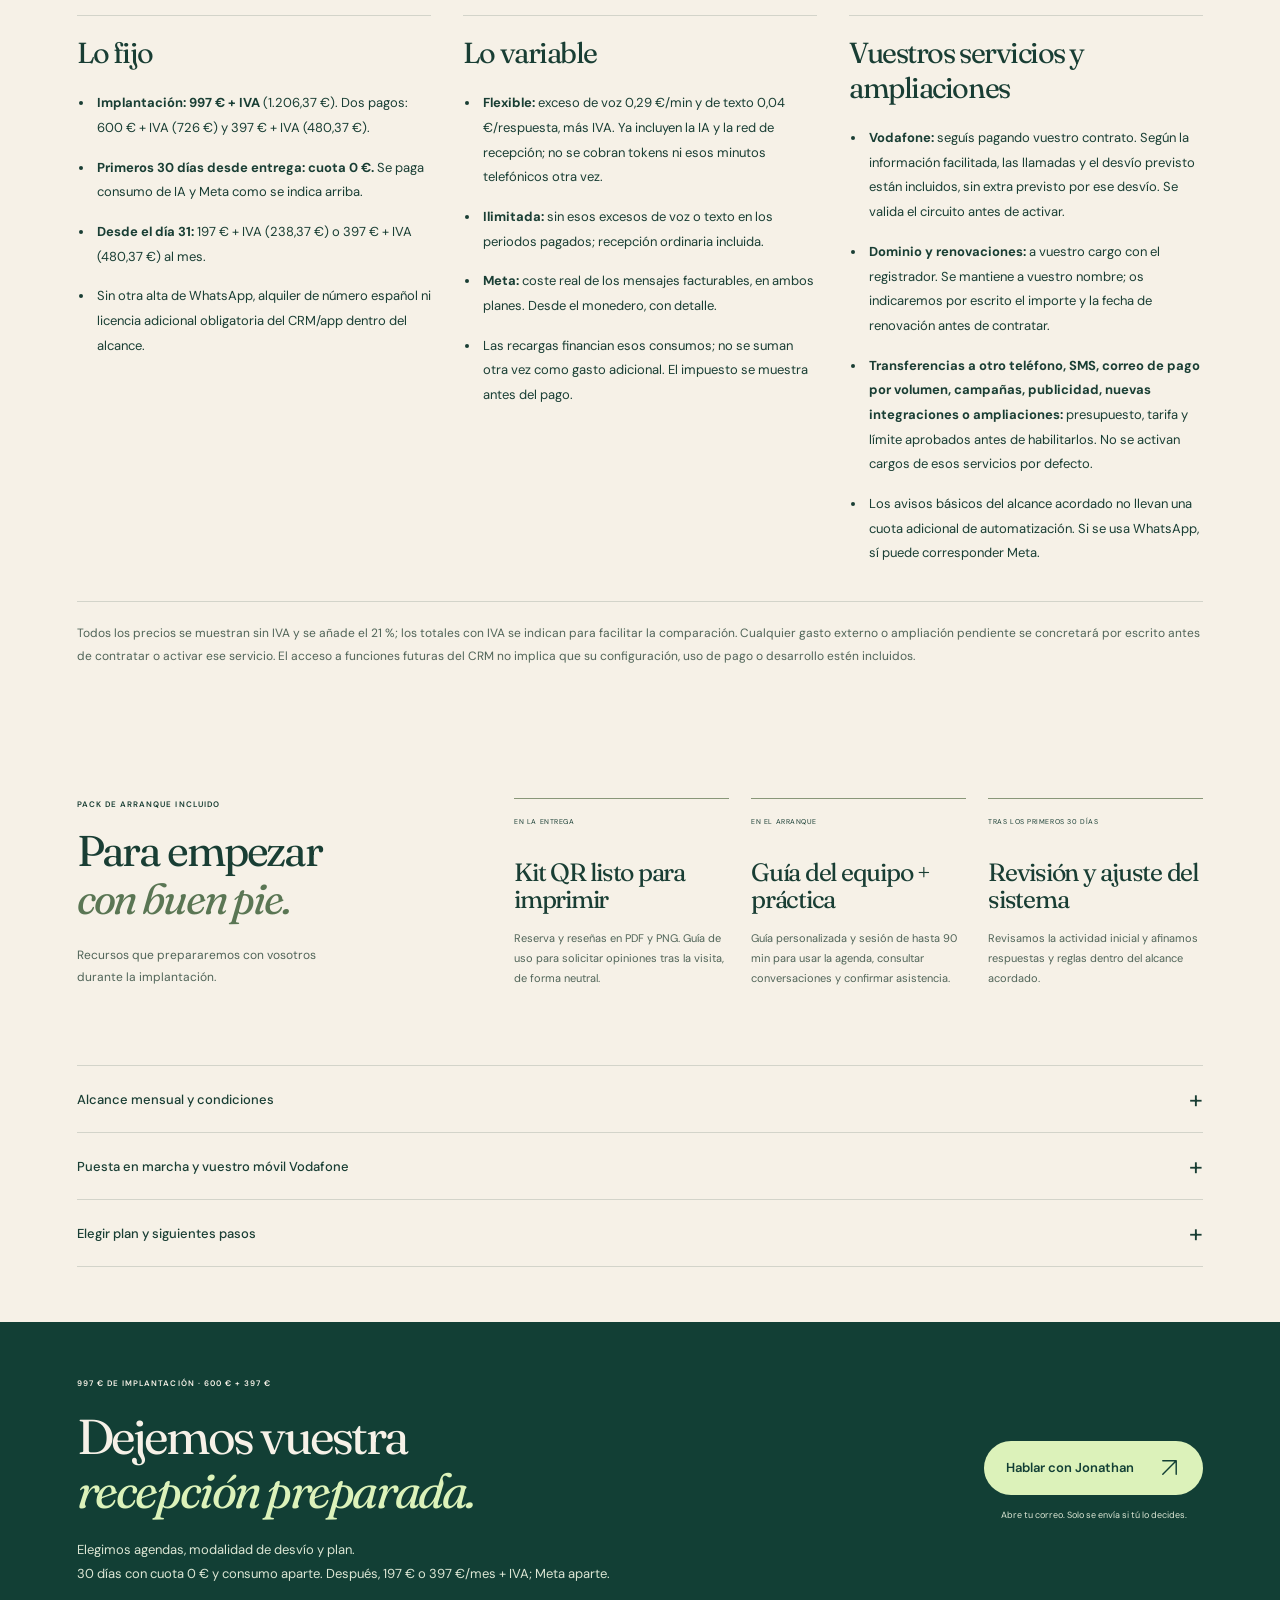
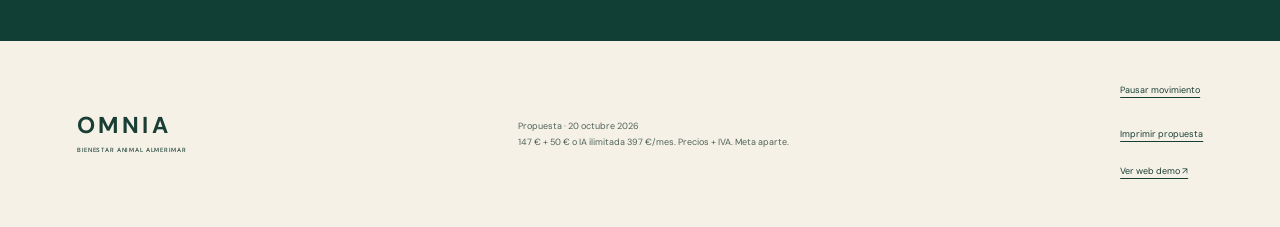
==== commit fe3b1882: "Add modular reception pricing, unlimited plan and transparent usage wallet" ====
--- a/propuesta/index.html
+++ b/propuesta/index.html
@@ -3,14 +3,14 @@
 <head>
 <meta charset="utf-8"><meta name="viewport" content="width=device-width, initial-scale=1">
 <meta name="theme-color" content="#123f35"><meta name="robots" content="noindex,nofollow">
-<meta name="description" content="Propuesta OMNIA para Bienestar Animal: web, recepción y agenda. Implantación 997 €. Primeros 30 días sin mantenimiento; después 197 €/mes con 100 minutos incluidos.">
+<meta name="description" content="Propuesta OMNIA: 147 € de web y CRM + 50 € de recepción IA. 100 min y 500 respuestas incluidos. Opción IA ilimitada por 397 €/mes. Meta aparte. Precios + IVA.">
 <meta property="og:title" content="Vuestra recepción, resuelta · Bienestar Animal × OMNIA">
-<meta property="og:description" content="997 € de implantación: 600 € al empezar y 397 € a la entrega. 30 días sin mantenimiento. Desde el día 31, 197 €/mes con 100 minutos de llamadas incluidos. Sin IVA.">
+<meta property="og:description" content="Implantación 997 €. Plan 197 €/mes con 100 min y 500 respuestas; IA ilimitada 397 €/mes. WhatsApp conectado incluido. Meta aparte. Precios + IVA.">
 <title>Vuestra recepción, resuelta · Bienestar Animal × OMNIA</title>
 <link rel="icon" href="../favicon.svg" type="image/svg+xml">
 <link rel="preconnect" href="https://fonts.googleapis.com"><link rel="preconnect" href="https://fonts.gstatic.com" crossorigin>
 <link href="https://fonts.googleapis.com/css2?family=DM+Sans:wght@400;500;600;700&family=Fraunces:ital,wght@0,400;0,500;0,600;1,400;1,500&display=swap" rel="stylesheet">
-<link rel="stylesheet" href="propuesta.css?v=directa-1"><script src="propuesta.js?v=directa-1" defer></script>
+<link rel="stylesheet" href="propuesta.css?v=monedero-1"><script src="precios.js?v=monedero-1" defer></script><script src="propuesta.js?v=monedero-1" defer></script>
 </head><body>
   <svg class="symbols" aria-hidden="true" xmlns="http://www.w3.org/2000/svg"><defs>
     <symbol id="arrow" viewBox="0 0 24 24"><path d="M5 12h14m-6-6 6 6-6 6"/></symbol>
@@ -24,18 +24,22 @@
   </defs></svg>
 
 <a class="skip" href="#contenido">Saltar al contenido</a>
-<header class="header wrap"><a class="omnia" href="#inicio">OMNIA<span>PARA BIENESTAR ANIMAL ALMERIMAR</span></a><nav aria-label="Propuesta"><a href="#incluye">Qué incluye</a><a href="#bonos">Cuota y llamadas</a></nav><a class="header-cta" href="#arranque">Hablemos <svg class="icon" aria-hidden="true"><use href="#diagonal"/></svg></a></header>
+<header class="header wrap"><a class="omnia" href="#inicio">OMNIA<span>PARA BIENESTAR ANIMAL ALMERIMAR</span></a><nav aria-label="Propuesta"><a href="#incluye">Qué incluye</a><a href="#planes">Planes y consumos</a></nav><a class="header-cta" href="#arranque">Hablemos <svg class="icon" aria-hidden="true"><use href="#diagonal"/></svg></a></header>
 <main id="contenido">
 <section class="hero wrap" id="inicio" aria-labelledby="hero-title">
 <div class="hero-copy"><p class="eyebrow">PROPUESTA OMNIA · 20 OCTUBRE 2026</p><p class="client-name">Centro Veterinario Bienestar Animal <span>/ Almerimar</span></p>
 <h1 id="hero-title">Vosotros cuidáis.<br><em>La recepción,<br>resuelta.</em></h1><p class="hero-lead">Web, teléfono, WhatsApp y chat.<br>Las citas, en vuestro Google Calendar.</p>
 <div class="hero-proof"><div class="pet-image"><img src="../assets/presentacion.jpg" width="1920" height="1080" alt="Gatitos junto a un fonendoscopio"></div><p>Una propuesta para atender consultas,<br>organizar citas y acompañar a las familias.</p><svg class="icon spark" aria-hidden="true"><use href="#spark"/></svg></div></div>
-<div class="offer-card" id="inversion"><div class="offer-top"><span class="eyebrow">IMPLANTACIÓN COMPLETA</span><span class="price-note">Una sola vez</span></div><div class="headline-prices"><p class="setup-price">997<span> €</span></p><div class="monthly-price"><div><span>DESDE EL DÍA 31</span><strong>197<span> €/mes</span></strong></div><p><b>100 min de llamadas IA incluidos</b><br>en cada mes de cuota pagada.</p></div></div><div class="setup-payments"><p><strong>600 €</strong><span>al empezar</span></p><svg class="icon" aria-hidden="true"><use href="#arrow"/></svg><p><strong>397 €</strong><span>al validar la entrega</span></p></div>
-<div class="free-period"><span class="free-badge">30<br><small>DÍAS</small></span><div><strong>0 € de mantenimiento tras la entrega</strong><p>A OMNIA solo pagáis el bono elegido. Los 100 min incluidos empiezan con la cuota, desde el día 31.*</p></div></div>
-
-<a class="button primary" href="#bonos">Ver qué cubre la cuota <svg class="icon" aria-hidden="true"><use href="#arrow"/></svg></a>
-<p class="offer-terms">Todos los precios sin IVA. Renovación mensual. Preaviso de 30 días. Sin permanencia anual.</p>
-<p class="external-note">*Vodafone puede facturar el desvío según vuestro contrato. Número receptor e infraestructura ordinaria incluidos, sin volver a cobrar los minutos del bono. Transferencias extraordinarias: coste a acordar antes.</p></div>
+<div class="offer-card" id="inversion">
+<div class="offer-top"><span class="eyebrow">IMPLANTACIÓN COMPLETA</span><span class="price-note">Una sola vez · + IVA</span></div>
+<div class="headline-prices"><p class="setup-price">997<span> €</span></p><div class="monthly-price"><div><span>DESDE EL DÍA 31 · + IVA</span><strong>197<span> €/mes</span></strong></div><p><b>147 € web y CRM + 50 € recepción IA</b></p></div></div>
+<div class="setup-payments"><p><strong>600 €</strong><span>al empezar</span></p><svg class="icon" aria-hidden="true"><use href="#arrow"/></svg><p><strong>397 €</strong><span>al validar la entrega</span></p></div>
+<p class="hero-allowance"><b>100 min de llamadas + 500 respuestas IA</b><br>WhatsApp y chat web comparten las 500 respuestas.<br>Conexión WhatsApp incluida: habitual 29 €/mes.</p>
+<div class="free-period"><span class="free-badge">30<br><small>DÍAS</small></span><div><strong>0 € de cuota tras la entrega</strong><p>Durante esos 30 días solo se paga el consumo desde el monedero: 0,29 €/min, 0,04 €/respuesta y Meta aplicable. Las franquicias empiezan el día 31.</p></div></div>
+<a class="button primary" href="#planes">Comparar los dos planes <svg class="icon" aria-hidden="true"><use href="#arrow"/></svg></a>
+<p class="offer-terms"><b>Excesos del plan 197 €:</b> 0,29 €/min y 0,04 €/respuesta. <b>Meta aparte en ambos planes.</b> Todos los precios sin IVA; se añade el 21 %. Renovación mensual, preaviso de 30 días y sin permanencia anual.</p>
+<p class="external-note">También: <a href="#ilimitada">IA ilimitada por 397 €/mes + IVA</a>. Número español y recepción telefónica ordinaria incluidos. Dominio y contrato Vodafone del centro a su cargo. Ver <a href="#gastos">todos los gastos</a>.</p>
+</div>
 </section>
 <section class="included wrap" id="incluye" aria-labelledby="included-title"><div class="section-heading"><div><p class="eyebrow">EL SISTEMA COMPLETO</p><h2 id="included-title">De encontraros<br><em>a tener una cita.</em></h2></div><a class="text-link" href="../" target="_blank" rel="noopener noreferrer">Ver vuestra web demo <svg class="icon" aria-hidden="true"><use href="#diagonal"/></svg></a></div>
 <div class="deliverables"><article class="reveal"><span>01</span><div><h3>Web que invita a reservar</h3><p>Hasta 8 páginas, adaptadas al móvil, con vuestros servicios, contacto y accesos claros a reserva.</p></div></article><article class="reveal"><span>02</span><div><h3>Recepción en 3 canales</h3><p>Llamadas, WhatsApp y chat web. Información aprobada, recogida de datos y derivación al equipo.</p></div></article><article class="reveal"><span>03</span><div><h3>Vuestra agenda, conectada</h3><p>Hasta 3 agendas de Google Calendar. Reservas, cambios, cancelaciones y recordatorios acordados.</p></div></article><article class="reveal"><span>04</span><div><h3>Reseñas y conversaciones a mano</h3><p>Reseñas tras asistencia confirmada. OMNIA CRM y app de apoyo para consultar conversaciones.</p></div></article></div>
@@ -50,21 +54,60 @@
         </div>
 
 <p class="experience-foot">Recepción administrativa: sin diagnóstico, recetas ni decisiones clínicas. Las urgencias se derivan según el circuito del centro.</p></div></details></section>
-<section class="service-section" id="bonos" aria-labelledby="service-title"><div class="wrap"><div class="section-heading"><div><p class="eyebrow">QUÉ PAGÁIS CADA MES Y POR QUÉ</p><h2 id="service-title">197 €/mes.<br><em>El sistema, acompañado.</em></h2></div><p>Primera cuota al completar los 30 días desde la entrega. Incluye <b>100 minutos de llamadas IA</b> en cada periodo mensual pagado.</p></div>
-<div class="service-grid"><ol class="maintenance-list"><li><span>01</span><div><b>La web sigue funcionando</b><p>Alojamiento, conexión segura, copias y mantenimiento técnico.</p></div></li><li><span>02</span><div><b>La recepción se mantiene al día</b><p>Asistentes actualizados, WhatsApp ordinario y chat web, ajustes y soporte.</p></div></li><li><span>03</span><div><b>Las agendas se supervisan</b><p>Revisión de conexiones, reglas de reserva y recordatorios acordados.</p></div></li><li><span>04</span><div><b>Las reseñas se gestionan con criterio</b><p>Solo tras visita confirmada, sin incentivos ni filtro por satisfacción.</p></div></li><li><span>05</span><div><b>La presencia local se trabaja</b><p>Ficha de Google, contenido de servicio y seguimiento en Almerimar y El Ejido.</p></div></li></ol>
-<div class="call-planner"><div class="planner-heading"><span class="eyebrow">LLAMADAS / AMPLIACIÓN A VUESTRO RITMO</span><h3>Más minutos,<br><em>cuando los necesitéis.</em></h3><p>Bonos de atención entrante del agente. En los meses de cuota se suman a los 100 min incluidos.</p></div>
-<div class="bonus-table" aria-label="Tarifas de bonos de llamadas"><div><b>100 min</b><strong>49 €</strong></div><div><b>250 min</b><strong>99 €</strong></div><div><b>500 min</b><strong>179 €</strong></div><div><b>750 min</b><strong>249 €</strong></div></div>
-<p class="bonus-rule"><b>Sin acumulación entre periodos mensuales.</b> Avisamos antes del límite; elegís ampliar o mantener la recepción humana. Sin recargas ni cobros sin autorización. Estos controles se configuran al implantar.</p>
-<div class="billing-interactive interactive-only"><div class="period-switch" role="group" aria-label="Periodo del ejemplo de cuota"><button type="button" data-period="initial" aria-pressed="false">Primeros 30 días</button><button type="button" data-period="paid" class="active" aria-pressed="true">Desde el día 31</button></div><label class="bundle-label" for="call-bundle">Calculad vuestro ejemplo · no realiza compras<select id="call-bundle"><option value="0">Solo los 100 min incluidos</option><option value="100">+ 100 min · 49 €</option><option value="250">+ 250 min · 99 €</option><option value="500">+ 500 min · 179 €</option><option value="750">+ 750 min · 249 €</option></select></label><div class="billing-result" aria-live="polite"><div><span id="billing-label">CUOTA + BONO · SIN IVA</span><strong id="billing-total">197 €</strong></div><div><b id="billing-minutes">100 min</b><span id="billing-detail">100 incluidos + 0 adicionales</span></div></div><p class="billing-explanation" id="billing-explanation">197 € de cuota, con 100 minutos. No hay que comprar otro bono para disponer de esos 100 minutos.</p><p class="call-equivalent" id="call-equivalent">Equivale aproximadamente a 33 llamadas de 3 minutos. Ejemplo, no garantía.</p></div>
-<p class="print-only">Primeros 30 días: un bono de 250 min cuesta 99 €, sin cuota ni 100 min base. Desde el día 31: 197 € + 99 € = 296 € para 350 min. Bonos sin acumulación.</p><noscript><p class="billing-static">Desde el día 31: 197 € incluye 100 min. Con un bono de 250 min por 99 €: <b>296 € para 350 min</b>. Primeros 30 días: ese bono cuesta <b>99 € para 250 min</b>, sin cuota ni 100 min base.</p></noscript>
-<p class="minutes-note">Se cuenta el tiempo de llamadas <b>atendidas por el agente</b>, incluida escucha y respuesta. Las que atendéis antes del desvío no consumen bono. El redondeo se detallará antes de activar. No son minutos de trabajo ahorrados.</p>
-<p class="external-note">WhatsApp ordinario, receptor español e infraestructura incluidos. Vodafone factura su desvío por separado según contrato. Campañas masivas, transferencias extraordinarias y otros extras se cotizan y autorizan antes.</p></div></div></div></section>
+<section class="service-section" id="planes" aria-labelledby="service-title"><div class="wrap">
+<div class="section-heading"><div><p class="eyebrow">UNA BASE PARA EL NEGOCIO. DOS FORMAS DE ATENDER.</p><h2 id="service-title">Todo a mano.<br><em>El consumo, claro.</em></h2></div><p>Elegid según lo que atienda el asistente. Web, CRM y app para ver contactos, conversaciones y seguimiento desde el móvil.</p></div>
+<div class="plan-comparison">
+<article class="plan-card" aria-labelledby="standard-title"><span class="eyebrow">PARA EMPEZAR CON POCO CONSUMO</span><h3 id="standard-title">Recepción flexible</h3><p class="plan-price">197 €<span>/mes + IVA</span></p><p class="plan-tax">238,37 € con IVA (21 %).</p><div class="price-breakdown"><p><b>147 €</b><span>Web + CRM + automatizaciones básicas</span></p><p><b>50 €</b><span>Recepción IA: llamadas + WhatsApp + chat</span></p></div><ul class="plan-features"><li><b>100 min</b> de llamadas atendidas por IA.</li><li><b>500 respuestas IA</b> entre WhatsApp y chat web.</li><li><b>Conexión WhatsApp incluida</b>, habitual 29 €/mes. Sin sumar otros 29 €.</li><li>Número español, red de recepción ordinaria y mantenimiento de los asistentes incluidos.</li></ul><div class="plan-overage"><b>Si necesitáis más</b><p>0,29 €/min adicional + 0,04 €/respuesta IA adicional, desde vuestro monedero.</p></div><p class="plan-meta"><b>Meta se paga aparte</b> cuando corresponda, incluso dentro de las 500 respuestas. <a href="#meta">Ver cuándo cobra</a>.</p><a class="text-link" href="#calculadora">Calcular mi consumo ↗</a></article>
+<article class="plan-card unlimited-card" id="ilimitada" aria-labelledby="unlimited-title"><span class="eyebrow">PARA UNA RECEPCIÓN CON MÁS ACTIVIDAD</span><h3 id="unlimited-title">Recepción IA ilimitada</h3><p class="plan-price">397 €<span>/mes + IVA</span></p><p class="plan-tax">480,37 € con IVA (21 %).</p><div class="price-breakdown"><p><b>147 €</b><span>La misma web, CRM y automatizaciones</span></p><p><b>250 €</b><span>Recepción IA ilimitada en los 3 canales</span></p></div><ul class="plan-features"><li>Llamadas IA entrantes <b>sin cobro por minuto</b>.</li><li>Respuestas IA en WhatsApp y chat <b>sin cobro por respuesta</b>.</li><li>Conexión WhatsApp, número español y <b>recepción telefónica ordinaria incluidos</b>.</li><li>Mismo alcance de web, agendas, soporte y mantenimiento.</li></ul><div class="plan-overage"><b>Uso razonable de una sede</b><p>Atención administrativa habitual a vuestros clientes, con los asistentes acordados. No incluye campañas masivas, reventa, llamadas automatizadas en bucle ni tráfico artificial.</p></div><p class="plan-meta"><b>Meta sigue aparte</b>, a coste real. Ilimitada se refiere al uso de los asistentes, no a los envíos facturables de WhatsApp.</p><p class="plan-small">Sin tope comercial de minutos o respuestas para ese uso. Sujeta a disponibilidad y medidas antiabuso del servicio; una incidencia puede limitar la atención. Si hiciera falta otra solución, se acordaría antes, sin sobrecoste automático.</p></article>
+</div>
+<p class="shared-plan-note">Ambos planes comienzan el día 31 tras la entrega. Los primeros 30 días: cuota 0 €, consumo a 0,29 €/min y 0,04 €/respuesta, más Meta aplicable; sin los 100 min ni las 500 respuestas incluidos y todavía sin modalidad ilimitada. Se elige el plan antes de la primera cuota. Cambio de plan para el siguiente periodo mensual, sin nueva implantación por ese cambio.</p>
+<div class="service-grid">
+<div><p class="eyebrow maintenance-caption">QUÉ CUBREN LOS 147 € DE BASE</p><ol class="maintenance-list">
+<li><span>01</span><div><b>La web sigue funcionando</b><p>Alojamiento, conexión segura, copias y mantenimiento técnico de la web.</p></div></li>
+<li><span>02</span><div><b>La información, en vuestra app</b><p>OMNIA CRM y acceso desde el móvil: contactos, conversaciones y pendientes en un solo lugar. El equipo mantiene el control.</p></div></li>
+<li><span>03</span><div><b>Agendas y automatizaciones cuidadas</b><p>Hasta 3 agendas, reglas de reserva y recordatorios acordados. Reseñas solo tras asistencia confirmada, sin filtro por satisfacción.</p></div></li>
+<li><span>04</span><div><b>Ajustes, soporte y revisión</b><p>Hasta 1 hora de ajustes menores al mes, revisión de hasta 30 min e informe. Soporte en laborables. La recepción IA se mantiene con el complemento elegido.</p></div></li>
+<li><span>05</span><div><b>Presencia local con continuidad</b><p>Revisión de ficha Google, 1 contenido al mes de hasta 800 palabras y hasta 2 actualizaciones de ficha con material aprobado. Sin posiciones garantizadas.</p></div></li></ol></div>
+<div class="call-planner" id="calculadora"><div class="planner-heading"><span class="eyebrow">VUESTRO EJEMPLO, SIN COMPRAS</span><h3>¿Cuánto sería<br><em>con vuestro uso?</em></h3><p>Calculad cuota, excesos y Meta por separado. La implantación de 997 € no se suma a este ejemplo mensual.</p></div>
+<div class="billing-interactive interactive-only">
+<div class="period-switch" role="group" aria-label="Periodo del ejemplo"><button type="button" data-period="initial" aria-pressed="false">Primeros 30 días</button><button type="button" data-period="paid" class="active" aria-pressed="true">Desde el día 31</button></div>
+<label class="usage-label" for="billing-plan">Plan desde el día 31<select id="billing-plan"><option value="standard">Flexible · 197 €/mes + IVA</option><option value="unlimited">IA ilimitada · 397 €/mes + IVA</option></select></label>
+<div class="usage-inputs"><label class="usage-label" for="voice-minutes">Minutos IA atendidos<input id="voice-minutes" type="number" required min="0" step="0.01" value="150" inputmode="decimal"></label><label class="usage-label" for="ai-replies">Respuestas IA de texto<input id="ai-replies" type="number" required min="0" step="1" value="650" inputmode="numeric"></label></div>
+<label class="usage-label" for="meta-estimate">Importe Meta estimado, sin IVA (€)<input id="meta-estimate" type="number" required min="0" step="0.01" value="3.57" inputmode="decimal" aria-describedby="meta-input-help"></label><p class="input-help" id="meta-input-help">Introducid el coste estimado de Meta de todos los envíos. Valor de ejemplo: 3,57 € por 200 recordatorios a España; no se calcula a partir de las respuestas IA. <a href="#meta">Ver tarifas y ejemplos</a>.</p>
+<div class="billing-result" aria-live="polite"><div><span>ESTIMACIÓN TOTAL · IVA INCLUIDO</span><strong id="billing-total">267,49 €</strong></div></div>
+<dl class="billing-lines"><div><dt>Cuota sin IVA</dt><dd id="billing-fee">197,00 €</dd></div><div><dt>Voz adicional sin IVA</dt><dd id="billing-voice">14,50 €</dd></div><div><dt>IA texto adicional sin IVA</dt><dd id="billing-replies">6,00 €</dd></div><div><dt>Meta estimado sin IVA</dt><dd id="billing-meta">3,57 €</dd></div><div class="wallet-line"><dt>Consumo del monedero sin IVA</dt><dd id="billing-wallet">24,07 €</dd></div><div><dt>Total sin IVA (cuota + consumo)</dt><dd id="billing-net">221,07 €</dd></div><div><dt>IVA estimado (21 %)</dt><dd id="billing-vat">46,42 €</dd></div></dl>
+<p class="billing-explanation" id="billing-explanation" aria-live="polite">50 min y 150 respuestas IA por encima de lo incluido.</p><p class="input-help" id="plan-comparison" aria-live="polite">Con este consumo, la flexible tiene menor coste.</p>
+</div>
+<p class="static-example"><b>Ejemplo desde el día 31:</b> 150 min + 650 respuestas IA + 3,57 € de Meta = 197 € de cuota + 14,50 € de voz + 6 € de texto + 3,57 € de Meta. <b>221,07 € sin IVA; 267,49 € con IVA.</b> La ilimitada para ese mismo uso: 397 € + 3,57 € de Meta = 400,57 € sin IVA; 484,69 € con IVA. Ejemplos, no previsión de consumo.</p>
+<p class="minutes-note"><b>Cómo se mide.</b> Voz: segundos acumulados de llamadas atendidas por el asistente, incluida escucha y respuesta; sin redondear cada llamada a un minuto. Importe final por concepto redondeado al céntimo. Las llamadas atendidas por vosotros antes del desvío no consumen IA. Texto: cada respuesta generada por IA cuenta una vez; no equivale a una conversación ni a un cliente. Mensajes entrantes, respuestas manuales y textos fijos de automatización no gastan respuestas IA, aunque su envío por WhatsApp puede generar Meta. La transcripción de una llamada no gasta las 500 respuestas.</p>
+<p class="external-note">Los 100 min y las 500 respuestas se renuevan por periodo mensual pagado y no se acumulan. El saldo comprado tiene otra regla: <b>se conserva hasta consumirlo</b>. La ilimitada elimina ambos excesos de IA durante los periodos pagados.</p>
+</div></div></div></section>
+<section class="meta-section wrap" id="meta" aria-labelledby="meta-title">
+<div class="section-heading"><div><p class="eyebrow">WHATSAPP: CONEXIÓN, IA Y ENVÍO SON COSAS DISTINTAS</p><h2 id="meta-title">Qué cobra Meta.<br><em>Y cuándo.</em></h2></div><p>La conexión está incluida. La IA depende de vuestro plan. Meta puede cobrar por entregar mensajes a través de WhatsApp Business.</p></div>
+<div class="meta-intro"><p><b>Ejemplo sencillo:</b> una respuesta IA dentro de vuestras 500 no tiene extra de IA, pero su envío puede tener coste Meta. Una respuesta manual no consume IA y también puede generar Meta. El chat de la web no tiene cargos de Meta.</p><p>La tarifa depende del país del destinatario, la categoría que asigne Meta y las exenciones aplicables. Un recordatorio puede ser de utilidad; una promoción o texto con contenido comercial puede clasificarse como marketing. Fuera de las 24 h desde el último mensaje del cliente se usan plantillas aprobadas y los permisos exigidos para contactar.</p></div>
+<div class="meta-table-wrap"><table class="meta-table"><caption>Referencia para destinatarios en España · vigente desde 1 octubre 2026 · importes sin IVA</caption><thead><tr><th scope="col">Tipo de mensaje entregado</th><th scope="col">Cuándo se paga</th><th scope="col">Referencia por mensaje</th></tr></thead><tbody><tr><th scope="row">Servicio<br><small>Respuestas libres dentro de las 24 h</small></th><td>Primeros 1.000 por número y mes natural: 0 €. Después, cada mensaje adicional.</td><td>0,0200 USD<br><b>≈ 0,0178 €</b></td></tr><tr><th scope="row">Utilidad<br><small>Confirmaciones o recordatorios con plantilla</small></th><td>Facturables también dentro de las 24 h. No consumen la franquicia gratuita de servicio.</td><td>0,0200 USD<br><b>≈ 0,0178 €</b></td></tr><tr><th scope="row">Marketing<br><small>Promociones y contenido comercial</small></th><td>Facturable por mensaje entregado. No consume la franquicia gratuita de servicio.</td><td>0,0707 USD<br><b>≈ 0,0630 €</b></td></tr></tbody></table></div>
+<p class="meta-footnote">Referencia revisada el 20/10/2026. Euros orientativos al cambio 1 € = 1,1215 USD; el cargo usa el coste real convertido a euros, con categoría, unidades y cambio desglosados. Sin margen de OMNIA ni recargo del 5 %. Las tarifas del proveedor pueden variar: se comunicarán antes de seguir con envíos de pago; podéis detenerlos. No se cargará Meta por mensajes no entregados o exentos.</p>
+<div class="meta-examples"><article><span class="eyebrow">RESPONDER</span><h3>500 respuestas de servicio</h3><p>Si son los primeros 500 mensajes de servicio del número en ese mes natural: <b>Meta 0 €</b>. Si también son vuestras primeras 500 respuestas IA del periodo pagado: extra de IA 0 €.</p></article><article><span class="eyebrow">RECORDAR UNA CITA</span><h3>200 recordatorios</h3><p>Con plantilla de utilidad a España: <b>≈ 3,57 € de Meta</b>, sin exención aplicable. Si son textos fijos de automatización, no gastan las 500 respuestas IA.</p></article><article><span class="eyebrow">ENVIAR UNA PROMOCIÓN</span><h3>100 mensajes de marketing</h3><p>A España: <b>≈ 6,30 € de Meta</b>, sin exención aplicable. La creación o gestión de la campaña y el presupuesto de anuncios, si los hubiera, se cotizan aparte antes.</p></article></div>
+<p class="meta-footnote">Las 500 respuestas IA de OMNIA y los 1.000 mensajes de servicio gratuitos son contadores independientes. Meta cuenta todos los envíos de servicio del número, sean de IA, del equipo o de automatizaciones, y reinicia el contador cada mes natural, sin acumulación. Las 24 h permiten responder libremente; no significan que todo envío sea gratuito. Una respuesta IA puede dividirse en varios mensajes entregados: cuenta una respuesta IA y los envíos Meta que correspondan. Las entradas elegibles desde anuncios Click to WhatsApp o botones de página pueden abrir una exención de 72 h según las condiciones de Meta; no se presupone en los ejemplos ni por escanear un QR.</p>
+<p class="source-note">Fuentes de tarifas y reglas: <a href="https://ideas.gohighlevel.com/changelog/removing-the-5-processing-fee-and-meta-pricing-changes-from-1-october" target="_blank" rel="noopener noreferrer">actualización oficial del servicio de WhatsApp</a> · <a href="https://help.gohighlevel.com/support/solutions/articles/155000001428-whatsapp-pricing-billing-and-rebilling-guide" target="_blank" rel="noopener noreferrer">guía de facturación</a> · <a href="https://www.ecb.europa.eu/stats/policy_and_exchange_rates/euro_reference_exchange_rates/html/eurofxref-graph-usd.en.html" target="_blank" rel="noopener noreferrer">cambio de referencia del BCE</a>. No son tarifas universales para otros países. Autenticación y otros usos fuera de esta recepción no están activados; requieren tarifa y autorización previas.</p>
+</section>
+<section class="wallet-section" id="monedero" aria-labelledby="wallet-title"><div class="wrap">
+<div class="section-heading"><div><p class="eyebrow">SALDO PREPAGO PARA LOS CONSUMOS VARIABLES</p><h2 id="wallet-title">Recargáis vosotros.<br><em>Sabéis en qué se usa.</em></h2></div><p>Un único monedero OMNIA para voz extra, respuestas IA extra y Meta. En la ilimitada, durante los meses pagados, solo para Meta y extras expresamente autorizados.</p></div>
+<ol class="wallet-steps"><li><span>01</span><h3>Elegís la recarga</h3><p>Pago mediante Stripe. Antes de pagar veréis crédito neto, IVA y total. Ejemplo: <b>50 € de saldo + 10,50 € de IVA = 60,50 €</b> de pago. Sin comisión adicional de OMNIA por recargar.</p></li><li><span>02</span><h3>Se registra el consumo</h3><p>En el plan flexible solo se descuentan los excesos de IA, más Meta aplicable. Cada concepto se detalla por separado. La cuota mensual va aparte: <b>una recarga es saldo, no una segunda cuota</b>.</p></li><li><span>03</span><h3>Decidís el límite</h3><p>Recargas manuales por defecto. Con avisos de saldo bajo y una actuación al límite acordada: pausar atención o envíos de pago y derivar al equipo. Sin descubierto ni autorrecargas sin autorización expresa.</p></li></ol>
+<div class="wallet-rules"><p><b>El saldo pagado no caduca cada mes.</b> Se conserva para consumos posteriores. Al terminar el servicio se devuelve el saldo no consumido, una vez conciliados los cargos pendientes, sin penalización de OMNIA.</p><p><b>El IVA no se paga dos veces.</b> El ejemplo de consumo muestra su coste con IVA, no un segundo cobro sobre una recarga ya facturada. El detalle distinguirá saldo neto, impuesto y consumo; sin descuento simultáneo desde dos monederos.</p><p><b>Antes de activar:</b> configuraremos y probaremos el registro de consumo, los avisos, el límite y la derivación. Esta página solo calcula ejemplos: no recarga saldo, no cobra y no muestra un monedero ya operativo. No se garantiza actualización instantánea; habrá un detalle conciliado.</p></div>
+</div></section>
+<section class="expenses-section wrap" id="gastos" aria-labelledby="expenses-title"><div class="section-heading"><div><p class="eyebrow">TODOS LOS IMPORTES, ANTES DE CONTRATAR</p><h2 id="expenses-title">La cuenta completa.<br><em>Sin cargos por sorpresa.</em></h2></div></div>
+<div class="expense-grid"><article><h3>Lo fijo</h3><ul><li><b>Implantación: 997 € + IVA</b> (1.206,37 €). Dos pagos: 600 € + IVA (726 €) y 397 € + IVA (480,37 €).</li><li><b>Primeros 30 días desde entrega: cuota 0 €.</b> Se paga consumo de IA y Meta como se indica arriba.</li><li><b>Desde el día 31:</b> 197 € + IVA (238,37 €) o 397 € + IVA (480,37 €) al mes.</li><li>Sin otra alta de WhatsApp, alquiler de número español ni licencia adicional obligatoria del CRM/app dentro del alcance.</li></ul></article>
+<article><h3>Lo variable</h3><ul><li><b>Flexible:</b> exceso de voz 0,29 €/min y de texto 0,04 €/respuesta, más IVA. Ya incluyen la IA y la red de recepción; no se cobran tokens ni esos minutos telefónicos otra vez.</li><li><b>Ilimitada:</b> sin esos excesos de voz o texto en los periodos pagados; recepción ordinaria incluida.</li><li><b>Meta:</b> coste real de los mensajes facturables, en ambos planes. Desde el monedero, con detalle.</li><li>Las recargas financian esos consumos; no se suman otra vez como gasto adicional. El impuesto se muestra antes del pago.</li></ul></article>
+<article><h3>Vuestros servicios y ampliaciones</h3><ul><li><b>Vodafone:</b> seguís pagando vuestro contrato. Según la información facilitada, las llamadas y el desvío previsto están incluidos, sin extra previsto por ese desvío. Se valida el circuito antes de activar.</li><li><b>Dominio y renovaciones:</b> a vuestro cargo con el registrador. Se mantiene a vuestro nombre; os indicaremos por escrito el importe y la fecha de renovación antes de contratar.</li><li><b>Transferencias a otro teléfono, SMS, correo de pago por volumen, campañas, publicidad, nuevas integraciones o ampliaciones:</b> presupuesto, tarifa y límite aprobados antes de habilitarlos. No se activan cargos de esos servicios por defecto.</li><li>Los avisos básicos del alcance acordado no llevan una cuota adicional de automatización. Si se usa WhatsApp, sí puede corresponder Meta.</li></ul></article></div>
+<p class="expense-summary">Todos los precios se muestran sin IVA y se añade el 21 %; los totales con IVA se indican para facilitar la comparación. Cualquier gasto externo o ampliación pendiente se concretará por escrito antes de contratar o activar ese servicio. El acceso a funciones futuras del CRM no implica que su configuración, uso de pago o desarrollo estén incluidos.</p>
+</section>
 <section class="start-pack wrap" aria-labelledby="pack-title"><div class="pack-intro"><span class="eyebrow">PACK DE ARRANQUE INCLUIDO</span><h2 id="pack-title">Para empezar<br><em>con buen pie.</em></h2><p>Recursos que prepararemos con vosotros durante la implantación.</p></div><div class="pack-items"><article><span>EN LA ENTREGA</span><h3>Kit QR listo para imprimir</h3><p>Reserva y reseñas en PDF y PNG. Guía de uso para solicitar opiniones tras la visita, de forma neutral.</p></article><article><span>EN EL ARRANQUE</span><h3>Guía del equipo + práctica</h3><p>Guía personalizada y sesión de hasta 90 min para usar la agenda, consultar conversaciones y confirmar asistencia.</p></article><article><span>TRAS LOS PRIMEROS 30 DÍAS</span><h3>Revisión y ajuste del sistema</h3><p>Revisamos la actividad inicial y afinamos respuestas y reglas dentro del alcance acordado.</p></article></div></section>
 <section class="details-section wrap" aria-label="Condiciones y puesta en marcha"><div class="conditions">
-<details><summary>Alcance mensual y condiciones <span class="details-symbol" aria-hidden="true">+</span></summary><div class="detail-content"><p>Una sede, web inicial de hasta 8 páginas, 1 circuito telefónico, 1 WhatsApp y hasta 3 agendas. Google Calendar sigue siendo la agenda habitual; OMNIA CRM es apoyo. Información y reglas validadas por el centro.</p><p>Cuota desde el día 31: 197 €/mes, con 100 min por periodo mensual pagado. Primeros 30 días tras entrega: mantenimiento 0 €; solo el bono elegido, sin 100 min base. Los bonos cubren la atención entrante del agente, sin volver a cobrar esos mismos minutos de red. Número receptor e infraestructura ordinaria absorbidos por OMNIA.</p><p>Hasta 1 hora mensual de ajustes menores, no acumulable; revisión mensual de hasta 30 min e informe con datos disponibles. Soporte en laborables, canal y horario a concretar. SEO: revisión de ficha Google, 1 página o contenido creado u optimizado al mes de hasta 800 palabras y hasta 2 actualizaciones de ficha con material aprobado. Sin posiciones garantizadas.</p><p>Renovación mensual y preaviso de 30 días. Sin permanencia anual. Todos los precios sin IVA. Dominio y renovaciones del centro a su cargo; nuevas compras, integraciones clínicas, migraciones, desarrollos, campañas masivas y cambios de alcance se cotizan antes. Titularidad de activos, entrega/exportación de datos y continuidad se concretan en contrato.</p><p>Los minutos no se acumulan entre periodos mensuales. Podemos acordar más bonos con autorización. Se concretarán medición, redondeo, avisos y actuación al límite antes de activar; no hay una tarifa de exceso automática publicada.</p></div></details>
-<details><summary>Puesta en marcha y vuestro móvil Vodafone <span class="details-symbol" aria-hidden="true">+</span></summary><div class="detail-content"><p>Plazo orientativo: 3–4 semanas desde materiales y accesos, sujeto a validación y aprobaciones externas. Acordamos reglas → configuramos → probamos con el equipo → activamos por fases. Validaremos voz, reservas, cambios, cancelaciones, simultaneidad, datos de cada mascota, recordatorios y derivaciones.</p><p>Conserváis vuestro móvil Vodafone. Circuito: móvil habitual → número español receptor +34 → asistente → Google Calendar o equipo. El receptor, su documentación y disponibilidad se validan antes de activar. El coste de desvío lo factura Vodafone según contrato; llamadas ilimitadas no garantizan desvíos gratuitos.</p><div class="routing-switch interactive-only" role="group" aria-label="Modalidad de desvío del ejemplo"><button type="button" class="active" data-route="total" aria-pressed="true">Desvío total</button><button type="button" data-route="unanswered" aria-pressed="false">Si no contestáis</button></div><b id="route-condition">Desvío total</b><p id="routing-explanation">El asistente recibe directamente las llamadas desviadas. La activación y desactivación se hacen desde vuestro móvil.</p><p>Tiempo de espera por acordar. Para pasar llamadas a una persona usaremos un destino independiente del móvil que desvía, evitando bucles. Transferencias extraordinarias y su coste se acuerdan antes.</p><p>Asistentes administrativos: no diagnostican, prescriben ni deciden urgencias clínicas. La derivación se acuerda con el centro. Reseñas neutrales tras asistencia marcada por el equipo en OMNIA CRM, con control de duplicados y bajas. Que termine un evento no prueba asistencia.</p></div></details>
-<details><summary>Cómo elegir el bono y siguientes pasos <span class="details-symbol" aria-hidden="true">+</span></summary><div class="detail-content"><p>Las 50 o más llamadas diarias comentadas son llamadas recibidas en total, no necesariamente atendidas por IA. Elegiremos el bono según lo que realmente atienda el agente y la duración. Si atiende una parte grande, pueden hacer falta varios bonos: ninguno se presenta como suficiente de antemano.</p><p>Ejemplo desde el día 31: 197 € + bono adicional de 250 min por 99 € = 296 € para 350 min en ese periodo. En los primeros 30 días: 99 € para 250 min, sin cuota ni otros 100 min incluidos. No son previsiones de uso o ahorro.</p><p>Más adelante: recordatorios preventivos, lista de espera, recuperación de clientes, fidelización y captación. Fase posterior con alcance y precio por definir.</p><p>La propuesta no implica aceptación, contratación ni cobro. Condiciones del contratante, funcionamiento y consumos se validarán antes de contratar. Google Calendar, WhatsApp y telefonía del centro todavía no están conectados. La web demo existente usa una agenda aislada.</p></div></details></div></section>
-<section class="closing" id="arranque"><div class="wrap closing-inner"><div><p class="eyebrow">997 € DE IMPLANTACIÓN · 600 € + 397 €</p><h2>Dejemos vuestra<br><em>recepción preparada.</em></h2><p>Elegimos agendas, modalidad de desvío y bono de inicio.<br>30 días sin mantenimiento. Después, 197 €/mes con 100 min.</p></div><div><a class="button lime" href="mailto:jonathan@omniagsistems.com?subject=Arranque%20OMNIA%20%C2%B7%20Bienestar%20Animal" id="contact-cta">Hablar con Jonathan <svg class="icon" aria-hidden="true"><use href="#diagonal"/></svg></a><small>Abre tu correo. Solo se envía si tú lo decides.</small></div></div></section>
+<details><summary>Alcance mensual y condiciones <span class="details-symbol" aria-hidden="true">+</span></summary><div class="detail-content"><p>Una sede, web inicial de hasta 8 páginas, 1 circuito de llamadas entrantes, 1 WhatsApp y hasta 3 agendas. Google Calendar sigue siendo la agenda habitual; OMNIA CRM y su app permiten consultar contactos y conversaciones. Información y reglas validadas por el centro.</p><p>Base de 147 €/mes: alojamiento, seguridad, copias y mantenimiento, CRM/app, automatizaciones básicas acordadas, hasta 1 hora mensual de ajustes menores no acumulable, revisión de hasta 30 min e informe con datos disponibles. Soporte en laborables, canal y horario a concretar. SEO: revisión de ficha Google, 1 página o contenido creado u optimizado al mes de hasta 800 palabras y hasta 2 actualizaciones de ficha con material aprobado. Sin posiciones garantizadas. Complemento de 50 € o 250 €: recepción IA y mantenimiento de los asistentes en el alcance del plan elegido.</p><p>Cuota desde el día 31: 197 €/mes con 100 min y 500 respuestas IA, o 397 €/mes con IA ilimitada bajo uso razonable. Todos los precios + IVA. Conexión WhatsApp, número receptor e infraestructura ordinaria incluidos. Meta aparte. Los primeros 30 días no se cobra cuota ni se aplican franquicias o modalidad ilimitada; el consumo se paga por monedero a 0,29 €/min y 0,04 €/respuesta, más Meta aplicable.</p><p>Renovación mensual, preaviso de 30 días y sin permanencia anual. El saldo comprado se conserva y el no consumido se devuelve al finalizar tras conciliar cargos. Los consumos incluidos no se acumulan. Cambios de precio, ampliaciones y nuevos gastos deben comunicarse y acordarse antes de aplicarlos. Titularidad de activos, entrega/exportación de datos y continuidad se concretan en contrato.</p><p>La ilimitada cubre la recepción entrante administrativa acordada de una sede. No amplía el número de sedes, agendas, horas de soporte, contenidos o desarrollos; tampoco cubre campañas masivas o nuevos servicios de pago. Medidas antiabuso y disponibilidad pueden limitar el servicio; no se transforman automáticamente en un cargo extra.</p></div></details>
+<details><summary>Puesta en marcha y vuestro móvil Vodafone <span class="details-symbol" aria-hidden="true">+</span></summary><div class="detail-content"><p>Plazo orientativo: 3–4 semanas desde materiales y accesos, sujeto a validación y aprobaciones externas. Acordamos reglas → configuramos → probamos con el equipo → activamos por fases. Validaremos voz, reservas, cambios, cancelaciones, simultaneidad, datos de cada mascota, recordatorios, consumos y derivaciones.</p><p>Conserváis vuestro móvil Vodafone. Circuito: móvil habitual → número español receptor +34 → asistente → Google Calendar o equipo. El receptor, su documentación y disponibilidad se validan antes de activar. Según la información facilitada, vuestro contrato incluye el desvío previsto; la factura de Vodafone sigue a vuestro cargo.</p><div class="routing-switch interactive-only" role="group" aria-label="Modalidad de desvío del ejemplo"><button type="button" class="active" data-route="total" aria-pressed="true">Desvío total</button><button type="button" data-route="unanswered" aria-pressed="false">Si no contestáis</button></div><b id="route-condition">Desvío total</b><p id="routing-explanation">El asistente recibe directamente las llamadas desviadas. La activación y desactivación se hacen desde vuestro móvil.</p><p>Tiempo de espera por acordar. Para transferir llamadas a otro teléfono haría falta un destino independiente del móvil que desvía, evitando bucles: ese servicio y su tarifa se presupuestan y autorizan antes. La derivación administrativa al equipo no implica que esa transferencia telefónica esté activada.</p><p>Asistentes administrativos: no diagnostican, prescriben ni deciden urgencias clínicas. La derivación se acuerda con el centro. Reseñas neutrales tras asistencia marcada por el equipo en OMNIA CRM, con control de duplicados y bajas. Que termine un evento no prueba asistencia.</p></div></details>
+<details><summary>Elegir plan y siguientes pasos <span class="details-symbol" aria-hidden="true">+</span></summary><div class="detail-content"><p>Las 50 o más llamadas diarias comentadas son llamadas recibidas en total, no necesariamente atendidas por IA. Compararemos minutos realmente atendidos y respuestas IA. Con 1.000 min y hasta 500 respuestas en un periodo pagado, la flexible suma 458 € sin IVA antes de Meta, frente a 397 € de la ilimitada antes de Meta. El cálculo cambia si varía el uso; no es una previsión de ahorro.</p><p>Más adelante: recordatorios preventivos, lista de espera, recuperación de clientes, fidelización y captación. El CRM permite ampliar el sistema; esa fase tendrá alcance y precio propios, acordados antes.</p><p>Esta propuesta no implica aceptación, contratación ni cobro. Funcionamiento, permisos, tarifas externas y consumos se validarán antes de contratar. Google Calendar, WhatsApp y telefonía del centro todavía no están conectados. El monedero y sus controles se prepararán y probarán durante la implantación. La web demo existente usa una agenda aislada.</p></div></details></div></section>
+<section class="closing" id="arranque"><div class="wrap closing-inner"><div><p class="eyebrow">997 € DE IMPLANTACIÓN · 600 € + 397 €</p><h2>Dejemos vuestra<br><em>recepción preparada.</em></h2><p>Elegimos agendas, modalidad de desvío y plan.<br>30 días con cuota 0 € y consumo aparte. Después, 197 € o 397 €/mes + IVA; Meta aparte.</p></div><div><a class="button lime" href="mailto:jonathan@omniagsistems.com?subject=Arranque%20OMNIA%20%C2%B7%20Bienestar%20Animal" id="contact-cta">Hablar con Jonathan <svg class="icon" aria-hidden="true"><use href="#diagonal"/></svg></a><small>Abre tu correo. Solo se envía si tú lo decides.</small></div></div></section>
 </main>
-<footer class="wrap"><a class="omnia" href="#inicio">OMNIA<span>BIENESTAR ANIMAL ALMERIMAR</span></a><p>Propuesta · 20 octubre 2026<br>Precios sin IVA. Bonos extra según elección.</p><div class="footer-actions"><button type="button" id="motion-toggle" class="interactive-only" aria-pressed="false">Pausar movimiento</button><button type="button" id="print-proposal" class="interactive-only">Imprimir propuesta</button><a href="../" target="_blank" rel="noopener noreferrer">Ver web demo ↗</a></div></footer><div class="scroll-progress" aria-hidden="true"><span id="scroll-progress"></span></div>
+<footer class="wrap"><a class="omnia" href="#inicio">OMNIA<span>BIENESTAR ANIMAL ALMERIMAR</span></a><p>Propuesta · 20 octubre 2026<br>147 € + 50 € o IA ilimitada 397 €/mes. Precios + IVA. Meta aparte.</p><div class="footer-actions"><button type="button" id="motion-toggle" class="interactive-only" aria-pressed="false">Pausar movimiento</button><button type="button" id="print-proposal" class="interactive-only">Imprimir propuesta</button><a href="../" target="_blank" rel="noopener noreferrer">Ver web demo ↗</a></div></footer><div class="scroll-progress" aria-hidden="true"><span id="scroll-progress"></span></div>
 </body></html>
--- a/propuesta/propuesta.css
+++ b/propuesta/propuesta.css
@@ -17,3 +17,79 @@
 @media(max-width:600px){.headline-prices{gap:16px;margin:23px 0 25px;grid-template-columns:1fr 1.05fr}.headline-prices .setup-price{font-size:65px}.headline-prices .setup-price>span{font-size:27px}.headline-prices .monthly-price{padding-left:16px}.headline-prices .monthly-price strong{font-size:38px}.headline-prices .monthly-price strong span{font-size:14px}.headline-prices .monthly-price>p{font-size:10px;line-height:1.8;min-width:0}.headline-prices .monthly-price>div>span{font-size:7px}}
 @media(max-width:360px){.headline-prices{gap:13px;grid-template-columns:1fr 1fr}.headline-prices .setup-price{font-size:58px}.headline-prices .setup-price>span{font-size:24px}.headline-prices .monthly-price{padding-left:13px}.headline-prices .monthly-price strong{font-size:36px}.headline-prices .monthly-price strong span{display:block;font-size:14px;line-height:1.5}.headline-prices .monthly-price>p{font-size:9px}}
 @media print{.headline-prices .setup-price{font-size:55px}.headline-prices .monthly-price{border-color:#aaa;padding-left:18px}.headline-prices .monthly-price>p{color:var(--muted);font-size:9px}}
+
+
+/* Offer: fixed service, AI allowances, unlimited option and itemised prepaid use. */
+.hero-allowance{font-size:12px;line-height:1.9;color:#edf1e5;margin:22px 0 0}
+.offer-card .external-note a{color:inherit;text-underline-offset:3px}
+.plan-comparison{display:grid;grid-template-columns:repeat(2,minmax(0,1fr));gap:26px}
+.plan-card{padding:32px;background:var(--paper);border:1px solid var(--line);border-radius:15px;min-width:0}
+.plan-card>.eyebrow{font-size:8px;line-height:1.8;display:block;margin-bottom:20px}
+.plan-card h3{font-size:35px;line-height:1.12;margin:0 0 20px}
+.plan-price{font:400 58px/1.1 var(--serif);letter-spacing:-.045em;margin:0}
+.plan-price span{font:400 13px/1.7 var(--sans);letter-spacing:0;margin-left:9px;white-space:nowrap}
+.plan-tax{font-size:11px;color:var(--muted);margin:10px 0 24px}
+.price-breakdown{border-block:1px solid var(--line);padding:8px 0;margin-bottom:22px}
+.price-breakdown p{display:grid;grid-template-columns:65px 1fr;gap:12px;align-items:baseline;font-size:12px;line-height:1.8;margin:10px 0}
+.price-breakdown b{font:400 23px var(--serif)}
+.plan-features{list-style:none;padding:0;margin:0 0 22px}
+.plan-features li{font-size:13px;line-height:1.85;margin:12px 0;padding-left:18px;position:relative}
+.plan-features li:before{content:'✓';position:absolute;left:0;color:var(--green)}
+.plan-overage{border-top:1px solid var(--line);padding-top:18px;font-size:13px}
+.plan-overage p,.plan-meta{font-size:12px;line-height:1.9;margin:9px 0 16px}
+.plan-meta a{color:inherit;text-underline-offset:3px}
+.plan-small{font-size:11px;line-height:1.9;color:var(--muted);margin:0}
+.unlimited-card{background:#e9eddc;border-color:#9baa87}
+.shared-plan-note{font-size:12px;line-height:1.9;color:var(--muted);margin:24px 0 46px;max-width:950px}
+.maintenance-caption{font-size:8px;line-height:1.8;display:block;margin-bottom:14px}
+.service-grid>div{min-width:0}
+.usage-label{font-size:12px;line-height:1.7;display:block;margin-top:18px}
+.usage-label input,.usage-label select{display:block;width:100%;min-width:0;min-height:46px;background:var(--paper);border:1px solid #193e3477;border-radius:8px;padding:10px 12px;font:400 14px/1.5 var(--sans);color:var(--ink);margin-top:7px}
+.usage-label select:disabled{opacity:.65}
+.usage-inputs{display:grid;grid-template-columns:repeat(2,minmax(0,1fr));gap:14px}
+.input-help{font-size:11px;line-height:1.85;color:var(--muted);margin:10px 0}
+.input-help a{color:var(--green);text-underline-offset:3px}
+.billing-result strong{font-size:44px}
+.billing-lines{margin:18px 0}
+.billing-lines>div{display:flex;justify-content:space-between;gap:16px;font-size:12px;line-height:1.8;padding:6px 0}
+.billing-lines dt{max-width:75%}
+.billing-lines dd{margin:0;text-align:right;white-space:nowrap;font-weight:500}
+.billing-lines .wallet-line{border-block:1px solid var(--line);padding-block:10px;margin-block:5px}
+.static-example{font-size:12px;line-height:1.9;margin:18px 0}
+.js .static-example{display:none}
+.meta-section,.expenses-section{padding-block:65px}
+.meta-intro{display:grid;grid-template-columns:1fr 1fr;gap:40px}
+.meta-intro p{font-size:14px;line-height:1.9;margin:0 0 25px}
+.meta-table-wrap{overflow:auto;border:1px solid var(--line);border-radius:12px}
+.meta-table{border-collapse:collapse;text-align:left;width:100%}
+.meta-table caption{font-size:11px;text-align:left;line-height:1.8;padding:17px;background:#e9eddc}
+.meta-table th,.meta-table td{padding:18px;border-top:1px solid var(--line);vertical-align:top;font-size:13px;line-height:1.85}
+.meta-table thead th{font-size:11px;background:#eef0e5}
+.meta-table th{font-weight:500}
+.meta-table th small{font-size:11px;font-weight:400;color:var(--muted)}
+.meta-table td:last-child{min-width:120px}
+.meta-footnote,.source-note{font-size:12px;line-height:1.9;color:var(--muted);margin:20px 0}
+.source-note{font-size:10px}
+.source-note a{color:var(--green);text-underline-offset:3px}
+.meta-examples{display:grid;grid-template-columns:repeat(3,minmax(0,1fr));gap:25px;margin:35px 0}
+.meta-examples article{padding:22px;border:1px solid var(--line);border-radius:12px;background:var(--paper)}
+.meta-examples .eyebrow{font-size:8px;line-height:1.8}
+.meta-examples h3{font-size:26px;line-height:1.15;margin:16px 0}
+.meta-examples p{font-size:13px;line-height:1.85;margin:0}
+.wallet-section{background:#e9eddc;padding-block:60px}
+.wallet-steps{padding:0;margin:0;list-style:none;display:grid;grid-template-columns:repeat(3,minmax(0,1fr));gap:32px}
+.wallet-steps li{border-top:1px solid #a3ae92;padding-top:20px}
+.wallet-steps li>span{font-size:10px}
+.wallet-steps h3{font-size:29px;line-height:1.2;margin:18px 0}
+.wallet-steps p,.wallet-rules p{font-size:13px;line-height:1.9;margin:0}
+.wallet-rules{border-top:1px solid #a3ae92;margin-top:30px;padding-top:23px;display:grid;gap:15px}
+.expense-grid{display:grid;grid-template-columns:repeat(3,minmax(0,1fr));gap:32px}
+.expense-grid article{border-top:1px solid var(--line);padding-top:20px}
+.expense-grid h3{font-size:29px;line-height:1.2;margin:0 0 20px}
+.expense-grid ul{padding-left:17px;margin:0}
+.expense-grid li{font-size:13px;line-height:1.9;padding-left:3px;margin-bottom:15px}
+.expense-summary{font-size:12px;line-height:1.9;color:var(--muted);border-top:1px solid var(--line);margin:20px 0 0;padding-top:20px}
+@media(max-width:900px){.plan-card{padding:25px}.plan-card h3{font-size:31px}.plan-price{font-size:50px}.meta-examples{gap:15px}.meta-examples article{padding:18px}.wallet-steps,.expense-grid{gap:23px}}
+@media(max-width:700px){.plan-comparison,.meta-intro,.meta-examples,.wallet-steps,.expense-grid{grid-template-columns:1fr}.plan-card{padding:25px 22px}.plan-card h3{font-size:32px}.plan-price{font-size:54px}.plan-price span{font-size:12px}.plan-tax{font-size:12px}.price-breakdown p{font-size:13px}.plan-card>.eyebrow{font-size:8px}.plan-features li,.plan-overage p,.plan-meta,.shared-plan-note,.static-example,.wallet-steps p,.wallet-rules p,.expense-grid li{font-size:14px}.plan-small,.meta-footnote,.expense-summary{font-size:13px}.shared-plan-note{margin-bottom:30px}.meta-section,.expenses-section{padding-block:43px}.meta-intro{gap:0}.meta-table th,.meta-table td{font-size:12px;padding:12px}.meta-table caption{font-size:11px;padding:13px}.meta-table th small{font-size:10px}.meta-table td:last-child{min-width:90px}.meta-examples{gap:18px;margin:26px 0}.meta-examples h3{font-size:28px}.meta-examples p{font-size:14px}.source-note{font-size:11px}.wallet-section{padding-block:43px}.wallet-steps{gap:25px}.wallet-steps h3{font-size:30px}.wallet-rules{gap:20px}.expense-grid{gap:25px}.expense-grid h3{font-size:30px}.hero-allowance{font-size:12px}.usage-label{font-size:12px}.input-help{font-size:12px}.billing-lines>div{font-size:12px}.billing-result strong{font-size:43px}.maintenance-caption{font-size:9px}}
+@media(max-width:360px){.plan-card{padding:23px 18px}.plan-price{font-size:46px}.plan-price span{display:block;margin-left:0;margin-top:8px}.usage-inputs{grid-template-columns:1fr;gap:0}.meta-table th,.meta-table td{padding:10px 7px;font-size:11px}.meta-table td:last-child{min-width:75px}.billing-result strong{font-size:38px}}
+@media print{.plan-comparison{gap:18px}.plan-card{padding:18px;background:#fff;break-inside:avoid}.plan-card h3{font-size:26px}.plan-price{font-size:39px}.plan-price span{font-size:10px}.plan-features li,.plan-overage p,.plan-meta,.plan-small,.shared-plan-note,.static-example,.meta-intro p,.meta-footnote,.wallet-steps p,.wallet-rules p,.expense-grid li,.expense-summary{font-size:10px}.js .static-example{display:block}.hero-allowance{color:var(--ink);font-size:10px}.meta-section,.wallet-section,.expenses-section{padding-block:25px;background:#fff}.meta-table th,.meta-table td,.meta-table caption{padding:9px;font-size:10px}.meta-examples article{break-inside:avoid;padding:15px}.meta-examples h3,.wallet-steps h3,.expense-grid h3{font-size:23px}.meta-examples p{font-size:10px}.wallet-steps li,.expense-grid article{break-inside:avoid}.wallet-rules{gap:10px}.source-note{font-size:9px}.shared-plan-note{margin-bottom:25px}.maintenance-caption{font-size:8px}}
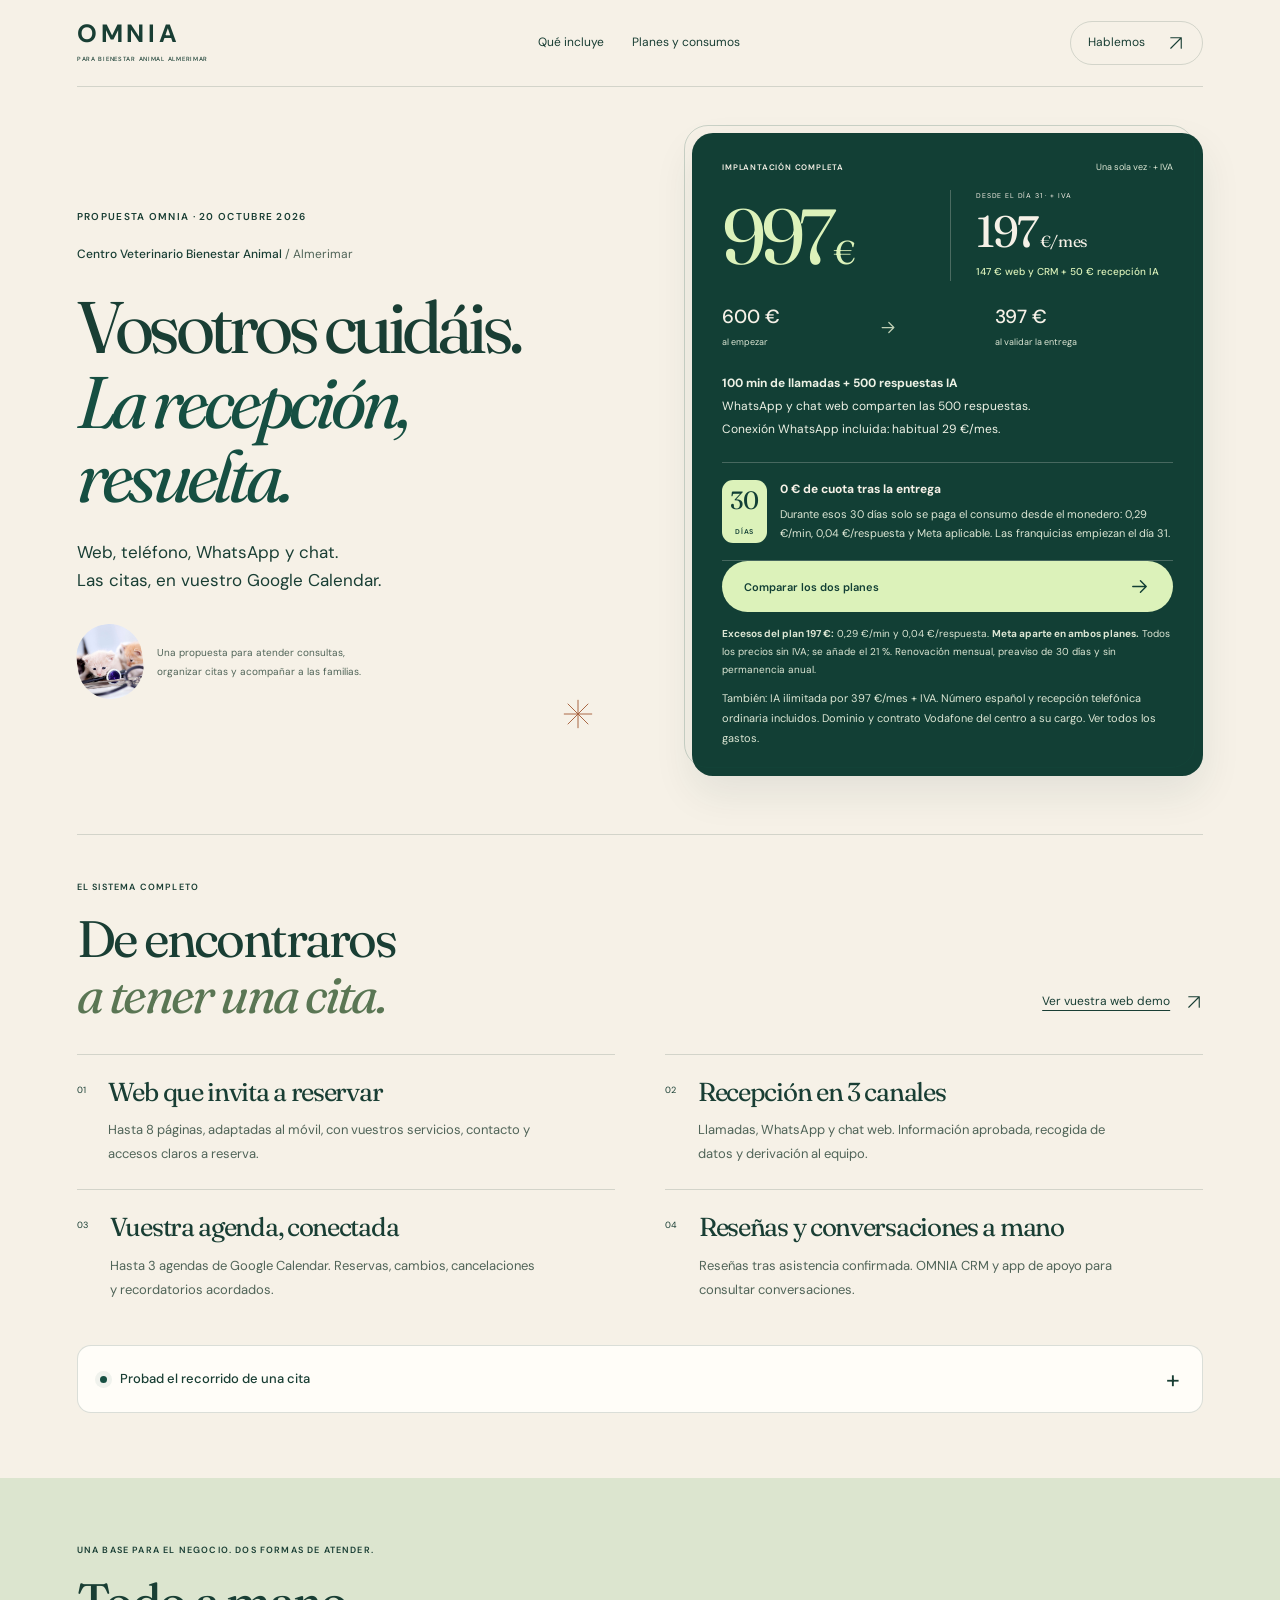
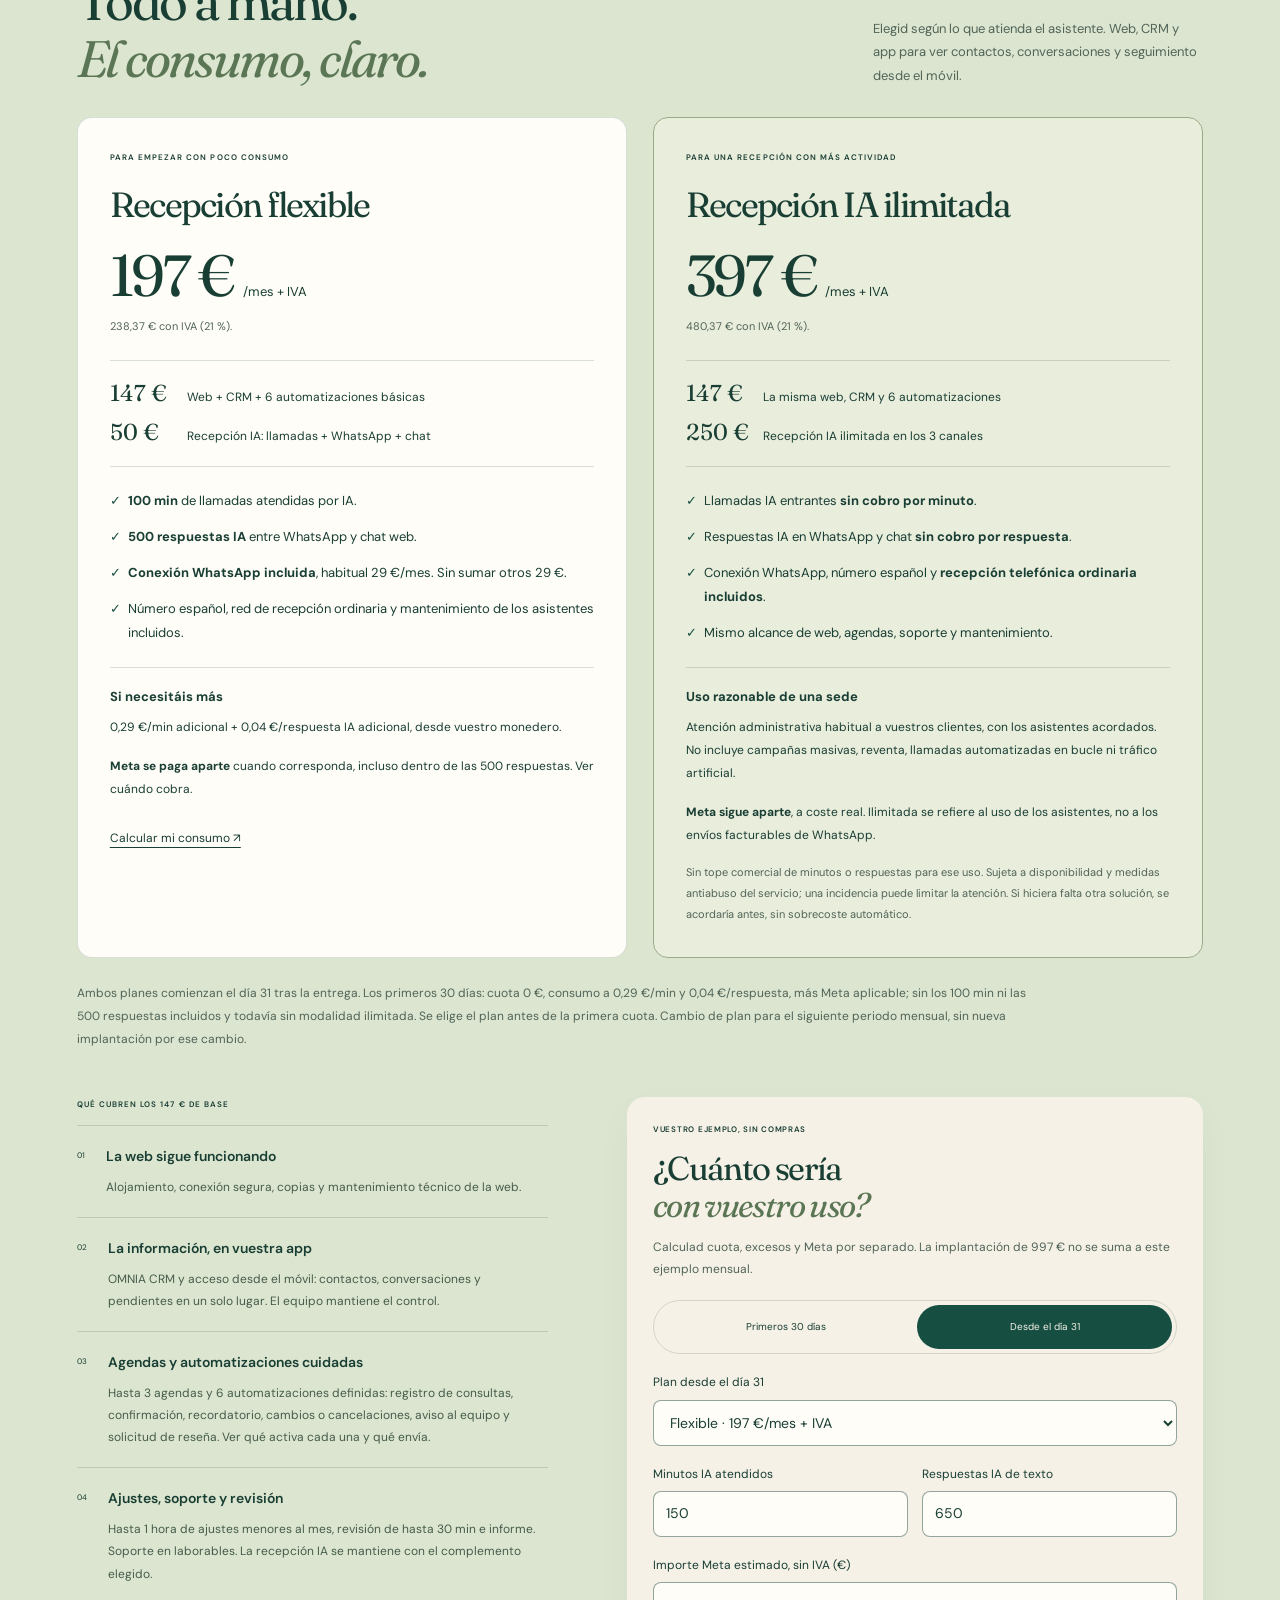
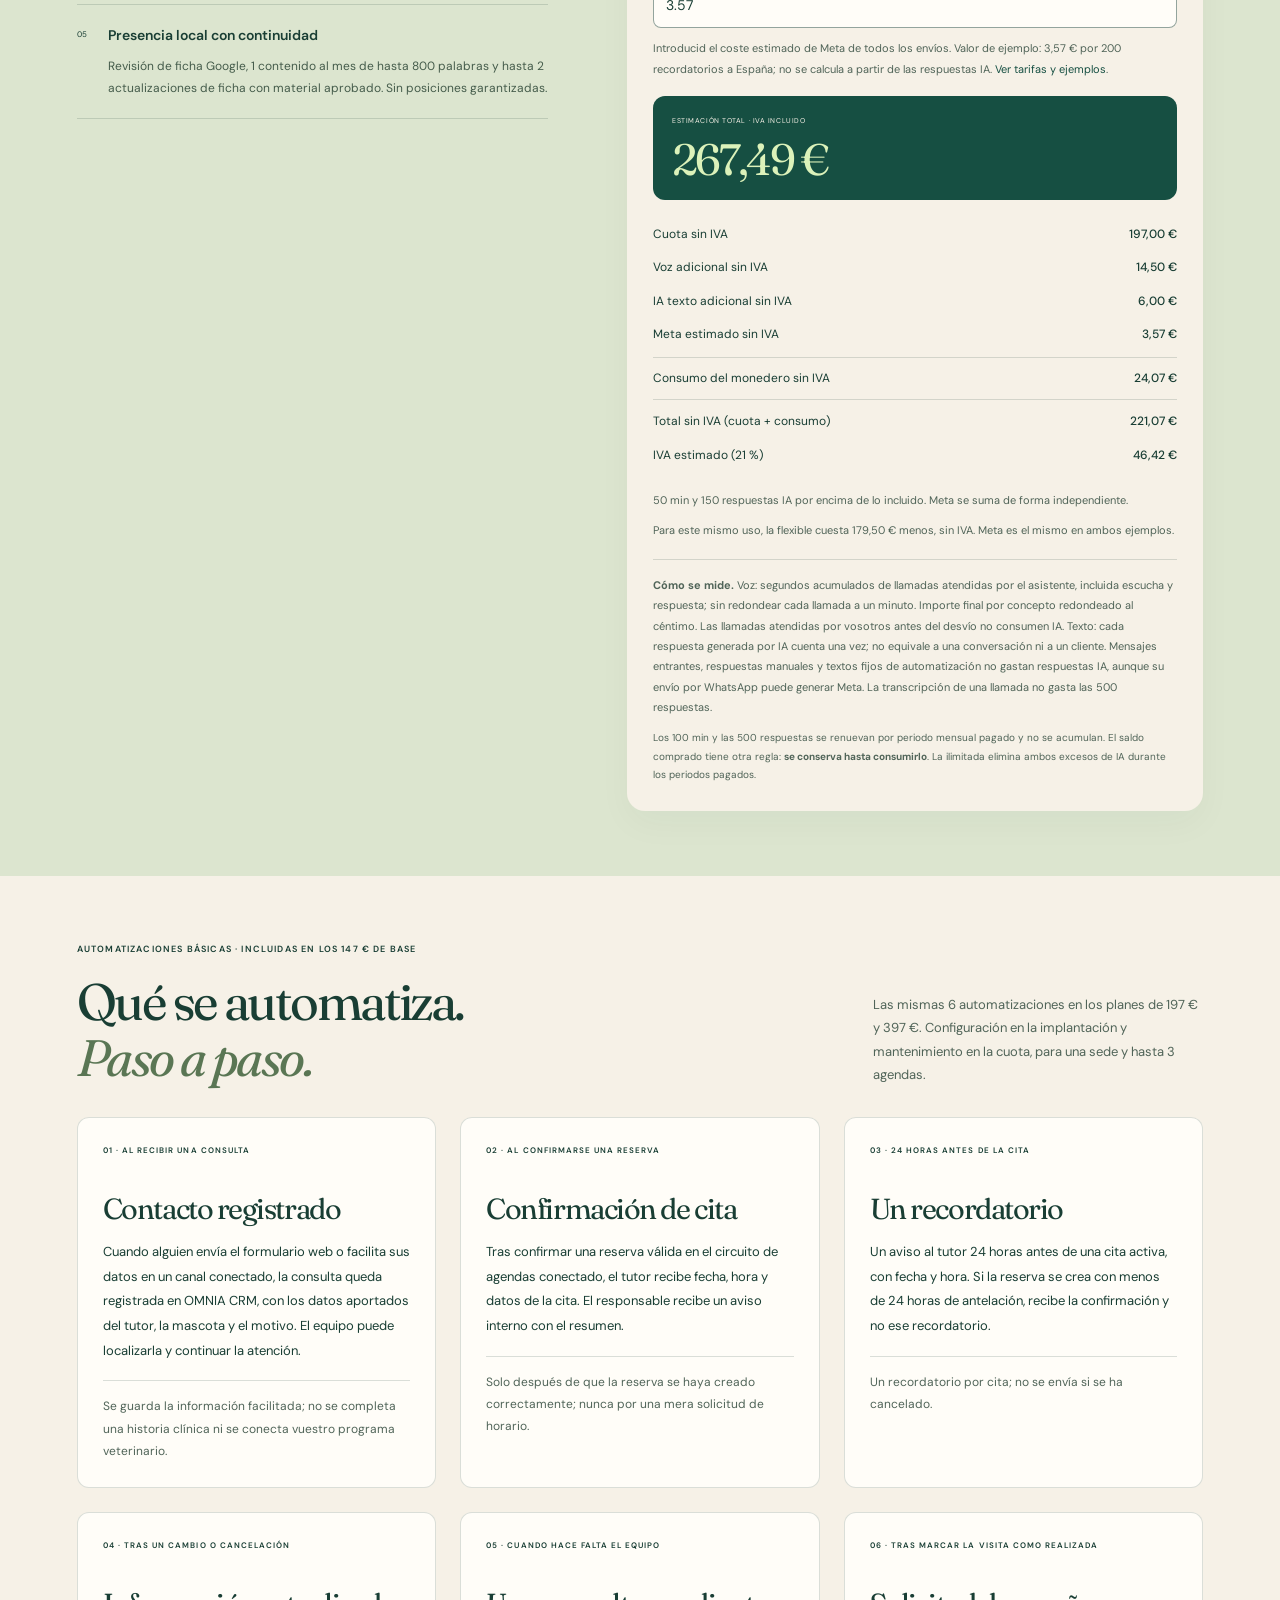
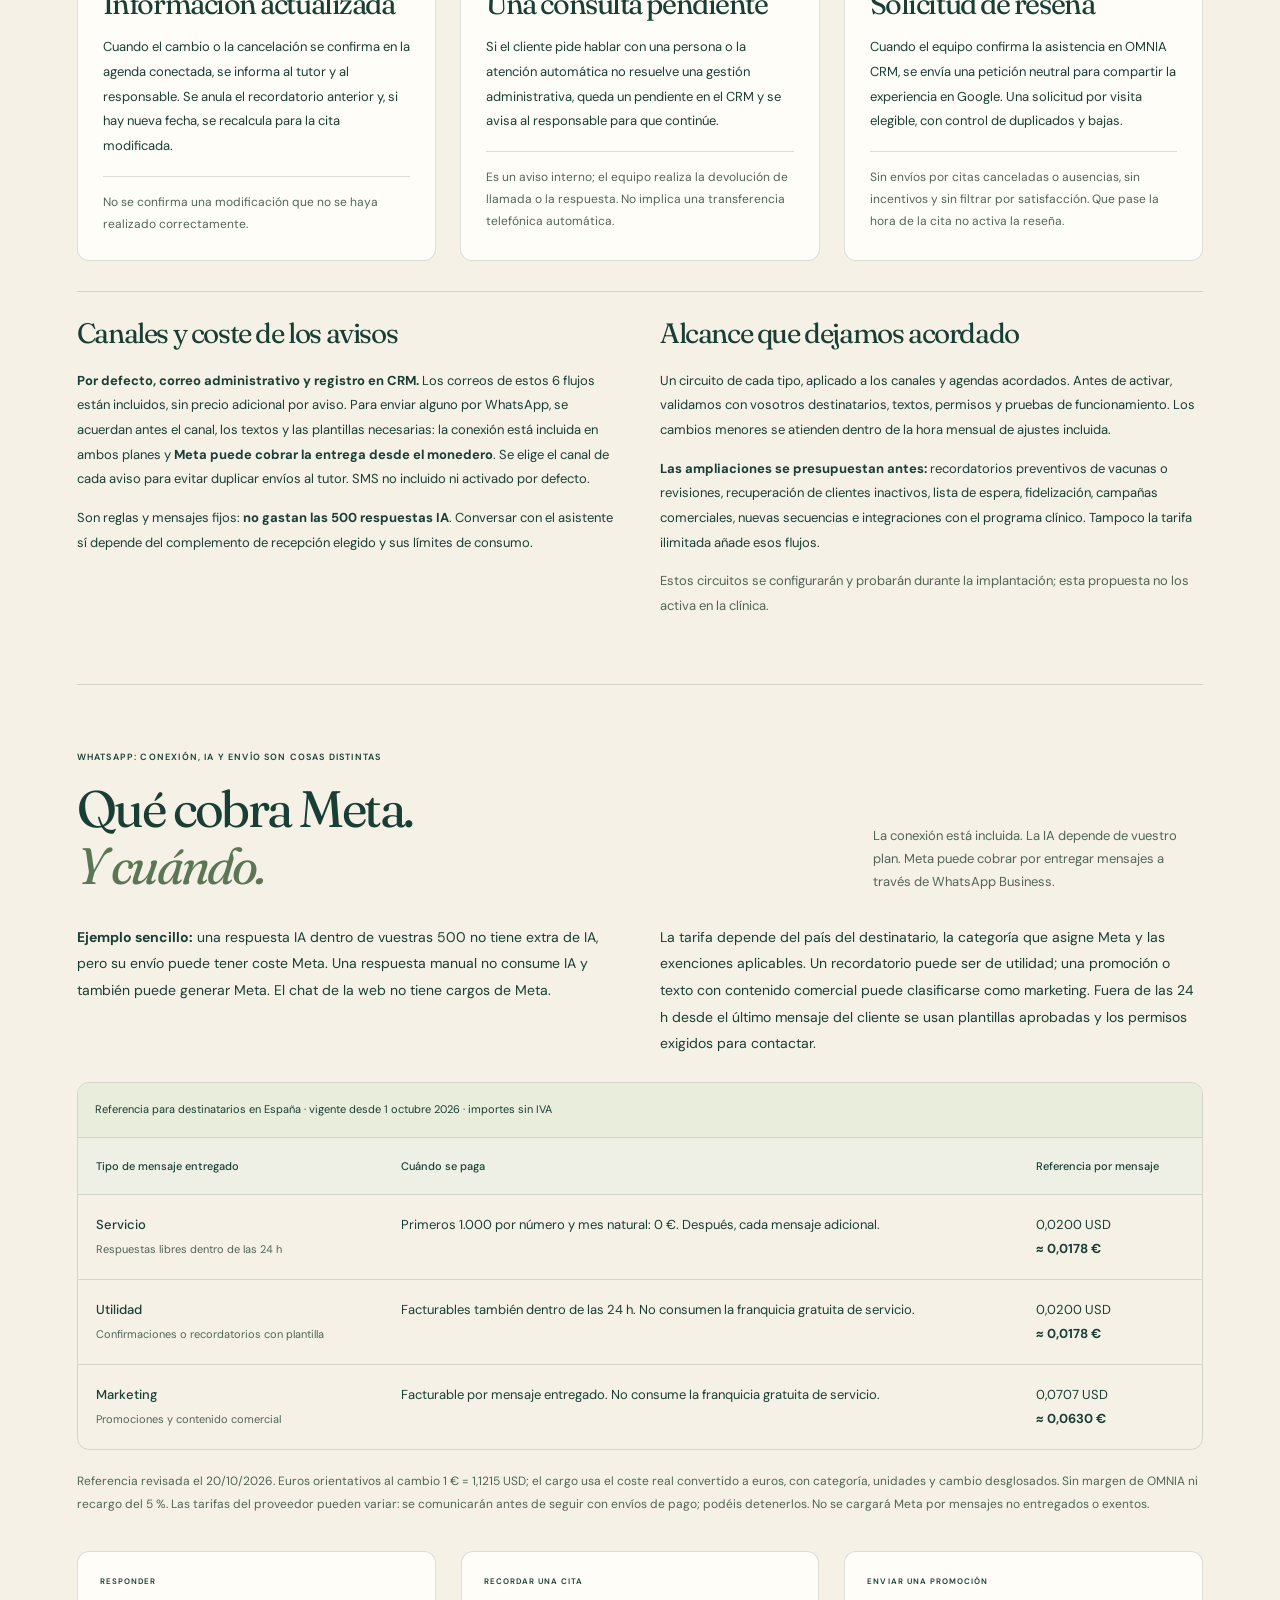
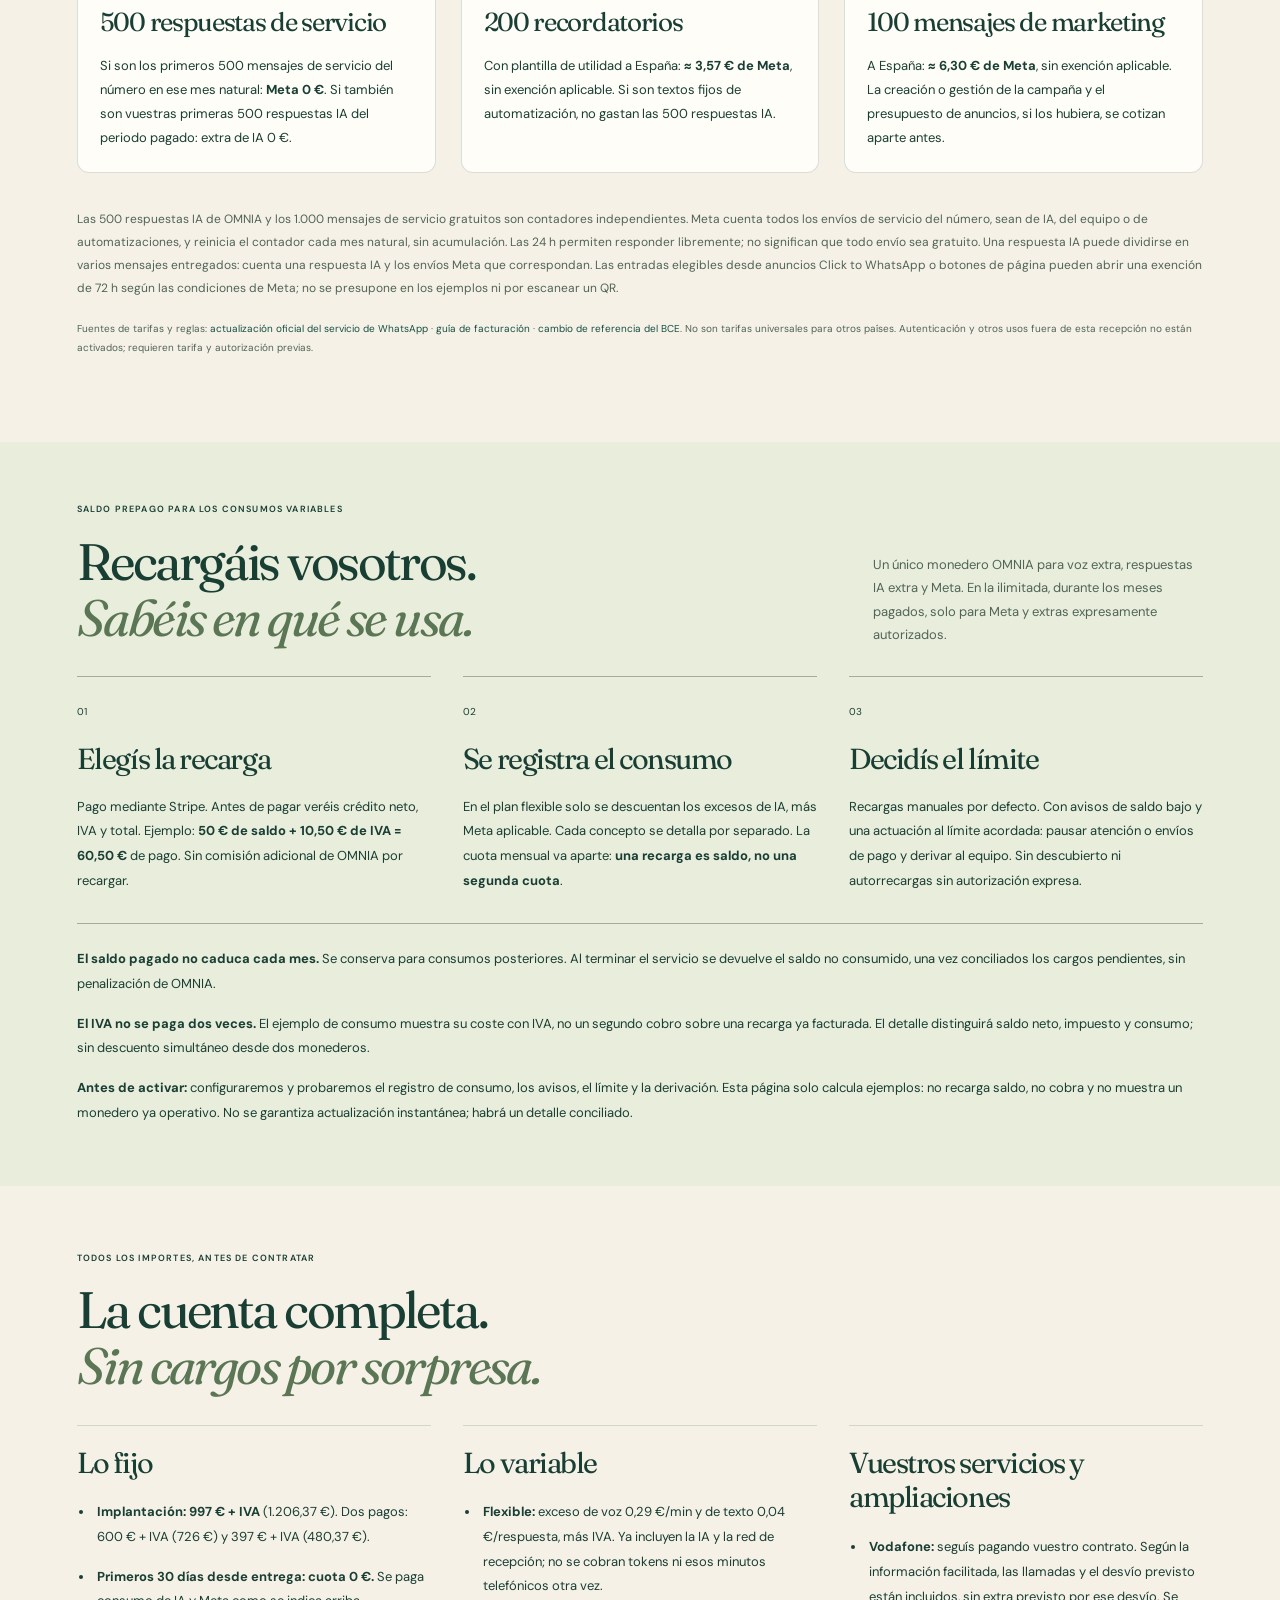
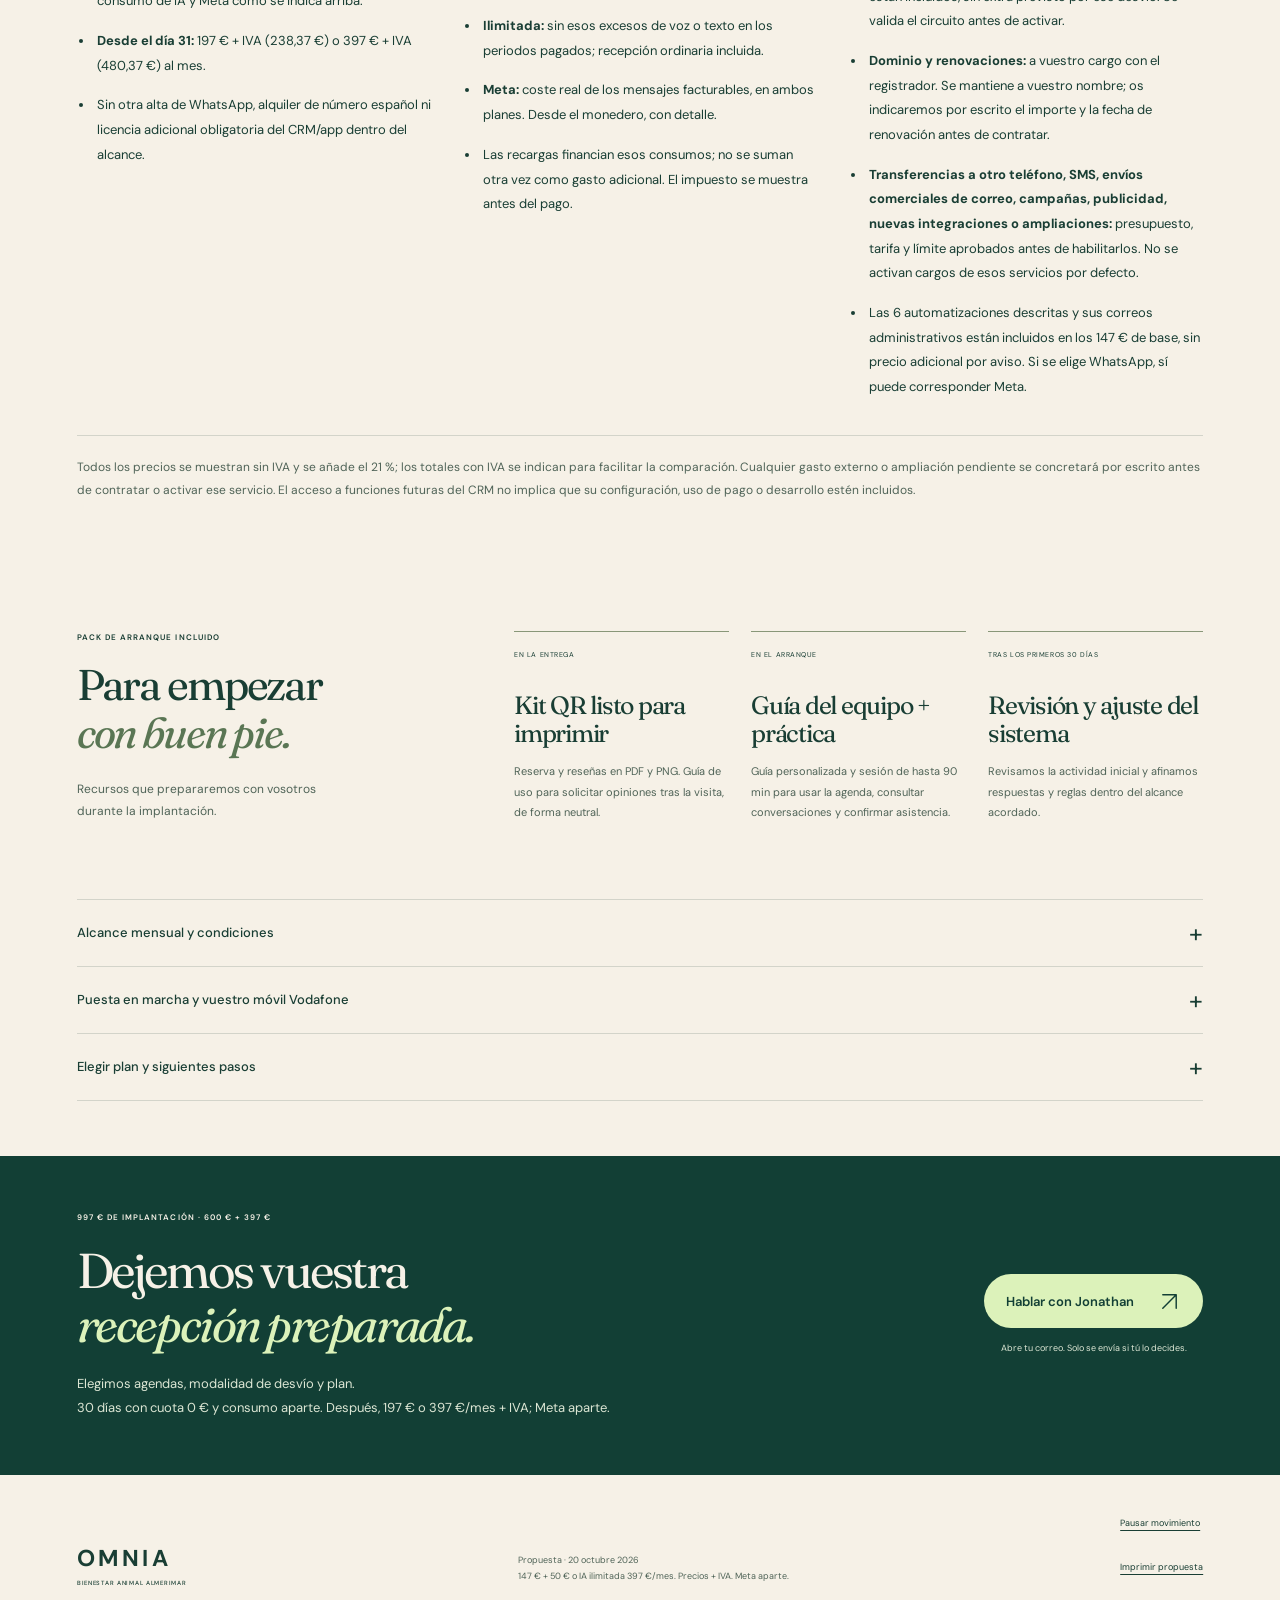
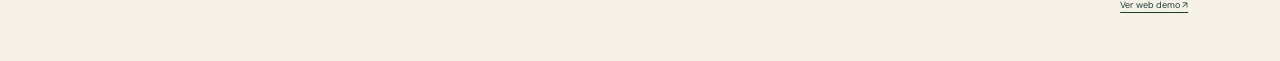
==== commit 8aca7e24: "Define included administrative automations and notification costs" ====
--- a/propuesta/index.html
+++ b/propuesta/index.html
@@ -10,7 +10,7 @@
 <link rel="icon" href="../favicon.svg" type="image/svg+xml">
 <link rel="preconnect" href="https://fonts.googleapis.com"><link rel="preconnect" href="https://fonts.gstatic.com" crossorigin>
 <link href="https://fonts.googleapis.com/css2?family=DM+Sans:wght@400;500;600;700&family=Fraunces:ital,wght@0,400;0,500;0,600;1,400;1,500&display=swap" rel="stylesheet">
-<link rel="stylesheet" href="propuesta.css?v=monedero-1"><script src="precios.js?v=monedero-1" defer></script><script src="propuesta.js?v=monedero-1" defer></script>
+<link rel="stylesheet" href="propuesta.css?v=automatizaciones-1"><script src="precios.js?v=monedero-1" defer></script><script src="propuesta.js?v=monedero-1" defer></script>
 </head><body>
   <svg class="symbols" aria-hidden="true" xmlns="http://www.w3.org/2000/svg"><defs>
     <symbol id="arrow" viewBox="0 0 24 24"><path d="M5 12h14m-6-6 6 6-6 6"/></symbol>
@@ -57,15 +57,15 @@
 <section class="service-section" id="planes" aria-labelledby="service-title"><div class="wrap">
 <div class="section-heading"><div><p class="eyebrow">UNA BASE PARA EL NEGOCIO. DOS FORMAS DE ATENDER.</p><h2 id="service-title">Todo a mano.<br><em>El consumo, claro.</em></h2></div><p>Elegid según lo que atienda el asistente. Web, CRM y app para ver contactos, conversaciones y seguimiento desde el móvil.</p></div>
 <div class="plan-comparison">
-<article class="plan-card" aria-labelledby="standard-title"><span class="eyebrow">PARA EMPEZAR CON POCO CONSUMO</span><h3 id="standard-title">Recepción flexible</h3><p class="plan-price">197 €<span>/mes + IVA</span></p><p class="plan-tax">238,37 € con IVA (21 %).</p><div class="price-breakdown"><p><b>147 €</b><span>Web + CRM + automatizaciones básicas</span></p><p><b>50 €</b><span>Recepción IA: llamadas + WhatsApp + chat</span></p></div><ul class="plan-features"><li><b>100 min</b> de llamadas atendidas por IA.</li><li><b>500 respuestas IA</b> entre WhatsApp y chat web.</li><li><b>Conexión WhatsApp incluida</b>, habitual 29 €/mes. Sin sumar otros 29 €.</li><li>Número español, red de recepción ordinaria y mantenimiento de los asistentes incluidos.</li></ul><div class="plan-overage"><b>Si necesitáis más</b><p>0,29 €/min adicional + 0,04 €/respuesta IA adicional, desde vuestro monedero.</p></div><p class="plan-meta"><b>Meta se paga aparte</b> cuando corresponda, incluso dentro de las 500 respuestas. <a href="#meta">Ver cuándo cobra</a>.</p><a class="text-link" href="#calculadora">Calcular mi consumo ↗</a></article>
-<article class="plan-card unlimited-card" id="ilimitada" aria-labelledby="unlimited-title"><span class="eyebrow">PARA UNA RECEPCIÓN CON MÁS ACTIVIDAD</span><h3 id="unlimited-title">Recepción IA ilimitada</h3><p class="plan-price">397 €<span>/mes + IVA</span></p><p class="plan-tax">480,37 € con IVA (21 %).</p><div class="price-breakdown"><p><b>147 €</b><span>La misma web, CRM y automatizaciones</span></p><p><b>250 €</b><span>Recepción IA ilimitada en los 3 canales</span></p></div><ul class="plan-features"><li>Llamadas IA entrantes <b>sin cobro por minuto</b>.</li><li>Respuestas IA en WhatsApp y chat <b>sin cobro por respuesta</b>.</li><li>Conexión WhatsApp, número español y <b>recepción telefónica ordinaria incluidos</b>.</li><li>Mismo alcance de web, agendas, soporte y mantenimiento.</li></ul><div class="plan-overage"><b>Uso razonable de una sede</b><p>Atención administrativa habitual a vuestros clientes, con los asistentes acordados. No incluye campañas masivas, reventa, llamadas automatizadas en bucle ni tráfico artificial.</p></div><p class="plan-meta"><b>Meta sigue aparte</b>, a coste real. Ilimitada se refiere al uso de los asistentes, no a los envíos facturables de WhatsApp.</p><p class="plan-small">Sin tope comercial de minutos o respuestas para ese uso. Sujeta a disponibilidad y medidas antiabuso del servicio; una incidencia puede limitar la atención. Si hiciera falta otra solución, se acordaría antes, sin sobrecoste automático.</p></article>
+<article class="plan-card" aria-labelledby="standard-title"><span class="eyebrow">PARA EMPEZAR CON POCO CONSUMO</span><h3 id="standard-title">Recepción flexible</h3><p class="plan-price">197 €<span>/mes + IVA</span></p><p class="plan-tax">238,37 € con IVA (21 %).</p><div class="price-breakdown"><p><b>147 €</b><span>Web + CRM + <a href="#automatizaciones">6 automatizaciones básicas</a></span></p><p><b>50 €</b><span>Recepción IA: llamadas + WhatsApp + chat</span></p></div><ul class="plan-features"><li><b>100 min</b> de llamadas atendidas por IA.</li><li><b>500 respuestas IA</b> entre WhatsApp y chat web.</li><li><b>Conexión WhatsApp incluida</b>, habitual 29 €/mes. Sin sumar otros 29 €.</li><li>Número español, red de recepción ordinaria y mantenimiento de los asistentes incluidos.</li></ul><div class="plan-overage"><b>Si necesitáis más</b><p>0,29 €/min adicional + 0,04 €/respuesta IA adicional, desde vuestro monedero.</p></div><p class="plan-meta"><b>Meta se paga aparte</b> cuando corresponda, incluso dentro de las 500 respuestas. <a href="#meta">Ver cuándo cobra</a>.</p><a class="text-link" href="#calculadora">Calcular mi consumo ↗</a></article>
+<article class="plan-card unlimited-card" id="ilimitada" aria-labelledby="unlimited-title"><span class="eyebrow">PARA UNA RECEPCIÓN CON MÁS ACTIVIDAD</span><h3 id="unlimited-title">Recepción IA ilimitada</h3><p class="plan-price">397 €<span>/mes + IVA</span></p><p class="plan-tax">480,37 € con IVA (21 %).</p><div class="price-breakdown"><p><b>147 €</b><span>La misma web, CRM y <a href="#automatizaciones">6 automatizaciones</a></span></p><p><b>250 €</b><span>Recepción IA ilimitada en los 3 canales</span></p></div><ul class="plan-features"><li>Llamadas IA entrantes <b>sin cobro por minuto</b>.</li><li>Respuestas IA en WhatsApp y chat <b>sin cobro por respuesta</b>.</li><li>Conexión WhatsApp, número español y <b>recepción telefónica ordinaria incluidos</b>.</li><li>Mismo alcance de web, agendas, soporte y mantenimiento.</li></ul><div class="plan-overage"><b>Uso razonable de una sede</b><p>Atención administrativa habitual a vuestros clientes, con los asistentes acordados. No incluye campañas masivas, reventa, llamadas automatizadas en bucle ni tráfico artificial.</p></div><p class="plan-meta"><b>Meta sigue aparte</b>, a coste real. Ilimitada se refiere al uso de los asistentes, no a los envíos facturables de WhatsApp.</p><p class="plan-small">Sin tope comercial de minutos o respuestas para ese uso. Sujeta a disponibilidad y medidas antiabuso del servicio; una incidencia puede limitar la atención. Si hiciera falta otra solución, se acordaría antes, sin sobrecoste automático.</p></article>
 </div>
 <p class="shared-plan-note">Ambos planes comienzan el día 31 tras la entrega. Los primeros 30 días: cuota 0 €, consumo a 0,29 €/min y 0,04 €/respuesta, más Meta aplicable; sin los 100 min ni las 500 respuestas incluidos y todavía sin modalidad ilimitada. Se elige el plan antes de la primera cuota. Cambio de plan para el siguiente periodo mensual, sin nueva implantación por ese cambio.</p>
 <div class="service-grid">
 <div><p class="eyebrow maintenance-caption">QUÉ CUBREN LOS 147 € DE BASE</p><ol class="maintenance-list">
 <li><span>01</span><div><b>La web sigue funcionando</b><p>Alojamiento, conexión segura, copias y mantenimiento técnico de la web.</p></div></li>
 <li><span>02</span><div><b>La información, en vuestra app</b><p>OMNIA CRM y acceso desde el móvil: contactos, conversaciones y pendientes en un solo lugar. El equipo mantiene el control.</p></div></li>
-<li><span>03</span><div><b>Agendas y automatizaciones cuidadas</b><p>Hasta 3 agendas, reglas de reserva y recordatorios acordados. Reseñas solo tras asistencia confirmada, sin filtro por satisfacción.</p></div></li>
+<li><span>03</span><div><b>Agendas y automatizaciones cuidadas</b><p>Hasta 3 agendas y 6 automatizaciones definidas: registro de consultas, confirmación, recordatorio, cambios o cancelaciones, aviso al equipo y solicitud de reseña. <a href="#automatizaciones">Ver qué activa cada una y qué envía</a>.</p></div></li>
 <li><span>04</span><div><b>Ajustes, soporte y revisión</b><p>Hasta 1 hora de ajustes menores al mes, revisión de hasta 30 min e informe. Soporte en laborables. La recepción IA se mantiene con el complemento elegido.</p></div></li>
 <li><span>05</span><div><b>Presencia local con continuidad</b><p>Revisión de ficha Google, 1 contenido al mes de hasta 800 palabras y hasta 2 actualizaciones de ficha con material aprobado. Sin posiciones garantizadas.</p></div></li></ol></div>
 <div class="call-planner" id="calculadora"><div class="planner-heading"><span class="eyebrow">VUESTRO EJEMPLO, SIN COMPRAS</span><h3>¿Cuánto sería<br><em>con vuestro uso?</em></h3><p>Calculad cuota, excesos y Meta por separado. La implantación de 997 € no se suma a este ejemplo mensual.</p></div>
@@ -82,6 +82,18 @@
 <p class="minutes-note"><b>Cómo se mide.</b> Voz: segundos acumulados de llamadas atendidas por el asistente, incluida escucha y respuesta; sin redondear cada llamada a un minuto. Importe final por concepto redondeado al céntimo. Las llamadas atendidas por vosotros antes del desvío no consumen IA. Texto: cada respuesta generada por IA cuenta una vez; no equivale a una conversación ni a un cliente. Mensajes entrantes, respuestas manuales y textos fijos de automatización no gastan respuestas IA, aunque su envío por WhatsApp puede generar Meta. La transcripción de una llamada no gasta las 500 respuestas.</p>
 <p class="external-note">Los 100 min y las 500 respuestas se renuevan por periodo mensual pagado y no se acumulan. El saldo comprado tiene otra regla: <b>se conserva hasta consumirlo</b>. La ilimitada elimina ambos excesos de IA durante los periodos pagados.</p>
 </div></div></div></section>
+<section class="automation-section wrap" id="automatizaciones" aria-labelledby="automation-title">
+<div class="section-heading"><div><p class="eyebrow">AUTOMATIZACIONES BÁSICAS · INCLUIDAS EN LOS 147 € DE BASE</p><h2 id="automation-title">Qué se automatiza.<br><em>Paso a paso.</em></h2></div><p>Las mismas 6 automatizaciones en los planes de 197 € y 397 €. Configuración en la implantación y mantenimiento en la cuota, para una sede y hasta 3 agendas.</p></div>
+<ol class="automation-grid">
+<li><span class="eyebrow">01 · AL RECIBIR UNA CONSULTA</span><h3>Contacto registrado</h3><p>Cuando alguien envía el formulario web o facilita sus datos en un canal conectado, la consulta queda registrada en OMNIA CRM, con los datos aportados del tutor, la mascota y el motivo. El equipo puede localizarla y continuar la atención.</p><p class="automation-limit">Se guarda la información facilitada; no se completa una historia clínica ni se conecta vuestro programa veterinario.</p></li>
+<li><span class="eyebrow">02 · AL CONFIRMARSE UNA RESERVA</span><h3>Confirmación de cita</h3><p>Tras confirmar una reserva válida en el circuito de agendas conectado, el tutor recibe fecha, hora y datos de la cita. El responsable recibe un aviso interno con el resumen.</p><p class="automation-limit">Solo después de que la reserva se haya creado correctamente; nunca por una mera solicitud de horario.</p></li>
+<li><span class="eyebrow">03 · 24 HORAS ANTES DE LA CITA</span><h3>Un recordatorio</h3><p>Un aviso al tutor 24 horas antes de una cita activa, con fecha y hora. Si la reserva se crea con menos de 24 horas de antelación, recibe la confirmación y no ese recordatorio.</p><p class="automation-limit">Un recordatorio por cita; no se envía si se ha cancelado.</p></li>
+<li><span class="eyebrow">04 · TRAS UN CAMBIO O CANCELACIÓN</span><h3>Información actualizada</h3><p>Cuando el cambio o la cancelación se confirma en la agenda conectada, se informa al tutor y al responsable. Se anula el recordatorio anterior y, si hay nueva fecha, se recalcula para la cita modificada.</p><p class="automation-limit">No se confirma una modificación que no se haya realizado correctamente.</p></li>
+<li><span class="eyebrow">05 · CUANDO HACE FALTA EL EQUIPO</span><h3>Una consulta pendiente</h3><p>Si el cliente pide hablar con una persona o la atención automática no resuelve una gestión administrativa, queda un pendiente en el CRM y se avisa al responsable para que continúe.</p><p class="automation-limit">Es un aviso interno; el equipo realiza la devolución de llamada o la respuesta. No implica una transferencia telefónica automática.</p></li>
+<li><span class="eyebrow">06 · TRAS MARCAR LA VISITA COMO REALIZADA</span><h3>Solicitud de reseña</h3><p>Cuando el equipo confirma la asistencia en OMNIA CRM, se envía una petición neutral para compartir la experiencia en Google. Una solicitud por visita elegible, con control de duplicados y bajas.</p><p class="automation-limit">Sin envíos por citas canceladas o ausencias, sin incentivos y sin filtrar por satisfacción. Que pase la hora de la cita no activa la reseña.</p></li>
+</ol>
+<div class="automation-terms"><div><h3>Canales y coste de los avisos</h3><p><b>Por defecto, correo administrativo y registro en CRM.</b> Los correos de estos 6 flujos están incluidos, sin precio adicional por aviso. Para enviar alguno por WhatsApp, se acuerdan antes el canal, los textos y las plantillas necesarias: la conexión está incluida en ambos planes y <b>Meta puede cobrar la entrega desde el monedero</b>. Se elige el canal de cada aviso para evitar duplicar envíos al tutor. SMS no incluido ni activado por defecto.</p><p>Son reglas y mensajes fijos: <b>no gastan las 500 respuestas IA</b>. Conversar con el asistente sí depende del complemento de recepción elegido y sus límites de consumo.</p></div><div><h3>Alcance que dejamos acordado</h3><p>Un circuito de cada tipo, aplicado a los canales y agendas acordados. Antes de activar, validamos con vosotros destinatarios, textos, permisos y pruebas de funcionamiento. Los cambios menores se atienden dentro de la hora mensual de ajustes incluida.</p><p><b>Las ampliaciones se presupuestan antes:</b> recordatorios preventivos de vacunas o revisiones, recuperación de clientes inactivos, lista de espera, fidelización, campañas comerciales, nuevas secuencias e integraciones con el programa clínico. Tampoco la tarifa ilimitada añade esos flujos.</p><p class="automation-status">Estos circuitos se configurarán y probarán durante la implantación; esta propuesta no los activa en la clínica.</p></div></div>
+</section>
 <section class="meta-section wrap" id="meta" aria-labelledby="meta-title">
 <div class="section-heading"><div><p class="eyebrow">WHATSAPP: CONEXIÓN, IA Y ENVÍO SON COSAS DISTINTAS</p><h2 id="meta-title">Qué cobra Meta.<br><em>Y cuándo.</em></h2></div><p>La conexión está incluida. La IA depende de vuestro plan. Meta puede cobrar por entregar mensajes a través de WhatsApp Business.</p></div>
 <div class="meta-intro"><p><b>Ejemplo sencillo:</b> una respuesta IA dentro de vuestras 500 no tiene extra de IA, pero su envío puede tener coste Meta. Una respuesta manual no consume IA y también puede generar Meta. El chat de la web no tiene cargos de Meta.</p><p>La tarifa depende del país del destinatario, la categoría que asigne Meta y las exenciones aplicables. Un recordatorio puede ser de utilidad; una promoción o texto con contenido comercial puede clasificarse como marketing. Fuera de las 24 h desde el último mensaje del cliente se usan plantillas aprobadas y los permisos exigidos para contactar.</p></div>
@@ -99,12 +111,12 @@
 <section class="expenses-section wrap" id="gastos" aria-labelledby="expenses-title"><div class="section-heading"><div><p class="eyebrow">TODOS LOS IMPORTES, ANTES DE CONTRATAR</p><h2 id="expenses-title">La cuenta completa.<br><em>Sin cargos por sorpresa.</em></h2></div></div>
 <div class="expense-grid"><article><h3>Lo fijo</h3><ul><li><b>Implantación: 997 € + IVA</b> (1.206,37 €). Dos pagos: 600 € + IVA (726 €) y 397 € + IVA (480,37 €).</li><li><b>Primeros 30 días desde entrega: cuota 0 €.</b> Se paga consumo de IA y Meta como se indica arriba.</li><li><b>Desde el día 31:</b> 197 € + IVA (238,37 €) o 397 € + IVA (480,37 €) al mes.</li><li>Sin otra alta de WhatsApp, alquiler de número español ni licencia adicional obligatoria del CRM/app dentro del alcance.</li></ul></article>
 <article><h3>Lo variable</h3><ul><li><b>Flexible:</b> exceso de voz 0,29 €/min y de texto 0,04 €/respuesta, más IVA. Ya incluyen la IA y la red de recepción; no se cobran tokens ni esos minutos telefónicos otra vez.</li><li><b>Ilimitada:</b> sin esos excesos de voz o texto en los periodos pagados; recepción ordinaria incluida.</li><li><b>Meta:</b> coste real de los mensajes facturables, en ambos planes. Desde el monedero, con detalle.</li><li>Las recargas financian esos consumos; no se suman otra vez como gasto adicional. El impuesto se muestra antes del pago.</li></ul></article>
-<article><h3>Vuestros servicios y ampliaciones</h3><ul><li><b>Vodafone:</b> seguís pagando vuestro contrato. Según la información facilitada, las llamadas y el desvío previsto están incluidos, sin extra previsto por ese desvío. Se valida el circuito antes de activar.</li><li><b>Dominio y renovaciones:</b> a vuestro cargo con el registrador. Se mantiene a vuestro nombre; os indicaremos por escrito el importe y la fecha de renovación antes de contratar.</li><li><b>Transferencias a otro teléfono, SMS, correo de pago por volumen, campañas, publicidad, nuevas integraciones o ampliaciones:</b> presupuesto, tarifa y límite aprobados antes de habilitarlos. No se activan cargos de esos servicios por defecto.</li><li>Los avisos básicos del alcance acordado no llevan una cuota adicional de automatización. Si se usa WhatsApp, sí puede corresponder Meta.</li></ul></article></div>
+<article><h3>Vuestros servicios y ampliaciones</h3><ul><li><b>Vodafone:</b> seguís pagando vuestro contrato. Según la información facilitada, las llamadas y el desvío previsto están incluidos, sin extra previsto por ese desvío. Se valida el circuito antes de activar.</li><li><b>Dominio y renovaciones:</b> a vuestro cargo con el registrador. Se mantiene a vuestro nombre; os indicaremos por escrito el importe y la fecha de renovación antes de contratar.</li><li><b>Transferencias a otro teléfono, SMS, envíos comerciales de correo, campañas, publicidad, nuevas integraciones o ampliaciones:</b> presupuesto, tarifa y límite aprobados antes de habilitarlos. No se activan cargos de esos servicios por defecto.</li><li>Las 6 automatizaciones descritas y sus correos administrativos están incluidos en los 147 € de base, sin precio adicional por aviso. Si se elige WhatsApp, sí puede corresponder Meta.</li></ul></article></div>
 <p class="expense-summary">Todos los precios se muestran sin IVA y se añade el 21 %; los totales con IVA se indican para facilitar la comparación. Cualquier gasto externo o ampliación pendiente se concretará por escrito antes de contratar o activar ese servicio. El acceso a funciones futuras del CRM no implica que su configuración, uso de pago o desarrollo estén incluidos.</p>
 </section>
 <section class="start-pack wrap" aria-labelledby="pack-title"><div class="pack-intro"><span class="eyebrow">PACK DE ARRANQUE INCLUIDO</span><h2 id="pack-title">Para empezar<br><em>con buen pie.</em></h2><p>Recursos que prepararemos con vosotros durante la implantación.</p></div><div class="pack-items"><article><span>EN LA ENTREGA</span><h3>Kit QR listo para imprimir</h3><p>Reserva y reseñas en PDF y PNG. Guía de uso para solicitar opiniones tras la visita, de forma neutral.</p></article><article><span>EN EL ARRANQUE</span><h3>Guía del equipo + práctica</h3><p>Guía personalizada y sesión de hasta 90 min para usar la agenda, consultar conversaciones y confirmar asistencia.</p></article><article><span>TRAS LOS PRIMEROS 30 DÍAS</span><h3>Revisión y ajuste del sistema</h3><p>Revisamos la actividad inicial y afinamos respuestas y reglas dentro del alcance acordado.</p></article></div></section>
 <section class="details-section wrap" aria-label="Condiciones y puesta en marcha"><div class="conditions">
-<details><summary>Alcance mensual y condiciones <span class="details-symbol" aria-hidden="true">+</span></summary><div class="detail-content"><p>Una sede, web inicial de hasta 8 páginas, 1 circuito de llamadas entrantes, 1 WhatsApp y hasta 3 agendas. Google Calendar sigue siendo la agenda habitual; OMNIA CRM y su app permiten consultar contactos y conversaciones. Información y reglas validadas por el centro.</p><p>Base de 147 €/mes: alojamiento, seguridad, copias y mantenimiento, CRM/app, automatizaciones básicas acordadas, hasta 1 hora mensual de ajustes menores no acumulable, revisión de hasta 30 min e informe con datos disponibles. Soporte en laborables, canal y horario a concretar. SEO: revisión de ficha Google, 1 página o contenido creado u optimizado al mes de hasta 800 palabras y hasta 2 actualizaciones de ficha con material aprobado. Sin posiciones garantizadas. Complemento de 50 € o 250 €: recepción IA y mantenimiento de los asistentes en el alcance del plan elegido.</p><p>Cuota desde el día 31: 197 €/mes con 100 min y 500 respuestas IA, o 397 €/mes con IA ilimitada bajo uso razonable. Todos los precios + IVA. Conexión WhatsApp, número receptor e infraestructura ordinaria incluidos. Meta aparte. Los primeros 30 días no se cobra cuota ni se aplican franquicias o modalidad ilimitada; el consumo se paga por monedero a 0,29 €/min y 0,04 €/respuesta, más Meta aplicable.</p><p>Renovación mensual, preaviso de 30 días y sin permanencia anual. El saldo comprado se conserva y el no consumido se devuelve al finalizar tras conciliar cargos. Los consumos incluidos no se acumulan. Cambios de precio, ampliaciones y nuevos gastos deben comunicarse y acordarse antes de aplicarlos. Titularidad de activos, entrega/exportación de datos y continuidad se concretan en contrato.</p><p>La ilimitada cubre la recepción entrante administrativa acordada de una sede. No amplía el número de sedes, agendas, horas de soporte, contenidos o desarrollos; tampoco cubre campañas masivas o nuevos servicios de pago. Medidas antiabuso y disponibilidad pueden limitar el servicio; no se transforman automáticamente en un cargo extra.</p></div></details>
+<details><summary>Alcance mensual y condiciones <span class="details-symbol" aria-hidden="true">+</span></summary><div class="detail-content"><p>Una sede, web inicial de hasta 8 páginas, 1 circuito de llamadas entrantes, 1 WhatsApp y hasta 3 agendas. Google Calendar sigue siendo la agenda habitual; OMNIA CRM y su app permiten consultar contactos y conversaciones. Información y reglas validadas por el centro.</p><p>Base de 147 €/mes: alojamiento, seguridad, copias y mantenimiento, CRM/app y las <a href="#automatizaciones">6 automatizaciones básicas detalladas</a> (registro de consultas, confirmación, recordatorio 24 h, cambios/cancelaciones, pendiente al equipo y solicitud de reseña), con sus correos administrativos incluidos; hasta 1 hora mensual de ajustes menores no acumulable, revisión de hasta 30 min e informe con datos disponibles. Soporte en laborables, canal y horario a concretar. SEO: revisión de ficha Google, 1 página o contenido creado u optimizado al mes de hasta 800 palabras y hasta 2 actualizaciones de ficha con material aprobado. Sin posiciones garantizadas. Complemento de 50 € o 250 €: recepción IA y mantenimiento de los asistentes en el alcance del plan elegido.</p><p>Cuota desde el día 31: 197 €/mes con 100 min y 500 respuestas IA, o 397 €/mes con IA ilimitada bajo uso razonable. Todos los precios + IVA. Conexión WhatsApp, número receptor e infraestructura ordinaria incluidos. Meta aparte. Los primeros 30 días no se cobra cuota ni se aplican franquicias o modalidad ilimitada; el consumo se paga por monedero a 0,29 €/min y 0,04 €/respuesta, más Meta aplicable.</p><p>Renovación mensual, preaviso de 30 días y sin permanencia anual. El saldo comprado se conserva y el no consumido se devuelve al finalizar tras conciliar cargos. Los consumos incluidos no se acumulan. Cambios de precio, ampliaciones y nuevos gastos deben comunicarse y acordarse antes de aplicarlos. Titularidad de activos, entrega/exportación de datos y continuidad se concretan en contrato.</p><p>La ilimitada cubre la recepción entrante administrativa acordada de una sede. No amplía el número de sedes, agendas, horas de soporte, contenidos o desarrollos; tampoco cubre campañas masivas o nuevos servicios de pago. Medidas antiabuso y disponibilidad pueden limitar el servicio; no se transforman automáticamente en un cargo extra.</p></div></details>
 <details><summary>Puesta en marcha y vuestro móvil Vodafone <span class="details-symbol" aria-hidden="true">+</span></summary><div class="detail-content"><p>Plazo orientativo: 3–4 semanas desde materiales y accesos, sujeto a validación y aprobaciones externas. Acordamos reglas → configuramos → probamos con el equipo → activamos por fases. Validaremos voz, reservas, cambios, cancelaciones, simultaneidad, datos de cada mascota, recordatorios, consumos y derivaciones.</p><p>Conserváis vuestro móvil Vodafone. Circuito: móvil habitual → número español receptor +34 → asistente → Google Calendar o equipo. El receptor, su documentación y disponibilidad se validan antes de activar. Según la información facilitada, vuestro contrato incluye el desvío previsto; la factura de Vodafone sigue a vuestro cargo.</p><div class="routing-switch interactive-only" role="group" aria-label="Modalidad de desvío del ejemplo"><button type="button" class="active" data-route="total" aria-pressed="true">Desvío total</button><button type="button" data-route="unanswered" aria-pressed="false">Si no contestáis</button></div><b id="route-condition">Desvío total</b><p id="routing-explanation">El asistente recibe directamente las llamadas desviadas. La activación y desactivación se hacen desde vuestro móvil.</p><p>Tiempo de espera por acordar. Para transferir llamadas a otro teléfono haría falta un destino independiente del móvil que desvía, evitando bucles: ese servicio y su tarifa se presupuestan y autorizan antes. La derivación administrativa al equipo no implica que esa transferencia telefónica esté activada.</p><p>Asistentes administrativos: no diagnostican, prescriben ni deciden urgencias clínicas. La derivación se acuerda con el centro. Reseñas neutrales tras asistencia marcada por el equipo en OMNIA CRM, con control de duplicados y bajas. Que termine un evento no prueba asistencia.</p></div></details>
 <details><summary>Elegir plan y siguientes pasos <span class="details-symbol" aria-hidden="true">+</span></summary><div class="detail-content"><p>Las 50 o más llamadas diarias comentadas son llamadas recibidas en total, no necesariamente atendidas por IA. Compararemos minutos realmente atendidos y respuestas IA. Con 1.000 min y hasta 500 respuestas en un periodo pagado, la flexible suma 458 € sin IVA antes de Meta, frente a 397 € de la ilimitada antes de Meta. El cálculo cambia si varía el uso; no es una previsión de ahorro.</p><p>Más adelante: recordatorios preventivos, lista de espera, recuperación de clientes, fidelización y captación. El CRM permite ampliar el sistema; esa fase tendrá alcance y precio propios, acordados antes.</p><p>Esta propuesta no implica aceptación, contratación ni cobro. Funcionamiento, permisos, tarifas externas y consumos se validarán antes de contratar. Google Calendar, WhatsApp y telefonía del centro todavía no están conectados. El monedero y sus controles se prepararán y probarán durante la implantación. La web demo existente usa una agenda aislada.</p></div></details></div></section>
 <section class="closing" id="arranque"><div class="wrap closing-inner"><div><p class="eyebrow">997 € DE IMPLANTACIÓN · 600 € + 397 €</p><h2>Dejemos vuestra<br><em>recepción preparada.</em></h2><p>Elegimos agendas, modalidad de desvío y plan.<br>30 días con cuota 0 € y consumo aparte. Después, 197 € o 397 €/mes + IVA; Meta aparte.</p></div><div><a class="button lime" href="mailto:jonathan@omniagsistems.com?subject=Arranque%20OMNIA%20%C2%B7%20Bienestar%20Animal" id="contact-cta">Hablar con Jonathan <svg class="icon" aria-hidden="true"><use href="#diagonal"/></svg></a><small>Abre tu correo. Solo se envía si tú lo decides.</small></div></div></section>
--- a/propuesta/propuesta.css
+++ b/propuesta/propuesta.css
@@ -93,3 +93,23 @@
 @media(max-width:700px){.plan-comparison,.meta-intro,.meta-examples,.wallet-steps,.expense-grid{grid-template-columns:1fr}.plan-card{padding:25px 22px}.plan-card h3{font-size:32px}.plan-price{font-size:54px}.plan-price span{font-size:12px}.plan-tax{font-size:12px}.price-breakdown p{font-size:13px}.plan-card>.eyebrow{font-size:8px}.plan-features li,.plan-overage p,.plan-meta,.shared-plan-note,.static-example,.wallet-steps p,.wallet-rules p,.expense-grid li{font-size:14px}.plan-small,.meta-footnote,.expense-summary{font-size:13px}.shared-plan-note{margin-bottom:30px}.meta-section,.expenses-section{padding-block:43px}.meta-intro{gap:0}.meta-table th,.meta-table td{font-size:12px;padding:12px}.meta-table caption{font-size:11px;padding:13px}.meta-table th small{font-size:10px}.meta-table td:last-child{min-width:90px}.meta-examples{gap:18px;margin:26px 0}.meta-examples h3{font-size:28px}.meta-examples p{font-size:14px}.source-note{font-size:11px}.wallet-section{padding-block:43px}.wallet-steps{gap:25px}.wallet-steps h3{font-size:30px}.wallet-rules{gap:20px}.expense-grid{gap:25px}.expense-grid h3{font-size:30px}.hero-allowance{font-size:12px}.usage-label{font-size:12px}.input-help{font-size:12px}.billing-lines>div{font-size:12px}.billing-result strong{font-size:43px}.maintenance-caption{font-size:9px}}
 @media(max-width:360px){.plan-card{padding:23px 18px}.plan-price{font-size:46px}.plan-price span{display:block;margin-left:0;margin-top:8px}.usage-inputs{grid-template-columns:1fr;gap:0}.meta-table th,.meta-table td{padding:10px 7px;font-size:11px}.meta-table td:last-child{min-width:75px}.billing-result strong{font-size:38px}}
 @media print{.plan-comparison{gap:18px}.plan-card{padding:18px;background:#fff;break-inside:avoid}.plan-card h3{font-size:26px}.plan-price{font-size:39px}.plan-price span{font-size:10px}.plan-features li,.plan-overage p,.plan-meta,.plan-small,.shared-plan-note,.static-example,.meta-intro p,.meta-footnote,.wallet-steps p,.wallet-rules p,.expense-grid li,.expense-summary{font-size:10px}.js .static-example{display:block}.hero-allowance{color:var(--ink);font-size:10px}.meta-section,.wallet-section,.expenses-section{padding-block:25px;background:#fff}.meta-table th,.meta-table td,.meta-table caption{padding:9px;font-size:10px}.meta-examples article{break-inside:avoid;padding:15px}.meta-examples h3,.wallet-steps h3,.expense-grid h3{font-size:23px}.meta-examples p{font-size:10px}.wallet-steps li,.expense-grid article{break-inside:avoid}.wallet-rules{gap:10px}.source-note{font-size:9px}.shared-plan-note{margin-bottom:25px}.maintenance-caption{font-size:8px}}
+
+
+/* Named administrative automations included in the shared base service. */
+.price-breakdown a,.maintenance-list a{color:inherit;text-underline-offset:3px}
+.automation-section{padding-block:65px;border-bottom:1px solid var(--line)}
+.automation-section .section-heading .eyebrow{line-height:1.8}
+.automation-grid{list-style:none;padding:0;margin:0;display:grid;grid-template-columns:repeat(3,minmax(0,1fr));gap:24px}
+.automation-grid>li{padding:25px;border:1px solid var(--line);border-radius:12px;background:var(--paper);min-width:0}
+.automation-grid .eyebrow{font-size:8px;line-height:1.8;display:block;min-height:29px}
+.automation-grid h3{font-size:29px;line-height:1.15;margin:15px 0}
+.automation-grid p,.automation-terms p{font-size:13px;line-height:1.9;margin:0}
+.automation-grid .automation-limit{font-size:12px;line-height:1.85;color:var(--muted);border-top:1px solid var(--line);padding-top:14px;margin-top:17px}
+.automation-terms{display:grid;grid-template-columns:1fr 1fr;gap:40px;border-top:1px solid var(--line);padding-top:25px;margin-top:30px}
+.automation-terms>div{min-width:0}
+.automation-terms h3{font-size:28px;line-height:1.2;margin:0 0 18px}
+.automation-terms p+p{margin-top:14px}
+.automation-status{color:var(--muted)}
+@media(max-width:900px){.automation-grid{grid-template-columns:repeat(2,minmax(0,1fr));gap:20px}.automation-grid>li{padding:22px}.automation-terms{gap:25px}}
+@media(max-width:600px){.automation-section{padding-block:43px}.automation-grid,.automation-terms{grid-template-columns:1fr}.automation-grid{gap:18px}.automation-grid .eyebrow{min-height:0;font-size:8px}.automation-grid h3{font-size:29px}.automation-grid p,.automation-terms p{font-size:14px}.automation-grid .automation-limit{font-size:13px}.automation-terms{gap:25px}}
+@media print{.automation-section{padding-block:25px}.automation-grid{gap:14px}.automation-grid>li{padding:15px;break-inside:avoid}.automation-grid .eyebrow{font-size:7px;min-height:0}.automation-grid h3,.automation-terms h3{font-size:22px}.automation-grid p,.automation-grid .automation-limit,.automation-terms p{font-size:10px}.automation-terms{gap:25px;margin-top:20px;padding-top:20px}.automation-terms>div{break-inside:avoid}}
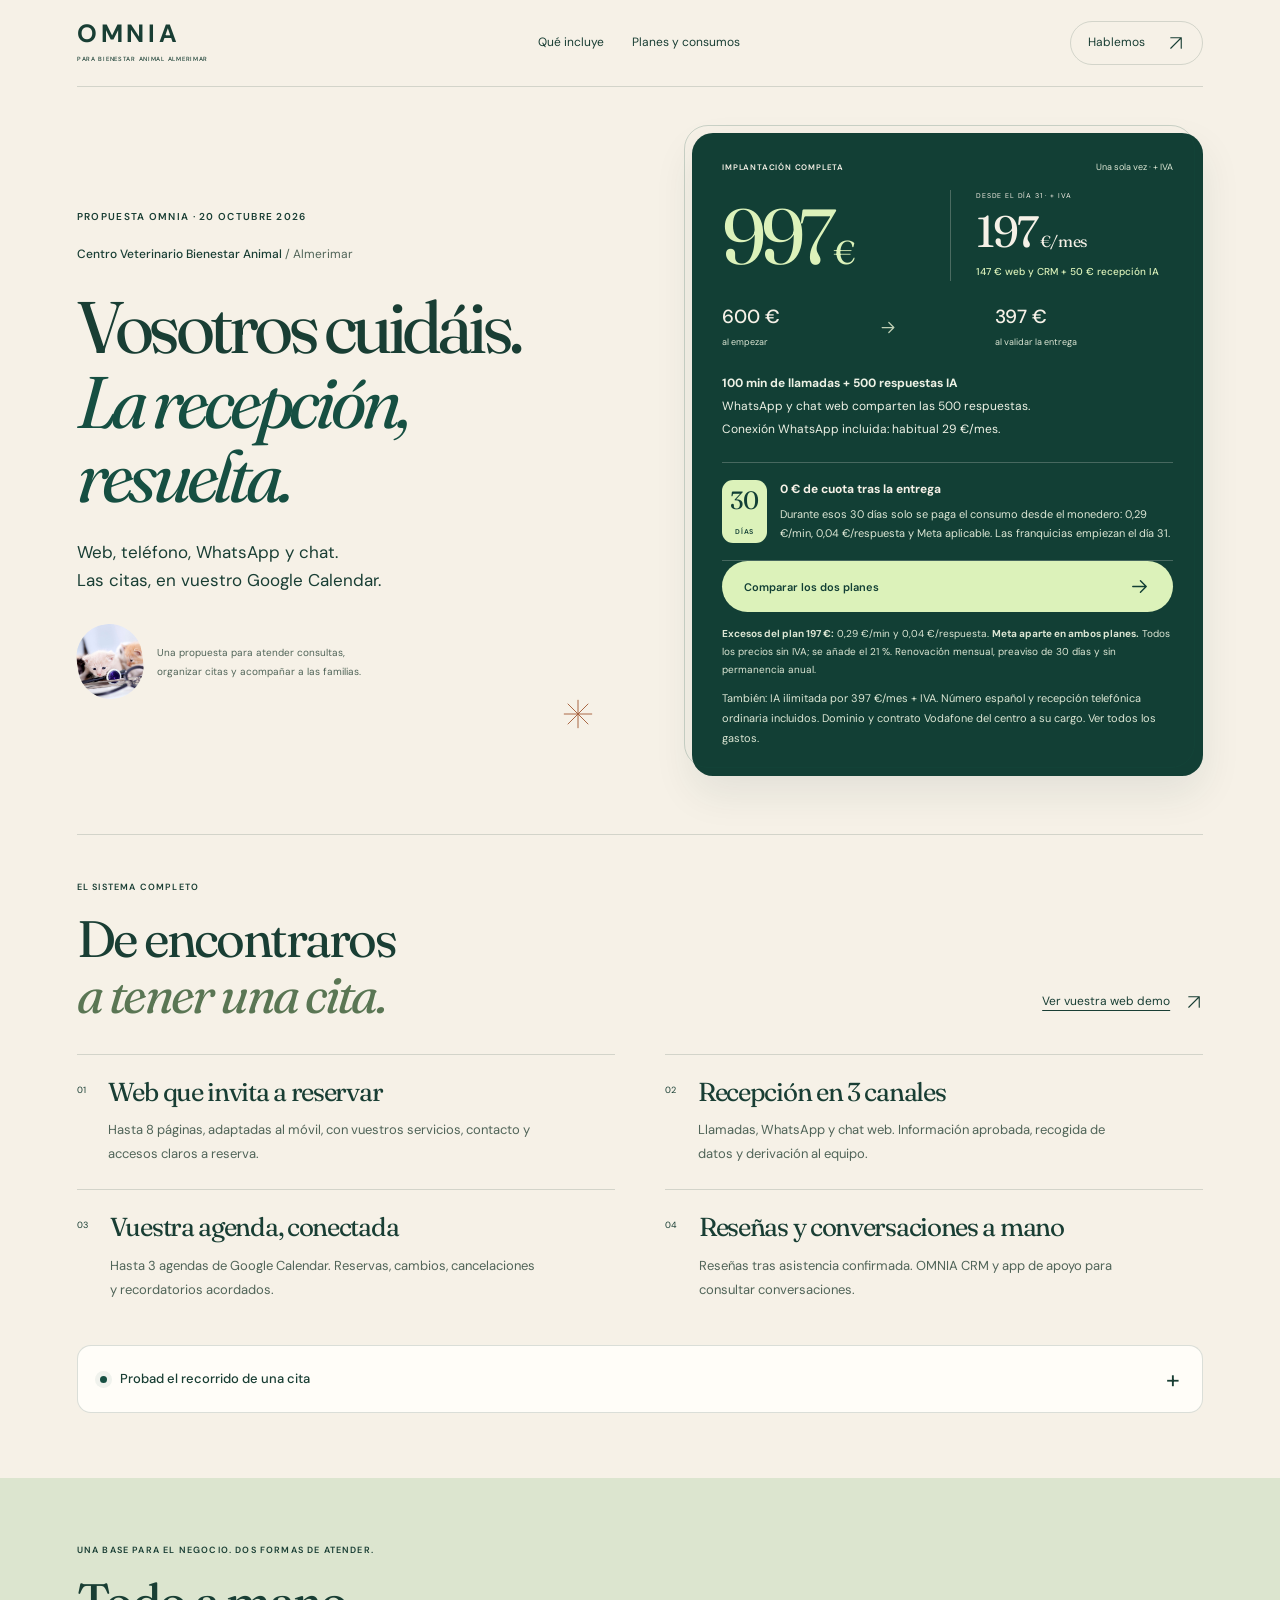
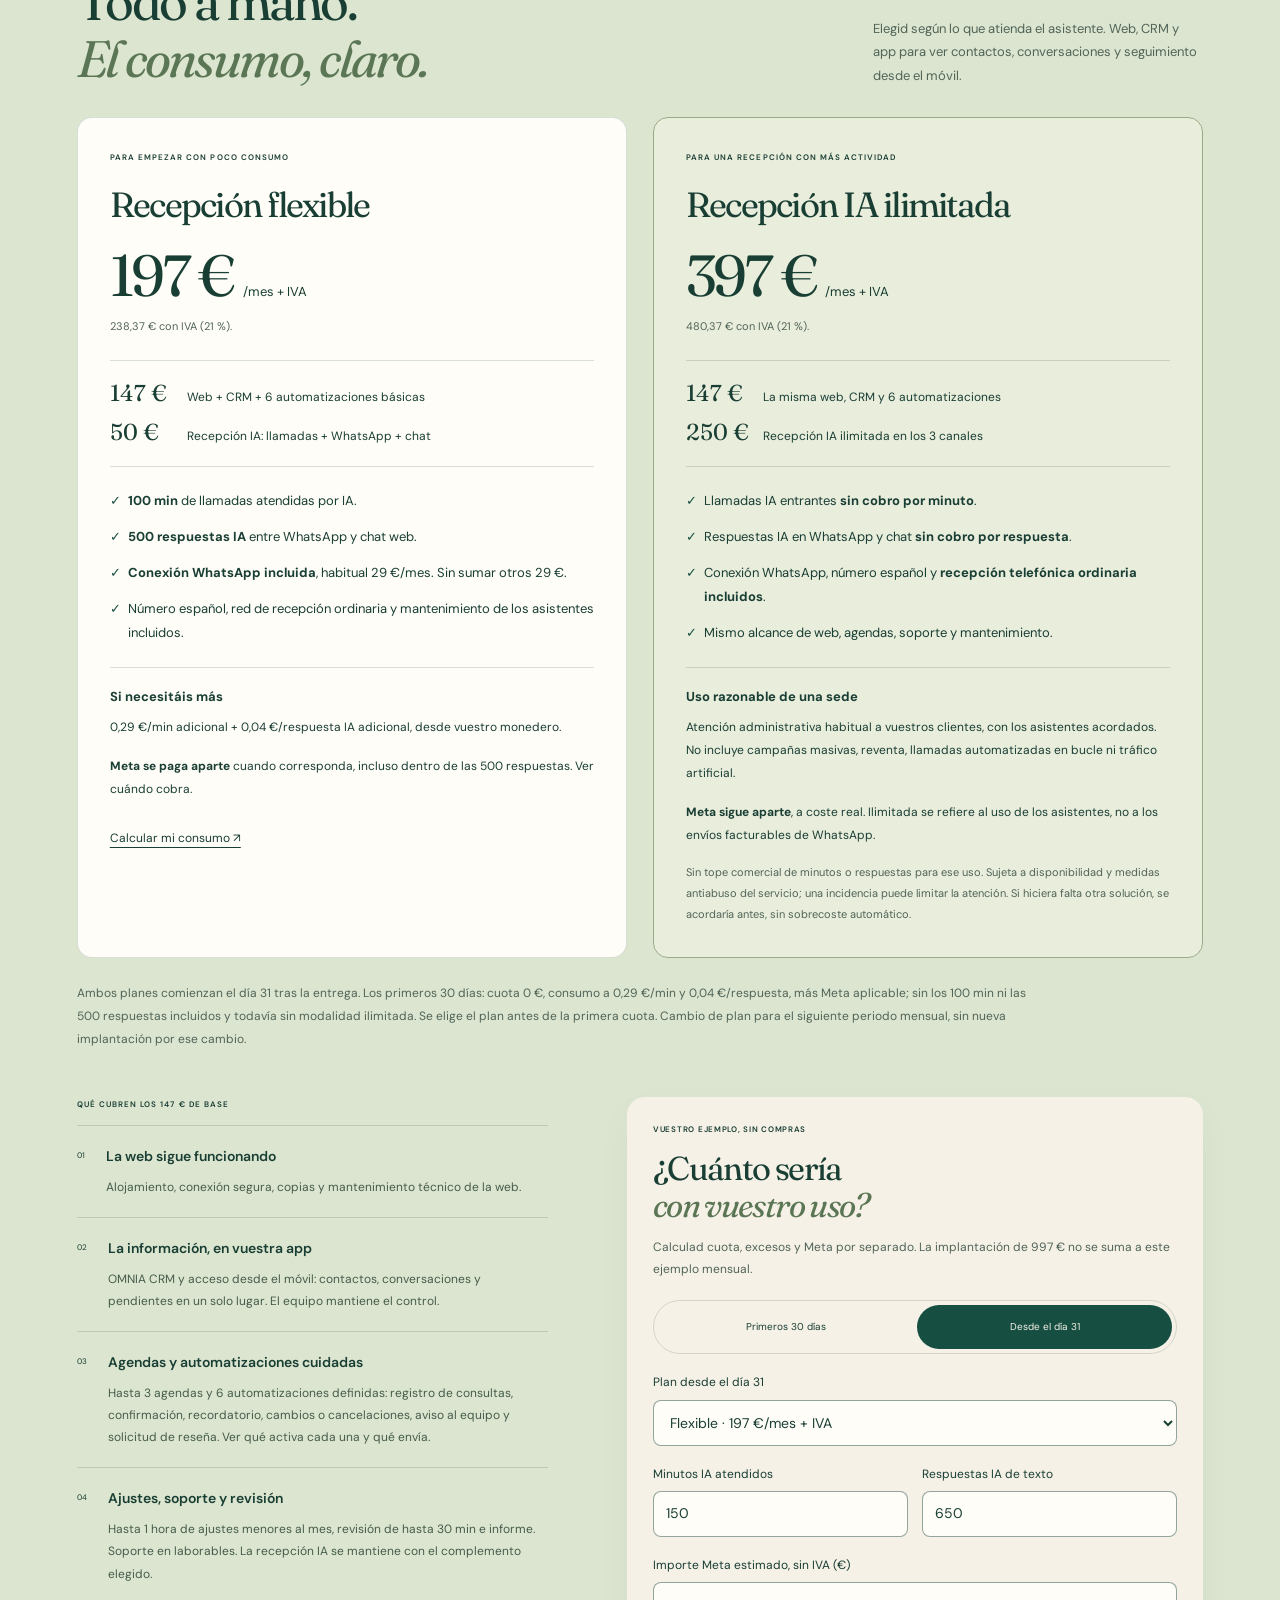
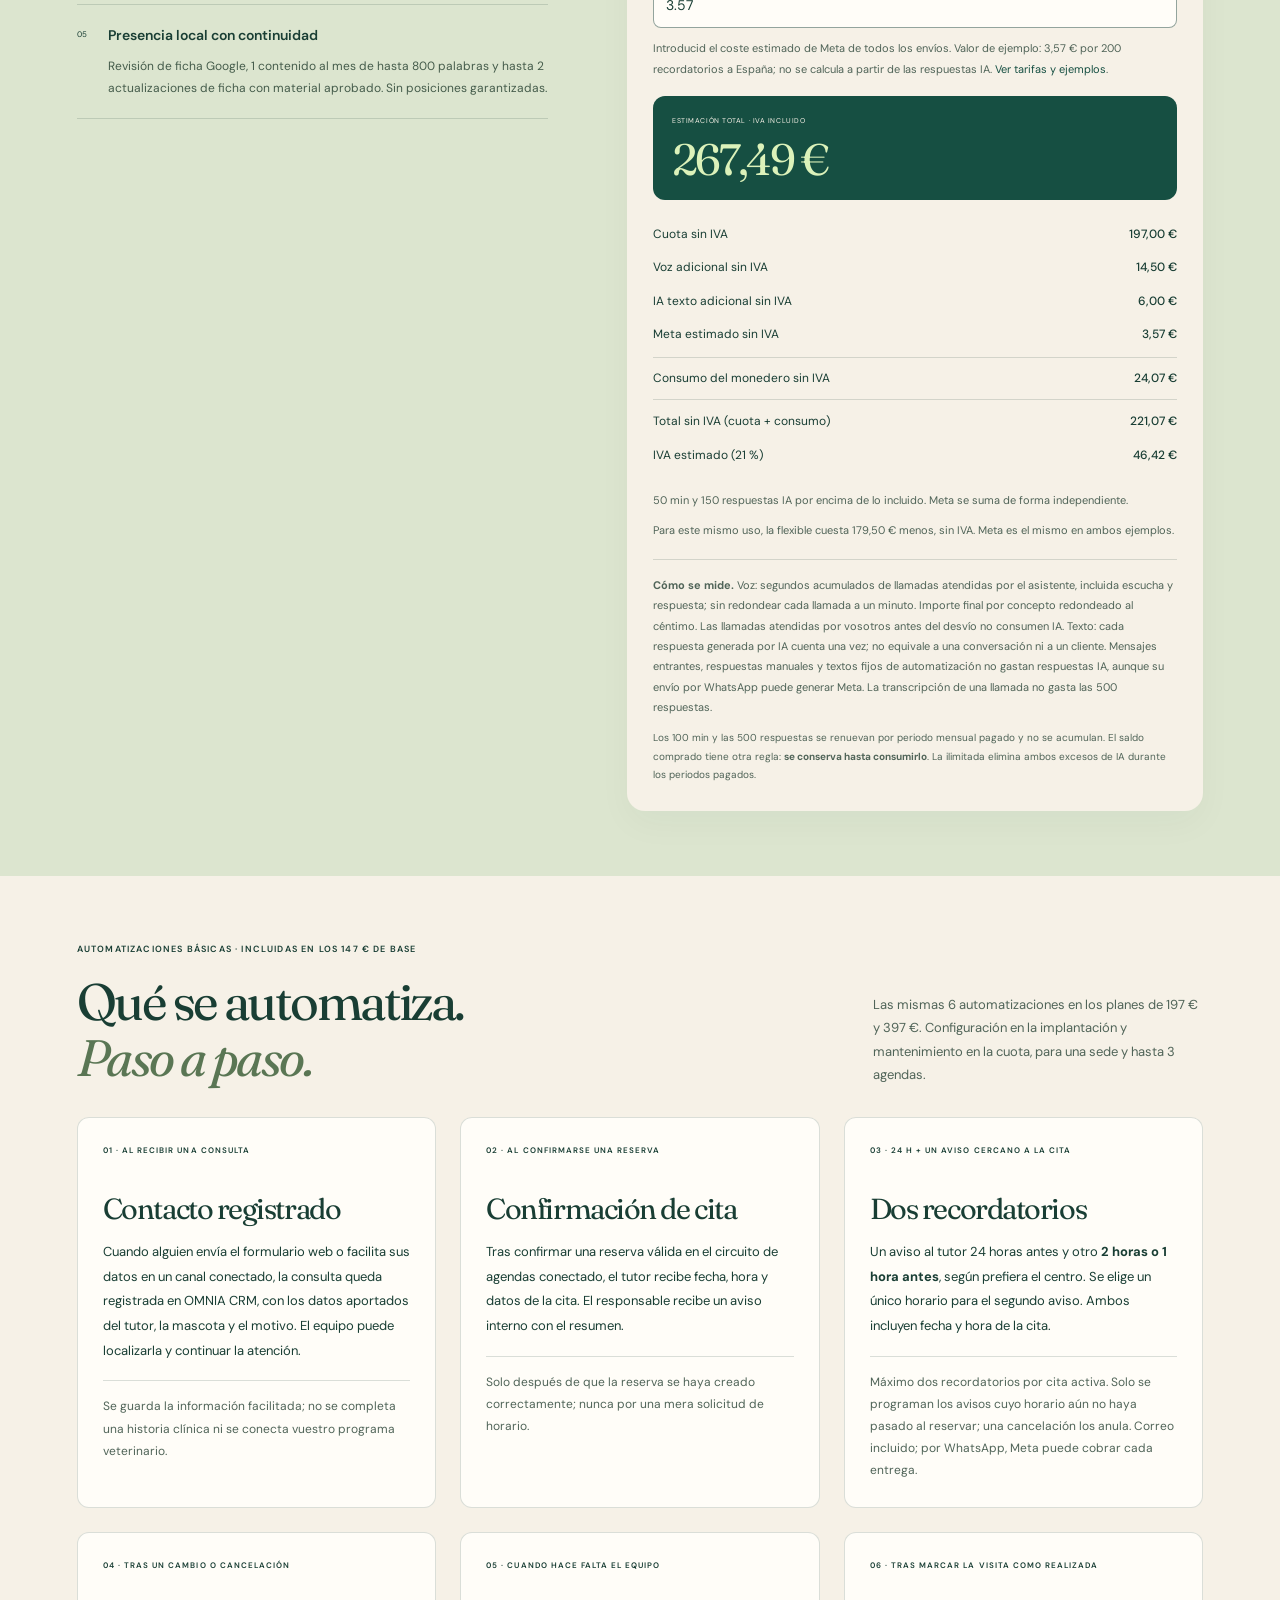
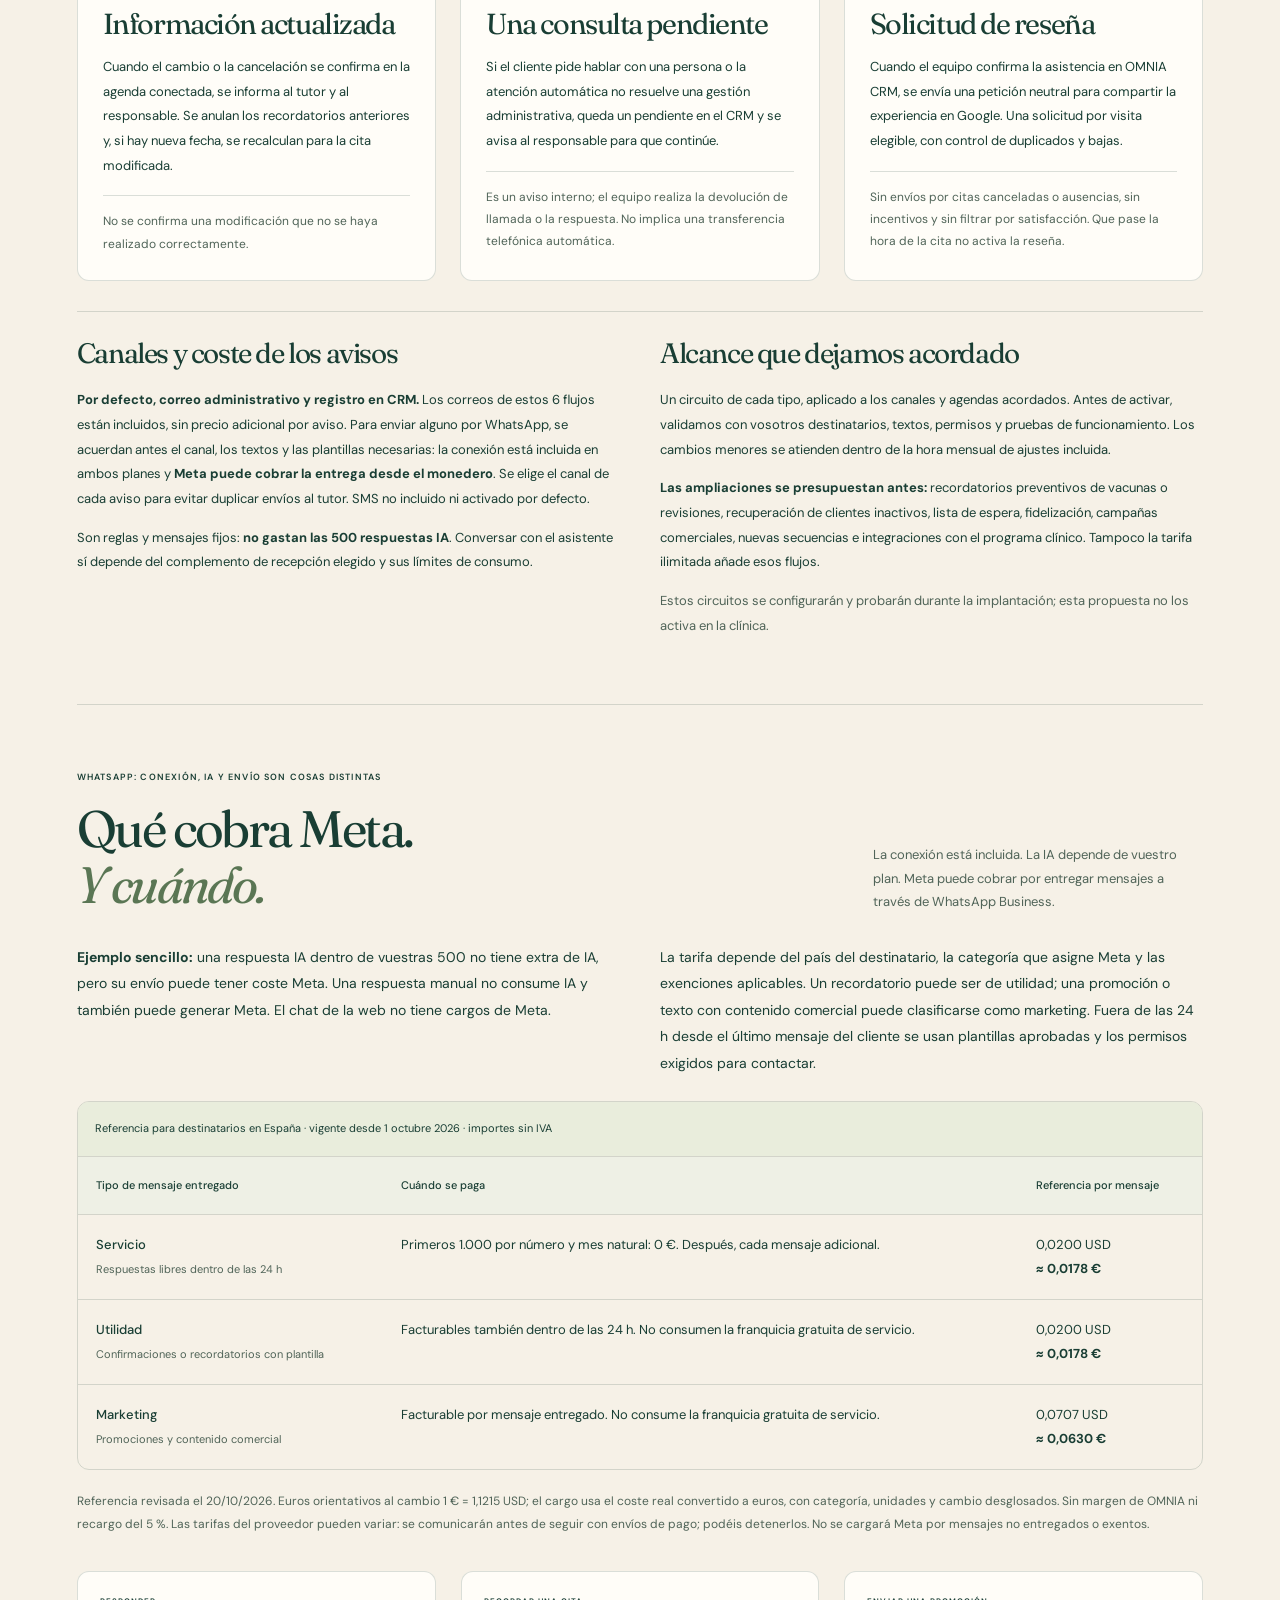
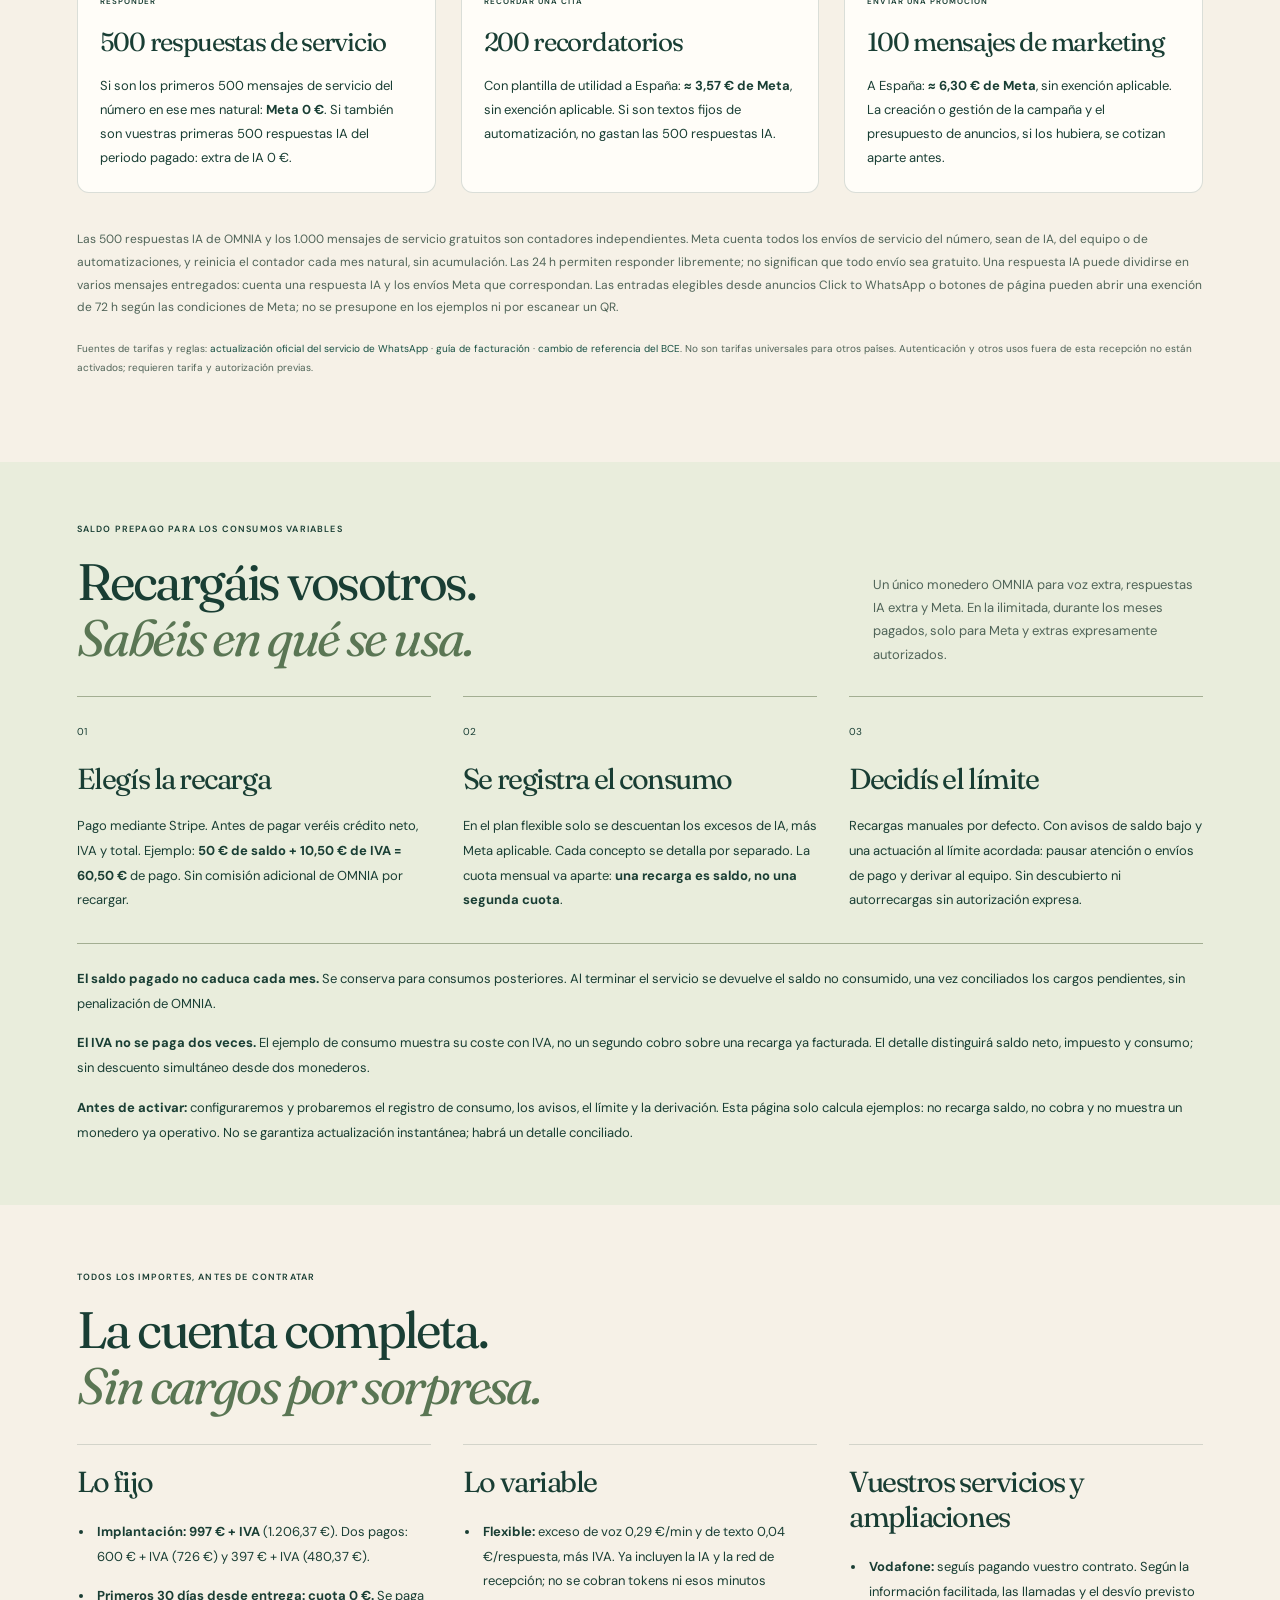
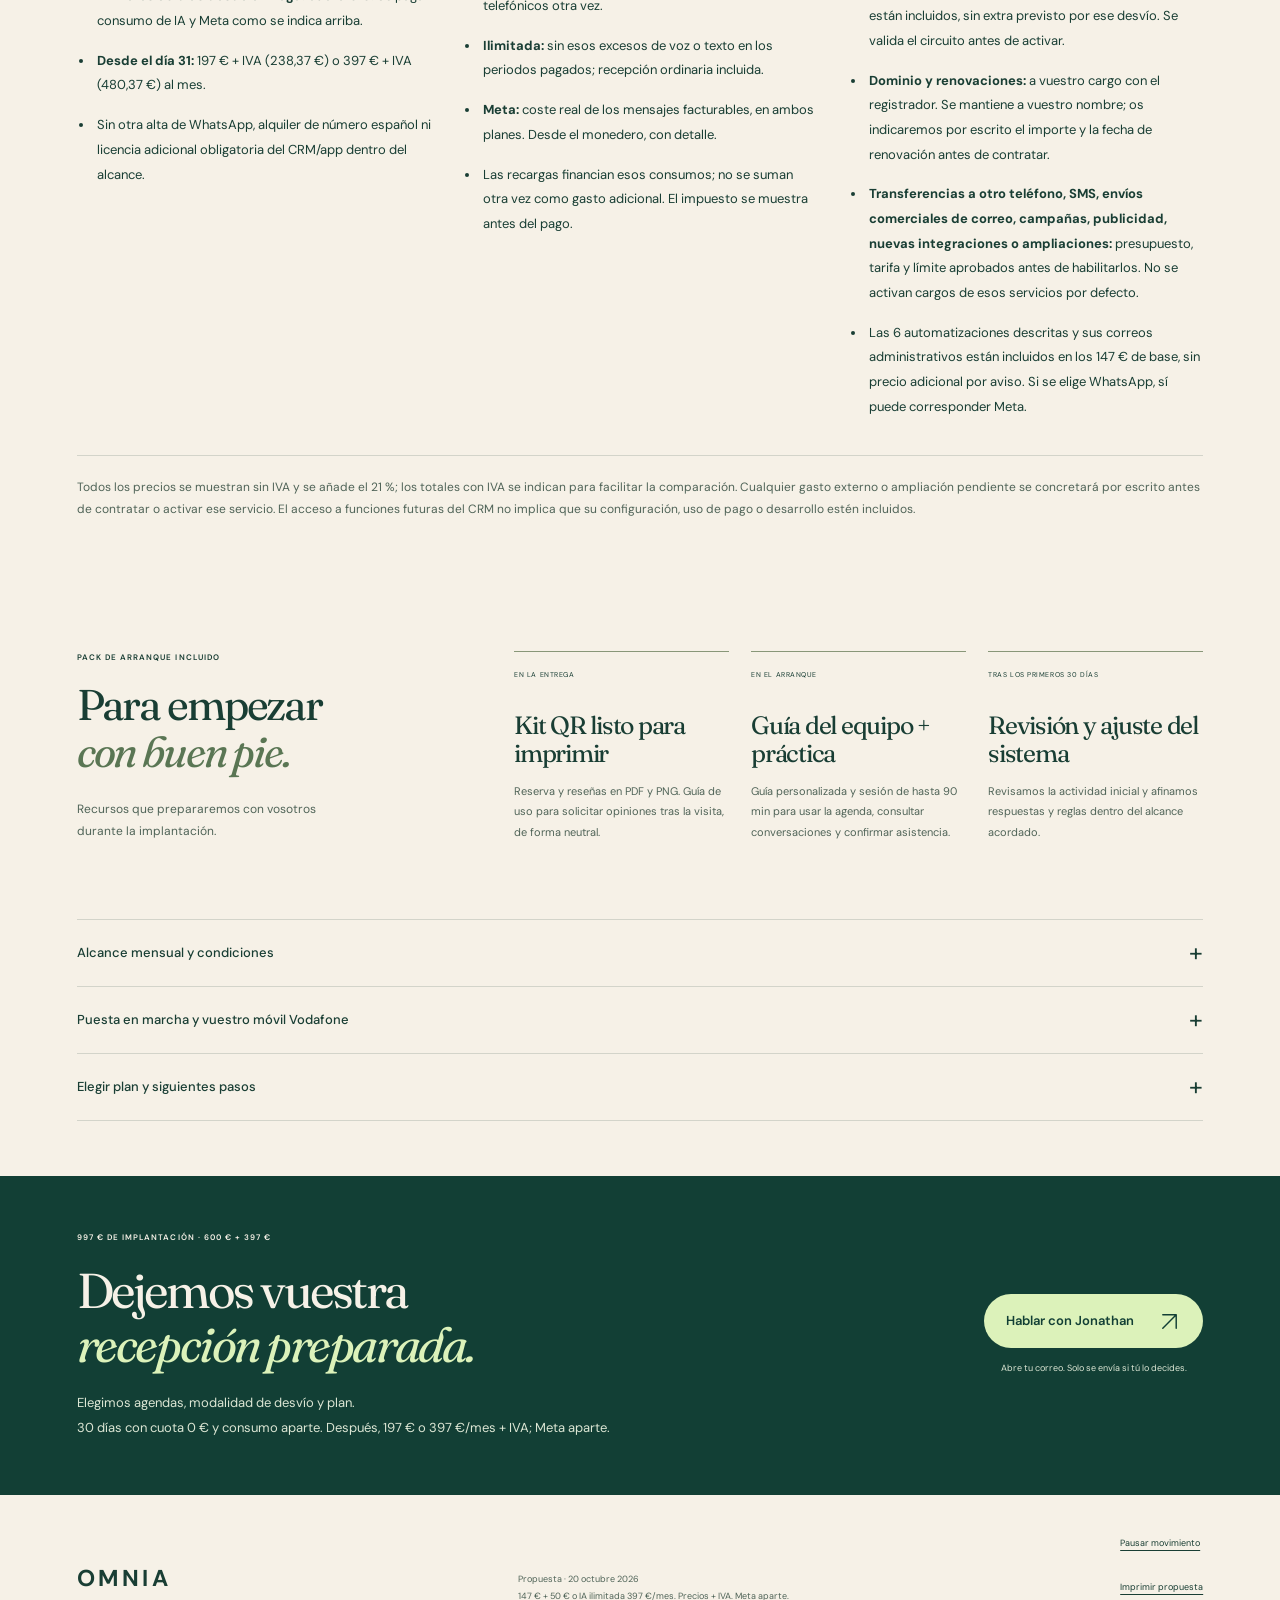
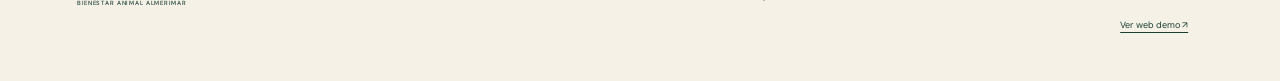
==== commit 28c6e7c4: "Include a second appointment reminder at two hours or one hour" ====
--- a/propuesta/index.html
+++ b/propuesta/index.html
@@ -87,8 +87,8 @@
 <ol class="automation-grid">
 <li><span class="eyebrow">01 · AL RECIBIR UNA CONSULTA</span><h3>Contacto registrado</h3><p>Cuando alguien envía el formulario web o facilita sus datos en un canal conectado, la consulta queda registrada en OMNIA CRM, con los datos aportados del tutor, la mascota y el motivo. El equipo puede localizarla y continuar la atención.</p><p class="automation-limit">Se guarda la información facilitada; no se completa una historia clínica ni se conecta vuestro programa veterinario.</p></li>
 <li><span class="eyebrow">02 · AL CONFIRMARSE UNA RESERVA</span><h3>Confirmación de cita</h3><p>Tras confirmar una reserva válida en el circuito de agendas conectado, el tutor recibe fecha, hora y datos de la cita. El responsable recibe un aviso interno con el resumen.</p><p class="automation-limit">Solo después de que la reserva se haya creado correctamente; nunca por una mera solicitud de horario.</p></li>
-<li><span class="eyebrow">03 · 24 HORAS ANTES DE LA CITA</span><h3>Un recordatorio</h3><p>Un aviso al tutor 24 horas antes de una cita activa, con fecha y hora. Si la reserva se crea con menos de 24 horas de antelación, recibe la confirmación y no ese recordatorio.</p><p class="automation-limit">Un recordatorio por cita; no se envía si se ha cancelado.</p></li>
-<li><span class="eyebrow">04 · TRAS UN CAMBIO O CANCELACIÓN</span><h3>Información actualizada</h3><p>Cuando el cambio o la cancelación se confirma en la agenda conectada, se informa al tutor y al responsable. Se anula el recordatorio anterior y, si hay nueva fecha, se recalcula para la cita modificada.</p><p class="automation-limit">No se confirma una modificación que no se haya realizado correctamente.</p></li>
+<li><span class="eyebrow">03 · 24 H + UN AVISO CERCANO A LA CITA</span><h3>Dos recordatorios</h3><p>Un aviso al tutor 24 horas antes y otro <b>2 horas o 1 hora antes</b>, según prefiera el centro. Se elige un único horario para el segundo aviso. Ambos incluyen fecha y hora de la cita.</p><p class="automation-limit">Máximo dos recordatorios por cita activa. Solo se programan los avisos cuyo horario aún no haya pasado al reservar; una cancelación los anula. Correo incluido; por WhatsApp, Meta puede cobrar cada entrega.</p></li>
+<li><span class="eyebrow">04 · TRAS UN CAMBIO O CANCELACIÓN</span><h3>Información actualizada</h3><p>Cuando el cambio o la cancelación se confirma en la agenda conectada, se informa al tutor y al responsable. Se anulan los recordatorios anteriores y, si hay nueva fecha, se recalculan para la cita modificada.</p><p class="automation-limit">No se confirma una modificación que no se haya realizado correctamente.</p></li>
 <li><span class="eyebrow">05 · CUANDO HACE FALTA EL EQUIPO</span><h3>Una consulta pendiente</h3><p>Si el cliente pide hablar con una persona o la atención automática no resuelve una gestión administrativa, queda un pendiente en el CRM y se avisa al responsable para que continúe.</p><p class="automation-limit">Es un aviso interno; el equipo realiza la devolución de llamada o la respuesta. No implica una transferencia telefónica automática.</p></li>
 <li><span class="eyebrow">06 · TRAS MARCAR LA VISITA COMO REALIZADA</span><h3>Solicitud de reseña</h3><p>Cuando el equipo confirma la asistencia en OMNIA CRM, se envía una petición neutral para compartir la experiencia en Google. Una solicitud por visita elegible, con control de duplicados y bajas.</p><p class="automation-limit">Sin envíos por citas canceladas o ausencias, sin incentivos y sin filtrar por satisfacción. Que pase la hora de la cita no activa la reseña.</p></li>
 </ol>
@@ -116,7 +116,7 @@
 </section>
 <section class="start-pack wrap" aria-labelledby="pack-title"><div class="pack-intro"><span class="eyebrow">PACK DE ARRANQUE INCLUIDO</span><h2 id="pack-title">Para empezar<br><em>con buen pie.</em></h2><p>Recursos que prepararemos con vosotros durante la implantación.</p></div><div class="pack-items"><article><span>EN LA ENTREGA</span><h3>Kit QR listo para imprimir</h3><p>Reserva y reseñas en PDF y PNG. Guía de uso para solicitar opiniones tras la visita, de forma neutral.</p></article><article><span>EN EL ARRANQUE</span><h3>Guía del equipo + práctica</h3><p>Guía personalizada y sesión de hasta 90 min para usar la agenda, consultar conversaciones y confirmar asistencia.</p></article><article><span>TRAS LOS PRIMEROS 30 DÍAS</span><h3>Revisión y ajuste del sistema</h3><p>Revisamos la actividad inicial y afinamos respuestas y reglas dentro del alcance acordado.</p></article></div></section>
 <section class="details-section wrap" aria-label="Condiciones y puesta en marcha"><div class="conditions">
-<details><summary>Alcance mensual y condiciones <span class="details-symbol" aria-hidden="true">+</span></summary><div class="detail-content"><p>Una sede, web inicial de hasta 8 páginas, 1 circuito de llamadas entrantes, 1 WhatsApp y hasta 3 agendas. Google Calendar sigue siendo la agenda habitual; OMNIA CRM y su app permiten consultar contactos y conversaciones. Información y reglas validadas por el centro.</p><p>Base de 147 €/mes: alojamiento, seguridad, copias y mantenimiento, CRM/app y las <a href="#automatizaciones">6 automatizaciones básicas detalladas</a> (registro de consultas, confirmación, recordatorio 24 h, cambios/cancelaciones, pendiente al equipo y solicitud de reseña), con sus correos administrativos incluidos; hasta 1 hora mensual de ajustes menores no acumulable, revisión de hasta 30 min e informe con datos disponibles. Soporte en laborables, canal y horario a concretar. SEO: revisión de ficha Google, 1 página o contenido creado u optimizado al mes de hasta 800 palabras y hasta 2 actualizaciones de ficha con material aprobado. Sin posiciones garantizadas. Complemento de 50 € o 250 €: recepción IA y mantenimiento de los asistentes en el alcance del plan elegido.</p><p>Cuota desde el día 31: 197 €/mes con 100 min y 500 respuestas IA, o 397 €/mes con IA ilimitada bajo uso razonable. Todos los precios + IVA. Conexión WhatsApp, número receptor e infraestructura ordinaria incluidos. Meta aparte. Los primeros 30 días no se cobra cuota ni se aplican franquicias o modalidad ilimitada; el consumo se paga por monedero a 0,29 €/min y 0,04 €/respuesta, más Meta aplicable.</p><p>Renovación mensual, preaviso de 30 días y sin permanencia anual. El saldo comprado se conserva y el no consumido se devuelve al finalizar tras conciliar cargos. Los consumos incluidos no se acumulan. Cambios de precio, ampliaciones y nuevos gastos deben comunicarse y acordarse antes de aplicarlos. Titularidad de activos, entrega/exportación de datos y continuidad se concretan en contrato.</p><p>La ilimitada cubre la recepción entrante administrativa acordada de una sede. No amplía el número de sedes, agendas, horas de soporte, contenidos o desarrollos; tampoco cubre campañas masivas o nuevos servicios de pago. Medidas antiabuso y disponibilidad pueden limitar el servicio; no se transforman automáticamente en un cargo extra.</p></div></details>
+<details><summary>Alcance mensual y condiciones <span class="details-symbol" aria-hidden="true">+</span></summary><div class="detail-content"><p>Una sede, web inicial de hasta 8 páginas, 1 circuito de llamadas entrantes, 1 WhatsApp y hasta 3 agendas. Google Calendar sigue siendo la agenda habitual; OMNIA CRM y su app permiten consultar contactos y conversaciones. Información y reglas validadas por el centro.</p><p>Base de 147 €/mes: alojamiento, seguridad, copias y mantenimiento, CRM/app y las <a href="#automatizaciones">6 automatizaciones básicas detalladas</a> (registro de consultas, confirmación, recordatorios a 24 h y a 2 h o 1 h, cambios/cancelaciones, pendiente al equipo y solicitud de reseña), con sus correos administrativos incluidos; hasta 1 hora mensual de ajustes menores no acumulable, revisión de hasta 30 min e informe con datos disponibles. Soporte en laborables, canal y horario a concretar. SEO: revisión de ficha Google, 1 página o contenido creado u optimizado al mes de hasta 800 palabras y hasta 2 actualizaciones de ficha con material aprobado. Sin posiciones garantizadas. Complemento de 50 € o 250 €: recepción IA y mantenimiento de los asistentes en el alcance del plan elegido.</p><p>Cuota desde el día 31: 197 €/mes con 100 min y 500 respuestas IA, o 397 €/mes con IA ilimitada bajo uso razonable. Todos los precios + IVA. Conexión WhatsApp, número receptor e infraestructura ordinaria incluidos. Meta aparte. Los primeros 30 días no se cobra cuota ni se aplican franquicias o modalidad ilimitada; el consumo se paga por monedero a 0,29 €/min y 0,04 €/respuesta, más Meta aplicable.</p><p>Renovación mensual, preaviso de 30 días y sin permanencia anual. El saldo comprado se conserva y el no consumido se devuelve al finalizar tras conciliar cargos. Los consumos incluidos no se acumulan. Cambios de precio, ampliaciones y nuevos gastos deben comunicarse y acordarse antes de aplicarlos. Titularidad de activos, entrega/exportación de datos y continuidad se concretan en contrato.</p><p>La ilimitada cubre la recepción entrante administrativa acordada de una sede. No amplía el número de sedes, agendas, horas de soporte, contenidos o desarrollos; tampoco cubre campañas masivas o nuevos servicios de pago. Medidas antiabuso y disponibilidad pueden limitar el servicio; no se transforman automáticamente en un cargo extra.</p></div></details>
 <details><summary>Puesta en marcha y vuestro móvil Vodafone <span class="details-symbol" aria-hidden="true">+</span></summary><div class="detail-content"><p>Plazo orientativo: 3–4 semanas desde materiales y accesos, sujeto a validación y aprobaciones externas. Acordamos reglas → configuramos → probamos con el equipo → activamos por fases. Validaremos voz, reservas, cambios, cancelaciones, simultaneidad, datos de cada mascota, recordatorios, consumos y derivaciones.</p><p>Conserváis vuestro móvil Vodafone. Circuito: móvil habitual → número español receptor +34 → asistente → Google Calendar o equipo. El receptor, su documentación y disponibilidad se validan antes de activar. Según la información facilitada, vuestro contrato incluye el desvío previsto; la factura de Vodafone sigue a vuestro cargo.</p><div class="routing-switch interactive-only" role="group" aria-label="Modalidad de desvío del ejemplo"><button type="button" class="active" data-route="total" aria-pressed="true">Desvío total</button><button type="button" data-route="unanswered" aria-pressed="false">Si no contestáis</button></div><b id="route-condition">Desvío total</b><p id="routing-explanation">El asistente recibe directamente las llamadas desviadas. La activación y desactivación se hacen desde vuestro móvil.</p><p>Tiempo de espera por acordar. Para transferir llamadas a otro teléfono haría falta un destino independiente del móvil que desvía, evitando bucles: ese servicio y su tarifa se presupuestan y autorizan antes. La derivación administrativa al equipo no implica que esa transferencia telefónica esté activada.</p><p>Asistentes administrativos: no diagnostican, prescriben ni deciden urgencias clínicas. La derivación se acuerda con el centro. Reseñas neutrales tras asistencia marcada por el equipo en OMNIA CRM, con control de duplicados y bajas. Que termine un evento no prueba asistencia.</p></div></details>
 <details><summary>Elegir plan y siguientes pasos <span class="details-symbol" aria-hidden="true">+</span></summary><div class="detail-content"><p>Las 50 o más llamadas diarias comentadas son llamadas recibidas en total, no necesariamente atendidas por IA. Compararemos minutos realmente atendidos y respuestas IA. Con 1.000 min y hasta 500 respuestas en un periodo pagado, la flexible suma 458 € sin IVA antes de Meta, frente a 397 € de la ilimitada antes de Meta. El cálculo cambia si varía el uso; no es una previsión de ahorro.</p><p>Más adelante: recordatorios preventivos, lista de espera, recuperación de clientes, fidelización y captación. El CRM permite ampliar el sistema; esa fase tendrá alcance y precio propios, acordados antes.</p><p>Esta propuesta no implica aceptación, contratación ni cobro. Funcionamiento, permisos, tarifas externas y consumos se validarán antes de contratar. Google Calendar, WhatsApp y telefonía del centro todavía no están conectados. El monedero y sus controles se prepararán y probarán durante la implantación. La web demo existente usa una agenda aislada.</p></div></details></div></section>
 <section class="closing" id="arranque"><div class="wrap closing-inner"><div><p class="eyebrow">997 € DE IMPLANTACIÓN · 600 € + 397 €</p><h2>Dejemos vuestra<br><em>recepción preparada.</em></h2><p>Elegimos agendas, modalidad de desvío y plan.<br>30 días con cuota 0 € y consumo aparte. Después, 197 € o 397 €/mes + IVA; Meta aparte.</p></div><div><a class="button lime" href="mailto:jonathan@omniagsistems.com?subject=Arranque%20OMNIA%20%C2%B7%20Bienestar%20Animal" id="contact-cta">Hablar con Jonathan <svg class="icon" aria-hidden="true"><use href="#diagonal"/></svg></a><small>Abre tu correo. Solo se envía si tú lo decides.</small></div></div></section>
